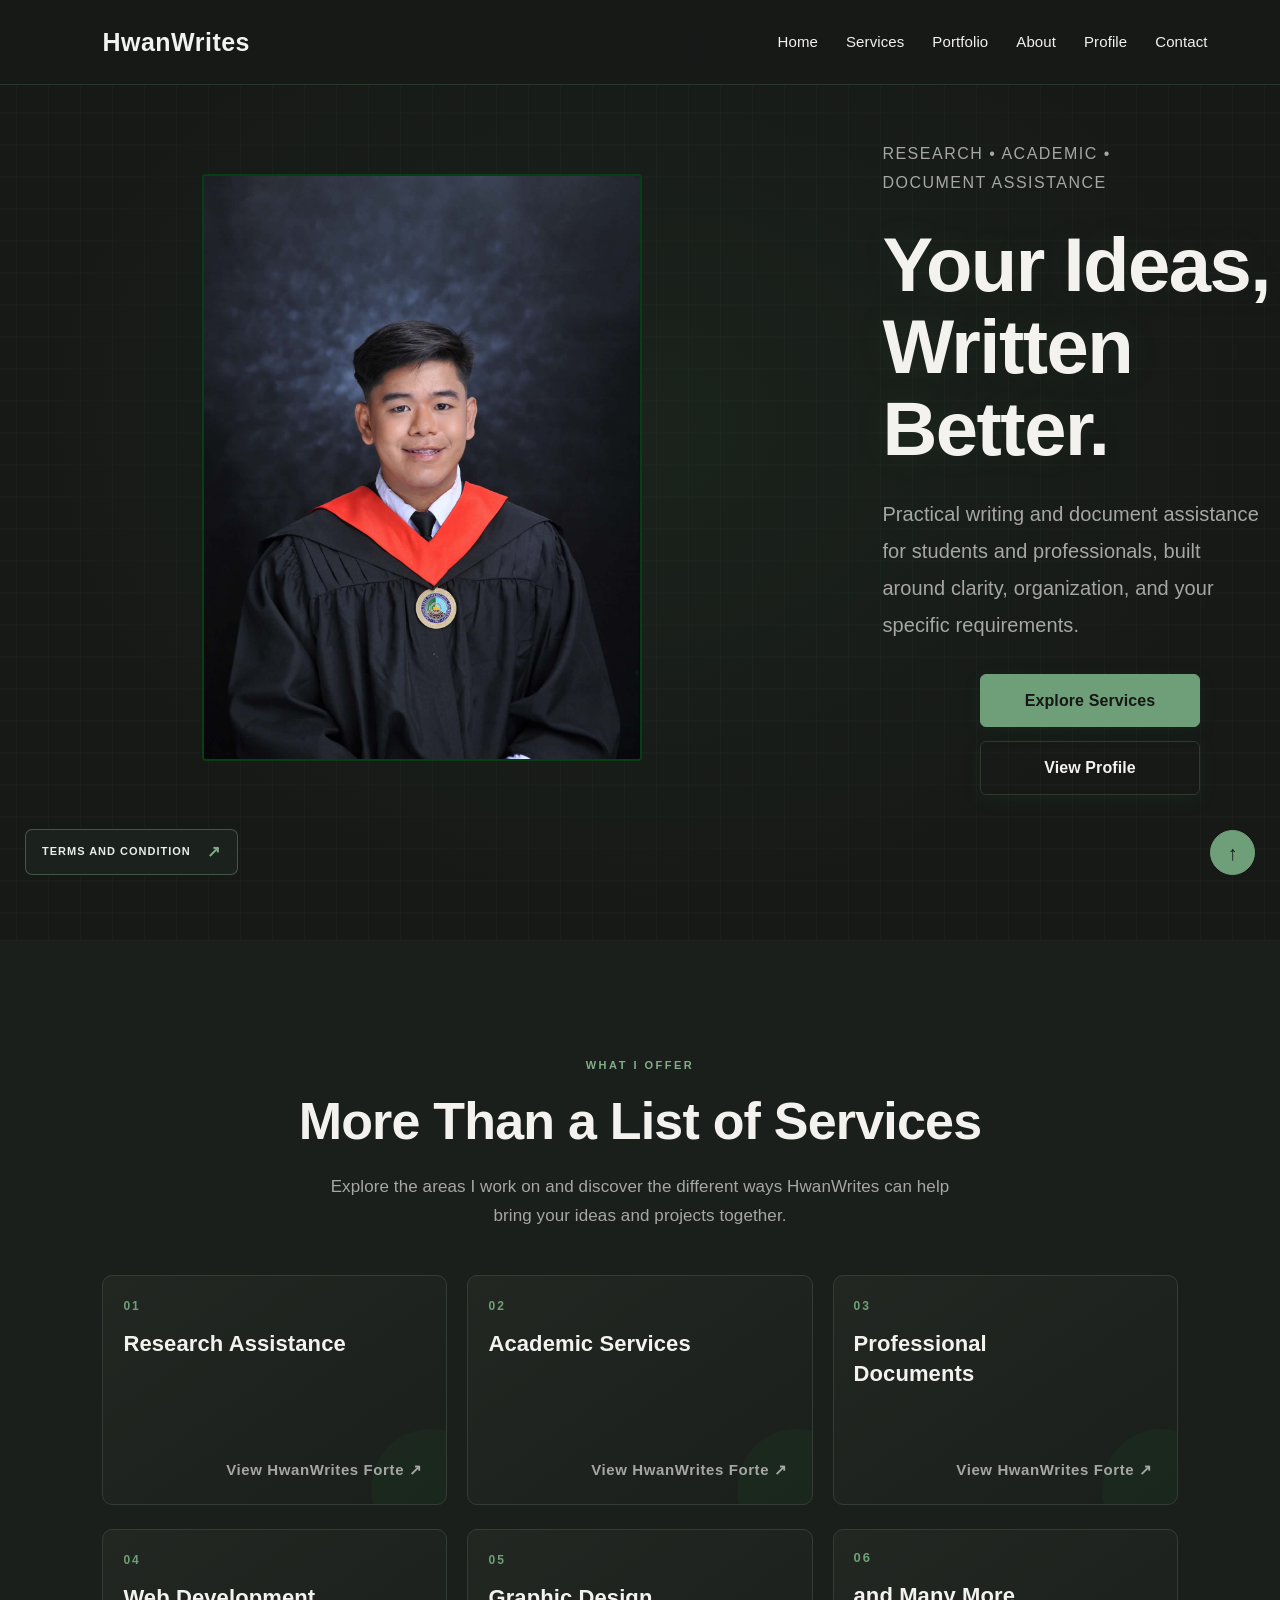
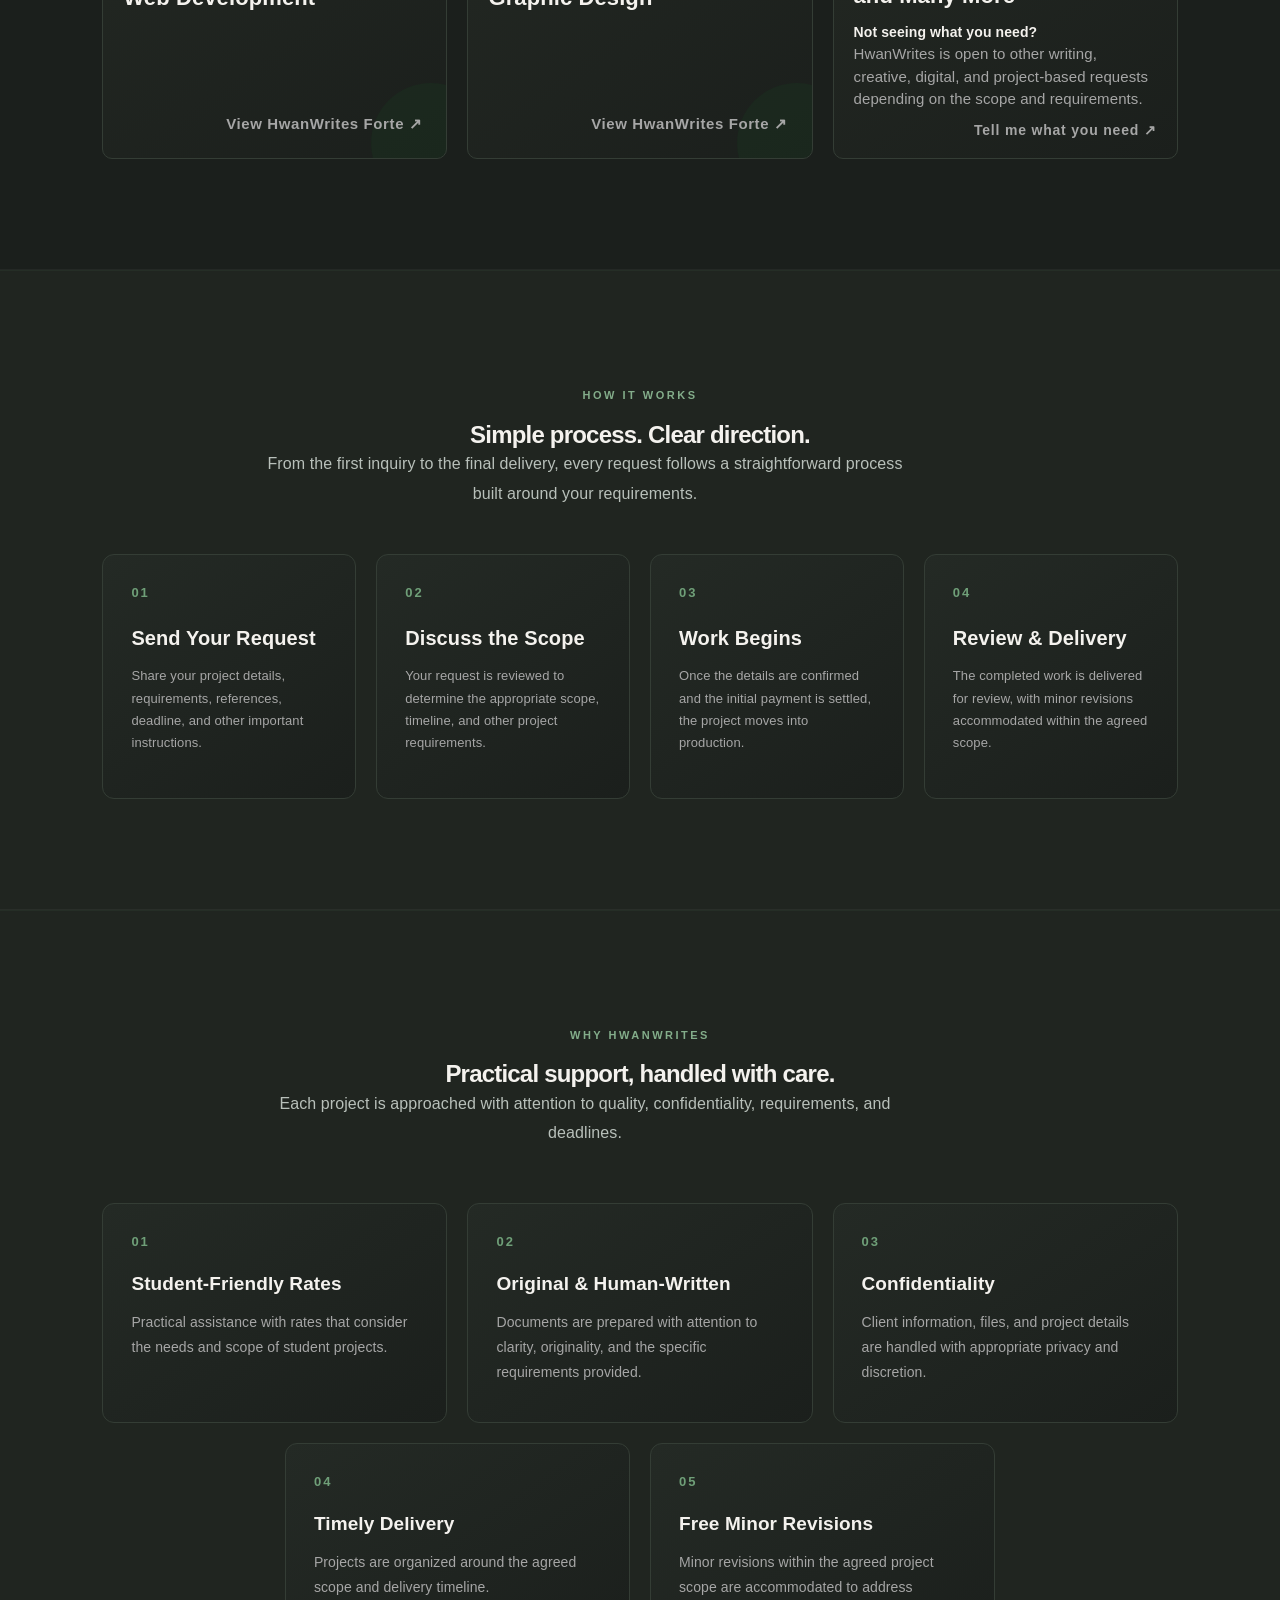
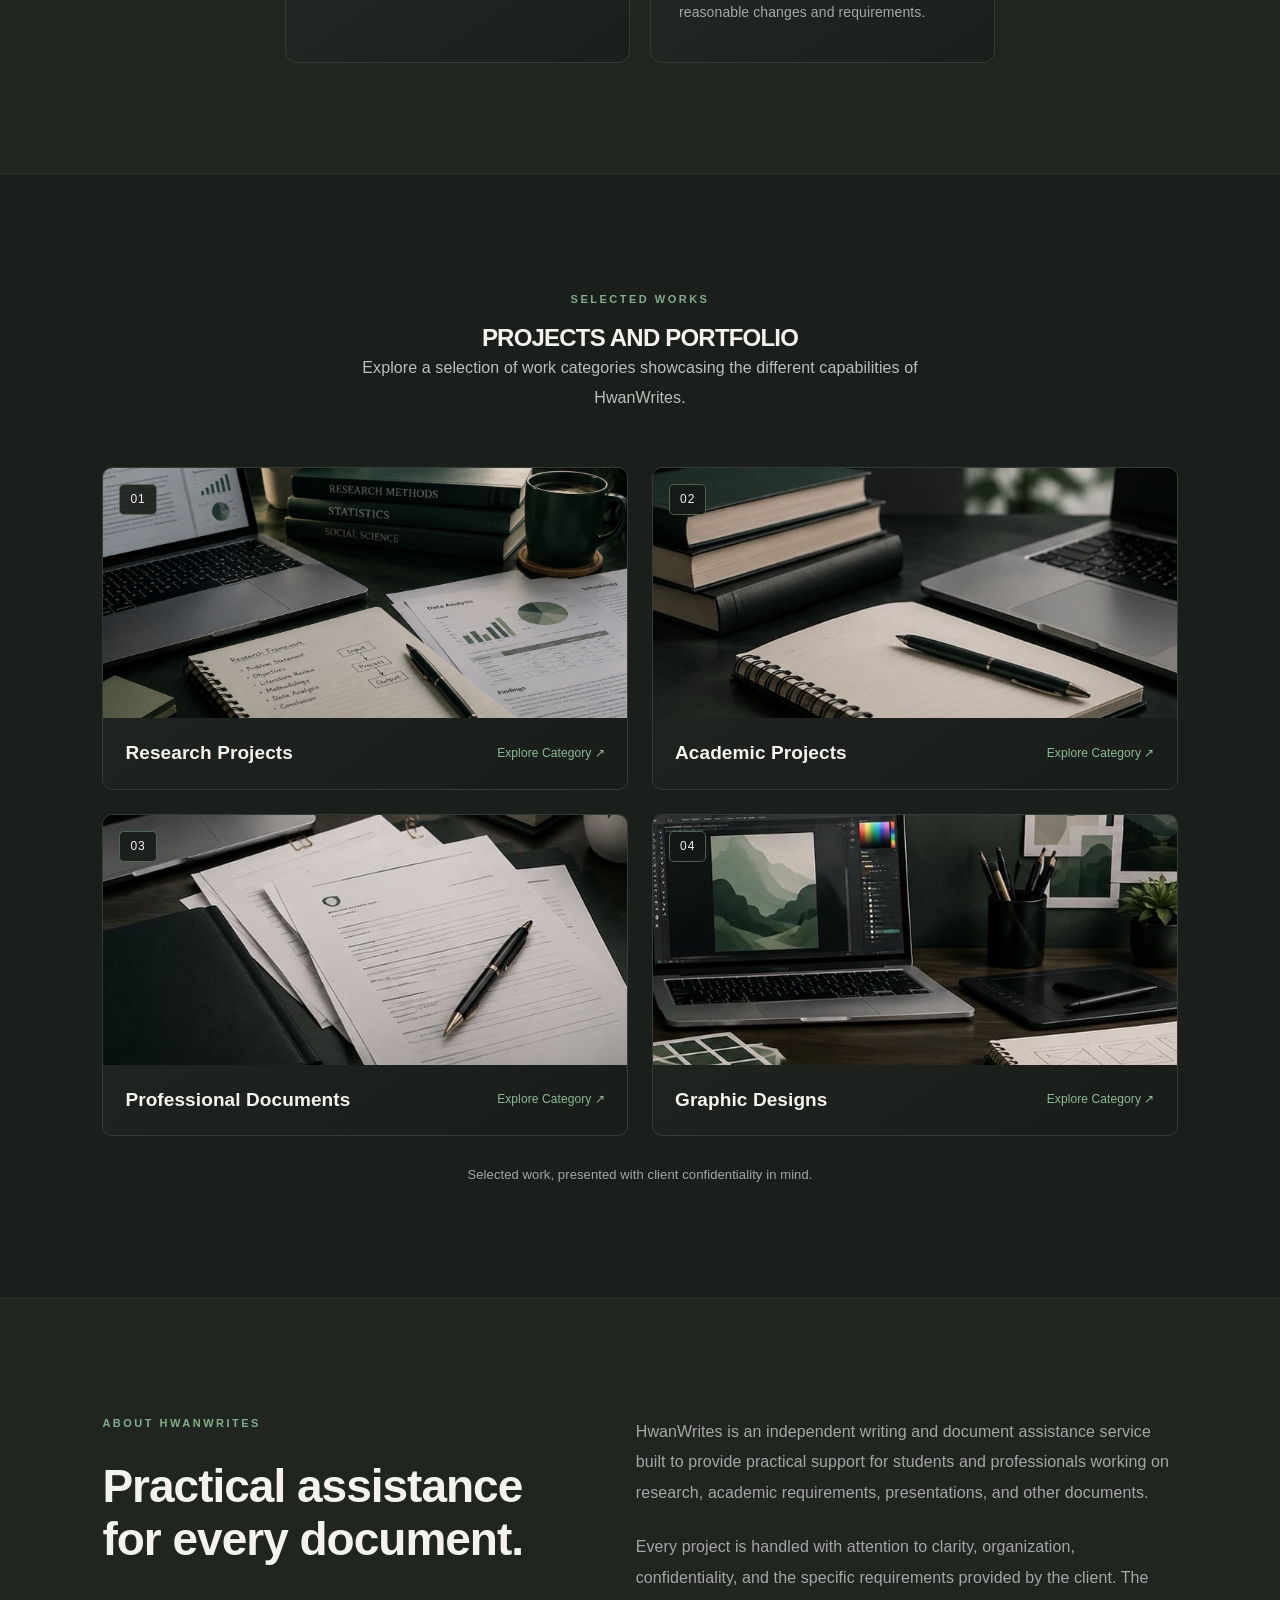
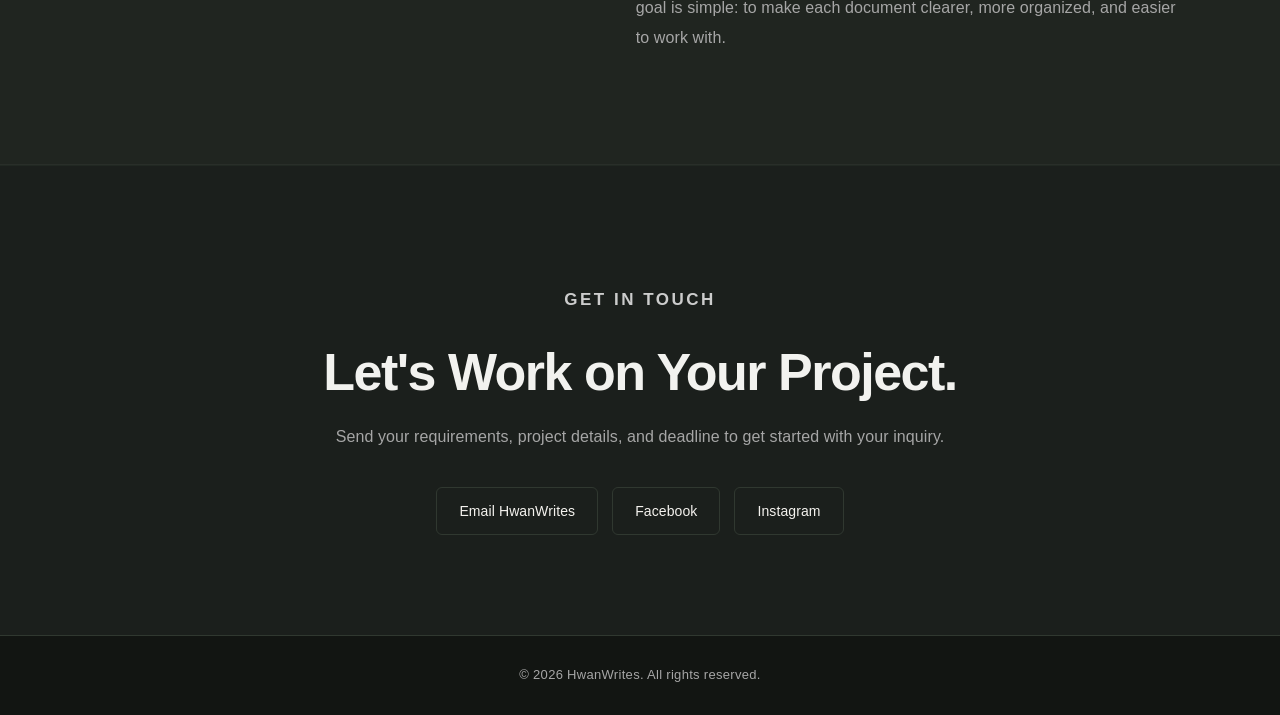
==== index.html @ dd879e56 "Update project showcase images and styling" ====
<!DOCTYPE html>
<html lang="en">

<head>
    <meta charset="UTF-8">
<meta name="viewport" content="width=device-width, initial-scale=1.0">

<meta 
    <meta 
    name="description" 
    content="HwanWrites provides research, academic, and document assistance for students and professionals."
>

<meta name="theme-color" content="#222222">

<title>HwanWrites | Research & Document Assistance</title>

    <link rel="stylesheet" href="style.css">
    <link rel="icon" type="image/png" href="images/favicon.png">
</head>

<body>

    <!-- Navigation -->
<header>
    <nav>

        <a href="index.html" class="logo">
            HwanWrites
        </a>

        <button
            class="menu-toggle"
            id="menu-toggle"
            aria-label="Open navigation menu"
        >
            ☰
        </button>

        <div class="nav-links">
            <a href="#home">Home</a>
            <a href="#services">Services</a>
            <a href="#portfolio">Portfolio</a>
            <a href="#about">About</a>
            <a href="profile.html">Profile</a>
            <a href="#contact">Contact</a>
        </div>

    </nav>
</header>


    
<!-- Hero Section -->
<main>

    <section id="home" class="hero">

        <div class="hero-image">
            <img src="images/GradPicture.jpg" alt="HwanWrites founder graduation portrait">
        </div>

        <div class="hero-content">

            <p class="small-heading">
                RESEARCH • ACADEMIC • DOCUMENT ASSISTANCE
            </p>

            <h1>
                Your Ideas,<br>
                Written Better.
            </h1>

            <p class="hero-description">
                Practical writing and document assistance for students
                and professionals, built around clarity, organization,
                and your specific requirements.
            </p>

            <div class="hero-buttons">

                <a href="#services" class="button">
                    Explore Services
                </a>

                <a href="profile.html" class="button button-secondary">
                    View Profile
                </a>

            </div>

        </div>

    </section>
</main>


    <section id="services" class="services">

    <div class="section-heading">

        <p class="section-label">
            WHAT I OFFER
        </p>

        <h2>
            More Than a List of Services
        </h2>

        <p>
            Explore the areas I work on and discover the different ways
            HwanWrites can help bring your ideas and projects together.
        </p>

    </div>

    <div class="service-container">

        <div class="service-card service-card-interactive" data-service="research">

            <span class="service-number">
                01
            </span>

            <h3>
                Research Assistance
            </h3>

            <p class="service-card-prompt">
                View HwanWrites Forte ↗
            </p>

        </div>

        <div class="service-card service-card-interactive" data-service="academic">

            <span class="service-number">
                02
            </span>

            <h3>
                Academic Services
            </h3>

            <p class="service-card-prompt">
                View HwanWrites Forte ↗
            </p>

        </div>

        <div class="service-card service-card-interactive" data-service="documents">

            <span class="service-number">
                03
            </span>

            <h3>
                Professional Documents
            </h3>

            <p class="service-card-prompt">
                View HwanWrites Forte ↗
            </p>

        </div>

        <div class="service-card service-card-interactive" data-service="web">

            <span class="service-number">
                04
            </span>

            <h3>
                Web Development
            </h3>

            <p class="service-card-prompt">
                View HwanWrites Forte ↗
            </p>

        </div>

        <div class="service-card service-card-interactive" data-service="design">

            <span class="service-number">
                05
            </span>

            <h3>
                Graphic Design
            </h3>

            <p class="service-card-prompt">
                View HwanWrites Forte ↗
            </p>

        </div>

        <div class="service-card service-card-more">

            <span class="service-number">
                06
            </span>

            <h3>
            and Many More
            </h3>

            <p class="service-more-text">
            <strong>Not seeing what you need?</strong><br>
            HwanWrites is open to other writing, creative, digital,
            and project-based requests depending on the scope and requirements.
            </p>

            <a href="#contact" class="service-card-prompt">
                Tell me what you need ↗
            </a>

        </div>

    <div id="service-details" class="service-details">

        <div class="service-details-content">

            <button
                class="service-details-close"
                id="service-details-close"
                aria-label="Close service details"
            >
                ×
            </button>

            <span
                class="service-details-number"
                id="service-details-number"
            >
                01
            </span>

            <h3 id="service-details-title">
                Research Assistance
            </h3>

            <div id="service-details-list">
            </div>

        </div>

    </div>

</section>

<section class="how-it-works">

    <div class="section-heading">

        <p class="section-label">
            HOW IT WORKS
        </p>

        <h2>
            Simple process. Clear direction.
        </h2>

        <p>
            From the first inquiry to the final delivery, every request
            follows a straightforward process built around your requirements.
        </p>

    </div>

    <div class="process-container">

        <div class="process-card">

            <span class="process-number">
                01
            </span>

            <h3>
                Send Your Request
            </h3>

            <p>
                Share your project details, requirements, references,
                deadline, and other important instructions.
            </p>

        </div>

        <div class="process-card">

            <span class="process-number">
                02
            </span>

            <h3>
                Discuss the Scope
            </h3>

            <p>
                Your request is reviewed to determine the appropriate
                scope, timeline, and other project requirements.
            </p>

        </div>

        <div class="process-card">

            <span class="process-number">
                03
            </span>

            <h3>
                Work Begins
            </h3>

            <p>
                Once the details are confirmed and the initial payment
                is settled, the project moves into production.
            </p>

        </div>

        <div class="process-card">

            <span class="process-number">
                04
            </span>

            <h3>
                Review & Delivery
            </h3>

            <p>
                The completed work is delivered for review, with minor
                revisions accommodated within the agreed scope.
            </p>

        </div>

    </div>

</section>

<section class="why-hwanwrites">

    <div class="section-heading">

        <p class="section-label">
            WHY HWANWRITES
        </p>

        <h2>
            Practical support, handled with care.
        </h2>

        <p>
            Each project is approached with attention to quality,
            confidentiality, requirements, and deadlines.
        </p>

    </div>


    <div class="feature-container">

        <div class="feature-card">

            <span>01</span>

            <h3>
                Student-Friendly Rates
            </h3>

            <p>
                Practical assistance with rates that consider
                the needs and scope of student projects.
            </p>

        </div>


        <div class="feature-card">

            <span>02</span>

            <h3>
                Original & Human-Written
            </h3>

            <p>
                Documents are prepared with attention to clarity,
                originality, and the specific requirements provided.
            </p>

        </div>


        <div class="feature-card">

            <span>03</span>

            <h3>
                Confidentiality
            </h3>

            <p>
                Client information, files, and project details
                are handled with appropriate privacy and discretion.
            </p>

        </div>


        <div class="feature-card">

            <span>04</span>

            <h3>
                Timely Delivery
            </h3>

            <p>
                Projects are organized around the agreed scope
                and delivery timeline.
            </p>

        </div>


        <div class="feature-card">

            <span>05</span>

            <h3>
                Free Minor Revisions
            </h3>

            <p>
                Minor revisions within the agreed project scope
                are accommodated to address reasonable changes
                and requirements.
            </p>

        </div>

    </div>

</section>

        
<!-- Project Showcase -->
<section id="portfolio" class="portfolio project-showcase">

    <div class="section-heading">
        <p class="section-label">SELECTED WORKS</p>
        <h2>PROJECTS AND PORTFOLIO</h2>
        <p>
            Explore a selection of work categories showcasing
            the different capabilities of HwanWrites.
        </p>
    </div>

    <div class="project-category-grid">

        <!-- 01: Research Projects -->
        <a href="portfolio.html?category=research"
           class="project-category-card">
            <div class="project-category-image">
                <img src="images/ResearchProjects.png"
                     alt="Research Projects preview">
                <span class="project-category-number">01</span>
            </div>
            <div class="project-category-info">
                <h3>Research Projects</h3>
                <span>Explore Category ↗</span>
            </div>
        </a>

        <!-- 02: Academic Projects -->
        <a href="portfolio.html?category=academic"
           class="project-category-card">
            <div class="project-category-image">
                <img src="images/AcademicProjects.jpg"
                     alt="Academic Projects preview">
                <span class="project-category-number">02</span>
            </div>
            <div class="project-category-info">
                <h3>Academic Projects</h3>
                <span>Explore Category ↗</span>
            </div>
        </a>

        <!-- 03: Professional Documents -->
        <a href="portfolio.html?category=professional"
           class="project-category-card">
            <div class="project-category-image">
                <img src="images/ProfessionalDocuments.jpg"
                     alt="Professional Documents preview">
                <span class="project-category-number">03</span>
            </div>
            <div class="project-category-info">
                <h3>Professional Documents</h3>
                <span>Explore Category ↗</span>
            </div>
        </a>

        <!-- 04: Graphic Designs -->
        <a href="portfolio.html?category=design"
           class="project-category-card">
            <div class="project-category-image">
                <img src="images/GraphicDesigns.jpg"
                     alt="Graphic Designs preview">
                <span class="project-category-number">04</span>
            </div>
            <div class="project-category-info">
                <h3>Graphic Designs</h3>
                <span>Explore Category ↗</span>
            </div>
        </a>

    </div>

    <div class="project-showcase-footer">
        <p>Selected work, presented with client confidentiality in mind.</p>
    </div>

</section>

        <!-- About Section -->
      <section id="about" class="about">

    <div class="about-content">

        <div class="about-heading">

            <p class="section-label">
                ABOUT HWANWRITES
            </p>

            <h2>
                Practical assistance for every document.
            </h2>

        </div>


        <div class="about-text">

            <p>
                HwanWrites is an independent writing and document assistance
                service built to provide practical support for students and
                professionals working on research, academic requirements,
                presentations, and other documents.
            </p>

            <p>
                Every project is handled with attention to clarity,
                organization, confidentiality, and the specific requirements
                provided by the client. The goal is simple: to make each
                document clearer, more organized, and easier to work with.
            </p>

        </div>

    </div>

</section>


        <!-- Contact Section -->
     <section id="contact" class="contact">

    <div class="contact-content">

        <p class="section-label">
            GET IN TOUCH
        </p>

        <h2>
            Let's Work on Your Project.
        </h2>

        <p>
            Send your requirements, project details, and deadline
            to get started with your inquiry.
        </p>


        <div class="contact-links">

            <a href="mailto:hwanwrites.uracadsupport@gmail.com">
                Email HwanWrites
            </a>

            <a
                href="https://www.facebook.com/profile.php?id=61591557281343"
                target="_blank"
                rel="noopener noreferrer"
            >
                Facebook
            </a>

            <a
                href="https://www.instagram.com/paybfortritu?stkn=MXhlZDk2azZjb3M3Yw=="
                target="_blank"
                rel="noopener noreferrer"
            >
                Instagram
            </a>

        </div>

    </div>

</section>

    </main>
    
    <a href="#home" class="back-to-top">
        ↑
    </a>

<!-- FLOATING TERMS AND CONDITIONS -->
<div class="terms-dock" id="terms-dock">

    <button
        type="button"
        class="terms-toggle"
        id="terms-toggle"
        aria-expanded="false"
        aria-controls="terms-panel"
    >
        <span>TERMS AND CONDITION</span>
        <span class="terms-toggle-icon">↗</span>
    </button>

    <div
        class="terms-panel"
        id="terms-panel"
        aria-label="General Terms and Condition"
        aria-hidden="true"
    >
        <div class="terms-panel-header">
            <h2>GENERAL TERMS AND CONDITION</h2>
            <button
                type="button"
                class="terms-close"
                id="terms-close"
                aria-label="Close terms and conditions"
            >×</button>
        </div>

        <div class="terms-content">

            <div class="terms-item">
                <h3>60% PAYMENT REQUIRED.</h3>
                <p>Work will commence only upon receipt of the 60% down payment.</p>
            </div>

            <div class="terms-item">
                <h3>NO CANCELLATION &amp; NO REFUND.</h3>
                <p>Once the project has commenced, cancellations and refunds are not allowed.</p>
            </div>

            <div class="terms-item">
                <h3>CONFIDENTIALITY.</h3>
                <p>All client information, files, and documents are handled with strict confidentiality.</p>
            </div>

            <div class="terms-item">
                <h3>REVISIONS POLICY.</h3>
                <p>Free revisions vary by service and apply only within the agreed scope. Additional changes may incur corresponding charges.</p>
            </div>

            <div class="terms-item">
                <h3>TURNAROUND TIME.</h3>
                <p>Delivery time depends on the service requested, scope of work, complexity, and deadline.</p>
            </div>

            <div class="terms-item">
                <h3>CLIENT RESPONSIBILITY.</h3>
                <p>Clients are responsible for providing complete and accurate instructions before the project begins.</p>
            </div>

            <div class="terms-item">
                <h3>ACADEMIC INTEGRITY.</h3>
                <p>HwanWrites provides writing assistance only. Clients are responsible for the proper and ethical use of all outputs.</p>
            </div>

            <p class="terms-additional">
                Additional requests beyond the agreed scope may require additional fees.
            </p>

            <p class="terms-agreement">
                By availing of our services, you agree to these Terms &amp; Conditions.
            </p>

        </div>
    </div>
</div>

    <!-- Footer -->
       <footer>

        <p>
            © 2026 HwanWrites. All rights reserved.
        </p>

    </footer>

<div id="image-viewer" class="image-viewer">

    <button 
    class="close-viewer" 
    onclick="closeImage()"
    aria-label="Close image viewer"
>
    ×
</button>

    <img id="viewer-image" src="" alt="Expanded portfolio image">

</div>

<script src="script.js"></script>
</body>
</html>
---- style.css ----
:root {
    --primary-color: #171717;
    --secondary-color: #a6a6a6;
    --white: #f4f2ee;
    --light-background: #202020;
    --border-color: #353535;
    --accent-color: #157a28;
}

/* =========================
   GENERAL SETTINGS
========================= */

* {
    margin: 0;
    padding: 0;
    box-sizing: border-box;
}

html {
    scroll-behavior: smooth;
}

body {
    font-family: Arial, sans-serif;
    color: var(--primary-color);
    background-color: var(--white);
    line-height: 1.6;
    width: 100%;
    min-width: 0;
}

h1,
h2,
h3 {
    line-height: 1.2;
}

/* =========================
   NAVIGATION
========================= */

header {
    width: 100%;
    padding: 22px 8%;
    background-color: #ffffff;
    border-bottom: 1px solid var(--border-color);
    position: sticky;
    top: 0;
    z-index: 1000;
}

nav {
    display: flex;
    justify-content: space-between;
    align-items: center;
    position: relative;
}

.logo {
    font-size: 25px;
    font-weight: 700;
    letter-spacing: -0.5px;
}

.logo {
    font-size: 25px;
    font-weight: 700;
    letter-spacing: -0.5px;
    transition: opacity 0.3s ease;
}

.logo:hover {
    opacity: 0.65;
}

.menu-toggle {
    display: none;
}

.nav-links {
    display: flex;
    list-style: none;
    gap: 30px;
}

.nav-links a {
    text-decoration: none;
    color: var(--primary-color);
    font-size: 15px;
    font-weight: 500;
    position: relative;
    transition: color 0.3s ease;
}

.nav-links a:hover {
    color: var(--secondary-color);
}

.nav-links a::after {
    content: "";
    position: absolute;
    left: 0;
    bottom: -6px;
    width: 0;
    height: 1px;
    background-color: var(--primary-color);
    transition: width 0.3s ease;
}

.nav-links a:hover::after {
    width: 100%;
}

/* =========================
   HERO SECTION
========================= */

.hero {
    min-height: calc(100vh - 92px);
    display: flex;
    justify-content: flex-start;
    align-items: center;
    gap: 200px;
    text-align: left;
    padding: 100px 8% 100px 8%;
}

.hero-image {
    flex: 0 0 42%;
    max-width: 440px;
    transform: translate(100px, -45px);
}

.hero-image img {
    display: block;
    width: 100%;
    aspect-ratio: 3 / 4;
    height: auto;
    object-fit: cover;
    object-position: center 60%;
    border: 2px solid #053f14;
    border-radius: 4px;
}

.hero-content {
    flex: 1;
    max-width: 650px;
    padding-left: 20px;
    display: flex;
    flex-direction: column;
    align-items: flex-start;
    position: relative;
    top: -45px;
    left: 120px;
}

.small-heading {
    font-size: 16px;
    letter-spacing: 1.5px;
    line-height: 1.8;
    margin: 0;
    max-width: 480px;
}

.hero-content h1 {
    font-size: 76px !important;
    line-height: 1.08;
    margin: 26px 0;
    max-width: 600px;
}

.hero-description {
    font-size: 20px;
    line-height: 1.9;
    max-width: 500px;
    margin: 0;
}

.hero-buttons {
    display: flex;
    flex-wrap: wrap;
    justify-content: flex-start;
    align-items: center;
    gap: 18px;
    margin-top: 34px;
}

.hero-buttons .button {
    font-size: 16px;
    padding: 16px 34px;
}

/* =========================
   SERVICES SECTION
========================= */

.services {
    padding: 120px 8%;
    background-color: var(--light-background);
    text-align: center;
}

.section-heading {
    max-width: 700px;
    margin: 0 auto 50px;
}

.section-label {
    font-size: 13px;
    letter-spacing: 2px;
    margin-bottom: 15px;
}

.services h2 {
    font-size: 52px;
    margin-bottom: 20px;
}

.services .section-heading > p:last-child {
    font-size: 17px;
    line-height: 1.7;
    color: var(--secondary-color);
}


/* Service Cards */

.service-container {
    display: flex;
    justify-content: center;
    gap: 25px;
    max-width: 1100px;
    margin: 0 auto;
}

.service-card {
    background-color: var(--white);
    padding: 45px 35px;
    flex: 1;
    text-align: left;
    border: 1px solid var(--border-color);
    border-radius: 8px;
    transition: transform 0.3s ease, box-shadow 0.3s ease, border-color 0.3s ease;
}

.service-card h3 {
    font-size: 22px;
    margin-bottom: 15px;
    color: var(--primary-color);
}

.service-card p {
    font-size: 15px;
    line-height: 1.8;
    color: var(--secondary-color);
}

.service-card:hover {
    transform: translateY(-6px);
    border-color: var(--accent-color);
    box-shadow: 0 18px 40px rgba(0, 0, 0, 0.25);
}

/* =========================
   PORTFOLIO SECTION
========================= */

.portfolio {
    padding: 110px 8%;
    background-color: var(--light-background);
}

.portfolio .section-heading {
    text-align: center;
}

.portfolio-container {
    display: flex;
    gap: 25px;
    max-width: 1100px;
    margin: 0 auto;
}

.portfolio-card {
    flex: 1;
    transition: transform 0.3s ease;
}

.portfolio-card:hover {
    transform: translateY(-5px);
}

.portfolio-image {
    width: 100%;
    height: 260px;
    object-fit: cover;
    display: block;
    margin-bottom: 20px;
    border: 1px solid var(--border-color);
    transition: transform 0.3s ease;
    cursor: pointer;
}

.portfolio-card {
    overflow: hidden;
}

.portfolio-card:hover .portfolio-image {
    transform: scale(1.03);
}

.portfolio-card h3 {
    font-size: 21px;
    margin-bottom: 10px;
}

.portfolio-card p {
    font-size: 15px;
    line-height: 1.7;
    color: var(--secondary-color);
}

/* =========================
   ABOUT SECTION
========================= */

.about {
    padding: 120px 8%;
    background-color: var(--light-background);
}

.about-content {
    max-width: 1100px;
    margin: 0 auto;
    display: flex;
    gap: 80px;
    align-items: center;
}

.about-heading {
    flex: 1;
}

.about-heading h2 {
    font-size: 48px;
    line-height: 1.15;
    letter-spacing: -1px;
}

.about-text {
    flex: 1;
}

.about-text p {
    font-size: 17px;
    line-height: 1.8;
    margin-bottom: 20px;
    color: var(--secondary-color);
}

/* =========================
   CONTACT SECTION
========================= */

.contact {
    padding: 110px 8%;
    background-color: var(--primary-color);
    color: var(--white);
    text-align: center;
}

.contact-content {
    max-width: 720px;
    margin: 0 auto;
}

.contact .section-label {
    color: #cccccc;
}

.contact h2 {
    font-size: 52px;
    margin-bottom: 20px;
}

.contact p {
    font-size: 17px;
    line-height: 1.7;
    color: #dddddd;
}

.contact-links {
    margin-top: 35px;
    display: flex;
    justify-content: center;
    gap: 15px;
    flex-wrap: wrap;
}

.contact-links a {
    display: inline-block;
    padding: 13px 24px;
    border: 1px solid #ffffff;
    color: #ffffff;
    text-decoration: none;
    font-size: 14px;
    font-weight: 500;
    transition: all 0.3s ease;
}

.contact-links a:hover {
    background-color: #ffffff;
    color: #222;
}

/* =========================
   FOOTER
========================= */

footer {
    padding: 32px 8%;
    background-color: #111111;
    color: #aaaaaa;
    text-align: center;
}

footer p {
    font-size: 13px;
}


/* =========================
   RESPONSIVE DESIGN
========================= */

@media (max-width: 768px) {

    body {
        overflow-x: hidden;
    }

    header {
        padding: 20px 6%;
    }

    .menu-toggle {
        display: block;
        background: none;
        border: none;
        font-size: 28px;
        cursor: pointer;
    }

    .nav-links {
        display: none;
    }

    .nav-links.active {
        display: flex;
        flex-direction: column;
        gap: 20px;
        position: absolute;
        top: 70px;
        right: 6%;
        background-color: #ffffff;
        padding: 20px;
        width: 200px;
        box-shadow: 0 10px 30px rgba(0, 0, 0, 0.08);
    }

    .nav-links li {
        width: 100%;
    }

    .nav-links a {
        display: block;
        padding: 8px 0;
        font-size: 13px;
    }

    /* Hero */
    .hero {
        min-height: 70vh;
        padding: 60px 6%;
    }

    .hero h1 {
        font-size: 44px;
        letter-spacing: -1px;
    }

    .small-heading {
        font-size: 11px;
        letter-spacing: 1.5px;
    }

    .hero-description {
        font-size: 16px;
        line-height: 1.6;
    }

    .hero-buttons {
        flex-direction: column;
        align-items: center;
    }

    .hero .button {
        width: 220px;
        text-align: center;
    }

    /* Services */
    .services-container,
    .service-container {
        flex-direction: column;
    }

    .service-card {
        width: 100%;
    }

    /* Features */
    .feature-container {
        grid-template-columns: 1fr;
    }

    .why-hwanwrites {
        padding: 90px 6%;
    }

    .feature-card {
        text-align: left;
    }

    /* About */
    .about-content {
        flex-direction: column;
        gap: 40px;
    }

    .about-heading h2 {
        font-size: 40px;
    }

    /* Contact */
    .contact {
        padding: 90px 6%;
    }

    .contact h2 {
        font-size: 40px;
    }

    /* Profile */
    .profile-hero-content {
        flex-direction: column;
        gap: 50px;
        text-align: center;
    }

    .profile-intro h1 {
        font-size: 48px;
    }

    .profile-photo img {
        margin: 0 auto;
    }

    /* Portfolio */
    .portfolio-container {
        flex-direction: column;
    }

    .portfolio-card {
        width: 100%;
    }

    .portfolio-image {
        width: 100%;
        height: 260px;
        object-fit: cover;
        display: block;
        margin-bottom: 20px;
        border: 1px solid var(--border-color);
        transition: transform 0.3s ease;
        cursor: pointer;
    }

    /* Certificates */
    .certificate-container {
        grid-template-columns: 1fr;
    }

    /* Back to top */
    .back-to-top {
        width: 40px;
        height: 40px;
        right: 18px;
        bottom: 18px;
        font-size: 18px;
    }

    /* Image viewer */
    .image-viewer {
        padding: 20px;
    }

    .image-viewer img {
        max-width: 95%;
        max-height: 80vh;
    }

    .close-viewer {
        top: 18px;
        right: 20px;
        font-size: 34px;
    }
}

/* =========================
   WHY HWANWRITES SECTION
========================= */

.why-hwanwrites {
    padding: 120px 8%;
    background-color: var(--white);
    text-align: center;
}

.feature-container {
    max-width: 1100px;
    margin: 0 auto;
    display: grid;
    grid-template-columns: repeat(3, 1fr);
    gap: 20px;
}

.feature-card {
    padding: 35px 25px;
    border: 1px solid var(--border-color);
    text-align: left;
    transition: 0.3s ease;
}

.feature-card:hover {
    transform: translateY(-6px);
    box-shadow: 0 10px 25px rgba(0, 0, 0, 0.06);
}

.feature-card h3 {
    font-size: 19px;
    margin-bottom: 12px;
}

.feature-card p {
    font-size: 14px;
    line-height: 1.7;
    color: var(--secondary-color);
}

/* =========================
   IMAGE VIEWER
========================= */

.image-viewer {
    display: none;
    position: fixed;
    z-index: 9999;
    top: 0;
    left: 0;
    width: 100%;
    height: 100%;
    background-color: rgba(0, 0, 0, 0.85);
    justify-content: center;
    align-items: center;
    padding: 30px;
}

.image-viewer.active {
    display: flex;
}

.image-viewer img {
    max-width: 90%;
    max-height: 85vh;
    object-fit: contain;
}

.close-viewer {
    position: absolute;
    top: 25px;
    right: 35px;
    background: none;
    border: none;
    color: white;
    font-size: 40px;
    cursor: pointer;
    line-height: 1;
}

.close-viewer:hover {
    opacity: 0.7;
}

/* =========================
   BACK TO TOP
========================= */

.back-to-top {
    position: fixed;
    right: 25px;
    bottom: 25px;
    width: 45px;
    height: 45px;
    display: flex;
    justify-content: center;
    align-items: center;
    background-color: var(--primary-color);
    color: var(--white);
    text-decoration: none;
    font-size: 20px;
    border-radius: 50%;
    z-index: 900;
    transition: all 0.3s ease;
}

.back-to-top:hover {
    background-color: var(--secondary-color);
    transform: translateY(-4px);
}
/* HOW IT WORKS */
.how-it-works {
    padding: 120px 8%;
    background-color: var(--light-background);
    text-align: center;
}

.process-container {
    max-width: 1100px;
    margin: 0 auto;
    display: grid;
    grid-template-columns: repeat(4, 1fr);
    gap: 20px;
}

.process-card {
    padding: 35px 25px;
    background-color: var(--white);
    border: 1px solid var(--border-color);
    text-align: left;
    transition: transform 0.3s ease, box-shadow 0.3s ease;
}

.process-card:hover {
    transform: translateY(-6px);
    box-shadow: 0 10px 25px rgba(0, 0, 0, 0.06);
}

.process-card span {
    display: block;
    font-size: 13px;
    letter-spacing: 2px;
    color: var(--secondary-color);
    margin-bottom: 20px;
}

.process-card h3 {
    font-size: 19px;
    margin-bottom: 12px;
}

.process-card p {
    font-size: 14px;
    line-height: 1.7;
    color: var(--secondary-color);
}

/* ========================================
   PROFILE PAGE
======================================== */

/* PROFILE HERO */
.profile-hero {
    padding: 120px 8%;
    background-color: var(--white);
}

.profile-hero-content {
    max-width: 1100px;
    margin: 0 auto;
    display: flex;
    align-items: center;
    gap: 80px;
}

.profile-intro {
    flex: 1.2;
}

.profile-intro h1 {
    font-size: 64px;
    line-height: 1.05;
    letter-spacing: -2px;
    margin-bottom: 20px;
}

.profile-intro h2 {
    font-size: 20px;
    font-weight: 500;
    color: var(--secondary-color);
    margin-bottom: 25px;
}

.profile-intro p:not(.section-label) {
    font-size: 16px;
    line-height: 1.8;
    color: var(--secondary-color);
    margin-bottom: 18px;
}

.profile-photo {
    flex: 0.8;
}

.profile-photo img {
    width: 100%;
    max-width: 420px;
    aspect-ratio: 4 / 5;
    object-fit: cover;
    object-position: center;
    display: block;
    margin-left: auto;
    border: 1px solid var(--border-color);
    box-shadow: 0 20px 50px rgba(0, 0, 0, 0.25);
}

/* MY JOURNEY */
.profile-journey {
    padding: 120px 8%;
    background-color: var(--light-background);
}

.timeline {
    max-width: 900px;
    margin: 0 auto;
}

.timeline-item {
    display: grid;
    grid-template-columns: 100px 1fr;
    gap: 40px;
    padding: 35px 0;
    border-bottom: 1px solid var(--border-color);
}

.timeline-item:first-child {
    border-top: 1px solid var(--border-color);
}

.timeline-year {
    font-size: 14px;
    font-weight: 600;
    letter-spacing: 1px;
    color: var(--secondary-color);
}

.timeline-content h3 {
    font-size: 22px;
    margin-bottom: 12px;
}

.timeline-content p {
    font-size: 15px;
    line-height: 1.8;
    color: var(--secondary-color);
}


/* BEYOND THE WORK */
.profile-story {
    padding: 120px 8%;
    background-color: var(--white);
}

.profile-story-content {
    max-width: 1100px;
    margin: 0 auto;
    display: flex;
    gap: 80px;
}

.profile-story-heading {
    flex: 1;
}

.profile-story-heading h2 {
    font-size: 48px;
    line-height: 1.15;
    letter-spacing: -1px;
}

.profile-story-text {
    flex: 1;
}

.profile-story-text p {
    font-size: 17px;
    line-height: 1.8;
    color: var(--secondary-color);
    margin-bottom: 22px;
}


/* MILESTONES */
.profile-milestones {
    padding: 120px 8%;
    background-color: var(--light-background);
    text-align: center;
}

.milestone-container {
    max-width: 1100px;
    margin: 0 auto;
    display: grid;
    grid-template-columns: repeat(2, 1fr);
    gap: 20px;
}

.milestone-card {
    padding: 40px 35px;
    background-color: var(--white);
    border: 1px solid var(--border-color);
    text-align: left;
    transition: transform 0.3s ease, box-shadow 0.3s ease;
}

.milestone-card:hover {
    transform: translateY(-6px);
    box-shadow: 0 10px 25px rgba(0, 0, 0, 0.06);
}

.milestone-card span {
    display: block;
    font-size: 13px;
    letter-spacing: 2px;
    color: var(--secondary-color);
    margin-bottom: 20px;
}

.milestone-card h3 {
    font-size: 21px;
    margin-bottom: 12px;
}

.milestone-card p {
    font-size: 15px;
    line-height: 1.8;
    color: var(--secondary-color);
}


/* TOOLS */
.profile-tools {
    padding: 120px 8%;
    background-color: var(--white);
    text-align: center;
}

.tools-container {
    max-width: 1100px;
    margin: 0 auto;
    display: grid;
    grid-template-columns: repeat(2, 1fr);
    gap: 20px;
}

.tools-group {
    padding: 35px 30px;
    border: 1px solid var(--border-color);
    text-align: left;
}

.tools-group h3 {
    font-size: 19px;
    margin-bottom: 12px;
}

.tools-group p {
    font-size: 15px;
    line-height: 1.8;
    color: var(--secondary-color);
}


/* CERTIFICATES */
.profile-certificates {
    padding: 120px 8%;
    background-color: var(--light-background);
    text-align: center;
}

.certificate-container {
    max-width: 1100px;
    margin: 0 auto;
    display: grid;
    grid-template-columns: repeat(3, 1fr);
    gap: 25px;
}

.certificate-card {
    background-color: var(--white);
    border: 1px solid var(--border-color);
    padding: 20px;
    text-align: left;
}

.certificate-placeholder {
    width: 100%;
    aspect-ratio: 4 / 3;
    background-color: #eeeeee;
    display: flex;
    justify-content: center;
    align-items: center;
    color: var(--secondary-color);
    font-size: 14px;
    margin-bottom: 20px;
}

.certificate-card img {
    width: 100%;
    aspect-ratio: 4 / 3;
    object-fit: cover;
    display: block;
    margin-bottom: 20px;
    border-bottom: 1px solid var(--border-color);
    cursor: pointer;
}

.certificate-card h3 {
    font-size: 18px;
    margin-bottom: 8px;
}

.certificate-card p {
    font-size: 14px;
    color: var(--secondary-color);
}

/* PHOTO GALLERY */
.profile-gallery {
    padding: 120px 8%;
    background-color: var(--white);
    text-align: center;
}

.profile-gallery-container {
    max-width: 1200px;
    margin: 0 auto;
    display: grid;
    grid-template-columns: repeat(5, minmax(0, 1fr));
    gap: 20px;
}

.profile-gallery-card {
    overflow: hidden;
    border-radius: 4px;
    aspect-ratio: 4 / 5;
}

.profile-gallery-card img {
    display: block;
    width: 100%;
    height: 100%;
    object-fit: cover;
    object-position: center 30%;
    transition: transform 0.4s ease;
    transform: scale(1.2);
}

.profile-gallery-card:hover img {
    transform: scale(1.05);
}

/* TABLET */
@media (max-width: 1024px) {
    .profile-gallery-container {
        grid-template-columns: repeat(3, minmax(0, 1fr));
        gap: 18px;
    }
}

/* MOBILE */
@media (max-width: 600px) {
    .profile-gallery {
        padding: 80px 6%;
    }

    .profile-gallery-container {
        grid-template-columns: repeat(2, minmax(0, 1fr));
        gap: 14px;
    }
}


/* PROFILE CONTACT */
.profile-contact {
    padding: 120px 8%;
    background-color: var(--primary-color);
    color: var(--white);
    text-align: center;
}

.profile-contact h2 {
    font-size: 52px;
    margin-bottom: 20px;
}

.profile-contact p {
    font-size: 17px;
    line-height: 1.7;
    color: #dddddd;
}


/* PROFILE RESPONSIVE */
@media (max-width: 768px) {

    .profile-hero {
        padding: 80px 6%;
    }

    .profile-hero-content {
        flex-direction: column-reverse;
        gap: 45px;
    }

    .profile-intro h1 {
        font-size: 46px;
    }

    .profile-intro h2 {
        font-size: 18px;
    }

    .profile-photo {
        width: 100%;
    }

    .profile-photo img {
        max-width: 100%;
        margin: 0 auto;
    }

    .profile-journey,
    .profile-story,
    .profile-milestones,
    .profile-tools,
    .profile-certificates,
    .profile-gallery {
        padding: 90px 6%;
    }

    .timeline-item {
        grid-template-columns: 1fr;
        gap: 10px;
    }

    .profile-story-content {
        flex-direction: column;
        gap: 40px;
    }

    .profile-story-heading h2 {
        font-size: 38px;
    }

    .milestone-container {
        grid-template-columns: 1fr;
    }

    .tools-container {
        grid-template-columns: 1fr;
    }

    .certificate-container {
        grid-template-columns: 1fr;
    }

    .profile-gallery-container {
        grid-template-columns: repeat(2, 1fr);
    }

    .profile-contact {
        padding: 90px 6%;
    }

    .profile-contact h2 {
        font-size: 40px;
    }
}

/* ========================================
   HWANWRITES VISUAL STYLE
======================================== */

body {
    background-color: var(--primary-color);
    color: var(--white);
}

section {
    background-color: var(--primary-color);
}

.hero,
.services,
.portfolio,
.about,
.contact,
.profile-hero,
.profile-story,
.profile-tools,
.profile-gallery {
    background-color: var(--primary-color);
}

.how-it-works,
.why-hwanwrites,
.profile-journey,
.profile-milestones,
.profile-certificates {
    background-color: var(--light-background);
}
/* DARK CARD STYLE */

.service-card,
.process-card,
.feature-card,
.portfolio-card,
.milestone-card,
.tools-group,
.certificate-card {
    background-color: #191919;
    border: 1px solid var(--border-color);
    color: var(--white);
}

.service-card p,
.process-card p,
.feature-card p,
.portfolio-card p,
.milestone-card p,
.tools-group p,
.certificate-card p {
    color: var(--secondary-color);
}
/* ACCENT COLOR */

a {
    color: var(--accent-color);
}

button {
    color: var(--white);
}

.hero-button,
.contact-button {
    background-color: var(--accent-color);
    color: #171717;
    border: 1px solid var(--accent-color);
}

.hero-button:hover,
.contact-button:hover {
    background-color: transparent;
    color: var(--accent-color);
}

.nav-links a:hover {
    color: var(--accent-color);
}

.section-label {
    color: var(--accent-color);
}
/* TYPOGRAPHY & SPACING */

body {
    letter-spacing: 0.1px;
}

h1,
h2,
h3 {
    color: var(--white);
}

.section-heading h2 {
    letter-spacing: -0.8px;
}

.section-heading p:not(.section-label) {
    color: var(--secondary-color);
}

.hero h1 {
    color: var(--white);
}

.hero p {
    color: var(--secondary-color);
}

.nav-links a {
    color: var(--white);
}

.logo {
    color: var(--white);
}


/* SUBTLE BACKGROUND GRID */

.hero,
.profile-hero,
.profile-contact {
    position: relative;
    isolation: isolate;
}

.hero::before,
.profile-hero::before,
.profile-contact::before {
    content: "";
    position: absolute;
    inset: 0;
    background-image:
        linear-gradient(
            rgba(21, 122, 40, 0.18) 1px,
            transparent 1px
        ),
        linear-gradient(
            90deg,
            rgba(21, 122, 40, 0.04) 1px,
            transparent 1px
        );
    background-size: 45px 45px;
    background-repeat: repeat;
    pointer-events: none;
    z-index: -1;
}

.hero > *,
.profile-hero > *,
.profile-contact > * {
    position: relative;
    z-index: 1;
}

/* PREMIUM HEADER */

header {
    background-color: rgba(23, 23, 23, 0.92);
    border-bottom: 1px solid var(--border-color);
    backdrop-filter: blur(12px);
}

nav {
    max-width: 1200px;
}

.logo {
    font-weight: 700;
    letter-spacing: -0.5px;
}

.nav-links a {
    position: relative;
    transition: color 0.3s ease;
}

.nav-links a::after {
    content: "";
    position: absolute;
    left: 0;
    bottom: -6px;
    width: 0;
    height: 1px;
    background-color: var(--accent-color);
    transition: width 0.3s ease;
}

.nav-links a:hover::after {
    width: 100%;
}

/* PREMIUM BUTTONS */

.hero-button,
.contact-button {
    display: inline-block;
    padding: 13px 24px;
    border-radius: 6px;
    font-weight: 600;
    letter-spacing: 0.3px;
    transition: all 0.3s ease;
}

.hero-button:hover,
.contact-button:hover {
    transform: translateY(-2px);
    box-shadow: 0 8px 25px rgba(197, 139, 90, 0.18);
}

.hero-button:active,
.contact-button:active {
    transform: translateY(0);
}
/* PREMIUM CARD HOVER */

.service-card,
.process-card,
.feature-card,
.portfolio-card,
.milestone-card,
.tools-group,
.certificate-card {
    transition: transform 0.3s ease, border-color 0.3s ease, box-shadow 0.3s ease;
}

.service-card:hover,
.process-card:hover,
.feature-card:hover,
.portfolio-card:hover,
.milestone-card:hover,
.tools-group:hover,
.certificate-card:hover {
    transform: translateY(-5px);
    border-color: rgba(197, 139, 90, 0.55);
    box-shadow: 0 12px 30px rgba(0, 0, 0, 0.25);
}
/* PREMIUM PORTFOLIO */

.portfolio-card {
    overflow: hidden;
    position: relative;
}

.portfolio-card img {
    width: 100%;
    display: block;
    aspect-ratio: 16 / 10;
    object-fit: cover;
    border-bottom: 1px solid var(--border-color);
    transition: transform 0.4s ease;
}

.portfolio-card:hover img {
    transform: scale(1.03);
}

.portfolio-card h3 {
    margin-top: 22px;
}

.portfolio-card p {
    margin-bottom: 20px;
}

/* ========================================
   FINAL HWANWRITES VISUAL POLISH
======================================== */

/* SECTION DIVIDERS */
section {
    border-bottom: 1px solid rgba(255, 255, 255, 0.04);
}


/* HEADINGS */
.section-heading h2 {
    color: var(--white);
}

.section-heading p:not(.section-label) {
    max-width: 650px;
}


/* SERVICE CARDS */
.service-card h3,
.process-card h3,
.feature-card h3,
.portfolio-card h3 {
    color: var(--white);
}

.service-card,
.process-card,
.feature-card,
.portfolio-card {
    border-radius: 8px;
}


/* NUMBER / LABEL ACCENTS */
.process-card span,
.milestone-card span {
    color: var(--accent-color);
}


/* TIMELINE */
.timeline-item {
    border-color: var(--border-color);
}

.timeline-year {
    color: var(--accent-color);
}

.timeline-content h3 {
    color: var(--white);
}


/* PROFILE PHOTO */
.profile-photo img {
    border-color: var(--border-color);
    box-shadow: 0 20px 50px rgba(0, 0, 0, 0.25);
}


/* PROFILE GALLERY */
.profile-gallery-card {
    border: 1px solid var(--border-color);
    background-color: #191919;
    transition: transform 0.3s ease, border-color 0.3s ease;
}

.profile-gallery-card:hover {
    transform: translateY(-5px);
    border-color: rgba(21, 122, 40, 0.55);
}

.gallery-placeholder {
    background-color: #191919;
}


/* CERTIFICATE PLACEHOLDER */
.certificate-placeholder {
    background-color: #242424;
    color: var(--secondary-color);
}


/* CONTACT SECTION */
.contact,
.profile-contact {
    border-bottom: none;
}

.contact-links a {
    transition: color 0.3s ease, transform 0.3s ease;
}

.contact-links a:hover {
    color: var(--accent-color);
}


/* BACK TO TOP */
.back-to-top {
    background-color: var(--accent-color);
    color: #171717;
    border: 1px solid var(--accent-color);
    transition: all 0.3s ease;
}

.back-to-top:hover {
    background-color: transparent;
    color: var(--accent-color);
}


/* IMAGE VIEWER */
.image-viewer {
    background-color: rgba(0, 0, 0, 0.92);
}

.image-viewer-close {
    color: var(--white);
    transition: color 0.3s ease;
}

.image-viewer-close:hover {
    color: var(--accent-color);
}


/* FOOTER */
footer {
    background-color: #111111;
    border-top: 1px solid var(--border-color);
}

footer p {
    color: var(--secondary-color);
}


/* SUBTLE GLOW FOR IMPORTANT ELEMENTS */
.hero h1 {
    text-shadow: 0 0 35px rgba(21, 122, 40, 0.08);
}

.profile-intro h1 {
    text-shadow: 0 0 35px rgba(21, 122, 40, 0.08);
}


/* SMOOTH INTERACTIONS */
a,
button {
    transition: all 0.3s ease;
}
/* HERO BUTTONS */

.hero-buttons {
    display: flex;
    align-items: center;
    justify-content: center;
    gap: 14px;
    margin-top: 30px;
    flex-wrap: wrap;
}

.hero .button {
    display: inline-flex;
    align-items: center;
    justify-content: center;
    width: 220px;
    min-height: 46px;
    padding: 13px 24px;
    border: 1px solid var(--accent-color);
    border-radius: 6px;
    background-color: var(--accent-color);
    color: #171717;
    font-weight: 600;
    text-decoration: none;
    text-align: center;
    transition: all 0.3s ease;
}

.hero .button:hover {
    background-color: transparent;
    color: var(--accent-color);
    transform: translateY(-2px);
    box-shadow: 0 8px 25px rgba(21, 122, 40, 0.16);
}

.hero .button-secondary {
    background-color: transparent;
    color: var(--white);
    border-color: var(--border-color);
}

.hero .button-secondary:hover {
    color: var(--accent-color);
    border-color: var(--accent-color);
}
/* NAVIGATION FIX */

@media (min-width: 769px) {

    .menu-toggle {
        display: none;
    }

    .nav-links {
        display: flex;
        align-items: center;
        gap: 28px;
    }

}

@media (max-width: 768px) {

    .menu-toggle {
        display: block;
    }

}
/* NAVIGATION POSITION */

nav {
    display: flex;
    align-items: center;
    justify-content: space-between;
}

.nav-links {
    margin-left: auto;
    padding-right: 0;
    transform: translateX(30px);
}

/* SERVICE CARD NUMBERS */

.service-number {
    display: block;
    margin-bottom: 22px;
    color: var(--accent-color);
    font-size: 13px;
    font-weight: 600;
    letter-spacing: 2px;
}

.service-card h3 {
    margin-bottom: 14px;
}

.service-card p {
    font-size: 15px;
    line-height: 1.7;
    color: var(--secondary-color);
}

/* SERVICES SPACING */

.services {
    padding: 110px 8%;
}

.services .section-heading {
    margin-bottom: 55px;
}

.services-container {
    max-width: 1200px;
    margin: 50px auto 0;
    display: flex;
    gap: 24px;
}

.service-card {
    padding: 35px 30px;
    min-height: 280px;
}
/* HOW IT WORKS */

.how-it-works {
    padding: 110px 8%;
    background-color: var(--light-background);
}

.how-it-works .section-heading {
    margin-bottom: 55px;
}

.process-container {
    max-width: 1100px;
    margin: 0 auto;
    display: grid;
    grid-template-columns: repeat(4, 1fr);
    gap: 16px;
}

.process-card {
    padding: 32px 28px;
    min-height: 250px;
}

.process-card span {
    display: block;
    margin-bottom: 22px;
    color: var(--accent-color);
    font-size: 13px;
    font-weight: 600;
    letter-spacing: 2px;
}

.process-card h3 {
    margin-bottom: 14px;
}

.process-card p {
    line-height: 1.8;
}
/* WHY HWANWRITES */

.why-hwanwrites {
    padding: 110px 8%;
}

.why-hwanwrites .section-heading {
    margin-bottom: 55px;
}

.feature-container {
    max-width: 1100px;
    margin: 0 auto;
    display: grid;
    grid-template-columns: repeat(6, 1fr);
    gap: 20px;
}

.feature-card {
    padding: 32px 28px;
    min-height: 220px;
}

.feature-card:nth-child(1),
.feature-card:nth-child(2),
.feature-card:nth-child(3) {
    grid-column: span 2;
}

.feature-card:nth-child(4) {
    grid-column: 2 / span 2;
}

.feature-card:nth-child(5) {
    grid-column: 4 / span 2;
}

.feature-card span {
    display: block;
    margin-bottom: 20px;
    color: var(--accent-color);
    font-size: 13px;
    font-weight: 600;
    letter-spacing: 2px;
}

.feature-card h3 {
    margin-bottom: 14px;
}

.feature-card p {
    line-height: 1.8;
}
/* ABOUT SECTION */

.about {
    padding: 110px 8%;
}

.about-content {
    max-width: 1100px;
    margin: 0 auto;
    display: grid;
    grid-template-columns: 0.9fr 1.1fr;
    gap: 90px;
    align-items: start;
}

.about-heading h2 {
    font-size: 46px;
    line-height: 1.15;
    letter-spacing: -1px;
    margin-top: 12px;
}

.about-text {
    padding-top: 8px;
}

.about-text p {
    font-size: 16px;
    line-height: 1.9;
    color: var(--secondary-color);
    margin-bottom: 24px;
}

.about-text p:last-child {
    margin-bottom: 0;
}
/* PORTFOLIO SECTION */

.portfolio {
    padding: 110px 8%;
}

.portfolio .section-heading {
    margin-bottom: 55px;
}

.portfolio-container {
    max-width: 1100px;
    margin: 0 auto;
    display: grid;
    grid-template-columns: repeat(3, 1fr);
    gap: 20px;
}

.portfolio-card {
    padding-bottom: 24px;
}

.portfolio-card img {
    cursor: pointer;
}

.portfolio-card h3 {
    padding: 0 24px;
    margin-top: 22px;
    margin-bottom: 10px;
}

.portfolio-card p {
    padding: 0 24px;
    line-height: 1.7;
    color: var(--secondary-color);
}
/* CONTACT SECTION */

.contact {
    padding: 120px 8%;
}

.contact-content {
    max-width: 850px;
    margin: 0 auto;
    text-align: center;
}

.contact-content h2 {
    font-size: 52px;
    line-height: 1.1;
    letter-spacing: -1.5px;
    margin: 14px 0 22px;
}

.contact-content > p:not(.section-label) {
    max-width: 650px;
    margin: 0 auto 35px;
    color: var(--secondary-color);
    font-size: 16px;
    line-height: 1.8;
}

.contact-links {
    display: flex;
    justify-content: center;
    align-items: center;
    gap: 14px;
    flex-wrap: wrap;
}

.contact-links a {
    display: inline-block;
    padding: 12px 22px;
    border: 1px solid var(--border-color);
    border-radius: 6px;
    color: var(--white);
    text-decoration: none;
}

.contact-links a:hover {
    color: var(--accent-color);
    border-color: var(--accent-color);
    transform: translateY(-2px);
}
/* FOOTER */

footer {
    padding: 28px 8%;
    text-align: center;
}

footer p {
    margin: 0;
    font-size: 13px;
    letter-spacing: 0.3px;
}
/* SERVICE NOTICE */

.service-notice {
    padding: 90px 8%;
    background-color: var(--light-background);
    border-bottom: 1px solid var(--border-color);
}

.service-notice-content {
    max-width: 850px;
    margin: 0 auto;
    text-align: center;
}

.service-notice-content h2 {
    font-size: 38px;
    line-height: 1.2;
    margin: 12px 0 25px;
}

.service-notice-content p:not(.section-label) {
    color: var(--secondary-color);
    font-size: 15px;
    line-height: 1.8;
    margin-bottom: 18px;
}

.service-notice-content p:last-child {
    margin-bottom: 0;
}
/* CONTACT + NOTICE TRANSITION */

.contact {
    padding-bottom: 100px;
}

.service-notice {
    position: relative;
}

.service-notice::before {
    content: "";
    display: block;
    width: 60px;
    height: 1px;
    background-color: var(--accent-color);
    margin: 0 auto 45px;
    opacity: 0.7;
}

.service-notice-content .section-label {
    margin-bottom: 8px;
}

/* ================================
   PREMIUM SCROLL ANIMATIONS
   ================================ */

.reveal {
    opacity: 0;
    transform: translateY(28px);
    transition:
        opacity 0.7s ease,
        transform 0.7s ease;
}

.reveal.active {
    opacity: 1;
    transform: translateY(0);
}

.reveal-delay-1 {
    transition-delay: 0.1s;
}

.reveal-delay-2 {
    transition-delay: 0.2s;
}

.reveal-delay-3 {
    transition-delay: 0.3s;
}

@media (prefers-reduced-motion: reduce) {
    .reveal,
    .reveal.active {
        opacity: 1;
        transform: none;
        transition: none;
    }
}

/* ================================
   HERO ENTRANCE ANIMATION
   ================================ */

.hero-content {
    animation: heroFadeUp 0.9s ease-out both;
}

.hero .small-heading {
    animation: heroFadeUp 0.8s ease-out 0.05s both;
}

.hero h1 {
    animation: heroFadeUp 0.9s ease-out 0.15s both;
}

.hero-description {
    animation: heroFadeUp 0.9s ease-out 0.25s both;
}

.hero-buttons {
    animation: heroFadeUp 0.9s ease-out 0.35s both;
}

@keyframes heroFadeUp {
    from {
        opacity: 0;
        transform: translateY(22px);
    }

    to {
        opacity: 1;
        transform: translateY(0);
    }
}

@media (prefers-reduced-motion: reduce) {
    .hero-content,
    .hero .small-heading,
    .hero h1,
    .hero-description,
    .hero-buttons {
        animation: none;
    }
}

/* =========================================
   FLOATING CERTIFICATE CAROUSEL
   ========================================= */

.certificate-dock {
    position: fixed;
    right: 28px;
    bottom: 28px;
    z-index: 999;
    font-family: inherit;
}

.certificate-toggle {
    display: flex;
    align-items: center;
    gap: 10px;
    padding: 13px 18px;
    border: 1px solid rgba(21, 122, 40, 0.65);
    border-radius: 8px;
    background: #191919;
    color: var(--white);
    font-family: inherit;
    font-size: 13px;
    font-weight: 600;
    letter-spacing: 0.4px;
    cursor: pointer;
    box-shadow: 0 10px 30px rgba(0, 0, 0, 0.35);
    transition: all 0.3s ease;
}

.certificate-toggle:hover {
    background: var(--accent-color);
    color: #171717;
    transform: translateY(-3px);
    box-shadow: 0 12px 30px rgba(21, 122, 40, 0.18);
}

.certificate-toggle-icon {
    font-size: 16px;
}

.certificate-panel {
    position: absolute;
    right: 0;
    bottom: 58px;
    width: 340px;
    padding: 22px;
    background: #191919;
    border: 1px solid var(--border-color);
    border-radius: 10px;
    box-shadow: 0 20px 50px rgba(0, 0, 0, 0.45);
    opacity: 0;
    visibility: hidden;
    transform: translateY(15px) scale(0.98);
    transform-origin: bottom right;
    transition:
        opacity 0.3s ease,
        visibility 0.3s ease,
        transform 0.3s ease;
}

.certificate-dock.open .certificate-panel {
    opacity: 1;
    visibility: visible;
    transform: translateY(0) scale(1);
}

.certificate-panel-header {
    display: flex;
    align-items: flex-start;
    justify-content: space-between;
    margin-bottom: 18px;
}

.certificate-panel-header .section-label {
    margin-bottom: 5px;
}

.certificate-panel-header h3 {
    margin: 0;
    color: var(--white);
    font-size: 20px;
}

.certificate-close {
    width: 32px;
    height: 32px;
    border: 1px solid var(--border-color);
    border-radius: 6px;
    background: transparent;
    color: var(--secondary-color);
    font-size: 20px;
    line-height: 1;
    cursor: pointer;
    transition: all 0.25s ease;
}

.certificate-close:hover {
    border-color: var(--accent-color);
    color: var(--accent-color);
}

.certificate-carousel {
    position: relative;
    overflow: hidden;
    width: 100%;
    touch-action: pan-y;
}

.certificate-slide {
    display: none;
}

.certificate-slide.active {
    display: block;
    animation: certificateSlideIn 0.35s ease;
}

.certificate-slide img {
    display: block;
    width: 100%;
    height: 245px;
    object-fit: contain;
    background: #111111;
    border: 1px solid var(--border-color);
    border-radius: 6px;
    cursor: pointer;
    transition: transform 0.3s ease, border-color 0.3s ease;
}

.certificate-slide img:hover {
    transform: scale(1.015);
    border-color: rgba(21, 122, 40, 0.55);
}

.certificate-info {
    padding-top: 14px;
}

.certificate-info h4 {
    margin: 0 0 5px;
    color: var(--white);
    font-size: 15px;
    line-height: 1.4;
}

.certificate-info p {
    margin: 0;
    color: var(--secondary-color);
    font-size: 12px;
}

.certificate-navigation {
    display: flex;
    align-items: center;
    justify-content: space-between;
    margin-top: 16px;
}

.certificate-nav-button {
    width: 34px;
    height: 34px;
    border: 1px solid var(--border-color);
    border-radius: 6px;
    background: transparent;
    color: var(--white);
    font-size: 17px;
    cursor: pointer;
    transition: all 0.25s ease;
}

.certificate-nav-button:hover {
    background: var(--accent-color);
    border-color: var(--accent-color);
    color: #171717;
}

#certificate-counter {
    color: var(--secondary-color);
    font-size: 12px;
    letter-spacing: 1px;
}

.certificate-hint {
    margin: 12px 0 0;
    color: #777;
    font-size: 10px;
    text-align: center;
}

@keyframes certificateSlideIn {
    from {
        opacity: 0;
        transform: translateX(15px);
    }

    to {
        opacity: 1;
        transform: translateX(0);
    }
}

/* MOBILE */

@media (max-width: 600px) {

    .certificate-dock {
        right: 16px;
        bottom: 16px;
    }

    .certificate-toggle {
        padding: 12px 15px;
    }

    .certificate-panel {
        right: -2px;
        bottom: 55px;
        width: min(320px, calc(100vw - 32px));
        padding: 18px;
    }

    .certificate-slide img {
        height: 220px;
    }
}

/* =========================================
   VISIBLE FLOATING CERTIFICATE
   ========================================= */

.certificate-dock {
    position: fixed;
    right: 28px;
    bottom: 28px;
    z-index: 999;
}

.certificate-panel {
    position: relative;
    right: auto;
    bottom: auto;

    width: 360px;
    padding: 16px;

    background: #191919;
    border: 1px solid rgba(21, 122, 40, 0.55);
    border-radius: 8px;

    box-shadow: 0 15px 40px rgba(0, 0, 0, 0.45);

    opacity: 1;
    visibility: visible;
    transform: none;
}

.certificate-carousel {
    position: relative;
    width: 100%;
    overflow: hidden;
    touch-action: pan-y;
}

.certificate-slide {
    display: none;
}

.certificate-slide.active {
    display: block;
    animation: certificateSlideIn 0.35s ease;
}

.certificate-slide img {
    display: block;
    width: 100%;
    height: 255px;
    object-fit: contain;

    background: #111111;
    border: 1px solid var(--border-color);
    border-radius: 5px;

    cursor: pointer;
    transition: transform 0.3s ease, border-color 0.3s ease;
}

.certificate-slide img:hover {
    transform: scale(1.015);
    border-color: var(--accent-color);
}

.certificate-navigation {
    display: flex;
    align-items: center;
    justify-content: space-between;

    margin-top: 9px;
}

.certificate-nav-button {
    width: 30px;
    height: 30px;

    border: 1px solid var(--border-color);
    border-radius: 5px;

    background: transparent;
    color: var(--white);

    font-size: 15px;
    cursor: pointer;

    transition: all 0.25s ease;
}

.certificate-nav-button:hover {
    background: var(--accent-color);
    border-color: var(--accent-color);
    color: #171717;
}

#certificate-counter {
    color: var(--secondary-color);
    font-size: 11px;
    letter-spacing: 1px;
}

@keyframes certificateSlideIn {
    from {
        opacity: 0;
        transform: translateX(12px);
    }

    to {
        opacity: 1;
        transform: translateX(0);
    }
}

/* MOBILE */

@media (max-width: 600px) {

    .certificate-dock {
        right: 14px;
        bottom: 14px;
    }

    .certificate-panel {
        width: 220px;
        padding: 9px;
    }

    .certificate-slide img {
        height: 155px;
    }

}

/* =========================================
   HOVER CERTIFICATE PREVIEW
   ========================================= */

.certificate-dock {
    position: fixed;
    right: 28px;
    bottom: 28px;
    z-index: 999;
}

/* BUTTON */

.certificate-toggle {
    display: flex;
    align-items: center;
    justify-content: center;
    gap: 9px;

    min-width: 145px;
    height: 48px;
    padding: 0 18px;

    border: 1px solid rgba(21, 122, 40, 0.65);
    border-radius: 7px;

    background: #191919;
    color: var(--white);

    font-family: inherit;
    font-size: 13px;
    font-weight: 600;

    cursor: pointer;

    box-shadow: 0 10px 30px rgba(0, 0, 0, 0.35);

    transition:
        background 0.25s ease,
        color 0.25s ease,
        transform 0.25s ease,
        border-color 0.25s ease;
}

.certificate-toggle:hover {
    background: var(--accent-color);
    color: #171717;
    border-color: var(--accent-color);
    transform: translateY(-2px);
}

.certificate-toggle-icon {
    font-size: 15px;
}

/* CERTIFICATE PREVIEW */

.certificate-panel {
    position: absolute;

    right: 0;
    bottom: 58px;

    width: 315px;
    padding: 12px;

    background: #191919;

    border: 1px solid rgba(21, 122, 40, 0.55);
    border-radius: 8px;

    box-shadow: 0 18px 45px rgba(0, 0, 0, 0.45);

    opacity: 0;
    visibility: hidden;

    transform: translateY(10px) scale(0.97);
    transform-origin: bottom right;

    transition:
        opacity 0.25s ease,
        visibility 0.25s ease,
        transform 0.25s ease;
}

/* SHOW WHEN HOVERING THE BUTTON OR PREVIEW */

.certificate-dock:hover .certificate-panel {
    opacity: 1;
    visibility: visible;
    transform: translateY(0) scale(1);
}

/* CERTIFICATE IMAGE */

.certificate-carousel {
    position: relative;
    width: 100%;
    overflow: hidden;
    touch-action: pan-y;
}

.certificate-slide {
    display: none;
}

.certificate-slide.active {
    display: block;
    animation: certificateFlash 0.35s ease;
}

.certificate-slide img {
    display: block;

    width: 100%;
    height: 215px;

    object-fit: contain;

    background: #111111;

    border: 1px solid var(--border-color);
    border-radius: 5px;

    cursor: pointer;

    transition:
        transform 0.25s ease,
        border-color 0.25s ease;
}

.certificate-slide img:hover {
    transform: scale(1.015);
    border-color: var(--accent-color);
}

/* NAVIGATION */

.certificate-navigation {
    display: flex;
    align-items: center;
    justify-content: space-between;

    margin-top: 9px;
}

.certificate-nav-button {
    width: 32px;
    height: 30px;

    border: 1px solid var(--border-color);
    border-radius: 5px;

    background: transparent;
    color: var(--white);

    font-size: 15px;

    cursor: pointer;

    transition: all 0.25s ease;
}

.certificate-nav-button:hover {
    background: var(--accent-color);
    border-color: var(--accent-color);
    color: #171717;
}

#certificate-counter {
    color: var(--secondary-color);
    font-size: 11px;
    letter-spacing: 1px;
}

/* PREVIEW ANIMATION */

@keyframes certificateFlash {

    from {
        opacity: 0;
        transform: translateY(8px);
    }

    to {
        opacity: 1;
        transform: translateY(0);
    }

}

/* MOBILE */

@media (max-width: 600px) {

    .certificate-dock {
        right: 14px;
        bottom: 14px;
    }

    .certificate-toggle {
        min-width: 135px;
        height: 46px;
    }

    .certificate-panel {
        width: 260px;
    }

    .certificate-slide img {
        height: 175px;
    }

}

.certificate-dock.open .certificate-panel {
    opacity: 1;
    visibility: visible;
    transform: translateY(0) scale(1);
}

/* PROFILE PAGE - FLOATING BUTTON SPACING */

.profile-page .certificate-dock {
    bottom: 28px;
    z-index: 1100;
}

.profile-page .back-to-top {
    bottom: 90px;
    z-index: 1000;
}

/* =========================================
   LARGE CERTIFICATE VIEWER CONTROLS
   ========================================= */

.certificate-viewer-prev,
.certificate-viewer-next {
    position: absolute;
    top: 50%;
    transform: translateY(-50%);
    width: 48px;
    height: 48px;
    border: 1px solid rgba(21, 122, 40, 0.65);
    border-radius: 50%;
    background: rgba(25, 25, 25, 0.9);
    color: var(--white);
    font-family: inherit;
    font-size: 22px;
    cursor: pointer;
    z-index: 10;
    transition:
        background 0.25s ease,
        color 0.25s ease,
        border-color 0.25s ease,
        transform 0.25s ease;
}

.certificate-viewer-prev {
    left: 28px;
}

.certificate-viewer-next {
    right: 28px;
}

.certificate-viewer-prev:hover,
.certificate-viewer-next:hover {
    background: var(--accent-color);
    color: #171717;
    border-color: var(--accent-color);
}

.certificate-viewer-counter {
    position: absolute;
    left: 50%;
    bottom: 28px;
    transform: translateX(-50%);
    padding: 7px 13px;
    border: 1px solid var(--border-color);
    border-radius: 5px;
    background: rgba(25, 25, 25, 0.9);
    color: var(--secondary-color);
    font-size: 12px;
    letter-spacing: 1px;
    z-index: 10;
}

/* KEEP CERTIFICATE BUTTON CLICKABLE */

.profile-page .certificate-dock {
    z-index: 1100;
}

/* =========================================
   INTERACTIVE SERVICE CARDS
   ========================================= */

.service-card-interactive {
    position: relative;
    min-height: 220px;
    cursor: pointer;
    overflow: hidden;
}

.service-card-interactive::after {
    content: "";
    position: absolute;
    width: 120px;
    height: 120px;
    right: -45px;
    bottom: -45px;
    background: rgba(21, 122, 40, 0.08);
    border-radius: 50%;
    transition: all 0.35s ease;
}

.service-card-interactive:hover {
    transform: translateY(-6px);
    border-color: rgba(21, 122, 40, 0.7);
    box-shadow: 0 14px 35px rgba(0, 0, 0, 0.3);
}

.service-card-interactive:hover::after {
    width: 180px;
    height: 180px;
    background: rgba(21, 122, 40, 0.12);
}

.service-card-interactive h3 {
    position: relative;
    z-index: 2;
    max-width: 240px;
}

.service-card-prompt {
    position: absolute;
    right: 24px;
    bottom: 22px;
    margin: 0;
    color: var(--accent-color);
    font-size: 11px;
    font-weight: 600;
    letter-spacing: 0.8px;
    z-index: 3;
    transition: transform 0.3s ease;
}

.service-card-interactive:hover .service-card-prompt {
    transform: translateX(-3px);
}

/* =========================================
   SERVICE DETAILS
   ========================================= */

.service-details {
    position: fixed;
    inset: 0;
    z-index: 5000;
    display: flex;
    align-items: center;
    justify-content: center;
    padding: 24px;
    background: rgba(0, 0, 0, 0.72);
    backdrop-filter: blur(8px);
    opacity: 0;
    visibility: hidden;
    pointer-events: none;
    transition: opacity 0.3s ease, visibility 0.3s ease;
}

.service-details.active {
    opacity: 1;
    visibility: visible;
    pointer-events: auto;
}

.service-details-content {
    position: relative;
    width: min(620px, 100%);
    max-height: 80vh;
    overflow-y: auto;
    padding: 42px;
    background: #191919;
    border: 1px solid rgba(21, 122, 40, 0.6);
    border-radius: 8px;
    box-shadow: 0 25px 70px rgba(0, 0, 0, 0.55);
    transform: translateY(20px) scale(0.97);
    transition: transform 0.35s ease;
}

.service-details.active .service-details-content {
    transform: translateY(0) scale(1);
}

.service-details-close {
    position: absolute;
    top: 16px;
    right: 18px;
    width: 36px;
    height: 36px;
    border: 1px solid var(--border-color);
    border-radius: 50%;
    background: transparent;
    color: var(--white);
    font-size: 22px;
    cursor: pointer;
}

.service-details-close:hover {
    border-color: var(--accent-color);
    color: var(--accent-color);
}

.service-details-number {
    display: block;
    margin-bottom: 12px;
    color: var(--accent-color);
    font-size: 12px;
    font-weight: 700;
    letter-spacing: 2px;
}

.service-details-content h3 {
    margin-bottom: 25px;
    color: var(--white);
    font-size: 28px;
}

#service-details-list {
    display: grid;
    gap: 10px;
}

#service-details-list p {
    margin: 0;
    padding: 12px 15px;
    border-left: 2px solid var(--accent-color);
    background: #202020;
    color: var(--secondary-color);
    font-size: 14px;
    line-height: 1.6;
}

/* =========================================
   SERVICE CARDS - 3 COLUMNS
   ========================================= */

.service-container {
    max-width: 1100px;
    margin: 0 auto;
    display: grid;
    grid-template-columns: repeat(3, 1fr);
    gap: 20px;
}


/* =========================================
   AND MANY MORE CARD
   ========================================= */

.service-card-more {
    cursor: default;
    display: flex;
    flex-direction: column;
    justify-content: center;
}

.service-card-more::after {
    display: none;
}

.service-card-more:hover {
    transform: none;
    border-color: var(--border-color);
    box-shadow: none;
}

.service-card-more h3 {
    margin-bottom: 16px;
}

.service-more-text {
    max-width: 430px;
    margin: 0;
    color: var(--secondary-color);
    font-size: 13px;
    line-height: 1.7;
}

.service-more-text strong {
    color: var(--white);
    font-size: 14px;
}

.service-card-more .service-card-prompt {
    color: var(--secondary-color);
    cursor: default;
}

/* =========================================
   SERVICE CARD POLISH
   ========================================= */

.service-card-interactive {
    min-height: 230px;
}

.service-card-interactive h3 {
    font-size: 22px;
    line-height: 1.25;
}

.service-card-prompt {
    letter-spacing: 0.6px;
}

.service-card-more {
    min-height: 230px;
}

/* =========================================
   SERVICE DETAILS LIST POLISH
   ========================================= */

#service-details-list {
    display: grid;
    grid-template-columns: repeat(2, 1fr);
    gap: 10px;
}

#service-details-list p {
    display: flex;
    align-items: center;
    min-height: 48px;
    padding: 12px 14px;
    margin: 0;
    border: 1px solid var(--border-color);
    border-left: 2px solid var(--accent-color);
    border-radius: 4px;
    background: #202020;
    color: var(--secondary-color);
    font-size: 13px;
    line-height: 1.5;
    transition: all 0.25s ease;
}

#service-details-list p:hover {
    border-color: rgba(21, 122, 40, 0.55);
    color: var(--white);
    transform: translateX(3px);
}

@media (max-width: 768px) {

    .service-container {
        grid-template-columns: 1fr;
    }

    #service-details-list {
        grid-template-columns: 1fr;
    }

    .service-details-content {
        padding: 35px 22px;
    }

}/* =========================================
   SERVICES SECTION SPACING
   ========================================= */

.services .section-heading {
    margin-bottom: 45px;
}

.services .service-container {
    row-gap: 24px;
}

.service-card-interactive,
.service-card-more {
    min-height: 220px;
}

/* =========================================
   SERVICE CARD HIERARCHY
   ========================================= */

.service-card-interactive .service-number {
    font-size: 12px;
    letter-spacing: 2px;
}

.service-card-interactive h3,
.service-card-more h3 {
    margin-top: 8px;
}

.service-card-interactive:hover .service-number {
    color: var(--white);
}

.service-card-interactive:hover h3 {
    color: var(--accent-color);
}

.service-card-more .service-number {
    color: var(--secondary-color);
}

/* =========================================
   PREMIUM SERVICE POPUP ANIMATION
   ========================================= */

.service-details.active .service-details-content {
    animation: servicePopupIn 0.4s ease forwards;
}

@keyframes servicePopupIn {
    0% {
        opacity: 0;
        transform: translateY(25px) scale(0.96);
    }

    100% {
        opacity: 1;
        transform: translateY(0) scale(1);
    }
}

.service-details.active #service-details-list p {
    animation: serviceItemIn 0.35s ease both;
}

.service-details.active #service-details-list p:nth-child(1) {
    animation-delay: 0.05s;
}

.service-details.active #service-details-list p:nth-child(2) {
    animation-delay: 0.08s;
}

.service-details.active #service-details-list p:nth-child(3) {
    animation-delay: 0.11s;
}

.service-details.active #service-details-list p:nth-child(4) {
    animation-delay: 0.14s;
}

.service-details.active #service-details-list p:nth-child(5) {
    animation-delay: 0.17s;
}

.service-details.active #service-details-list p:nth-child(6) {
    animation-delay: 0.20s;
}

@keyframes serviceItemIn {
    from {
        opacity: 0;
        transform: translateY(8px);
    }

    to {
        opacity: 1;
        transform: translateY(0);
    }
}

/* =========================================
   AND MANY MORE - CONTACT LINK
   ========================================= */

.service-card-more .service-card-prompt {
    display: block;
    width: fit-content;
    color: var(--secondary-color);
    font-size: 11px;
    font-weight: 600;
    letter-spacing: 0.8px;
    text-decoration: none;
    cursor: pointer;
}

.service-card-more .service-card-prompt:hover {
    color: var(--accent-color);
    transform: translateX(-3px);
}

/* HOW IT WORKS - PREMIUM POLISH */

.how-it-works .section-heading {
    margin-bottom: 45px;
}

.process-container {
    max-width: 1100px;
    margin: 0 auto;
    display: grid;
    grid-template-columns: repeat(4, 1fr);
    gap: 20px;
}

.process-card {
    position: relative;
    min-height: 245px;
    padding: 30px 26px;
    background-color: #191919;
    border: 1px solid var(--border-color);
    color: var(--white);
    transition: all 0.3s ease;
}

.process-card:hover {
    transform: translateY(-5px);
    border-color: rgba(21, 122, 40, 0.55);
    box-shadow: 0 12px 30px rgba(0, 0, 0, 0.25);
}

.process-number {
    display: block;
    margin-bottom: 24px;
    color: var(--accent-color);
    font-size: 12px;
    font-weight: 600;
    letter-spacing: 2px;
}

.process-card h3 {
    margin-bottom: 14px;
    color: var(--white);
    font-size: 20px;
    line-height: 1.3;
}

.process-card p {
    margin: 0;
    color: var(--secondary-color);
    font-size: 13px;
    line-height: 1.7;
}

```css
/* ========================================
   HWANWRITES - DARK EMERALD TECH BACKGROUND
======================================== */

body {
    background-color: #171717;
    background-image:
        radial-gradient(
            ellipse at 12% 8%,
            rgba(21, 122, 40, 0.13),
            transparent 38%
        ),
        radial-gradient(
            ellipse at 88% 35%,
            rgba(21, 122, 40, 0.08),
            transparent 35%
        ),
        radial-gradient(
            ellipse at 50% 90%,
            rgba(21, 122, 40, 0.06),
            transparent 42%
        );
    background-attachment: fixed;
}

/* Subtle emerald atmosphere for page sections */

.hero,
.profile-hero {
    background-image:
        radial-gradient(
            ellipse at 50% 45%,
            rgba(21, 122, 40, 0.10),
            transparent 65%
        );
}

/* Refined green highlights */

.section-label {
    color: #156f2a;
}

.service-card,
.process-card,
.feature-card,
.portfolio-card,
.milestone-card,
.tools-group,
.certificate-card {
    transition:
        border-color 0.3s ease,
        box-shadow 0.3s ease,
        transform 0.3s ease;
}

```css
/* ========================================
   HWANWRITES - GLOBAL EMERALD TECH THEME
======================================== */

/* Shared background for every page */
html {
    background-color: #151715;
}

body {
    background-color: #151715;
    background-image:
        radial-gradient(
            circle at 12% 10%,
            rgba(40, 112, 55, 0.12),
            transparent 32%
        ),
        radial-gradient(
            circle at 88% 45%,
            rgba(40, 112, 55, 0.08),
            transparent 34%
        ),
        linear-gradient(
            135deg,
            rgba(255, 255, 255, 0.012) 25%,
            transparent 25%,
            transparent 75%,
            rgba(255, 255, 255, 0.012) 75%
        );
    background-size: auto, auto, 42px 42px;
    background-attachment: fixed;
}

/* Consistent green accent across page headings */
h1,
h2,
h3 {
    text-wrap: balance;
}

.section-label,
.eyebrow,
.subtitle-label {
    color: #78ad80;
}

/* Premium dark cards with restrained green borders */
.service-card,
.process-card,
.feature-card,
.portfolio-card,
.milestone-card,
.tools-group,
.certificate-card {
    border-color: rgba(120, 173, 128, 0.16);
    background-image: linear-gradient(
        145deg,
        rgba(39, 54, 41, 0.24),
        rgba(23, 23, 23, 0.10) 55%
    );
    transition:
        border-color 0.3s ease,
        box-shadow 0.3s ease,
        transform 0.3s ease;
}

/* Subtle interaction, not neon */
.service-card:hover,
.process-card:hover,
.feature-card:hover,
.portfolio-card:hover,
.milestone-card:hover,
.tools-group:hover,
.certificate-card:hover {
    border-color: rgba(120, 173, 128, 0.42);
    box-shadow: 0 8px 28px rgba(21, 122, 40, 0.08);
}

/* Refined buttons */
button,
.btn,
.button,
a.button {
    transition:
        background-color 0.25s ease,
        border-color 0.25s ease,
        box-shadow 0.25s ease;
}

/* Selection color */
::selection {
    color: #f4f2ee;
    background: rgba(21, 122, 40, 0.65);
}

/* HWANWRITES — DARK EMERALD TECH */

:root {
    --accent-color: #6f9f78;
    --border-color: #303830;
    --light-background: #1d211e;
}

body {
    background-color: #171917;
    background-image:
        radial-gradient(ellipse at 15% 10%, rgba(65, 115, 75, 0.12), transparent 38%),
        radial-gradient(ellipse at 85% 70%, rgba(65, 115, 75, 0.07), transparent 35%);
    color: #f2f2ef;
}

/* Alternating section depth */
.services,
.portfolio,
.contact,
.profile-journey,
.profile-tools {
    background-color: #1b1f1c;
}

.how-it-works,
.why-hwanwrites,
.about,
.profile-milestones,
.profile-gallery {
    background-color: #202520;
}

/* Navigation */
header {
    background: rgba(23, 25, 23, 0.96);
    border-bottom: 1px solid rgba(111, 159, 120, 0.22);
}

/* Premium cards */
.service-card,
.process-card,
.feature-card,
.portfolio-card,
.milestone-card,
.tools-group,
.timeline-content,
.profile-gallery-card {
    background: linear-gradient(145deg, #242a25, #1b1f1c);
    border: 1px solid #343d35;
    transition: border-color 0.25s ease, transform 0.25s ease,
                box-shadow 0.25s ease;
}

.service-card:hover,
.process-card:hover,
.feature-card:hover,
.portfolio-card:hover,
.milestone-card:hover,
.profile-gallery-card:hover {
    border-color: #6f9f78;
    transform: translateY(-4px);
    box-shadow: 0 12px 28px rgba(0, 0, 0, 0.22);
}

/* Muted emerald details */
.section-label,
.small-heading,
.service-number,
.process-number,
.timeline-year {
    color: #83ad8a;
}

a:hover {
    color: #9bc6a2;
}

.button {
    background-color: #286b38;
    border: 1px solid #286b38;
    color: #fff;
}

.button:hover {
    background-color: #347d45;
    border-color: #347d45;
}

.button-secondary {
    background: transparent;
    border: 1px solid #536c57;
    color: #f2f2ef;
}

/* Footer */
footer {
    background-color: #121512;
    border-top: 1px solid #303830;
}

/* Mobile safety */
@media (max-width: 768px) {
    .service-card:hover,
    .process-card:hover,
    .feature-card:hover,
    .portfolio-card:hover,
    .milestone-card:hover,
    .profile-gallery-card:hover {
        transform: none;
    }
}

/* ========================================
   HWANWRITES — REFINED TYPOGRAPHY & SPACING
======================================== */

.logo {
    color: #f2f2ef;
    font-weight: 700;
    letter-spacing: 0.5px;
}

nav a {
    text-decoration: none;
    transition: color 0.25s ease;
}

h1 {
    letter-spacing: -1.5px;
    line-height: 1.08;
}

h2 {
    letter-spacing: -0.6px;
    line-height: 1.2;
}

h3 {
    line-height: 1.35;
}

.hero-description,
.section-heading > p:last-child,
.profile-intro > p,
.profile-story-text {
    color: #b8c0ba;
    line-height: 1.85;
}

.section-heading {
    max-width: 760px;
    margin-left: auto;
    margin-right: auto;
}

.section-label {
    font-size: 11px;
    font-weight: 700;
    letter-spacing: 2.5px;
    text-transform: uppercase;
}

.service-card,
.process-card,
.feature-card,
.portfolio-card,
.milestone-card {
    border-radius: 12px;
    padding: 28px;
}

.button {
    border-radius: 6px;
    padding: 13px 22px;
    font-weight: 600;
}

@media (max-width: 768px) {
    h1 {
        font-size: clamp(2.3rem, 9vw, 3.5rem);
        letter-spacing: -1px;
    }

    h2 {
        font-size: clamp(1.7rem, 6vw, 2.4rem);
    }

    .service-card,
    .process-card,
    .feature-card,
    .portfolio-card,
    .milestone-card {
        padding: 22px;
    }
}

/* ========================================
   HWANWRITES — PREMIUM INTERACTIONS
======================================== */

/* Subtle card lighting */
.service-card,
.process-card,
.feature-card,
.portfolio-card,
.milestone-card,
.tools-group {
    position: relative;
    overflow: hidden;
    isolation: isolate;
}

.service-card::before,
.process-card::before,
.feature-card::before,
.portfolio-card::before,
.milestone-card::before,
.tools-group::before {
    content: "";
    position: absolute;
    inset: 0;
    background: linear-gradient(
        125deg,
        rgba(111, 159, 120, 0.07),
        transparent 45%
    );
    opacity: 0;
    pointer-events: none;
    transition: opacity 0.3s ease;
    z-index: -1;
}

.service-card:hover::before,
.process-card:hover::before,
.feature-card:hover::before,
.portfolio-card:hover::before,
.milestone-card:hover::before,
.tools-group:hover::before {
    opacity: 1;
}

/* Refined card borders */
.service-card:hover,
.process-card:hover,
.feature-card:hover,
.portfolio-card:hover,
.milestone-card:hover,
.tools-group:hover {
    border-color: rgba(131, 173, 138, 0.65);
}

/* Image polish */
.portfolio-image img,
.profile-photo img,
.profile-gallery-card img {
    transition: transform 0.4s ease, filter 0.4s ease;
}

.portfolio-card:hover .portfolio-image img,
.profile-gallery-card:hover img {
    transform: scale(1.035);
}

/* Buttons */
.button {
    transition: transform 0.25s ease, background-color 0.25s ease,
                border-color 0.25s ease;
}

.button:hover {
    transform: translateY(-2px);
}

/* Accessible motion preference */
@media (prefers-reduced-motion: reduce) {
    .service-card,
    .process-card,
    .feature-card,
    .portfolio-card,
    .milestone-card,
    .tools-group,
    .portfolio-image img,
    .profile-gallery-card img,
    .button {
        transition: none !important;
        transform: none !important;
    }
}

/* ========================================
   HWANWRITES — CLEAN FORM STYLING
======================================== */

input,
textarea,
select {
    background-color: #191d1a;
    color: #f2f2ef;
    border: 1px solid #39443b;
    border-radius: 7px;
    padding: 12px 14px;
    font: inherit;
    transition: border-color 0.2s ease, box-shadow 0.2s ease;
}

input::placeholder,
textarea::placeholder {
    color: #89928b;
}

input:focus,
textarea:focus,
select:focus {
    outline: none;
    border-color: #83ad8a;
    box-shadow: 0 0 0 3px rgba(111, 159, 120, 0.13);
}

textarea {
    resize: vertical;
    min-height: 120px;
}

input:disabled,
textarea:disabled,
select:disabled {
    opacity: 0.6;
    cursor: not-allowed;
}

@media (max-width: 768px) {
    input,
    textarea,
    select {
        font-size: 16px;
    }
}

/* ========================================
   HWANWRITES — DARK EMERALD SCROLLBAR
======================================== */

html {
    scrollbar-color: #465b49 #171917;
    scrollbar-width: thin;
}

::-webkit-scrollbar {
    width: 9px;
}

::-webkit-scrollbar-track {
    background: #171917;
}

::-webkit-scrollbar-thumb {
    background: #465b49;
    border: 2px solid #171917;
    border-radius: 10px;
}

::-webkit-scrollbar-thumb:hover {
    background: #6f9f78;
}

::selection {
    background: rgba(111, 159, 120, 0.35);
    color: #ffffff;
}


/* ==========================================
   HWANWRITES — CONSOLIDATED DESIGN POLISH
   Dark Emerald Tech
========================================== */

/* 1. TYPOGRAPHY */
:root {
    --hw-bg: #171917;
    --hw-surface: #1d211e;
    --hw-card: #242a25;
    --hw-border: #343d35;
    --hw-accent: #6f9f78;
    --hw-accent-light: #83ad8a;
    --hw-text: #f2f2ef;
    --hw-muted: #b8c0ba;
}

html {
    scroll-behavior: smooth;
    scrollbar-color: #465b49 #171917;
    scrollbar-width: thin;
}

body {
    color: var(--hw-text);
    background-color: var(--hw-bg);
    background-image:
        radial-gradient(
            ellipse at 12% 8%,
            rgba(65, 115, 75, 0.10),
            transparent 38%
        ),
        radial-gradient(
            ellipse at 88% 65%,
            rgba(65, 115, 75, 0.06),
            transparent 35%
        );
}

h1,
h2,
h3 {
    color: var(--hw-text);
    line-height: 1.2;
}

h1 {
    letter-spacing: -1.5px;
}

h2 {
    letter-spacing: -0.6px;
}

p {
    line-height: 1.75;
}

.section-label,
.small-heading,
.service-number,
.process-number,
.timeline-year {
    color: var(--hw-accent-light);
}

.hero-description,
.section-heading > p:last-child,
.profile-intro > p,
.profile-story-text {
    color: var(--hw-muted);
    line-height: 1.85;
}

/* 2. NAVIGATION */
header {
    border-bottom: 1px solid rgba(111, 159, 120, 0.22);
}

.logo {
    color: var(--hw-text);
    font-weight: 700;
    letter-spacing: 0.5px;
}

nav a {
    text-decoration: none;
    transition: color 0.25s ease;
}

nav a:hover,
a:hover {
    color: #9bc6a2;
}

/* 3. CARD REFINEMENTS */
.service-card,
.process-card,
.feature-card,
.portfolio-card,
.milestone-card,
.tools-group,
.timeline-content,
.profile-gallery-card {
    border: 1px solid var(--hw-border);
    border-radius: 12px;
    transition:
        border-color 0.25s ease,
        transform 0.25s ease,
        box-shadow 0.25s ease;
}

.service-card,
.process-card,
.feature-card,
.portfolio-card,
.milestone-card {
    padding: 28px;
}

.service-card:hover,
.process-card:hover,
.feature-card:hover,
.portfolio-card:hover,
.milestone-card:hover,
.profile-gallery-card:hover {
    border-color: var(--hw-accent);
    transform: translateY(-4px);
    box-shadow: 0 12px 28px rgba(0, 0, 0, 0.22);
}

/* 4. BUTTONS */
.button {
    border-radius: 6px;
    padding: 13px 22px;
    font-weight: 600;
    transition:
        transform 0.25s ease,
        background-color 0.25s ease,
        border-color 0.25s ease;
}

.button:hover {
    background-color: #347d45;
    border-color: #347d45;
    transform: translateY(-2px);
}

.button-secondary {
    background: transparent;
    border: 1px solid #536c57;
    color: var(--hw-text);
}

/* 5. FORM CONTROLS
   Scoped to common form elements only. */
input,
textarea,
select {
    max-width: 100%;
    font: inherit;
}

input:focus-visible,
textarea:focus-visible,
select:focus-visible,
button:focus-visible,
a:focus-visible {
    outline: 2px solid var(--hw-accent-light);
    outline-offset: 3px;
}

textarea {
    resize: vertical;
}

input::placeholder,
textarea::placeholder {
    color: #89928b;
}

/* 6. IMAGE INTERACTIONS */
.portfolio-image img,
.profile-gallery-card img {
    transition: transform 0.4s ease;
}

.portfolio-card:hover .portfolio-image img,
.profile-gallery-card:hover img {
    transform: scale(1.035);
}

/* 7. SECTION RHYTHM */
.section-heading {
    max-width: 760px;
    margin-left: auto;
    margin-right: auto;
}

.section-label {
    font-size: 11px;
    font-weight: 700;
    letter-spacing: 2.5px;
    text-transform: uppercase;
}

/* 8. SCROLLBAR */
::-webkit-scrollbar {
    width: 9px;
}

::-webkit-scrollbar-track {
    background: var(--hw-bg);
}

::-webkit-scrollbar-thumb {
    background: #465b49;
    border: 2px solid var(--hw-bg);
    border-radius: 10px;
}

::-webkit-scrollbar-thumb:hover {
    background: var(--hw-accent);
}

::selection {
    background: rgba(111, 159, 120, 0.35);
    color: #ffffff;
}

/* 9. MOBILE REFINEMENTS */
@media (max-width: 768px) {
    h1 {
        font-size: clamp(2.3rem, 9vw, 3.5rem);
        letter-spacing: -1px;
    }

    h2 {
        font-size: clamp(1.7rem, 6vw, 2.4rem);
    }

    .service-card,
    .process-card,
    .feature-card,
    .portfolio-card,
    .milestone-card {
        padding: 22px;
    }

    .service-card:hover,
    .process-card:hover,
    .feature-card:hover,
    .portfolio-card:hover,
    .milestone-card:hover,
    .profile-gallery-card:hover {
        transform: none;
        box-shadow: none;
    }

    .portfolio-card:hover .portfolio-image img,
    .profile-gallery-card:hover img {
        transform: none;
    }
}

/* 10. REDUCED MOTION */
@media (prefers-reduced-motion: reduce) {
    html {
        scroll-behavior: auto;
    }

    .service-card,
    .process-card,
    .feature-card,
    .portfolio-card,
    .milestone-card,
    .tools-group,
    .timeline-content,
    .profile-gallery-card,
    .button,
    .portfolio-image img,
    .profile-gallery-card img {
        transition: none !important;
        transform: none !important;
    }
}


/* ==========================================
   HWANWRITES — FINAL VISUAL DETAILS
========================================== */

/* Subtle section separators */
section {
    position: relative;
    scroll-margin-top: 90px;
}

section + section {
    border-top: 1px solid rgba(111, 159, 120, 0.07);
}

/* Refined section labels */
.section-label {
    display: inline-block;
    color: #83ad8a;
    letter-spacing: 2.5px;
    text-transform: uppercase;
}

/* Elegant text links */
p a,
li a {
    color: #9bc6a2;
    text-decoration-color: rgba(155, 198, 162, 0.35);
    text-underline-offset: 4px;
    transition: color 0.2s ease;
}

p a:hover,
li a:hover {
    color: #c0dfc5;
    text-decoration-color: currentColor;
}

/* Restrained emerald highlights */
strong,
b {
    color: #e2eee4;
}

/* Cleaner horizontal rules */
hr {
    border: 0;
    border-top: 1px solid #343d35;
    margin: 32px 0;
}

/* Consistent image rendering */
img {
    max-width: 100%;
}

.portfolio-image,
.profile-gallery-card {
    overflow: hidden;
}

/* Keyboard accessibility */
a,
button {
    -webkit-tap-highlight-color: rgba(111, 159, 120, 0.15);
}

/* Mobile adjustments */
@media (max-width: 768px) {
    section {
        scroll-margin-top: 72px;
    }

    hr {
        margin: 24px 0;
    }
}

@media (prefers-reduced-motion: reduce) {
    p a,
    li a {
        transition: none;
    }
}


/* ==========================================
   HWANWRITES — FINAL CONSISTENCY PASS
========================================== */

/* Consistent focus states */
:focus-visible {
    outline: 2px solid #83ad8a;
    outline-offset: 3px;
}

/* Prevent oversized content from breaking layout */
img,
video,
iframe {
    max-width: 100%;
}

/* Cleaner text wrapping */
h1,
h2,
h3,
p,
li {
    overflow-wrap: break-word;
}

/* Consistent transitions for links */
a {
    transition: color 0.2s ease;
}

/* Avoid accidental horizontal overflow */
body {
    overflow-wrap: break-word;
}

/* Keep mobile layouts comfortable */
@media (max-width: 768px) {
    img {
        height: auto;
    }

    .section-heading {
        max-width: 100%;
    }
}

/* Respect reduced-motion preferences */
@media (prefers-reduced-motion: reduce) {
    *,
    *::before,
    *::after {
        scroll-behavior: auto !important;
        animation-duration: 0.01ms !important;
        animation-iteration-count: 1 !important;
        transition-duration: 0.01ms !important;
    }
}


/* ==========================================
   HWANWRITES — HERO SECTION ENHANCEMENT
========================================== */

/* Refined technical grid and background */
#home,
.hero {
    position: relative;
    background-color: #171717;
    background-image:
        linear-gradient(
            rgba(111, 159, 120, 0.055) 1px,
            transparent 1px
        ),
        linear-gradient(
            90deg,
            rgba(111, 159, 120, 0.055) 1px,
            transparent 1px
        ),
        radial-gradient(
            ellipse at 50% 45%,
            rgba(40, 107, 56, 0.14),
            transparent 65%
        );
    background-size:
        44px 44px,
        44px 44px,
        100% 100%;
    background-repeat: repeat, repeat, no-repeat;
    background-position: top left, top left, center;
}

/* Improve hero headline presence */
#home h1,
.hero h1 {
    text-shadow: 0 0 35px rgba(111, 159, 120, 0.10);
    text-wrap: balance;
}

/* Improve hero description readability */
#home p,
.hero p {
    text-wrap: pretty;
}

/* Premium primary CTA */
#home .button,
.hero .button {
    box-shadow: 0 5px 18px rgba(40, 107, 56, 0.12);
}

#home .button:hover,
.hero .button:hover {
    box-shadow: 0 8px 24px rgba(40, 107, 56, 0.22);
}

/* More intentional mobile hero spacing */
@media (max-width: 768px) {
    #home,
    .hero {
        background-size:
            30px 30px,
            30px 30px,
            100% 100%;
    }

    #home h1,
    .hero h1 {
        text-shadow: none;
    }
}

/* ==========================================
   HWANWRITES — REFINED TECH GRID
========================================== */

/* Consistent, fine grid for the hero */
#home,
.hero {
    background-color: #171917 !important;
    background-image:
        linear-gradient(
            rgba(111, 159, 120, 0.045) 1px,
            transparent 1px
        ),
        linear-gradient(
            90deg,
            rgba(111, 159, 120, 0.045) 1px,
            transparent 1px
        ),
        radial-gradient(
            ellipse at 50% 40%,
            rgba(48, 100, 58, 0.13),
            transparent 68%
        ) !important;

    background-size:
        32px 32px,
        32px 32px,
        100% 100% !important;

    background-position: center center;
    background-repeat: repeat, repeat, no-repeat !important;
}

/* Prevent pseudo-elements from drawing another grid */
#home::before,
#home::after,
.hero::before,
.hero::after {
    background-image: none !important;
}

/* Keep section transitions clean */
section + section {
    border-top: 1px solid rgba(111, 159, 120, 0.07);
}

/* Avoid accidental double borders on cards */
.service-card,
.process-card,
.feature-card,
.portfolio-card,
.milestone-card {
    box-shadow: none;
}

/* Slightly finer grid on smaller screens */
@media (max-width: 768px) {
    #home,
    .hero {
        background-size:
            24px 24px,
            24px 24px,
            100% 100% !important;
    }
}


/* ==========================================
   HWANWRITES — PROFILE SECTION REFINEMENT
========================================== */

/* 1. Person Behind HwanWrites
   Match the homepage's fine grid */
.profile-hero {
    background-color: #171917 !important;
    background-image:
        linear-gradient(
            rgba(111, 159, 120, 0.045) 1px,
            transparent 1px
        ),
        linear-gradient(
            90deg,
            rgba(111, 159, 120, 0.045) 1px,
            transparent 1px
        ),
        radial-gradient(
            ellipse at 50% 40%,
            rgba(48, 100, 58, 0.13),
            transparent 68%
        ) !important;
    background-size: 32px 32px, 32px 32px, 100% 100% !important;
    background-repeat: repeat, repeat, no-repeat !important;
}

/* 2. My Journey — remove cramped bubble appearance */
.timeline-content {
    background: transparent !important;
    border: none !important;
    border-radius: 0 !important;
    box-shadow: none !important;
    padding: 8px 0 20px !important;
    margin: 0 !important;
}

/* Keep timeline descriptions readable */
.timeline-content h3,
.timeline-content h4,
.timeline-content p {
    max-width: 100%;
    overflow-wrap: break-word;
}

.timeline-content p {
    line-height: 1.8;
    color: #b8c0ba;
}

/* Separate milestones with subtle dividers */
.timeline-item {
    border-bottom: 1px solid rgba(111, 159, 120, 0.16);
    padding-top: 16px;
    padding-bottom: 16px;
}

.timeline-item:last-child {
    border-bottom: none;
}

/* Improve year label alignment */
.timeline-year {
    color: #83ad8a;
    font-weight: 700;
    padding-top: 8px;
}

/* Mobile spacing */
@media (max-width: 768px) {
    .profile-hero {
        background-size: 24px 24px, 24px 24px, 100% 100% !important;
    }

    .timeline-content {
        padding: 8px 0 16px !important;
    }

    .timeline-item {
        padding-top: 12px;
        padding-bottom: 12px;
    }
}


/* ==========================================
   HWANWRITES — PROFILE HERO GRID FIX
========================================== */

.profile-hero {
    background-color: #171917 !important;

    /* One consistent grid + one subtle glow */
    background-image:
        linear-gradient(
            rgba(111, 159, 120, 0.045) 1px,
            transparent 1px
        ),
        linear-gradient(
            90deg,
            rgba(111, 159, 120, 0.045) 1px,
            transparent 1px
        ),
        radial-gradient(
            ellipse at 50% 40%,
            rgba(48, 100, 58, 0.13),
            transparent 68%
        ) !important;

    background-size:
        32px 32px,
        32px 32px,
        100% 100% !important;

    background-position: 0 0, 0 0, center !important;
    background-repeat: repeat, repeat, no-repeat !important;
}

/* Remove duplicate grid layers on the profile hero */
.profile-hero::before,
.profile-hero::after {
    background-image: none !important;
    box-shadow: none !important;
}

/* ==========================================
   HWANWRITES — UNIFORM SERVICE CARDS FINAL
========================================== */

.services .services-grid {
    display: grid;
    grid-template-columns: repeat(3, minmax(0, 1fr));
    align-items: stretch;
    gap: 18px;
}

.services .service-card {
    box-sizing: border-box;
    width: 100%;
    height: 230px;
    min-height: 230px;
    max-height: 230px;

    display: flex;
    flex-direction: column;
    align-items: stretch;

    position: relative;
    overflow: hidden;
    padding: 22px 20px;

    border: 1px solid #343d35;
    border-radius: 10px;
    background: linear-gradient(145deg, #222722, #1b1f1c);
}

/* Uniform number position */
.services .service-card > :first-child {
    margin-top: 0;
}

.services .service-card .service-number,
.services .service-card .process-number {
    color: #6f9f78;
    display: block;
    margin: 0 0 14px;
    line-height: 1.4;
}

/* Uniform title position */
.services .service-card h3 {
    margin: 0;
    line-height: 1.35;
    overflow-wrap: break-word;
}

/* Description stays separate from the link */
.services .service-card p {
    line-height: 1.6;
    margin: 10px 0 0;
}

/* All links stay at the bottom */
.services .service-card a {
    position: relative;
    z-index: 1;
    display: block;
    width: 100%;
    box-sizing: border-box;
    margin-top: auto;
    padding-top: 12px;
    text-align: right;
    line-height: 1.4;
    white-space: normal;
}

/* Hover */
.services .service-card:hover {
    border-color: rgba(131, 173, 138, 0.65);
    transform: translateY(-3px);
    box-shadow: 0 10px 24px rgba(0, 0, 0, 0.16);
}


/* Fix card 06 number color */
.services .service-card-more .service-number {
    color: #6f9f78;
}

/* Fix spacing inside and Many More card */
.services .service-card-more {
    display: flex;
    flex-direction: column;
}

.services .service-card-more .service-more-text {
    margin-top: 10px;
    margin-bottom: 0;
    line-height: 1.5;
}

.services .service-card-more .service-card-prompt {
    position: static;
    margin-top: auto;
    padding-top: 10px;
    flex-shrink: 0;
}

/* Tablet */
@media (max-width: 900px) {
    .services .services-grid {
        grid-template-columns: repeat(2, minmax(0, 1fr));
    }
}

/* Mobile */
@media (max-width: 600px) {
    .services .services-grid {
        grid-template-columns: 1fr;
    }

    .services .service-card {
        height: 230px;
        min-height: 230px;
        max-height: 230px;
    }

    .services .service-card:hover {
        transform: none;
    }
}

/* Match the CTA font size in service cards */
.services .service-card-more .service-card-prompt {
    font-size: 14px;
}

/* Center the Services section heading */
.services .section-label,
.services .section-title,
.services .section-description {
    text-align: center;
    margin-left: auto;
    margin-right: auto;
}


/* Center the Services section heading */
#services .section-heading {
    text-align: center;
}

#services .section-heading .section-label,
#services .section-heading h2,
#services .section-heading p {
    text-align: center;
    margin-left: auto;
    margin-right: auto;
}


/* =====================================
   HWANWRITES PROJECT SHOWCASE
===================================== */

.project-showcase .section-heading {
    text-align: center;
}

.project-category-grid {
    width: 100%;
    max-width: 1100px;
    margin: 0 auto;
    display: grid;
    grid-template-columns: repeat(2, minmax(0, 1fr));
    gap: 24px;
}

.project-category-card {
    min-width: 0;
    display: block;
    color: inherit;
    text-decoration: none;
    border: 1px solid #343d35;
    border-radius: 10px;
    overflow: hidden;
    background: linear-gradient(145deg, #222722, #191d1a);
    transition: transform 0.25s ease,
                border-color 0.25s ease;
}

.project-category-card:hover {
    transform: translateY(-4px);
    border-color: #6f9f78;
}

.project-category-image {
    position: relative;
    height: 250px;
    overflow: hidden;
    background: #202720;
}

.project-category-image img {
    width: 100%;
    height: 100%;
    display: block;
    object-fit: cover;
    transform: scale(1.1);
    transition: transform 0.35s ease;
}

.project-category-card:hover .project-category-image img {
    transform: scale(1.04);
}

.project-category-number {
    position: absolute;
    top: 16px;
    left: 16px;
    color: #f4f2ee;
    background: rgba(20, 25, 21, 0.85);
    border: 1px solid rgba(143, 186, 149, 0.45);
    border-radius: 5px;
    padding: 5px 10px;
    font-size: 12px;
    letter-spacing: 1px;
}

.project-category-info {
    display: flex;
    align-items: center;
    justify-content: space-between;
    gap: 12px;
    padding: 22px;
}

.project-category-info h3 {
    color: #f4f2ee;
    font-size: 19px;
    line-height: 1.4;
}

.project-category-info > span {
    flex-shrink: 0;
    color: #8fba95;
    font-size: 12px;
}

.project-design-placeholder {
    display: flex;
    align-items: center;
    justify-content: center;
    background:
        radial-gradient(ellipse at center,
        rgba(55, 105, 64, 0.35),
        transparent 65%),
        repeating-linear-gradient(
            0deg,
            transparent 0 31px,
            rgba(143, 186, 149, 0.06) 31px 32px
        ),
        repeating-linear-gradient(
            90deg,
            transparent 0 31px,
            rgba(143, 186, 149, 0.06) 31px 32px
        ),
        #191e1a;
}

.design-placeholder-label {
    color: #8fba95;
    font-size: 76px;
    font-weight: 700;
    letter-spacing: -5px;
}

.project-showcase-footer {
    max-width: 1100px;
    margin: 28px auto 0;
    text-align: center;
    color: #a6a6a6;
    font-size: 13px;
}

@media (max-width: 650px) {
    .project-category-grid {
        grid-template-columns: 1fr;
        gap: 18px;
    }

    .project-category-image {
        height: 220px;
    }

    .project-category-info {
        padding: 18px;
    }

    .project-category-info h3 {
        font-size: 17px;
    }
}

@media (prefers-reduced-motion: reduce) {
    .project-category-card,
    .project-category-image img {
        transition: none;
    }

    .project-category-card:hover,
    .project-category-card:hover .project-category-image img {
        transform: none;
    }
}

/* CENTER PROJECT SHOWCASE HEADING */
#portfolio.project-showcase .section-heading {
    text-align: center;
}

#portfolio.project-showcase .section-heading .section-label,
#portfolio.project-showcase .section-heading h2,
#portfolio.project-showcase .section-heading > p:not(.section-label) {
    text-align: center;
    margin-left: auto;
    margin-right: auto;
}

/* =====================================
   HWANWRITES FLOATING TERMS POPUP
===================================== */

.terms-dock {
    position: fixed;
    left: 24px;
    bottom: 24px;
    z-index: 999;
    font-family: inherit;
}

.terms-toggle {
    display: flex;
    align-items: center;
    justify-content: space-between;
    gap: 16px;
    min-height: 46px;
    padding: 0 16px;
    border: 1px solid rgba(131, 169, 135, 0.4);
    border-radius: 7px;
    background: #1b211c;
    color: #e8eee8;
    font: inherit;
    font-size: 11px;
    font-weight: 600;
    letter-spacing: 1px;
    cursor: pointer;
    transition: background .25s ease, border-color .25s ease;
}

.terms-toggle:hover,
.terms-dock.is-open .terms-toggle {
    background: #26352a;
    border-color: #83a987;
}

.terms-toggle-icon {
    color: #83a987;
    font-size: 16px;
}

.terms-panel {
    position: absolute;
    left: 0;
    bottom: calc(100% + 12px);
    width: min(440px, calc(100vw - 40px));
    max-height: min(70vh, 620px);
    overflow-y: auto;
    padding: 24px;
    border: 1px solid rgba(131, 169, 135, 0.32);
    border-radius: 12px;
    background: #171917;
    color: #f2f2ef;
    box-shadow: 0 18px 50px rgba(0, 0, 0, .42);
    opacity: 0;
    visibility: hidden;
    pointer-events: none;
    transform: translateY(8px);
    transition: opacity .2s ease, transform .2s ease, visibility .2s ease;
}

.terms-dock.is-open .terms-panel {
    opacity: 1;
    visibility: visible;
    pointer-events: auto;
    transform: translateY(0);
}

.terms-panel-header {
    position: relative;
    padding: 0 30px 18px 0;
    border-bottom: 1px solid rgba(131, 169, 135, .22);
    margin-bottom: 18px;
}

.terms-eyebrow {
    margin: 0 0 8px;
    color: #83a987;
    font-size: 10px;
    letter-spacing: 2px;
}

.terms-panel-header h2 {
    margin: 0;
    color: #f2f2ef;
    font-size: 20px;
    line-height: 1.35;
}

.terms-close {
    position: absolute;
    top: 0;
    right: 0;
    width: 32px;
    height: 32px;
    border: 1px solid #39443a;
    border-radius: 6px;
    background: #222722;
    color: #f2f2ef;
    font-size: 22px;
    cursor: pointer;
}

.terms-item {
    margin-bottom: 17px;
}

.terms-item h3 {
    margin: 0 0 5px;
    color: #8fba95;
    font-size: 11px;
    line-height: 1.5;
    letter-spacing: .35px;
}

.terms-item p,
.terms-additional,
.terms-agreement {
    margin: 0;
    color: #c6cbc6;
    font-size: 12px;
    line-height: 1.7;
}

.terms-additional {
    padding-top: 14px;
    border-top: 1px solid rgba(131, 169, 135, .2);
}

.terms-agreement {
    margin-top: 12px;
    color: #8fba95;
    font-weight: 600;
}

@media (max-width: 600px) {
    .terms-dock {
        left: 12px;
        bottom: 12px;
    }

    .terms-toggle {
        min-height: 42px;
        padding: 0 12px;
        gap: 10px;
        font-size: 10px;
    }

    .terms-panel {
        width: min(400px, calc(100vw - 24px));
        max-height: 65vh;
        padding: 19px;
    }

    .terms-panel-header h2 {
        font-size: 18px;
    }
}

@media (prefers-reduced-motion: reduce) {
    .terms-toggle,
    .terms-panel {
        transition: none;
    }
}

/* KEEP TERMS BUTTON FIXED ON SCREEN */
.terms-dock {
    position: fixed !important;
    left: 24px !important;
    bottom: 24px !important;
    z-index: 9999 !important;
    width: max-content;
    height: max-content;
}

/* Keep popup attached to the fixed button */
.terms-panel {
    position: absolute !important;
    left: 0 !important;
    bottom: calc(100% + 12px) !important;
}

/* MATCH TERMS BUTTON SPACING WITH BACK TO TOP */
.terms-dock {
    position: fixed !important;
    left: 25px !important;
    right: auto !important;
    bottom: 25px !important;
    top: auto !important;
    z-index: 1001 !important;
    width: max-content;
    margin: 0 !important;
}

/* Keep the popup above its button */
.terms-panel {
    position: absolute !important;
    left: 0 !important;
    right: auto !important;
    bottom: calc(100% + 12px) !important;
}

/* Equal edge spacing on smaller screens */
@media (max-width: 600px) {
    .terms-dock {
        left: 14px !important;
        bottom: 14px !important;
    }
}

@media (hover: hover) and (pointer: fine) {
    .terms-dock:hover .terms-panel {
        opacity: 1;
        visibility: visible;
        pointer-events: auto;
        transform: translateY(0);
    }
}

/* INDIVIDUAL PHOTO ADJUSTMENTS */

.profile-gallery-card:nth-child(1) img {
    object-position: 50% 50%;
    transform: scale(1.5);
}

.profile-gallery-card:nth-child(2) img {
    object-position: 50% 20%;
    transform: scale(1.0);
}

.profile-gallery-card:nth-child(3) img {
    object-position: 15% 10%;
    transform: scale(1.0);
}

.profile-gallery-card:nth-child(4) img {
    object-position: 50% 50%;
    transform: scale(1.0);
}

.profile-gallery-card:nth-child(5) img {
    object-position: 50% 50%;
    transform: scale(1.0);
}

.profile-gallery-card:nth-child(6) img {
    object-position: 50% 50%;
    transform: scale(1.0);
}

.profile-gallery-card:nth-child(7) img {
    object-position: 90% 50%;
    transform: scale(2.3);
}

.profile-gallery-card:nth-child(8) img {
    object-position: 50% 100%;
    transform: scale(1.40);
}

.profile-gallery-card:nth-child(9) img {
    object-position: 50% 50%;
    transform: scale(1.2);
}

.profile-gallery-card:nth-child(10) img {
    object-position: 50% 0%;
    transform: scale(1.2);
}

/* SOFT FADE GALLERY ANIMATION */

.profile-gallery-card img {
    opacity: 1;
    transition: opacity 0.35s ease-in-out;
}

@media (hover: hover) {
    .profile-gallery-card:hover img {
        opacity: 0.75;
    }
}


/* STORY FLIP CARDS */

.profile-gallery-card {
    aspect-ratio: 4 / 5;
    min-width: 0;
    perspective: 1000px;
    border: none;
    overflow: visible;
    background: transparent;
}

.flip-card-inner {
    position: relative;
    width: 100%;
    height: 100%;
    min-height: 280px;
    transform-style: preserve-3d;
    transition: transform 0.7s cubic-bezier(0.2, 0.7, 0.2, 1);
}

.profile-gallery-card.is-flipped .flip-card-inner {
    transform: rotateY(180deg);
}

.flip-card-front,
.flip-card-back {
    position: absolute;
    inset: 0;
    width: 100%;
    height: 100%;
    box-sizing: border-box;
    overflow: hidden;
    border-radius: 6px;
    -webkit-backface-visibility: hidden;
    backface-visibility: hidden;
}

.flip-card-front {
    background: #eeeeee;
}

.flip-card-front img {
    display: block;
    width: 100%;
    height: 100%;
    object-fit: cover;
}

/* FRONT PHOTO HINT */

.flip-hint {
    position: absolute;
    left: 10px;
    right: 10px;
    bottom: 10px;
    padding: 8px 10px;
    border-radius: 3px;
    background: rgba(20, 29, 23, 0.72);
    color: #ffffff;
    font-size: 11px;
    letter-spacing: 0.04em;
    text-align: center;
    opacity: 0;
    transition: opacity 0.3s ease;
}

@media (hover: hover) {
    .profile-gallery-card:hover .flip-hint {
        opacity: 1;
    }
}

/* BACK OF CARD */

.flip-card-back {
    display: flex;
    flex-direction: column;
    align-items: flex-start;
    justify-content: center;
    padding: clamp(14px, 1.6vw, 22px);
    background: #eaf0e9;
    color: #26372b;
    border: 1px solid #d5e1d4;
    transform: rotateY(180deg);
    text-align: left;
}

.flip-card-back .story-number {
    margin-bottom: 10px;
    color: #6f9f78;
    font-size: 10px;
    font-weight: 700;
    letter-spacing: 0.14em;
}

.flip-card-back h3 {
    margin: 0 0 12px;
    color: #26372b;
    font-size: clamp(14px, 1.2vw, 18px);
    line-height: 1.35;
}

.flip-card-back p {
    margin: 0;
    color: #435247;
    font-size: clamp(10px, 0.85vw, 12px);
    line-height: 1.65;
    overflow-wrap: anywhere;
}

.flip-card-back .back-hint {
    margin-top: 12px;
    color: #6f9f78;
    font-size: 10px;
    letter-spacing: 0.04em;
}

/* ACCESSIBILITY */

@media (prefers-reduced-motion: reduce) {
    .flip-card-inner,
    .flip-hint {
        transition: none;
    }
}


/* COMPACT STORY FLIP CARDS */
.flip-card-back {
    padding: 14px;
}

.flip-card-back .story-number {
    font-size: 9px;
    margin-bottom: 7px;
}

.flip-card-back h3 {
    font-size: 14px;
    line-height: 1.3;
    margin-bottom: 8px;
}

.flip-card-back p {
    font-size: 10px;
    line-height: 1.5;
}

.flip-card-back .back-hint {
    font-size: 9px;
    margin-top: 8px;
}

.flip-hint {
    font-size: 10px;
    padding: 7px 9px;
    opacity: 1;
}

/* Slightly smaller text on narrow screens */
@media (max-width: 480px) {
    .flip-card-back {
        padding: 12px;
    }

    .flip-card-back h3 {
        font-size: 13px;
    }

    .flip-card-back p {
        font-size: 9px;
        line-height: 1.45;
    }
}

/* SHOW DISCOVER HINT ONLY ON MOUSE HOVER */
.flip-hint {
    opacity: 0;
    transition: opacity 0.25s ease;
    pointer-events: none;
}

@media (hover: hover) and (pointer: fine) {
    .profile-gallery-card:hover .flip-hint {
        opacity: 1;
    }
}

@media (prefers-reduced-motion: reduce) {
    .flip-hint {
        transition: none;
    }
}

/* GALLERY HEADING */

.profile-gallery .gallery-heading {
    display: block;
    width: 100%;
    max-width: 850px;
    margin: 0 auto 55px;
    padding: 0 20px;
    box-sizing: border-box;
    text-align: center;
}

.profile-gallery .section-label,
.profile-gallery .gallery-eyebrow {
    display: block;
    margin: 0 0 16px;
    color: #6f9f78;
    font-size: 11px;
    font-weight: 700;
    letter-spacing: 0.24em;
    line-height: 1.0;
    text-transform: uppercase;
    text-align: center;
}

.profile-gallery .gallery-heading h2,
.profile-gallery .gallery-title {
    display: block;
    width: 100%;
    margin: 0 auto 18px;
    color: #ffffff;
    font-size: 3.0em;
    text-align: center;
}

.profile-gallery .gallery-intro,
.profile-gallery .gallery-description {
    display: block;
    max-width: 550px;
    margin: 0 auto;
    color: #69756b;
    font-size: 14px;
    text-align: center;
    line-height: 1.0;
}

@media (max-width: 600px) {
    .profile-gallery .gallery-heading {
        margin-bottom: 35px;
    }

    .profile-gallery .gallery-heading h2,
    .profile-gallery .gallery-title {
        font-size: 1.2em;
        text-align: center;
    }

    .profile-gallery .gallery-intro,
    .profile-gallery .gallery-description {
        font-size: 13px;
        text-align: center;
    }
}
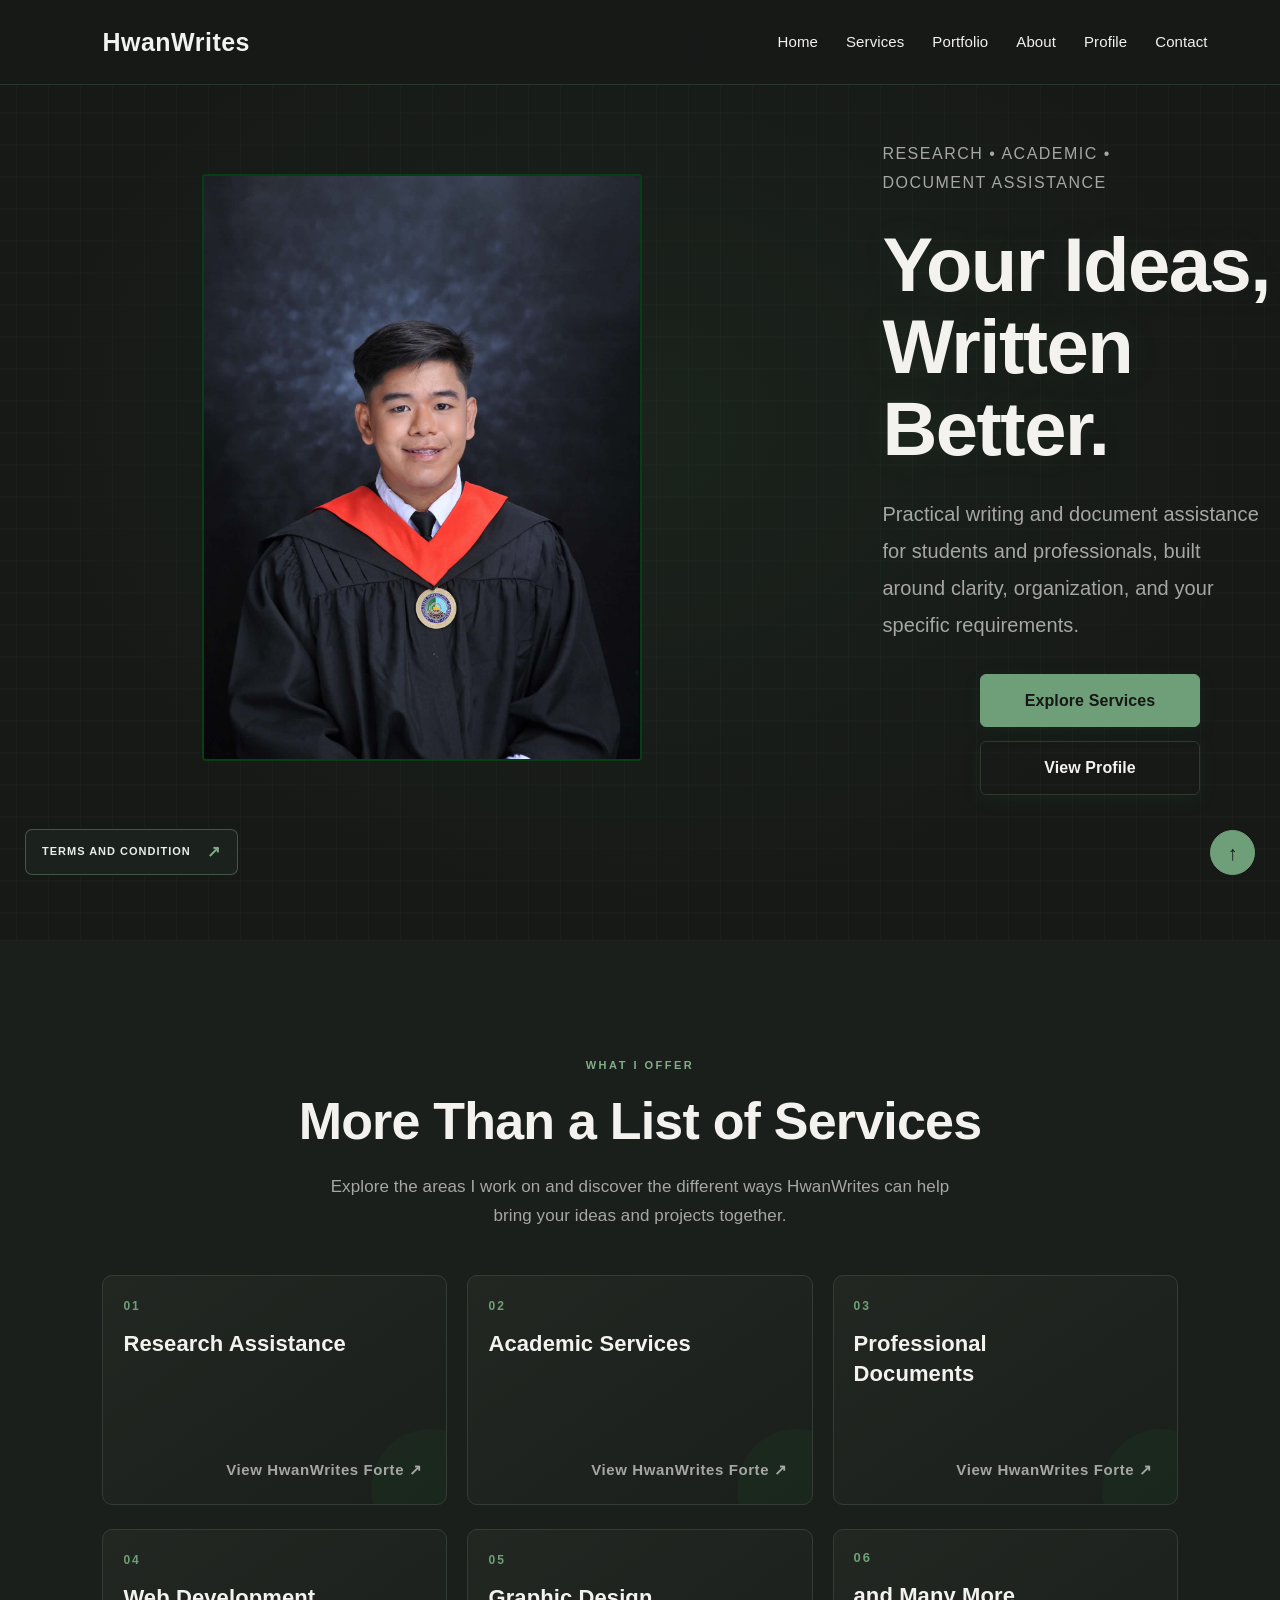
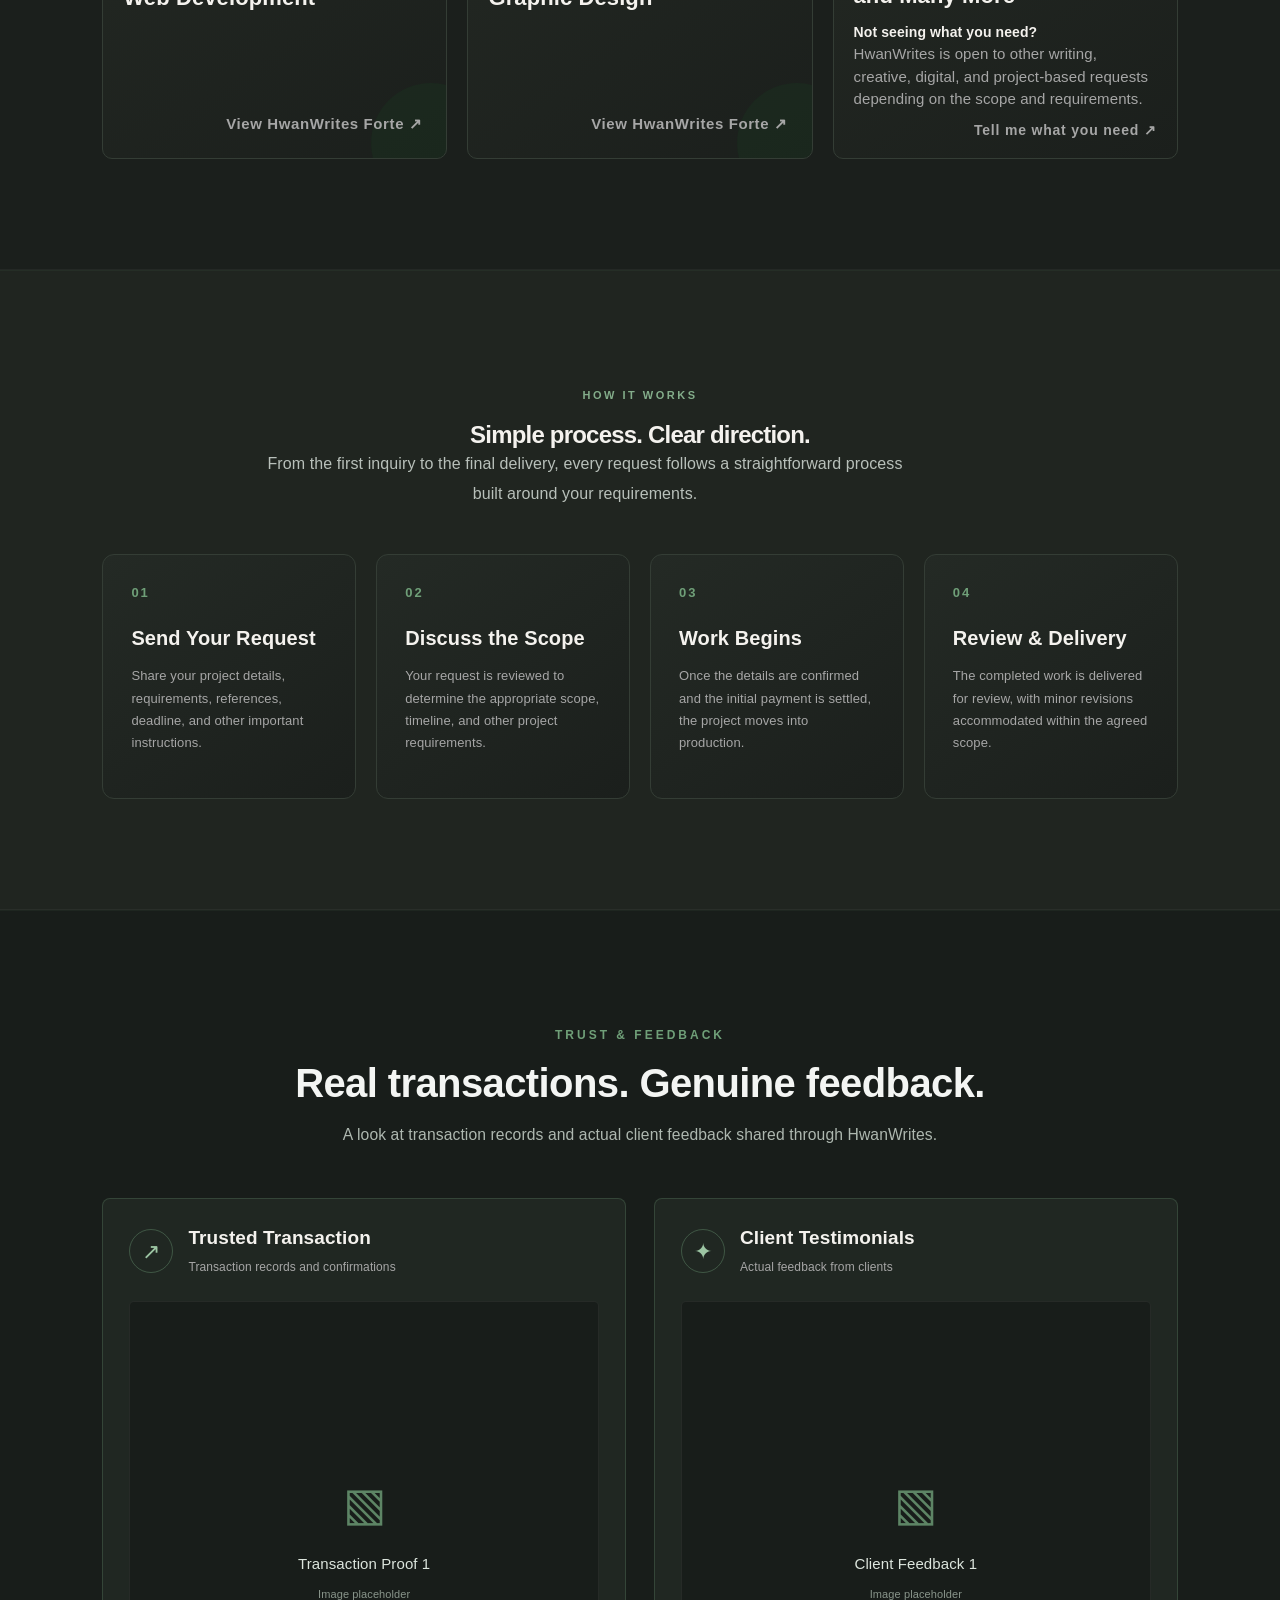
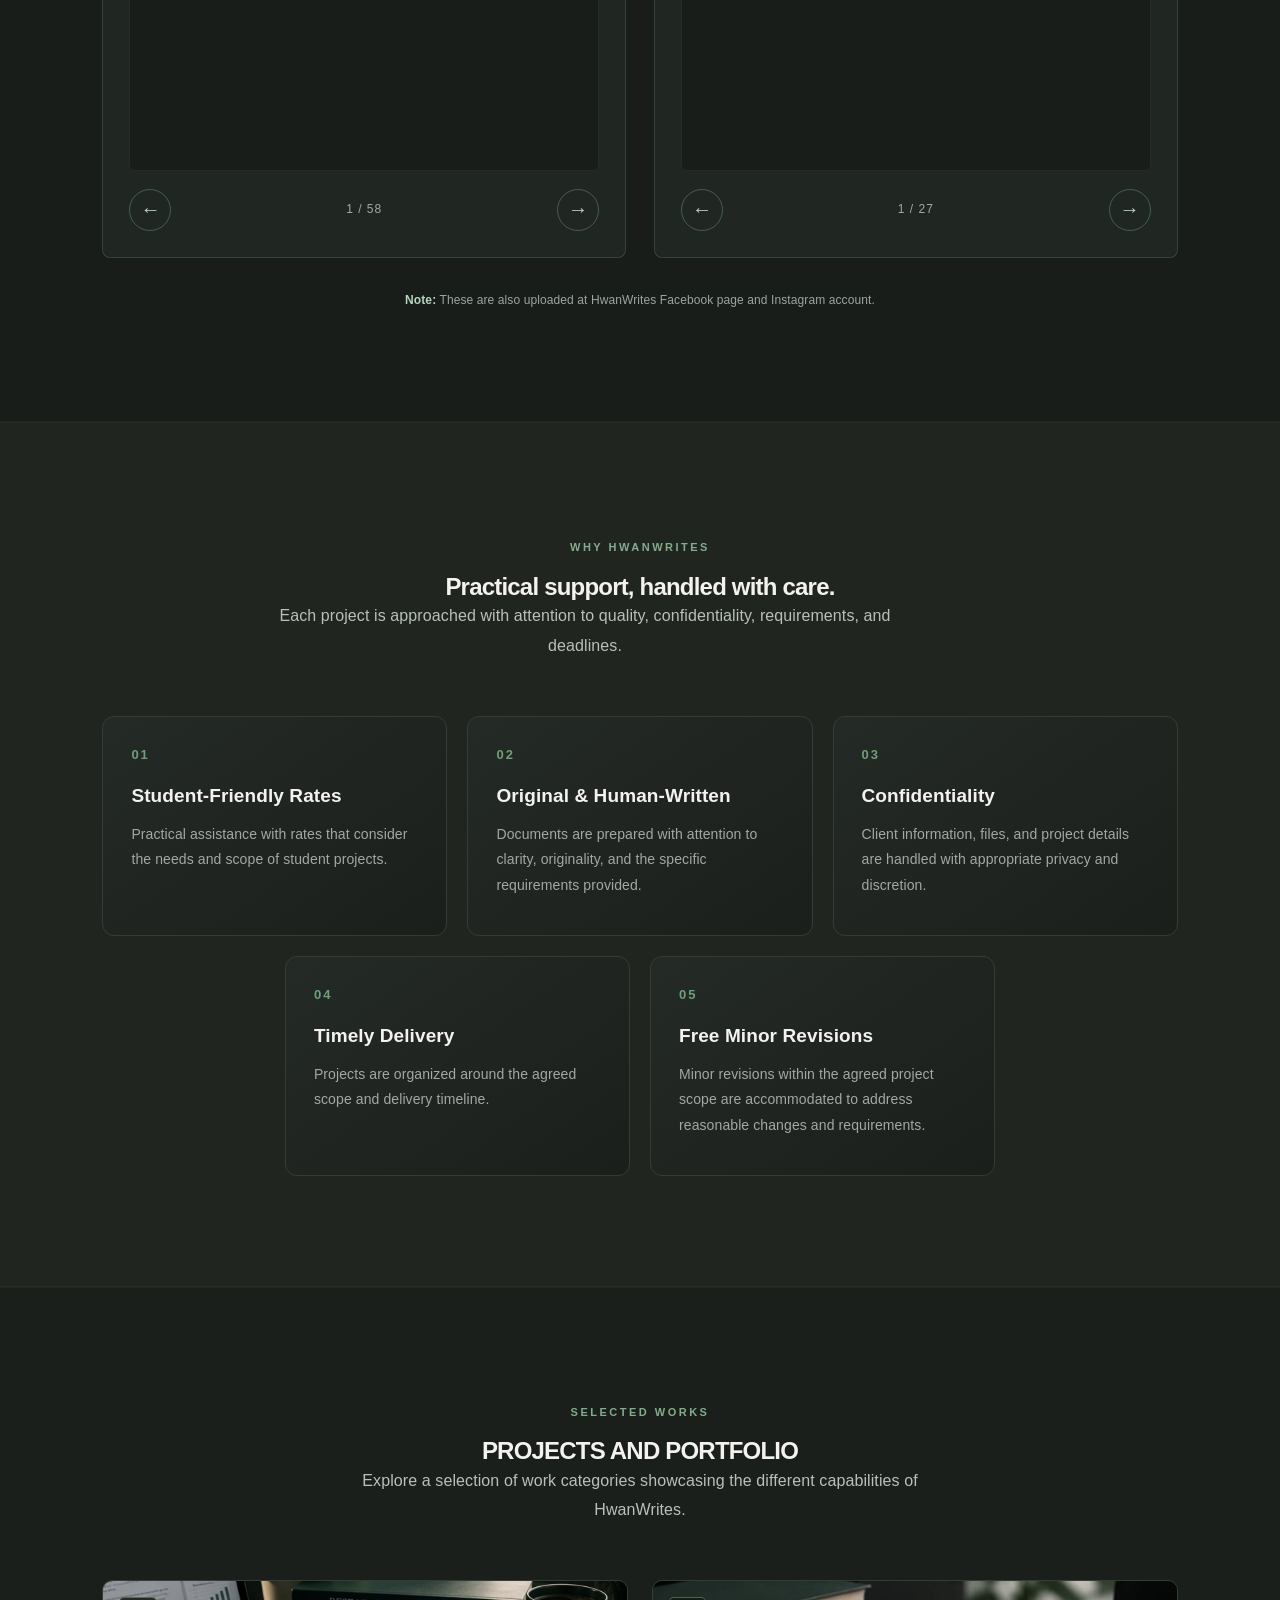
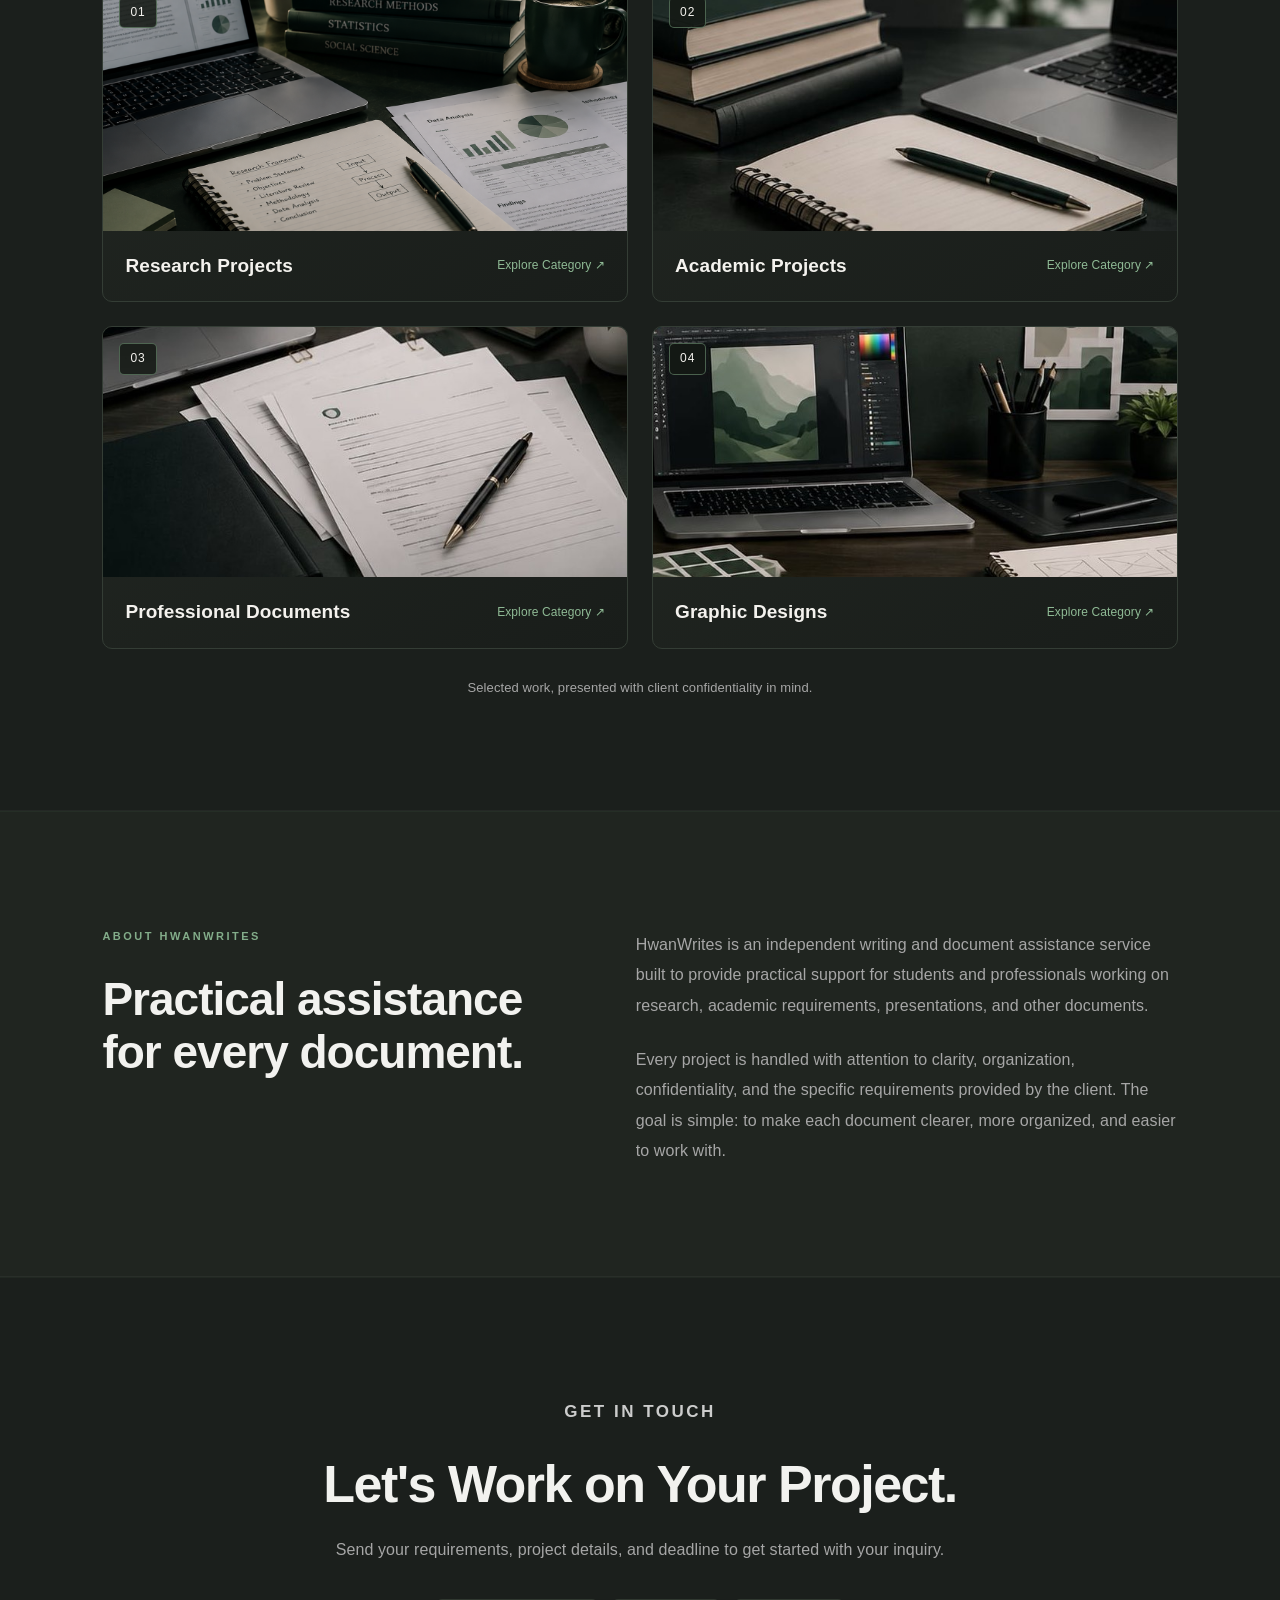
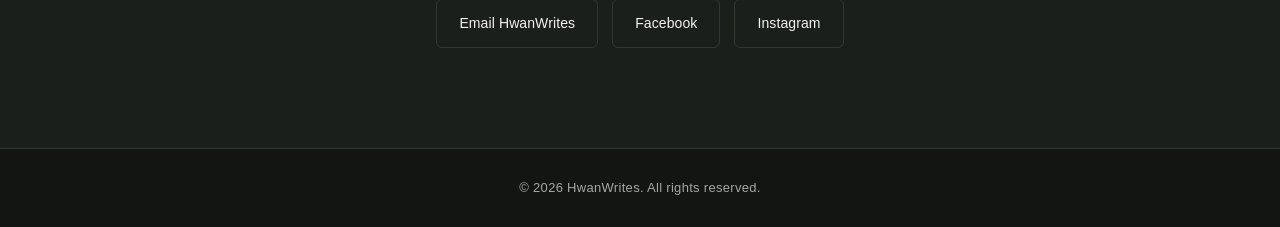
==== commit 7207ea2e: "Update trust and feedback gallery section" ====
--- a/index.html
+++ b/index.html
@@ -340,6 +340,134 @@
         </div>
 
     </div>
+
+</section>
+
+<!-- TRUSTED TRANSACTIONS & CLIENT TESTIMONIALS -->
+<section class="trust-section" id="trust">
+
+    <!-- SECTION HEADER -->
+    <div class="trust-section-heading">
+        <p class="section-label">TRUST &amp; FEEDBACK</p>
+
+        <h2>Real transactions. Genuine feedback.</h2>
+
+        <p>
+            A look at transaction records and actual client feedback
+            shared through HwanWrites.
+        </p>
+    </div>
+
+    <!-- GALLERY CONTAINERS -->
+    <div class="trust-gallery-container">
+
+        <!-- TRUSTED TRANSACTIONS -->
+        <article class="trust-gallery-card">
+
+            <div class="trust-card-heading">
+                <span class="trust-card-icon" aria-hidden="true">↗</span>
+
+                <div>
+                    <h3>Trusted Transaction</h3>
+                    <p>Transaction records and confirmations</p>
+                </div>
+            </div>
+
+            <div class="trust-slider" data-gallery="transactions">
+
+                <!-- SQUARE IMAGE FRAME -->
+                <div class="trust-image-frame trust-square-frame">
+                    <div class="trust-placeholder">
+                        <span class="trust-placeholder-icon" aria-hidden="true">▧</span>
+                        <p>Transaction Proof</p>
+                        <span>Image placeholder</span>
+                    </div>
+                </div>
+
+                <!-- SLIDER CONTROLS -->
+                <div class="trust-slider-controls">
+
+                    <button
+                        type="button"
+                        class="trust-arrow"
+                        data-direction="-1"
+                        aria-label="Previous transaction">
+                        ←
+                    </button>
+
+                    <span class="trust-counter" aria-live="polite">
+                        1 / 58
+                    </span>
+
+                    <button
+                        type="button"
+                        class="trust-arrow"
+                        data-direction="1"
+                        aria-label="Next transaction">
+                        →
+                    </button>
+
+                </div>
+            </div>
+        </article>
+
+        <!-- CLIENT TESTIMONIALS -->
+        <article class="trust-gallery-card">
+
+            <div class="trust-card-heading">
+                <span class="trust-card-icon" aria-hidden="true">✦</span>
+
+                <div>
+                    <h3>Client Testimonials</h3>
+                    <p>Actual feedback from clients</p>
+                </div>
+            </div>
+
+            <div class="trust-slider" data-gallery="testimonials">
+
+                <!-- SQUARE IMAGE FRAME -->
+                <div class="trust-image-frame trust-square-frame">
+                    <div class="trust-placeholder">
+                        <span class="trust-placeholder-icon" aria-hidden="true">▧</span>
+                        <p>Client Feedback</p>
+                        <span>Image placeholder</span>
+                    </div>
+                </div>
+
+                <!-- SLIDER CONTROLS -->
+                <div class="trust-slider-controls">
+
+                    <button
+                        type="button"
+                        class="trust-arrow"
+                        data-direction="-1"
+                        aria-label="Previous client feedback">
+                        ←
+                    </button>
+
+                    <span class="trust-counter" aria-live="polite">
+                        1 / 27
+                    </span>
+
+                    <button
+                        type="button"
+                        class="trust-arrow"
+                        data-direction="1"
+                        aria-label="Next client feedback">
+                        →
+                    </button>
+
+                </div>
+            </div>
+        </article>
+
+    </div>
+
+    <!-- SECTION NOTE -->
+    <p class="trust-section-note">
+        <span>Note:</span> These are also uploaded at HwanWrites
+        Facebook page and Instagram account.
+    </p>
 
 </section>
 
--- a/style.css
+++ b/style.css
@@ -5054,7 +5054,6 @@
     }
 }
 
-
 /* STORY FLIP CARDS */
 
 .profile-gallery-card {
@@ -5181,7 +5180,6 @@
     }
 }
 
-
 /* COMPACT STORY FLIP CARDS */
 .flip-card-back {
     padding: 14px;
@@ -5311,4 +5309,329 @@
         font-size: 13px;
         text-align: center;
     }
+}
+
+/* What's in My Computer - Tools Showcase */
+.tools-showcase {
+    padding: 80px 0 0;
+    background: #181D1A;
+    color: #f5f5f0;
+    border-top: 1px solid #303a31;
+    text-align: center;
+}
+
+/* Section Heading */
+.tools-showcase .section-heading {
+    max-width: 760px;
+    margin: 0 auto 42px;
+    padding: 0 6%;
+    box-sizing: border-box;
+}
+
+.tools-showcase .section-label {
+    color: #6f9f78;
+    font-size: 12px;
+    font-weight: 700;
+    letter-spacing: 3px;
+    margin-bottom: 16px;
+}
+
+.tools-showcase .section-heading h2 {
+    margin: 0 0 12px;
+    font-size: clamp(28px, 3vw, 38px);
+    color: #f5f5f0;
+}
+
+.tools-showcase .section-heading > p:not(.section-label) {
+    max-width: 650px;
+    margin: 0 auto;
+    color: #b8c0b8;
+    font-size: 16px;
+    line-height: 1.8;
+}
+
+/* Full-Width Tools Video */
+.tools-showcase-image {
+    width: 100%;
+    max-width: none;
+    margin: 0;
+    padding: 0;
+    overflow: hidden;
+}
+
+.tools-showcase-image video {
+    display: block;
+    width: 100%;
+    max-width: none;
+    height: auto;
+    margin: 0;
+    padding: 0;
+    border: 0;
+    border-radius: 0;
+}
+
+/* Mobile Layout */
+@media (max-width: 768px) {
+    .tools-showcase {
+        padding-top: 60px;
+    }
+
+    .tools-showcase .section-heading {
+        margin-bottom: 30px;
+        padding: 0 5%;
+    }
+
+    .tools-showcase .section-heading > p:not(.section-label) {
+        font-size: 14px;
+    }
+}
+
+/* =========================================
+   TRUSTED TRANSACTIONS & CLIENT TESTIMONIALS
+========================================= */
+
+.trust-section {
+    padding: 110px 8%;
+    background-color: #181D1A;
+}
+
+/* CENTERED SECTION HEADING */
+#trust .trust-section-heading {
+    display: block;
+    width: 100%;
+    max-width: 760px;
+    margin: 0 auto 50px;
+    padding: 0 16px;
+    box-sizing: border-box;
+    text-align: center;
+}
+
+#trust .trust-section-heading .section-label {
+    color: #6f9f78;
+    font-size: 12px;
+    font-weight: 700;
+    letter-spacing: 3px;
+    margin: 0 auto 12px;
+    text-align: center;
+}
+
+#trust .trust-section-heading h2 {
+    width: 100%;
+    color: #f3f5f3;
+    font-size: clamp(1.7rem, 4vw, 2.5rem);
+    line-height: 1.25;
+    margin: 0 auto 14px;
+    text-align: center;
+}
+
+#trust .trust-section-heading > p:last-child {
+    max-width: 650px;
+    color: #aeb8b0;
+    font-size: 0.98rem;
+    line-height: 1.7;
+    margin: 0 auto;
+    text-align: center;
+}
+
+/* GALLERY LAYOUT */
+.trust-gallery-container {
+    width: 100%;
+    max-width: 1100px;
+    margin: 0 auto;
+    display: grid;
+    grid-template-columns: repeat(2, minmax(0, 1fr));
+    gap: 28px;
+    align-items: start;
+}
+
+.trust-gallery-card {
+    min-width: 0;
+    padding: 26px;
+    background: #202722;
+    border: 1px solid rgba(111, 159, 120, 0.25);
+    border-radius: 8px;
+    box-sizing: border-box;
+    transition: border-color 0.3s ease, transform 0.3s ease;
+}
+
+.trust-gallery-card:hover {
+    border-color: rgba(111, 159, 120, 0.65);
+    transform: translateY(-3px);
+}
+
+/* CARD HEADING */
+.trust-card-heading {
+    display: flex;
+    align-items: center;
+    gap: 15px;
+    margin-bottom: 24px;
+}
+
+.trust-card-icon {
+    flex-shrink: 0;
+    width: 44px;
+    height: 44px;
+    display: grid;
+    place-items: center;
+    border: 1px solid rgba(111, 159, 120, 0.4);
+    border-radius: 50%;
+    color: #9CC5A3;
+    font-size: 22px;
+}
+
+.trust-card-heading h3 {
+    margin: 0 0 6px;
+    color: var(--white);
+    font-size: 19px;
+    line-height: 1.4;
+}
+
+.trust-card-heading p {
+    margin: 0;
+    color: var(--secondary-color);
+    font-size: 12px;
+    line-height: 1.6;
+}
+
+/* SQUARE IMAGE FRAME */
+.trust-image-frame,
+.trust-square-frame {
+    width: 100%;
+    aspect-ratio: 1 / 1;
+    height: auto;
+    display: flex;
+    align-items: center;
+    justify-content: center;
+    overflow: hidden;
+    background: #181D1A;
+    border: 1px solid rgba(255, 255, 255, 0.06);
+    border-radius: 5px;
+    box-sizing: border-box;
+}
+
+.trust-placeholder {
+    width: 100%;
+    height: 100%;
+    display: flex;
+    flex-direction: column;
+    align-items: center;
+    justify-content: center;
+    gap: 9px;
+    padding: 20px;
+    box-sizing: border-box;
+    color: #9AA79C;
+    text-align: center;
+}
+
+.trust-placeholder-icon {
+    font-size: 46px;
+    color: #6f9f78;
+    opacity: 0.8;
+}
+
+.trust-placeholder p {
+    margin: 0;
+    color: #DCE5DD;
+    font-size: 15px;
+    font-weight: 500;
+}
+
+.trust-placeholder span:last-child {
+    font-size: 11px;
+    color: #89958B;
+}
+
+/* SLIDER CONTROLS */
+.trust-slider-controls {
+    display: flex;
+    justify-content: space-between;
+    align-items: center;
+    gap: 12px;
+    margin-top: 18px;
+}
+
+.trust-arrow {
+    width: 42px;
+    height: 42px;
+    flex-shrink: 0;
+    border: 1px solid rgba(111, 159, 120, 0.45);
+    border-radius: 50%;
+    background: transparent;
+    color: #B6D5BB;
+    font-size: 20px;
+    cursor: pointer;
+    transition: background 0.2s ease, color 0.2s ease;
+}
+
+.trust-arrow:hover {
+    background: #6f9f78;
+    color: #101510;
+}
+
+.trust-arrow:focus-visible {
+    outline: 2px solid #9CC5A3;
+    outline-offset: 3px;
+}
+
+.trust-counter {
+    color: var(--secondary-color);
+    font-size: 12px;
+    letter-spacing: 1px;
+    font-variant-numeric: tabular-nums;
+}
+
+/* TABLET AND MOBILE */
+@media (max-width: 768px) {
+    .trust-section {
+        padding: 80px 6%;
+    }
+
+    .trust-gallery-container {
+        grid-template-columns: minmax(0, 1fr);
+        gap: 22px;
+    }
+
+    .trust-gallery-card {
+        padding: 20px;
+    }
+}
+
+@media (max-width: 420px) {
+    .trust-section {
+        padding: 65px 5%;
+    }
+
+    .trust-card-heading h3 {
+        font-size: 17px;
+    }
+}
+
+/* REDUCED MOTION */
+@media (prefers-reduced-motion: reduce) {
+    .trust-gallery-card,
+    .trust-arrow {
+        transition: none;
+    }
+}
+
+/* TRUST SECTION NOTE */
+.trust-section-note {
+    max-width: 800px;
+    margin: 32px auto 0;
+    color: #9AA79C;
+    font-size: 12px;
+    line-height: 1.8;
+    text-align: center;
+}
+
+.trust-section-note span {
+    color: #B6D5BB;
+    font-weight: 600;
+}
+
+@media (max-width: 600px) {
+    .trust-section-note {
+        margin-top: 24px;
+        font-size: 11px;
+    }
 }
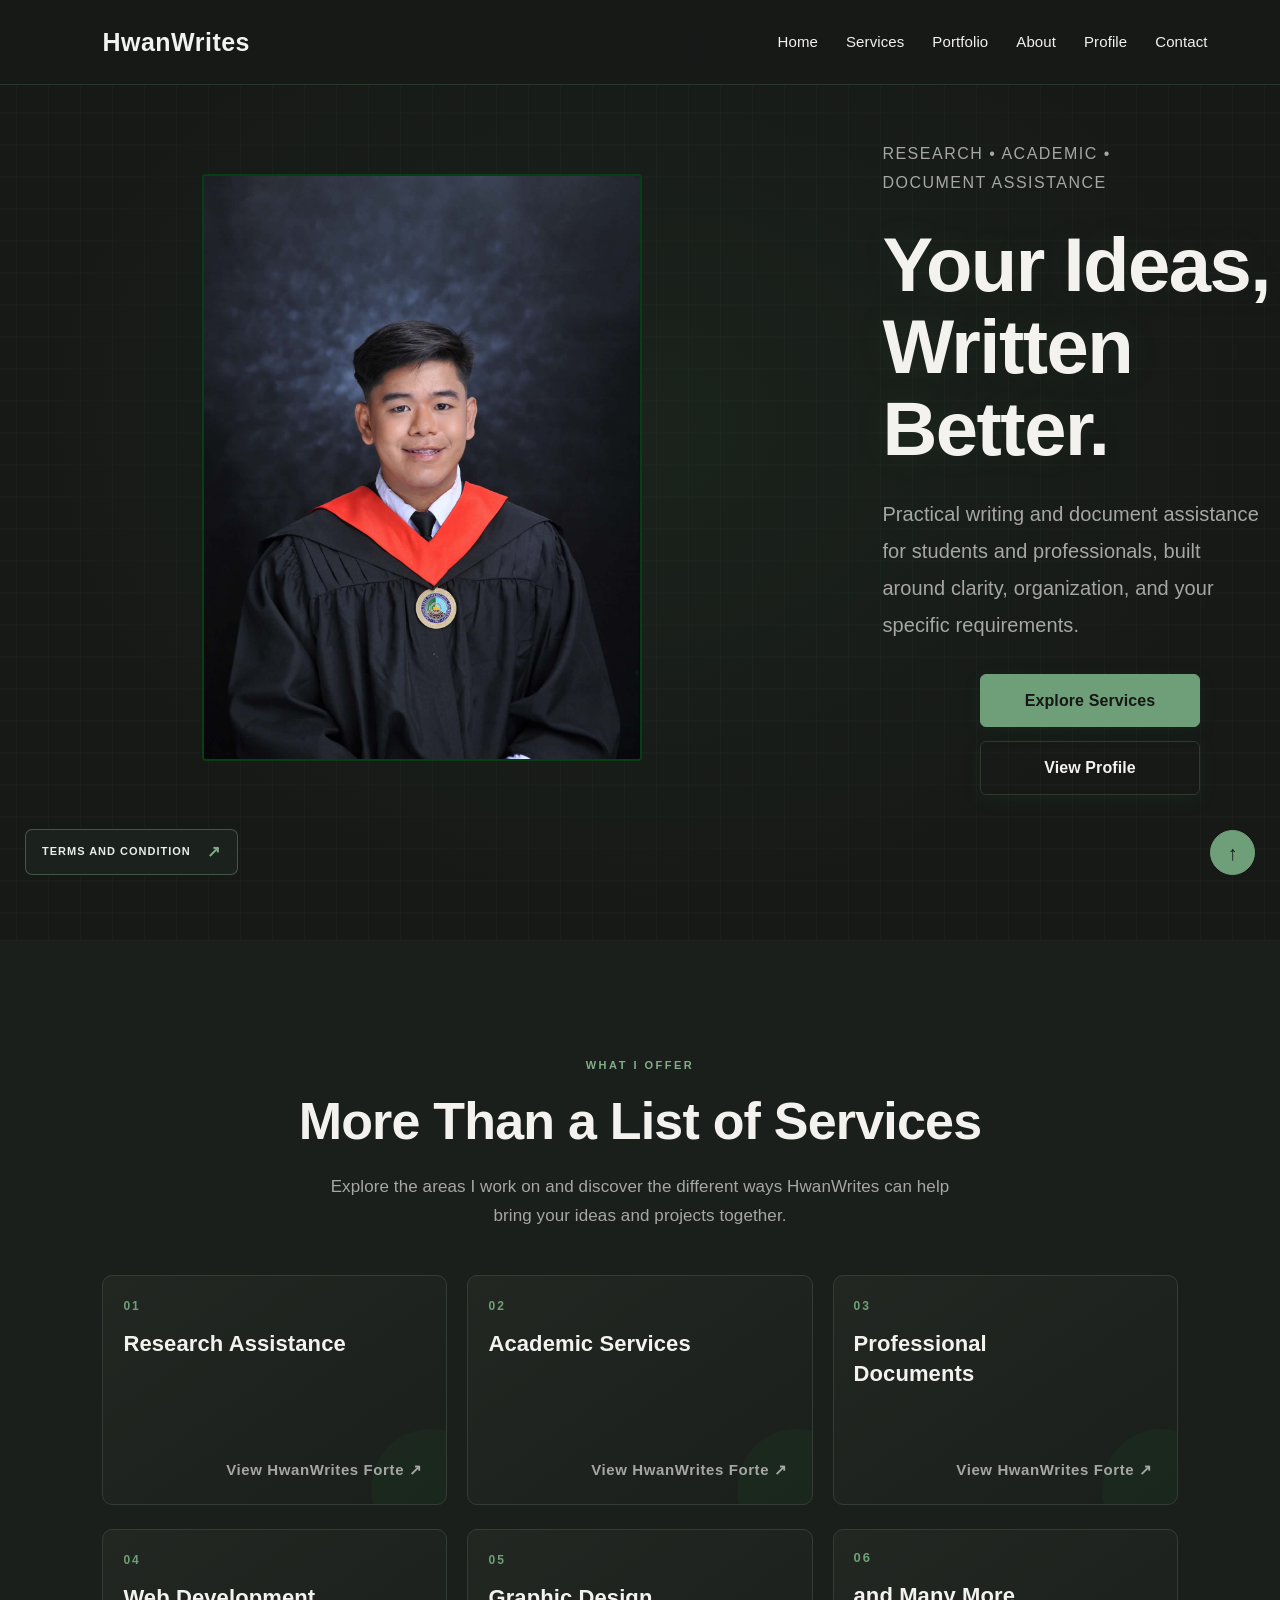
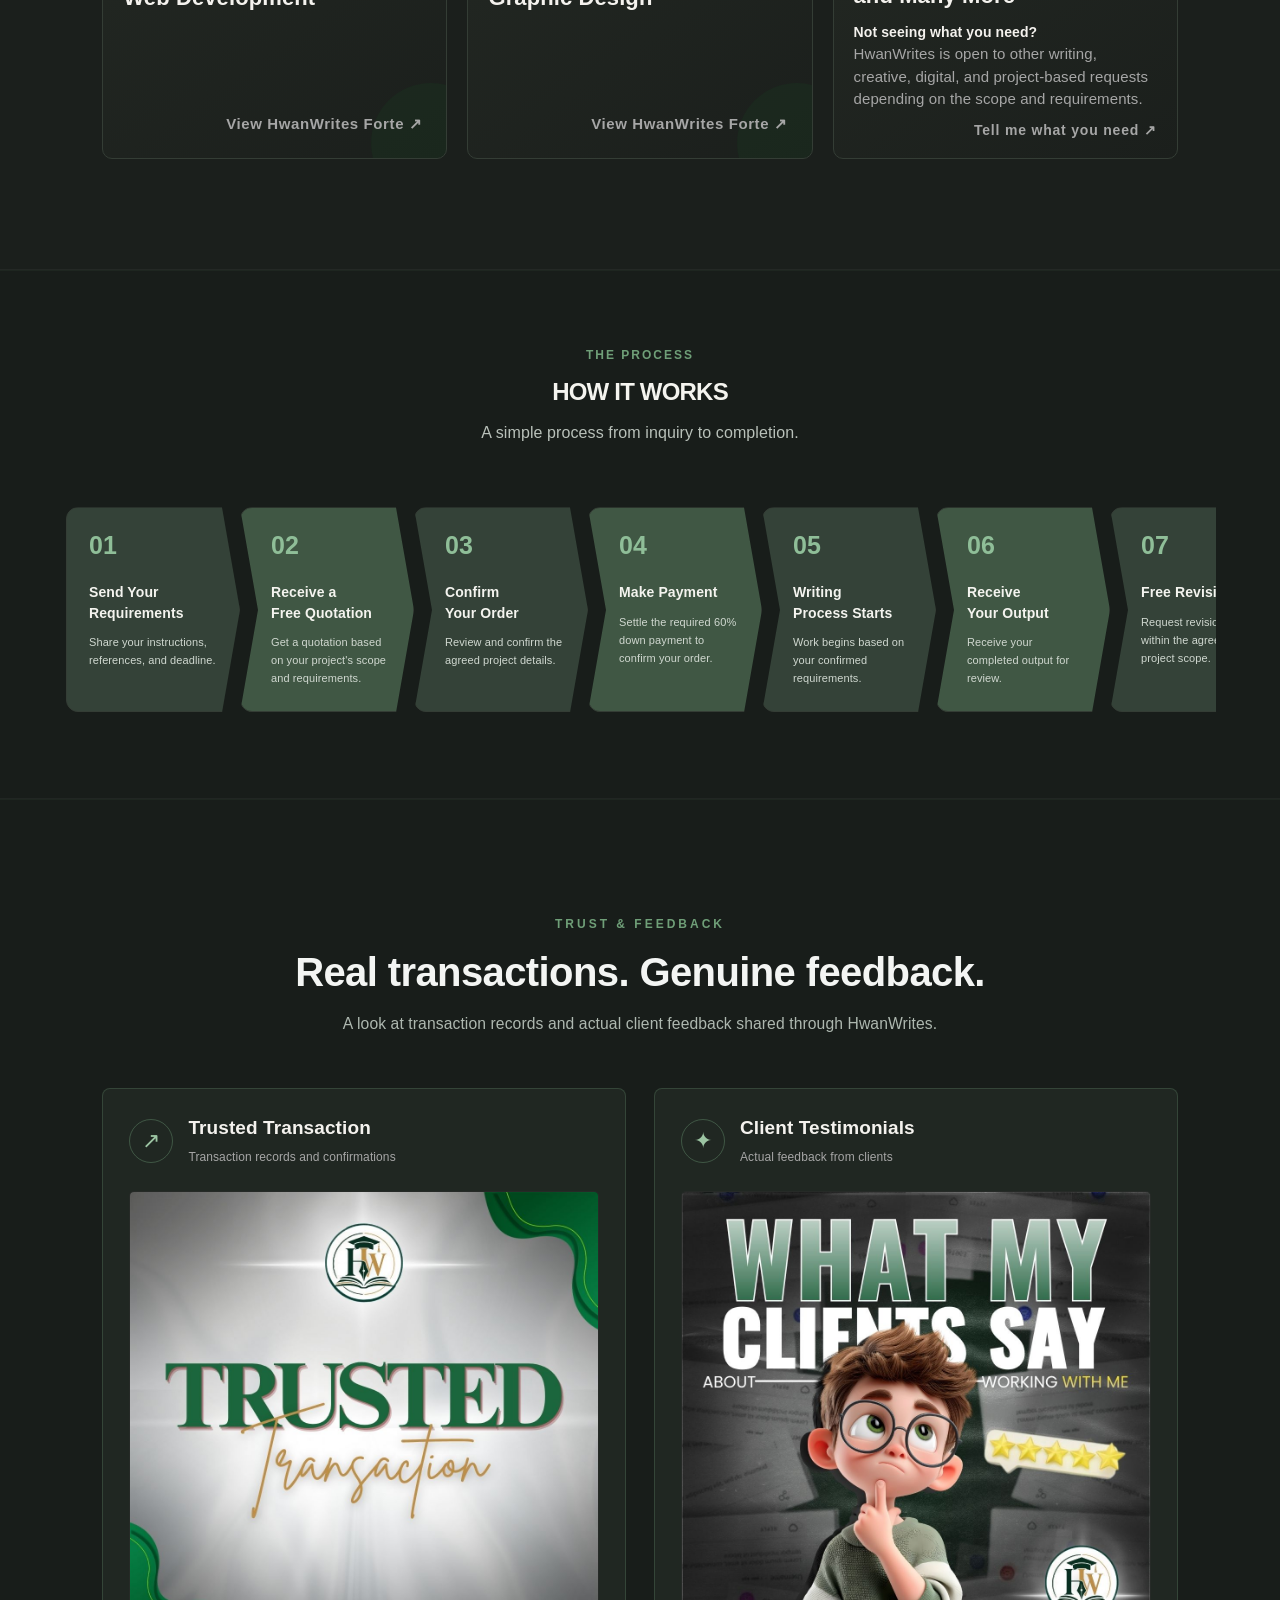
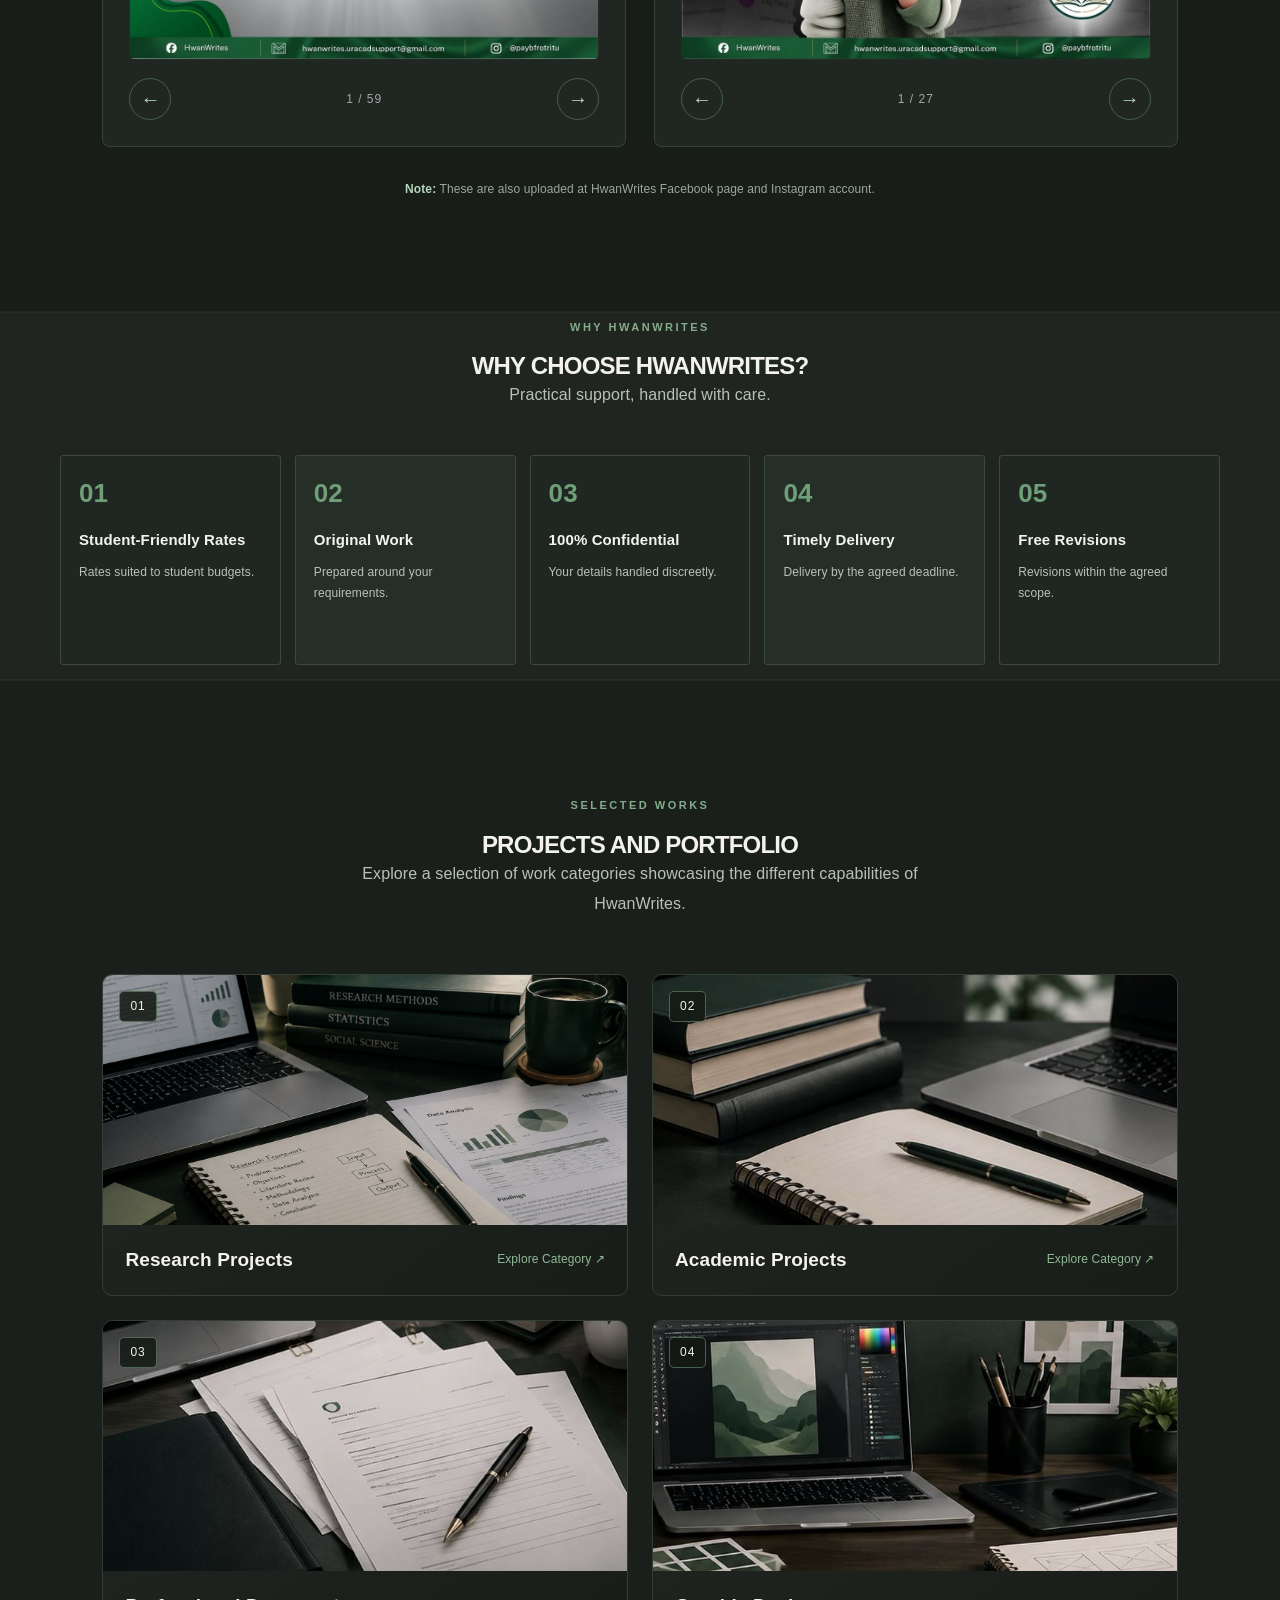
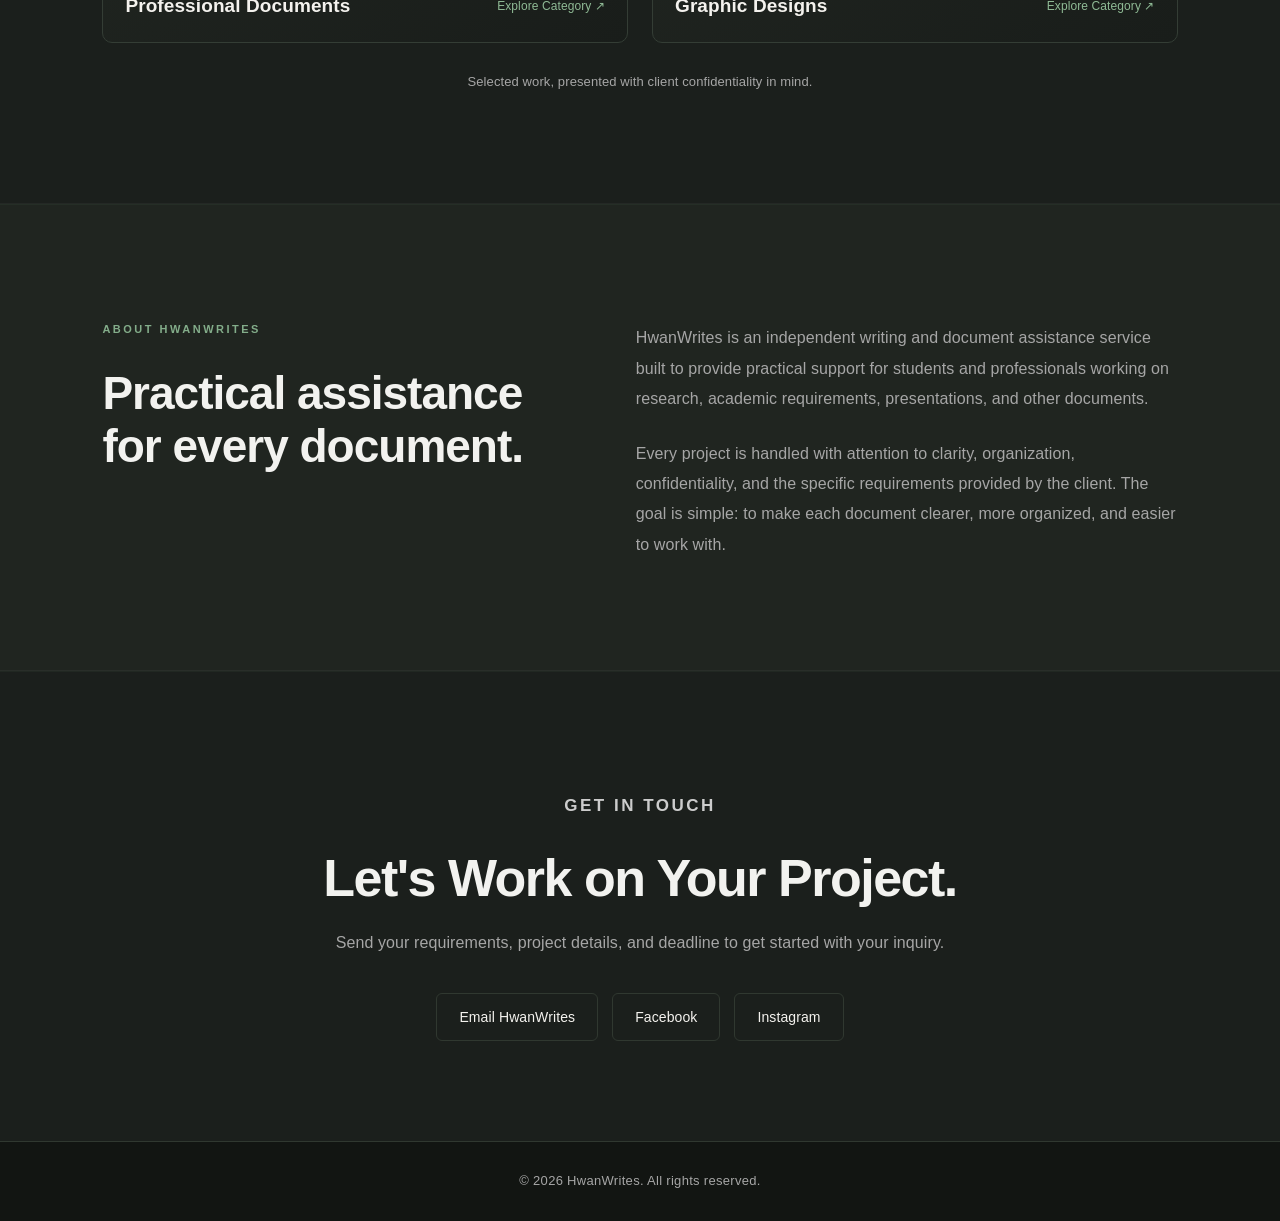
==== commit cab7e0a4: "Update milestones section design" ====
--- a/index.html
+++ b/index.html
@@ -250,95 +250,86 @@
 
 </section>
 
-<section class="how-it-works">
+<!-- HOW IT WORKS -->
+<section class="how-it-works" id="how-it-works">
 
     <div class="section-heading">
-
-        <p class="section-label">
-            HOW IT WORKS
+        <p class="section-label">THE PROCESS</p>
+
+        <h2>HOW IT WORKS</h2>
+
+        <p>
+            A simple process from inquiry to completion.
         </p>
-
-        <h2>
-            Simple process. Clear direction.
-        </h2>
-
-        <p>
-            From the first inquiry to the final delivery, every request
-            follows a straightforward process built around your requirements.
-        </p>
-
-    </div>
-
-    <div class="process-container">
-
-        <div class="process-card">
-
-            <span class="process-number">
-                01
-            </span>
-
-            <h3>
-                Send Your Request
-            </h3>
-
-            <p>
-                Share your project details, requirements, references,
-                deadline, and other important instructions.
-            </p>
-
-        </div>
-
-        <div class="process-card">
-
-            <span class="process-number">
-                02
-            </span>
-
-            <h3>
-                Discuss the Scope
-            </h3>
-
-            <p>
-                Your request is reviewed to determine the appropriate
-                scope, timeline, and other project requirements.
-            </p>
-
-        </div>
-
-        <div class="process-card">
-
-            <span class="process-number">
-                03
-            </span>
-
-            <h3>
-                Work Begins
-            </h3>
-
-            <p>
-                Once the details are confirmed and the initial payment
-                is settled, the project moves into production.
-            </p>
-
-        </div>
-
-        <div class="process-card">
-
-            <span class="process-number">
-                04
-            </span>
-
-            <h3>
-                Review & Delivery
-            </h3>
-
-            <p>
-                The completed work is delivered for review, with minor
-                revisions accommodated within the agreed scope.
-            </p>
-
-        </div>
-
+    </div>
+
+    <div class="process-scroll">
+        <div class="process-container">
+
+            <div class="process-card">
+                <span class="process-number">01</span>
+                <h3>Send Your Requirements</h3>
+                <p>
+                    Share your instructions, references,
+                    and deadline.
+                </p>
+            </div>
+
+            <div class="process-card">
+                <span class="process-number">02</span>
+                <h3>Receive a Free Quotation</h3>
+                <p>
+                    Get a quotation based on your
+                    project's scope and requirements.
+                </p>
+            </div>
+
+            <div class="process-card">
+                <span class="process-number">03</span>
+                <h3>Confirm Your Order</h3>
+                <p>
+                    Review and confirm the agreed
+                    project details.
+                </p>
+            </div>
+
+            <div class="process-card">
+                <span class="process-number">04</span>
+                <h3>Make Payment</h3>
+                <p>
+                    Settle the required 60% down payment
+                    to confirm your order.
+                </p>
+            </div>
+
+            <div class="process-card">
+                <span class="process-number">05</span>
+                <h3>Writing Process Starts</h3>
+                <p>
+                    Work begins based on your
+                    confirmed requirements.
+                </p>
+            </div>
+
+            <div class="process-card">
+                <span class="process-number">06</span>
+                <h3>Receive Your Output</h3>
+                <p>
+                    Receive your completed output
+                    for review.
+                </p>
+            </div>
+
+            <div class="process-card">
+                <span class="process-number">07</span>
+                <h3>Free Revisions</h3>
+                <p>
+                    Request revisions within the
+                    agreed project scope.
+                </p>
+            </div>
+
+        </div>
     </div>
 
 </section>
@@ -471,112 +462,50 @@
 
 </section>
 
-<section class="why-hwanwrites">
-
+<!-- WHY CHOOSE HWANWRITES -->
+<section class="why-hwanwrites" id="why-hwanwrites">
     <div class="section-heading">
-
-        <p class="section-label">
-            WHY HWANWRITES
-        </p>
-
-        <h2>
-            Practical support, handled with care.
-        </h2>
-
-        <p>
-            Each project is approached with attention to quality,
-            confidentiality, requirements, and deadlines.
-        </p>
-
-    </div>
-
-
-    <div class="feature-container">
-
-        <div class="feature-card">
-
-            <span>01</span>
-
-            <h3>
-                Student-Friendly Rates
-            </h3>
-
-            <p>
-                Practical assistance with rates that consider
-                the needs and scope of student projects.
-            </p>
-
-        </div>
-
-
-        <div class="feature-card">
-
-            <span>02</span>
-
-            <h3>
-                Original & Human-Written
-            </h3>
-
-            <p>
-                Documents are prepared with attention to clarity,
-                originality, and the specific requirements provided.
-            </p>
-
-        </div>
-
-
-        <div class="feature-card">
-
-            <span>03</span>
-
-            <h3>
-                Confidentiality
-            </h3>
-
-            <p>
-                Client information, files, and project details
-                are handled with appropriate privacy and discretion.
-            </p>
-
-        </div>
-
-
-        <div class="feature-card">
-
-            <span>04</span>
-
-            <h3>
-                Timely Delivery
-            </h3>
-
-            <p>
-                Projects are organized around the agreed scope
-                and delivery timeline.
-            </p>
-
-        </div>
-
-
-        <div class="feature-card">
-
-            <span>05</span>
-
-            <h3>
-                Free Minor Revisions
-            </h3>
-
-            <p>
-                Minor revisions within the agreed project scope
-                are accommodated to address reasonable changes
-                and requirements.
-            </p>
-
-        </div>
-
-    </div>
-
+        <p class="section-label">WHY HWANWRITES</p>
+        <h2>WHY CHOOSE HWANWRITES?</h2>
+        <p>Practical support, handled with care.</p>
+    </div>
+
+    <div class="feature-scroll">
+        <div class="feature-container">
+
+            <div class="feature-card">
+                <span>01</span>
+                <h3>Student-Friendly Rates</h3>
+                <p>Rates suited to student budgets.</p>
+            </div>
+
+            <div class="feature-card">
+                <span>02</span>
+                <h3>Original Work</h3>
+                <p>Prepared around your requirements.</p>
+            </div>
+
+            <div class="feature-card">
+                <span>03</span>
+                <h3>100% Confidential</h3>
+                <p>Your details handled discreetly.</p>
+            </div>
+
+            <div class="feature-card">
+                <span>04</span>
+                <h3>Timely Delivery</h3>
+                <p>Delivery by the agreed deadline.</p>
+            </div>
+
+            <div class="feature-card">
+                <span>05</span>
+                <h3>Free Revisions</h3>
+                <p>Revisions within the agreed scope.</p>
+            </div>
+
+        </div>
+    </div>
 </section>
-
         
 <!-- Project Showcase -->
 <section id="portfolio" class="portfolio project-showcase">
--- a/style.css
+++ b/style.css
@@ -616,47 +616,6 @@
         right: 20px;
         font-size: 34px;
     }
-}
-
-/* =========================
-   WHY HWANWRITES SECTION
-========================= */
-
-.why-hwanwrites {
-    padding: 120px 8%;
-    background-color: var(--white);
-    text-align: center;
-}
-
-.feature-container {
-    max-width: 1100px;
-    margin: 0 auto;
-    display: grid;
-    grid-template-columns: repeat(3, 1fr);
-    gap: 20px;
-}
-
-.feature-card {
-    padding: 35px 25px;
-    border: 1px solid var(--border-color);
-    text-align: left;
-    transition: 0.3s ease;
-}
-
-.feature-card:hover {
-    transform: translateY(-6px);
-    box-shadow: 0 10px 25px rgba(0, 0, 0, 0.06);
-}
-
-.feature-card h3 {
-    font-size: 19px;
-    margin-bottom: 12px;
-}
-
-.feature-card p {
-    font-size: 14px;
-    line-height: 1.7;
-    color: var(--secondary-color);
 }
 
 /* =========================
@@ -729,52 +688,6 @@
     background-color: var(--secondary-color);
     transform: translateY(-4px);
 }
-/* HOW IT WORKS */
-.how-it-works {
-    padding: 120px 8%;
-    background-color: var(--light-background);
-    text-align: center;
-}
-
-.process-container {
-    max-width: 1100px;
-    margin: 0 auto;
-    display: grid;
-    grid-template-columns: repeat(4, 1fr);
-    gap: 20px;
-}
-
-.process-card {
-    padding: 35px 25px;
-    background-color: var(--white);
-    border: 1px solid var(--border-color);
-    text-align: left;
-    transition: transform 0.3s ease, box-shadow 0.3s ease;
-}
-
-.process-card:hover {
-    transform: translateY(-6px);
-    box-shadow: 0 10px 25px rgba(0, 0, 0, 0.06);
-}
-
-.process-card span {
-    display: block;
-    font-size: 13px;
-    letter-spacing: 2px;
-    color: var(--secondary-color);
-    margin-bottom: 20px;
-}
-
-.process-card h3 {
-    font-size: 19px;
-    margin-bottom: 12px;
-}
-
-.process-card p {
-    font-size: 14px;
-    line-height: 1.7;
-    color: var(--secondary-color);
-}
 
 /* ========================================
    PROFILE PAGE
@@ -910,55 +823,6 @@
     color: var(--secondary-color);
     margin-bottom: 22px;
 }
-
-
-/* MILESTONES */
-.profile-milestones {
-    padding: 120px 8%;
-    background-color: var(--light-background);
-    text-align: center;
-}
-
-.milestone-container {
-    max-width: 1100px;
-    margin: 0 auto;
-    display: grid;
-    grid-template-columns: repeat(2, 1fr);
-    gap: 20px;
-}
-
-.milestone-card {
-    padding: 40px 35px;
-    background-color: var(--white);
-    border: 1px solid var(--border-color);
-    text-align: left;
-    transition: transform 0.3s ease, box-shadow 0.3s ease;
-}
-
-.milestone-card:hover {
-    transform: translateY(-6px);
-    box-shadow: 0 10px 25px rgba(0, 0, 0, 0.06);
-}
-
-.milestone-card span {
-    display: block;
-    font-size: 13px;
-    letter-spacing: 2px;
-    color: var(--secondary-color);
-    margin-bottom: 20px;
-}
-
-.milestone-card h3 {
-    font-size: 21px;
-    margin-bottom: 12px;
-}
-
-.milestone-card p {
-    font-size: 15px;
-    line-height: 1.8;
-    color: var(--secondary-color);
-}
-
 
 /* TOOLS */
 .profile-tools {
@@ -1752,99 +1616,7 @@
     padding: 35px 30px;
     min-height: 280px;
 }
-/* HOW IT WORKS */
-
-.how-it-works {
-    padding: 110px 8%;
-    background-color: var(--light-background);
-}
-
-.how-it-works .section-heading {
-    margin-bottom: 55px;
-}
-
-.process-container {
-    max-width: 1100px;
-    margin: 0 auto;
-    display: grid;
-    grid-template-columns: repeat(4, 1fr);
-    gap: 16px;
-}
-
-.process-card {
-    padding: 32px 28px;
-    min-height: 250px;
-}
-
-.process-card span {
-    display: block;
-    margin-bottom: 22px;
-    color: var(--accent-color);
-    font-size: 13px;
-    font-weight: 600;
-    letter-spacing: 2px;
-}
-
-.process-card h3 {
-    margin-bottom: 14px;
-}
-
-.process-card p {
-    line-height: 1.8;
-}
-/* WHY HWANWRITES */
-
-.why-hwanwrites {
-    padding: 110px 8%;
-}
-
-.why-hwanwrites .section-heading {
-    margin-bottom: 55px;
-}
-
-.feature-container {
-    max-width: 1100px;
-    margin: 0 auto;
-    display: grid;
-    grid-template-columns: repeat(6, 1fr);
-    gap: 20px;
-}
-
-.feature-card {
-    padding: 32px 28px;
-    min-height: 220px;
-}
-
-.feature-card:nth-child(1),
-.feature-card:nth-child(2),
-.feature-card:nth-child(3) {
-    grid-column: span 2;
-}
-
-.feature-card:nth-child(4) {
-    grid-column: 2 / span 2;
-}
-
-.feature-card:nth-child(5) {
-    grid-column: 4 / span 2;
-}
-
-.feature-card span {
-    display: block;
-    margin-bottom: 20px;
-    color: var(--accent-color);
-    font-size: 13px;
-    font-weight: 600;
-    letter-spacing: 2px;
-}
-
-.feature-card h3 {
-    margin-bottom: 14px;
-}
-
-.feature-card p {
-    line-height: 1.8;
-}
+
 /* ABOUT SECTION */
 
 .about {
@@ -3169,60 +2941,6 @@
     transform: translateX(-3px);
 }
 
-/* HOW IT WORKS - PREMIUM POLISH */
-
-.how-it-works .section-heading {
-    margin-bottom: 45px;
-}
-
-.process-container {
-    max-width: 1100px;
-    margin: 0 auto;
-    display: grid;
-    grid-template-columns: repeat(4, 1fr);
-    gap: 20px;
-}
-
-.process-card {
-    position: relative;
-    min-height: 245px;
-    padding: 30px 26px;
-    background-color: #191919;
-    border: 1px solid var(--border-color);
-    color: var(--white);
-    transition: all 0.3s ease;
-}
-
-.process-card:hover {
-    transform: translateY(-5px);
-    border-color: rgba(21, 122, 40, 0.55);
-    box-shadow: 0 12px 30px rgba(0, 0, 0, 0.25);
-}
-
-.process-number {
-    display: block;
-    margin-bottom: 24px;
-    color: var(--accent-color);
-    font-size: 12px;
-    font-weight: 600;
-    letter-spacing: 2px;
-}
-
-.process-card h3 {
-    margin-bottom: 14px;
-    color: var(--white);
-    font-size: 20px;
-    line-height: 1.3;
-}
-
-.process-card p {
-    margin: 0;
-    color: var(--secondary-color);
-    font-size: 13px;
-    line-height: 1.7;
-}
-
-```css
 /* ========================================
    HWANWRITES - DARK EMERALD TECH BACKGROUND
 ======================================== */
@@ -5634,4 +5352,458 @@
         margin-top: 24px;
         font-size: 11px;
     }
-}+}
+
+/* TRUST & FEEDBACK GALLERY IMAGES */
+
+#trust .trust-image-frame {
+    position: relative;
+    width: 100%;
+    aspect-ratio: 1 / 1;
+    overflow: hidden;
+}
+
+#trust .trust-gallery-image {
+    display: block;
+    width: 100%;
+    height: 100%;
+    aspect-ratio: 1 / 1;
+    object-fit: contain;
+    object-position: center;
+}
+
+#trust .trust-placeholder {
+    display: none;
+}
+
+/* =========================
+   HOW IT WORKS - ARROW STEPS
+========================= */
+
+.how-it-works {
+    padding: 70px 5% 60px;
+    background: #181D1A;
+}
+
+/* Section heading and subheading */
+.how-it-works .section-heading {
+    max-width: 760px;
+    margin: 0 auto 45px;
+    text-align: center;
+}
+
+.how-it-works .section-label {
+    margin-bottom: 12px;
+    color: #6f9f78;
+    font-size: 12px;
+    font-weight: 700;
+    letter-spacing: 2px;
+}
+
+.how-it-works .section-heading h2 {
+    margin: 0 0 12px;
+    color: #F4F4EF;
+}
+
+.how-it-works .section-heading > p:last-child {
+    margin: 0;
+    color: #B9C1BA;
+    line-height: 1.7;
+}
+
+/* Horizontal scrolling wrapper */
+.how-it-works .process-scroll {
+    width: 100%;
+    overflow-x: auto;
+    padding: 8px 2px 18px;
+    scrollbar-color: #526A56 #202722;
+    scrollbar-width: thin;
+}
+
+/* Center arrows when the complete row fits */
+.how-it-works .process-container {
+    display: flex;
+    justify-content: center;
+    align-items: stretch;
+    width: max-content;
+    min-width: 100%;
+    gap: 0;
+    padding: 8px 0;
+}
+
+/* Interlocking arrow cards */
+.how-it-works .process-card {
+    --arrow-color: #344238;
+
+    position: relative;
+    flex: 0 0 174px;
+    width: 174px;
+    min-height: 205px;
+    padding: 25px 23px 22px 30px;
+    background: var(--arrow-color);
+    clip-path: polygon(
+        0 0,
+        calc(100% - 18px) 0,
+        100% 50%,
+        calc(100% - 18px) 100%,
+        0 100%,
+        18px 50%
+    );
+    display: flex;
+    flex-direction: column;
+    justify-content: flex-start;
+    overflow: hidden;
+}
+
+/* First arrow has a straight left edge */
+.how-it-works .process-card:first-child {
+    clip-path: polygon(
+        0 0,
+        calc(100% - 18px) 0,
+        100% 50%,
+        calc(100% - 18px) 100%,
+        0 100%
+    );
+    padding-left: 22px;
+}
+
+/* Alternating dark muted greens */
+.how-it-works .process-card:nth-child(odd) {
+    --arrow-color: #344238;
+}
+
+.how-it-works .process-card:nth-child(even) {
+    --arrow-color: #405744;
+}
+
+/* Step numbers */
+.how-it-works .process-number {
+    display: block;
+    margin-bottom: 24px;
+    color: #8FBE98;
+    font-size: 25px;
+    font-weight: 700;
+    line-height: 1;
+}
+
+/* Step titles */
+.how-it-works .process-card h3 {
+    margin: 0 0 10px;
+    color: #F4F4EF;
+    font-size: 14px;
+    line-height: 1.45;
+    overflow-wrap: break-word;
+}
+
+/* Step descriptions */
+.how-it-works .process-card p {
+    margin: 0;
+    color: #D0D8D0;
+    font-size: 11px;
+    line-height: 1.65;
+}
+
+/* Remove previous hover movement */
+.how-it-works .process-card:hover {
+    transform: none;
+    box-shadow: none;
+}
+
+/* Scroll horizontally when seven arrows do not fit */
+@media (max-width: 1250px) {
+    .how-it-works .process-container {
+        justify-content: flex-start;
+    }
+}
+
+/* Mobile spacing */
+@media (max-width: 600px) {
+    .how-it-works {
+        padding: 45px 5% 40px;
+    }
+
+    .how-it-works .section-heading {
+        margin-bottom: 30px;
+    }
+
+    .how-it-works .process-card {
+        flex-basis: 174px;
+        width: 174px;
+        min-height: 205px;
+    }
+}
+
+/* =========================
+   WHY CHOOSE HWANWRITES
+========================= */
+
+.why-hwanwrites .feature-scroll {
+    width: 100%;
+    overflow-x: auto;
+    padding: 2px 2px 14px;
+    scrollbar-color: #526A56 #202722;
+    scrollbar-width: thin;
+}
+
+.why-hwanwrites .feature-container {
+    display: grid;
+    grid-template-columns: repeat(5, minmax(0, 1fr));
+    gap: 14px;
+    width: 100%;
+    max-width: 1160px;
+    margin: 0 auto;
+}
+
+.why-hwanwrites .feature-card {
+    min-width: 0;
+    min-height: 210px;
+    padding: 24px 18px;
+    text-align: left;
+    background: #202722;
+    border: 1px solid #3B493E;
+    border-radius: 3px;
+    box-shadow: none;
+    transform: none;
+    transition: none;
+}
+
+.why-hwanwrites .feature-card:nth-child(even) {
+    background: #252E27;
+}
+
+.why-hwanwrites .feature-card span {
+    display: block;
+    margin-bottom: 23px;
+    color: #6f9f78;
+    font-size: 26px;
+    line-height: 1;
+    font-weight: 700;
+}
+
+.why-hwanwrites .feature-card h3 {
+    margin: 0 0 12px;
+    color: #F4F4EF;
+    font-size: 15px;
+    line-height: 1.4;
+}
+
+.why-hwanwrites .feature-card p {
+    margin: 0;
+    color: #B9C1BA;
+    font-size: 12px;
+    line-height: 1.7;
+}
+
+.why-hwanwrites .feature-card:hover {
+    transform: none;
+    box-shadow: none;
+}
+
+/* Responsive layout */
+@media (max-width: 1000px) {
+    .why-hwanwrites .feature-container {
+        grid-template-columns: repeat(5, 190px);
+        width: max-content;
+        max-width: none;
+    }
+}
+
+@media (max-width: 600px) {
+    .how-it-works,
+    .why-hwanwrites {
+        padding: 70px 6%;
+    }
+
+    .how-it-works .section-heading,
+    .why-hwanwrites .section-heading {
+        margin-bottom: 30px;
+    }
+
+    .how-it-works .process-card {
+        flex-basis: 174px;
+        width: 174px;
+        min-height: 205px;
+    }
+
+    .why-hwanwrites .feature-container {
+        grid-template-columns: repeat(5, 190px);
+        width: max-content;
+    }
+}
+
+.how-it-works .section-heading > p:last-child {
+    display: block;
+    width: 100%;
+    max-width: 760px;
+    margin: 0 auto;
+    text-align: center;
+    color: #B9C1BA;
+    line-height: 1.7;
+}
+
+/* CENTER WHY HWANWRITES HEADINGS */
+
+.why-hwanwrites .section-heading {
+    width: 100%;
+    max-width: 760px;
+    margin: 0 auto 45px;
+    text-align: center;
+}
+
+.why-hwanwrites .section-heading .section-label {
+    text-align: center;
+}
+
+.why-hwanwrites .section-heading h2 {
+    text-align: center;
+    margin-left: auto;
+    margin-right: auto;
+}
+
+.why-hwanwrites .section-heading > p:last-child {
+    display: block;
+    width: 100%;
+    max-width: 760px;
+    margin: 0 auto;
+    text-align: center;
+    line-height: 1.7;
+}
+
+/* =====================================
+   PROFILE MILESTONES & ACHIEVEMENTS
+===================================== */
+
+.profile-milestones {
+    padding: 90px 8%;
+    background: #181D1A;
+    color: #F4F4EF;
+}
+
+.profile-milestones .section-heading {
+    max-width: 760px;
+    margin: 0 auto 42px;
+    text-align: center;
+}
+
+.profile-milestones .section-label {
+    color: #6F9F78;
+    font-size: 12px;
+    font-weight: 700;
+    letter-spacing: 2px;
+}
+
+.profile-milestones .section-heading h2 {
+    margin-top: 12px;
+    color: #F4F4EF;
+}
+
+.profile-milestones .milestone-container {
+    display: grid;
+    grid-template-columns: repeat(4, minmax(0, 1fr));
+    max-width: 1400px;
+    margin: 0 auto;
+    border: 1px solid #405744;
+}
+
+.profile-milestones .milestone-card {
+    min-width: 0;
+    padding: 30px 24px;
+    background: #202722;
+    border: none;
+    border-right: 1px solid #405744;
+    border-radius: 0;
+    box-shadow: none;
+    cursor: default;
+    transition: none;
+}
+
+.profile-milestones .milestone-card:nth-child(even) {
+    background: #29352C;
+}
+
+.profile-milestones .milestone-card:last-child {
+    border-right: none;
+}
+
+.profile-milestones .milestone-card:hover {
+    transform: none;
+    box-shadow: none;
+    filter: none;
+}
+
+.profile-milestones .milestone-card span {
+    display: block;
+    margin-bottom: 30px;
+    color: #6F9F78;
+    font-size: 46px;
+    font-weight: 700;
+    line-height: 1;
+}
+
+.profile-milestones .milestone-card h3 {
+    margin: 0 0 14px;
+    color: #F4F4EF;
+    font-size: 18px;
+    line-height: 1.45;
+}
+
+.profile-milestones .milestone-card p {
+    margin: 0;
+    color: #C3CAC3;
+    font-size: 14px;
+    line-height: 1.8;
+}
+
+/* TABLET */
+@media (max-width: 1000px) {
+    .profile-milestones {
+        padding: 70px 6%;
+    }
+
+    .profile-milestones .milestone-container {
+        grid-template-columns: repeat(2, minmax(0, 1fr));
+    }
+
+    .profile-milestones .milestone-card:nth-child(2) {
+        border-right: none;
+    }
+
+    .profile-milestones .milestone-card:nth-child(-n+2) {
+        border-bottom: 1px solid #405744;
+    }
+}
+
+/* MOBILE */
+@media (max-width: 560px) {
+    .profile-milestones {
+        padding: 55px 5%;
+    }
+
+    .profile-milestones .section-heading {
+        margin-bottom: 30px;
+    }
+
+    .profile-milestones .milestone-container {
+        grid-template-columns: 1fr;
+    }
+
+    .profile-milestones .milestone-card,
+    .profile-milestones .milestone-card:nth-child(even) {
+        padding: 24px 20px;
+        border-right: none;
+        border-bottom: 1px solid #405744;
+    }
+
+    .profile-milestones .milestone-card:last-child {
+        border-bottom: none;
+    }
+
+    .profile-milestones .milestone-card span {
+        margin-bottom: 20px;
+        font-size: 38px;
+    }
+
+    .profile-milestones .milestone-card h3 {
+        font-size: 17px;
+    }
+}
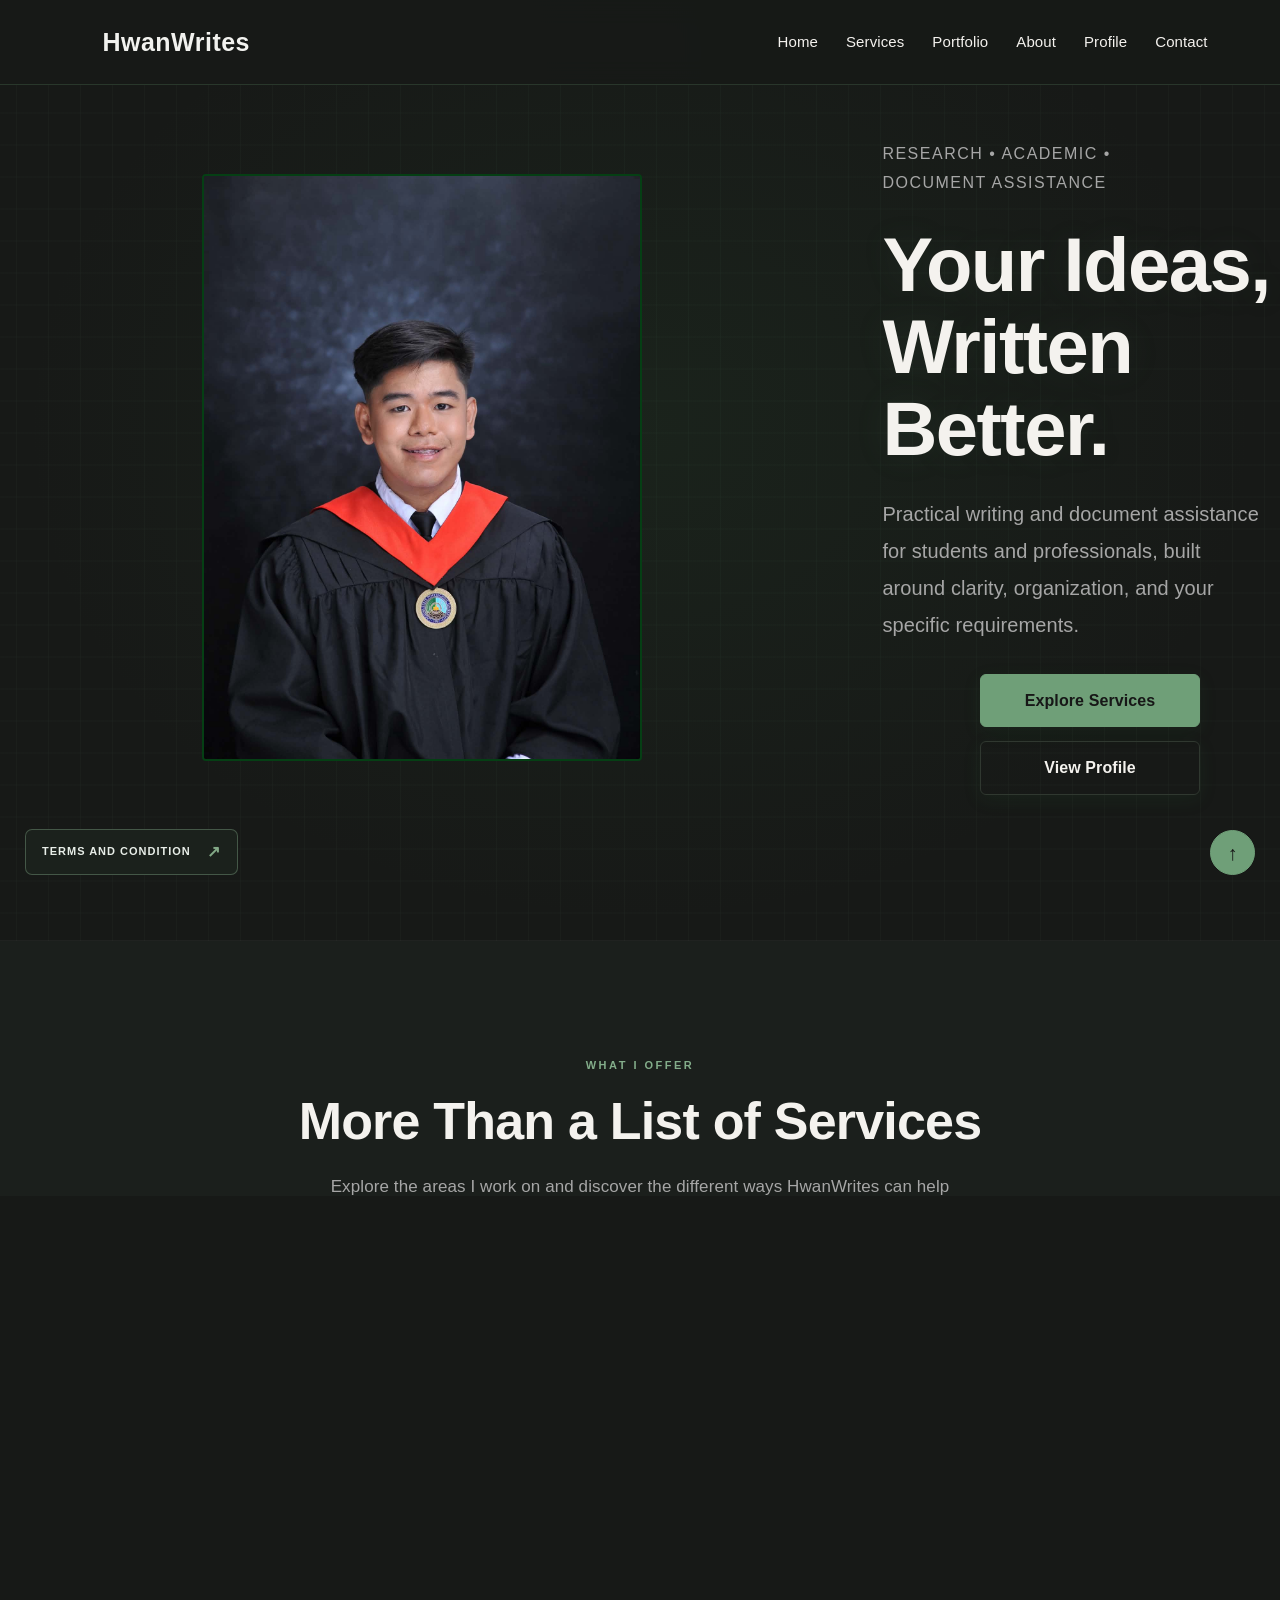
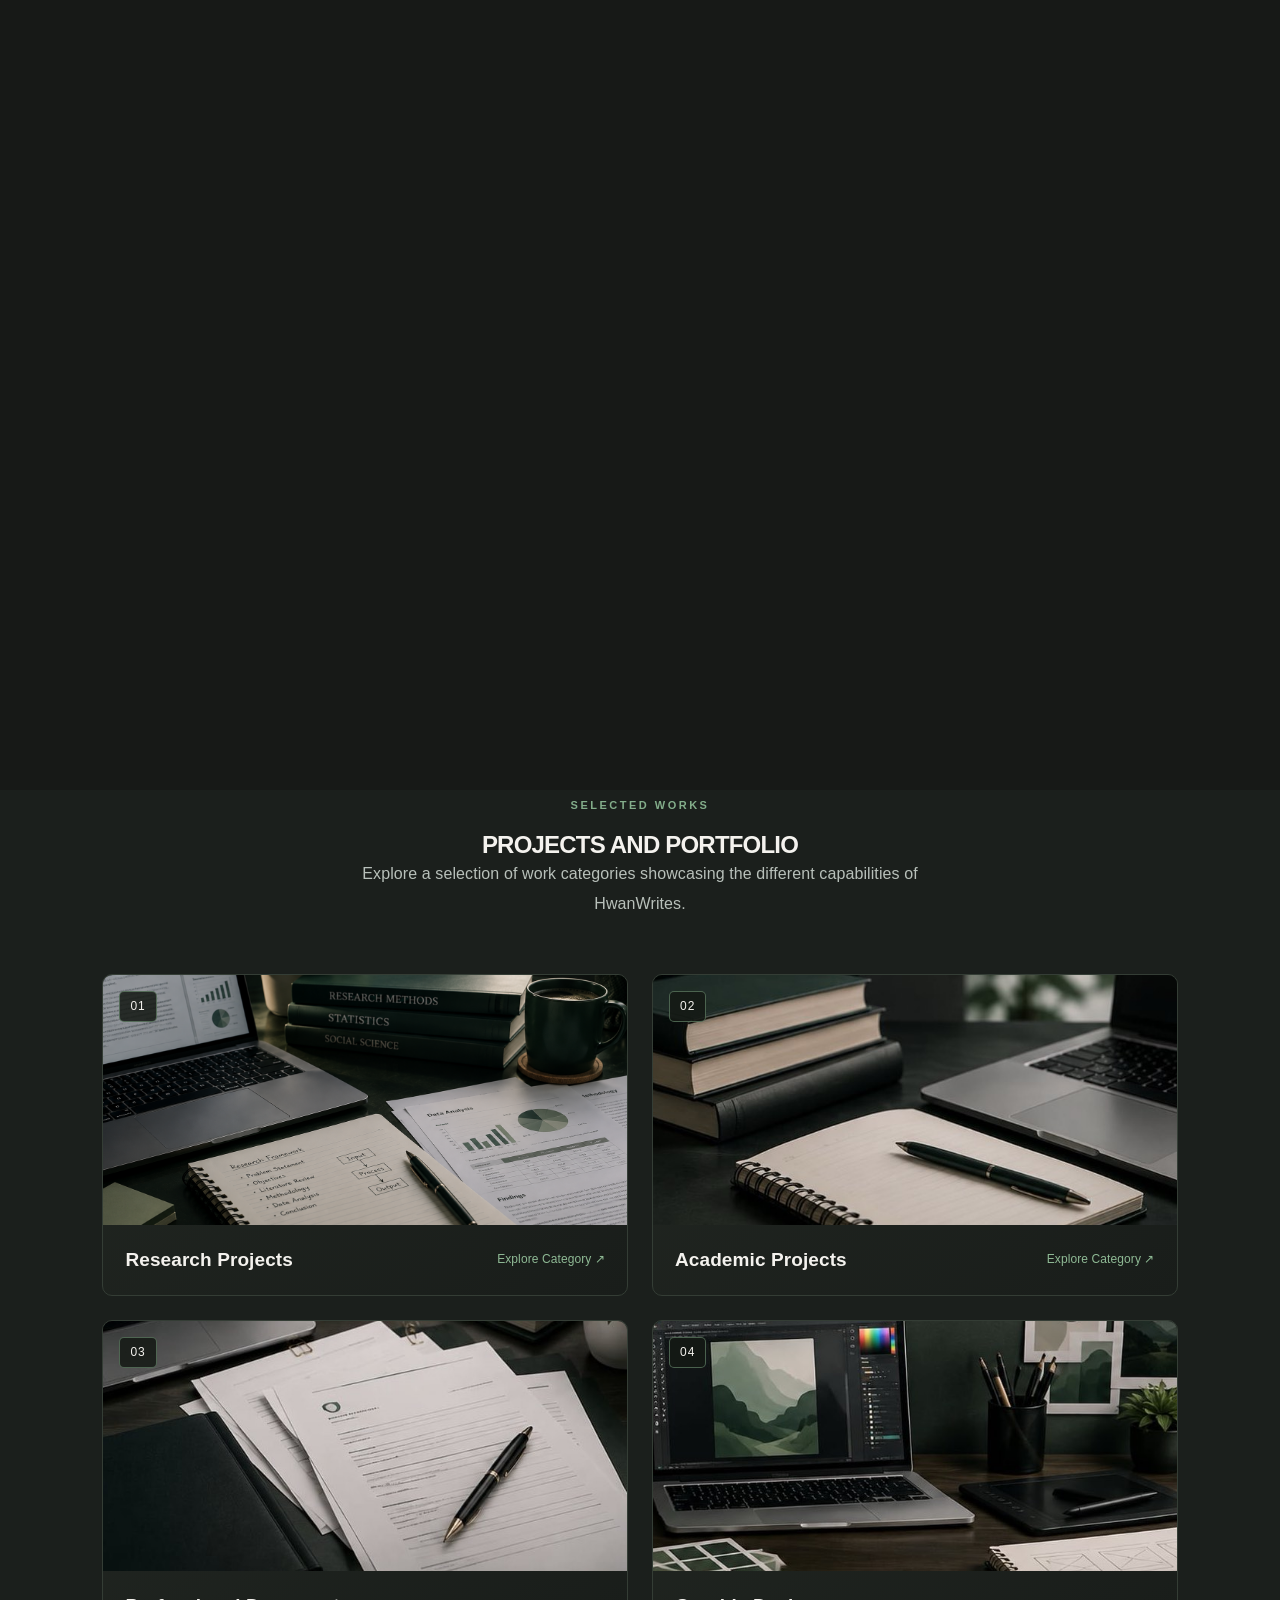
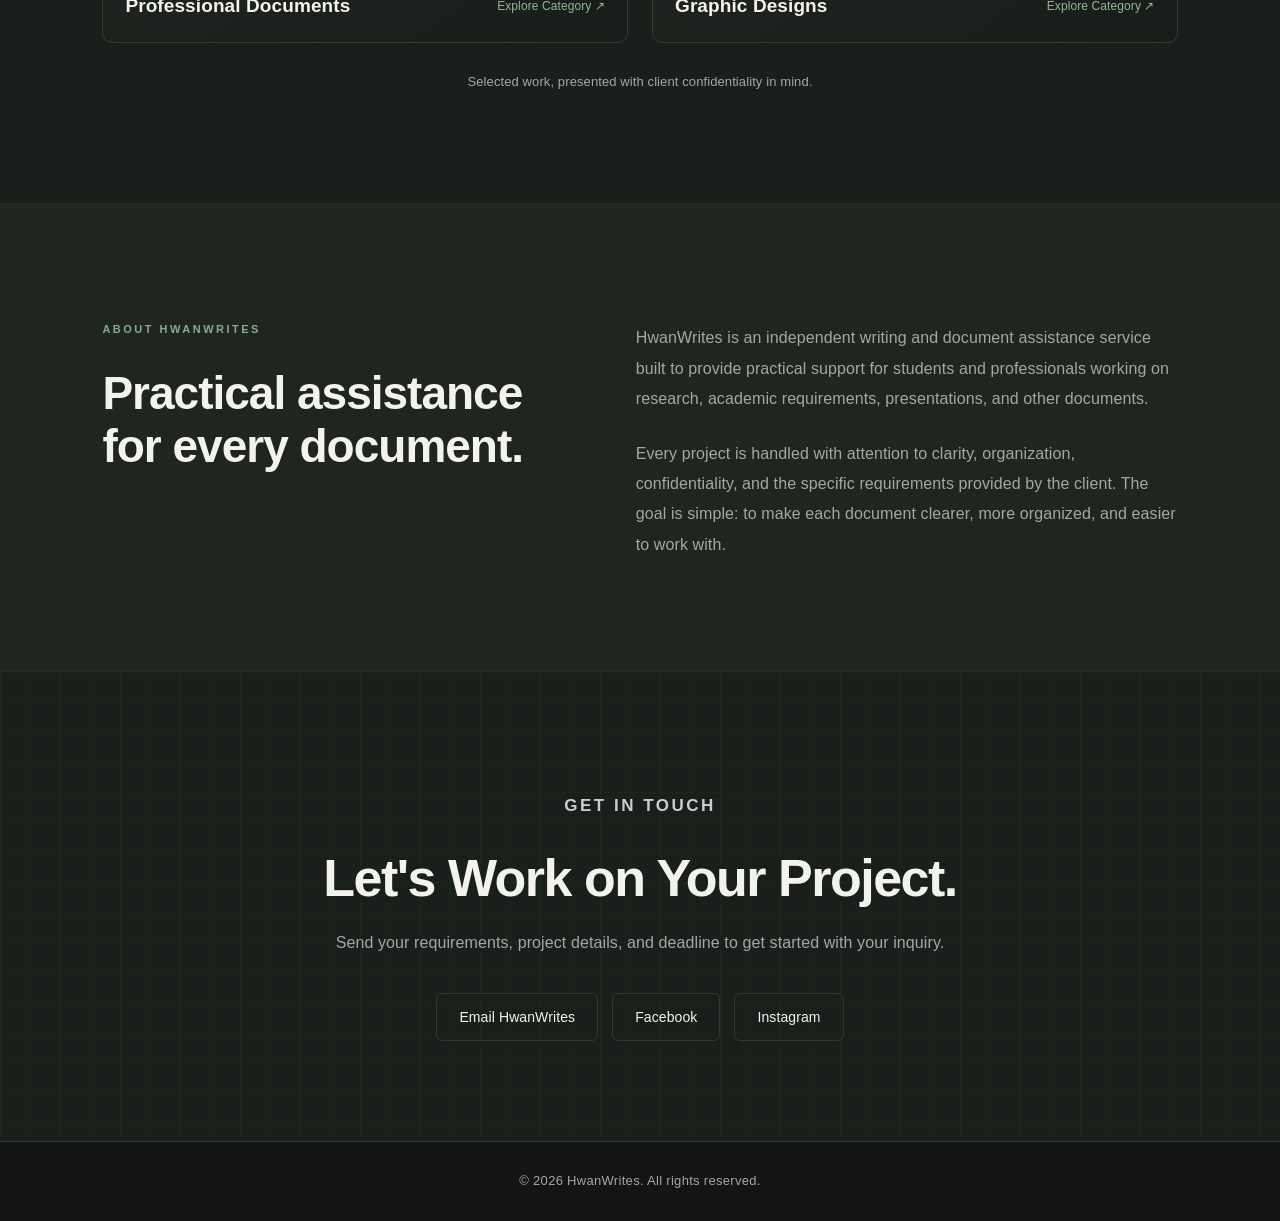
==== commit dd3ebf64: "Update website styling and page layouts" ====
--- a/index.html
+++ b/index.html
@@ -48,13 +48,11 @@
 
     </nav>
 </header>
-
-
-    
+  
 <!-- Hero Section -->
 <main>
 
-    <section id="home" class="hero">
+    <section id="home" class="hero" has-moving-light">
 
         <div class="hero-image">
             <img src="images/GradPicture.jpg" alt="HwanWrites founder graduation portrait">
--- a/style.css
+++ b/style.css
@@ -1185,19 +1185,20 @@
     color: var(--white);
 }
 
-
 /* SUBTLE BACKGROUND GRID */
 
 .hero,
 .profile-hero,
-.profile-contact {
+.profile-contact,
+.contact {
     position: relative;
     isolation: isolate;
 }
 
 .hero::before,
 .profile-hero::before,
-.profile-contact::before {
+.profile-contact::before,
+.contact::before {
     content: "";
     position: absolute;
     inset: 0;
@@ -1219,9 +1220,17 @@
 
 .hero > *,
 .profile-hero > *,
-.profile-contact > * {
+.profile-contact > *,
+.contact > * {
     position: relative;
     z-index: 1;
+}
+
+/* LARGER GRID FOR CONTACT SECTIONS ONLY */
+
+.contact::before,
+.profile-contact::before {
+    background-size: 64px 64px;
 }
 
 /* PREMIUM HEADER */
@@ -1690,6 +1699,7 @@
     line-height: 1.7;
     color: var(--secondary-color);
 }
+
 /* CONTACT SECTION */
 
 .contact {
@@ -1739,6 +1749,7 @@
     border-color: var(--accent-color);
     transform: translateY(-2px);
 }
+
 /* FOOTER */
 
 footer {
@@ -2997,7 +3008,6 @@
         transform 0.3s ease;
 }
 
-```css
 /* ========================================
    HWANWRITES - GLOBAL EMERALD TECH THEME
 ======================================== */
@@ -5807,3 +5817,97 @@
         font-size: 17px;
     }
 }
+
+
+/* =====================================
+   CONTACT GRID - SUBTLE HOMEPAGE STYLE
+===================================== */
+
+#contact.contact,
+.profile-contact {
+    position: relative;
+    isolation: isolate;
+}
+
+#contact.contact::before,
+.profile-contact::before {
+    content: "";
+    position: absolute;
+    inset: 0;
+    background-image:
+        linear-gradient(
+            rgba(21, 122, 40, 0.08) 1px,
+            transparent 1px
+        ),
+        linear-gradient(
+            90deg,
+            rgba(21, 122, 40, 0.08) 1px,
+            transparent 1px
+        );
+    background-size: 30px 30px;
+    background-repeat: repeat;
+    background-position: 0 0;
+    pointer-events: none;
+    z-index: -1;
+}
+
+#contact.contact > *,
+.profile-contact > * {
+    position: relative;
+    z-index: 1;
+}
+
+/* =====================================
+   HWANWRITES - MOVING EMERALD LIGHT SWEEP
+===================================== */
+
+@keyframes emeraldLightSweep {
+    0% {
+        transform: translate3d(-12%, 0, 0) rotate(-12deg);
+        opacity: 0.35;
+    }
+
+    50% {
+        transform: translate3d(12%, 0, 0) rotate(-12deg);
+        opacity: 0.65;
+    }
+
+    100% {
+        transform: translate3d(-12%, 0, 0) rotate(-12deg);
+        opacity: 0.35;
+    }
+}
+
+.has-moving-light {
+    position: relative;
+    isolation: isolate;
+}
+
+.has-moving-light::before {
+    content: "";
+    position: absolute;
+    inset: -15% -10%;
+    z-index: -1;
+    pointer-events: none;
+
+    background: linear-gradient(
+        115deg,
+        transparent 25%,
+        rgba(52, 66, 56, 0.04) 38%,
+        rgba(64, 87, 68, 0.18) 47%,
+        rgba(111, 159, 120, 0.12) 52%,
+        rgba(64, 87, 68, 0.06) 59%,
+        transparent 72%
+    );
+
+    filter: blur(38px);
+    animation: emeraldLightSweep 18s ease-in-out infinite;
+}
+
+@media (prefers-reduced-motion: reduce) {
+    .has-moving-light::before {
+        animation: none;
+        opacity: 0.4;
+        transform: none;
+    }
+}
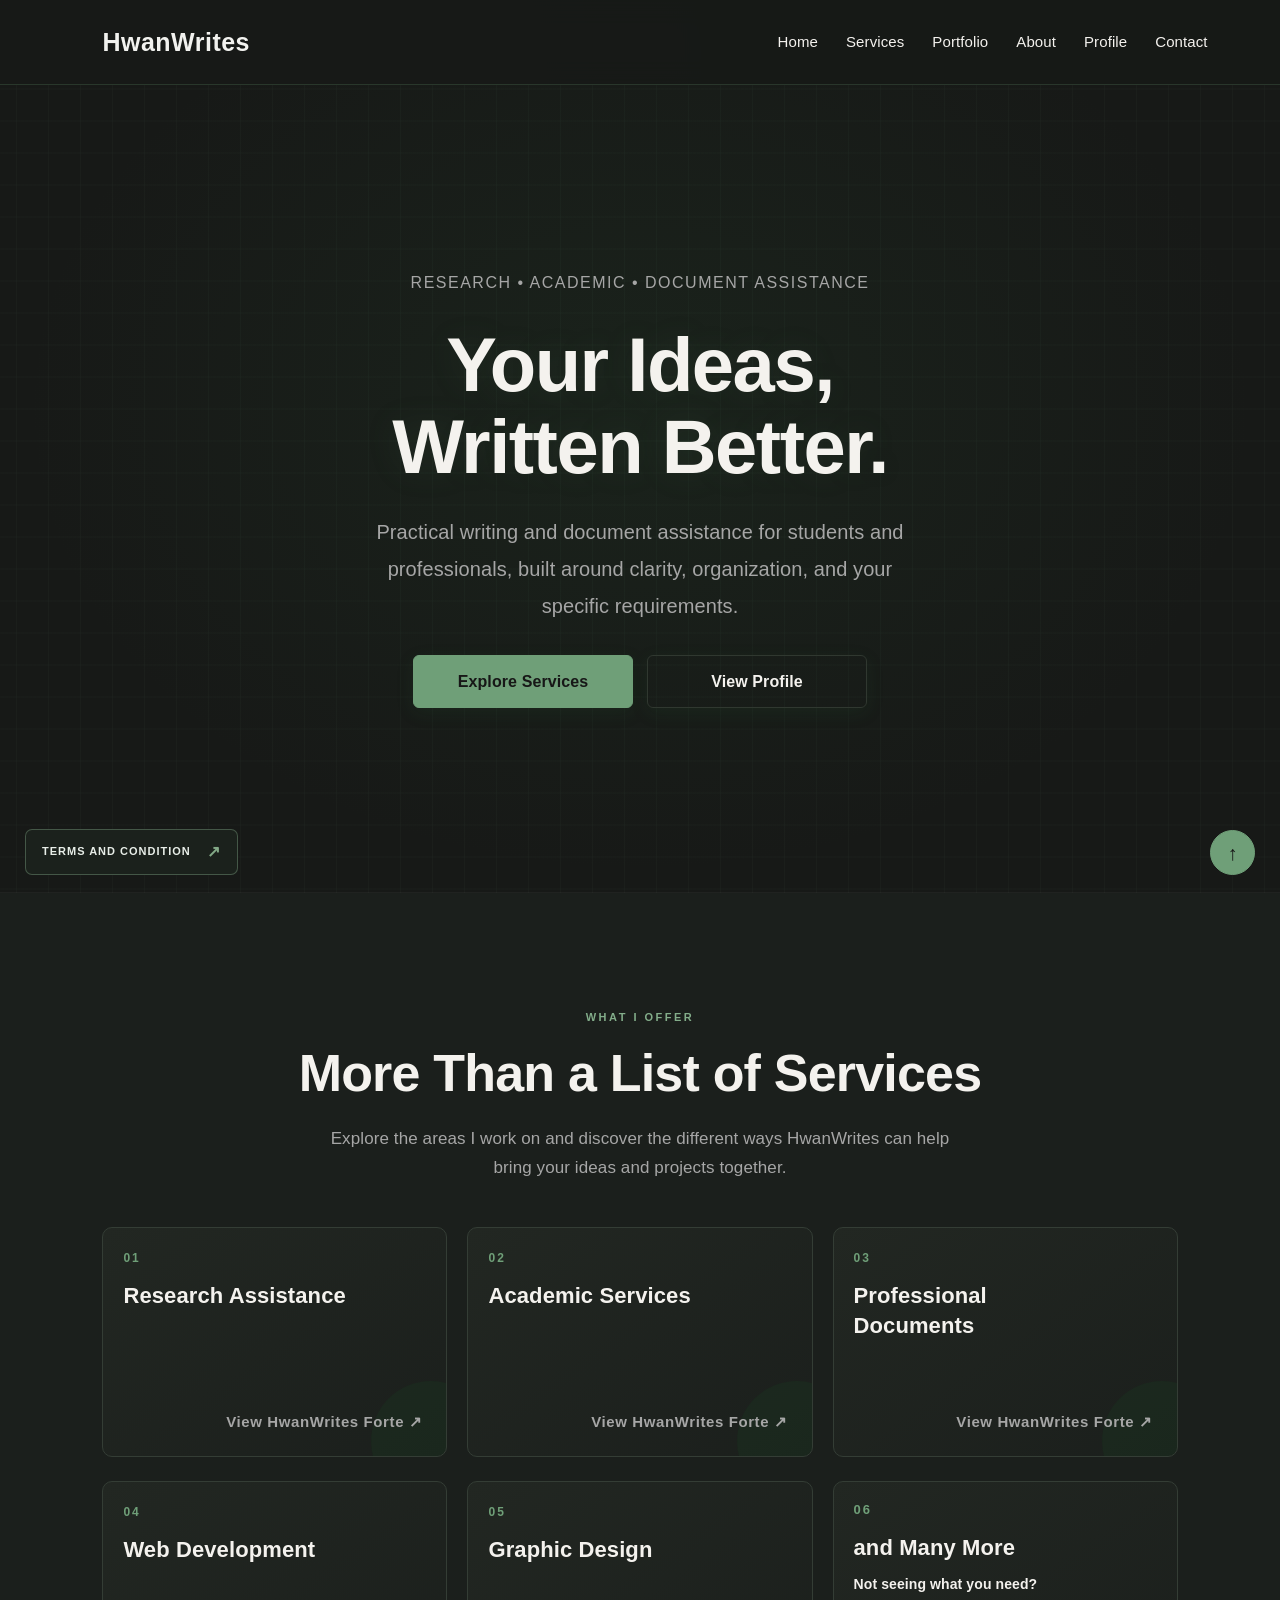
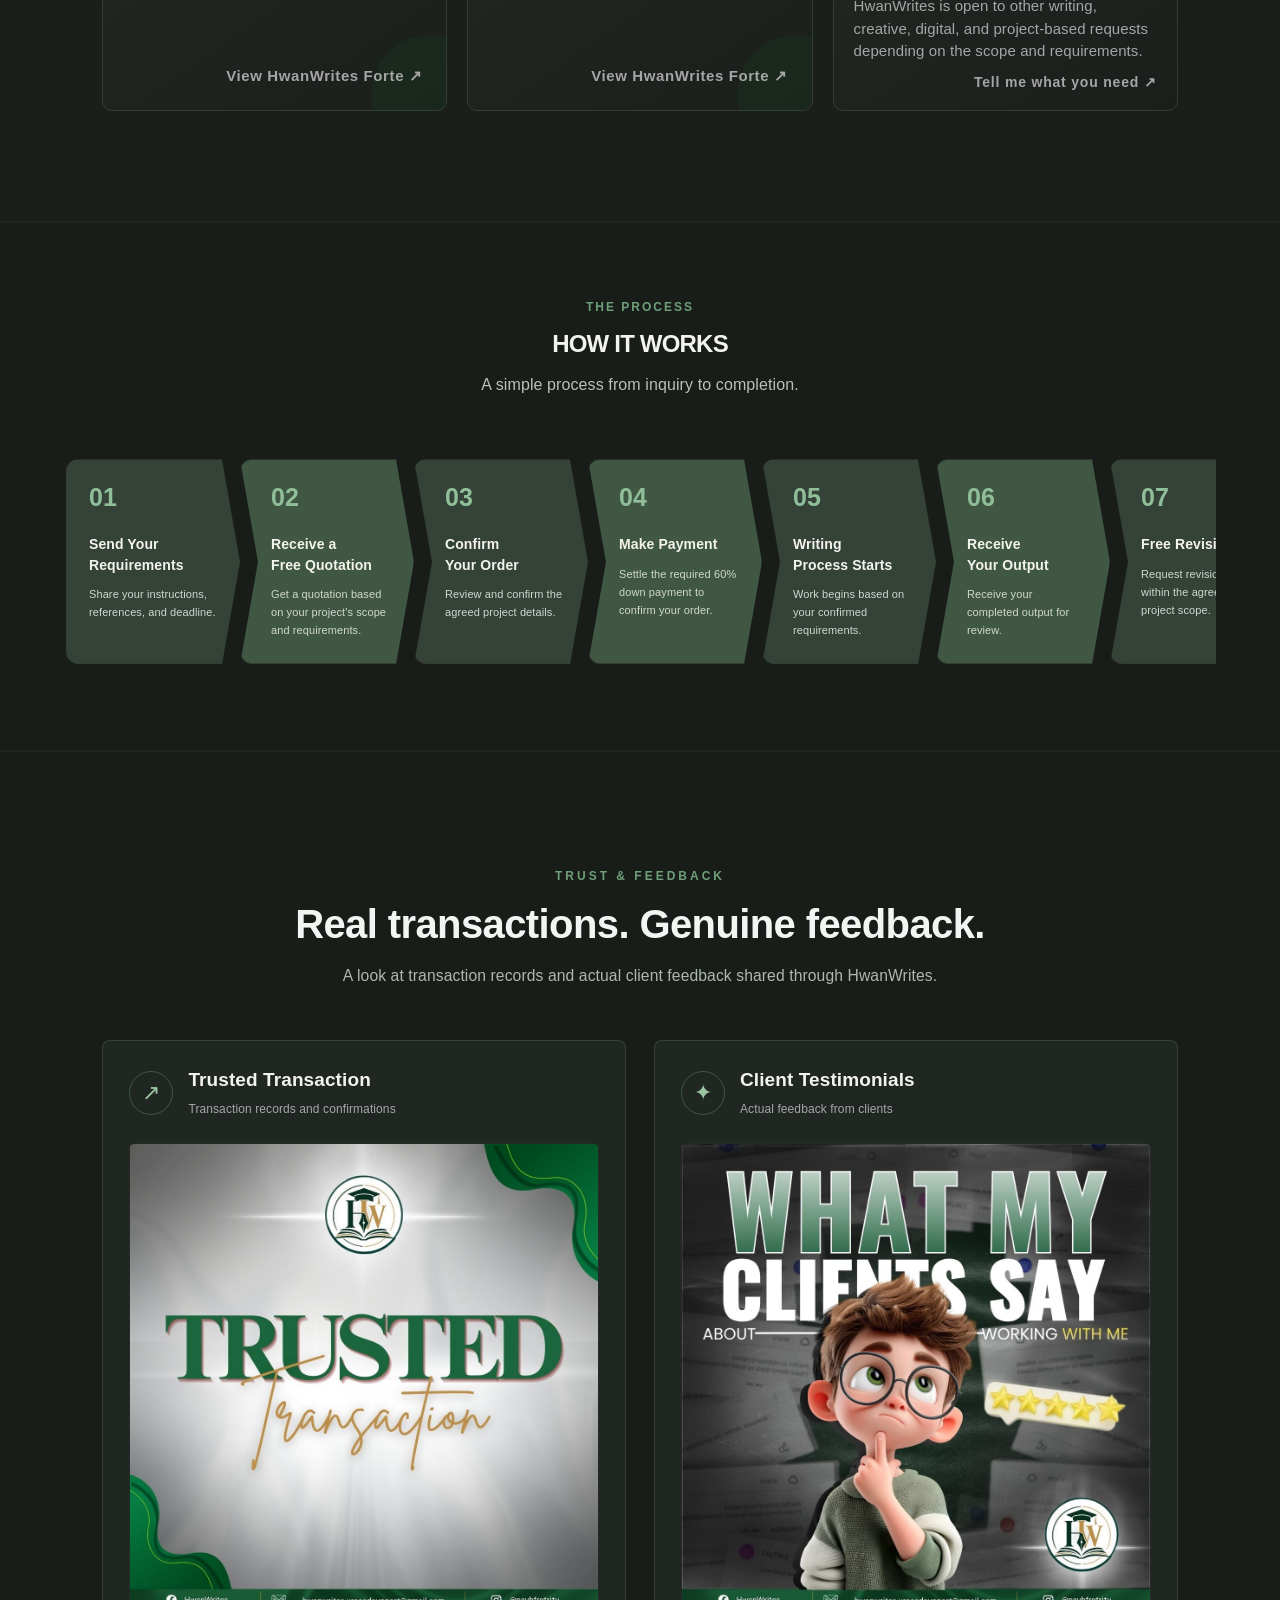
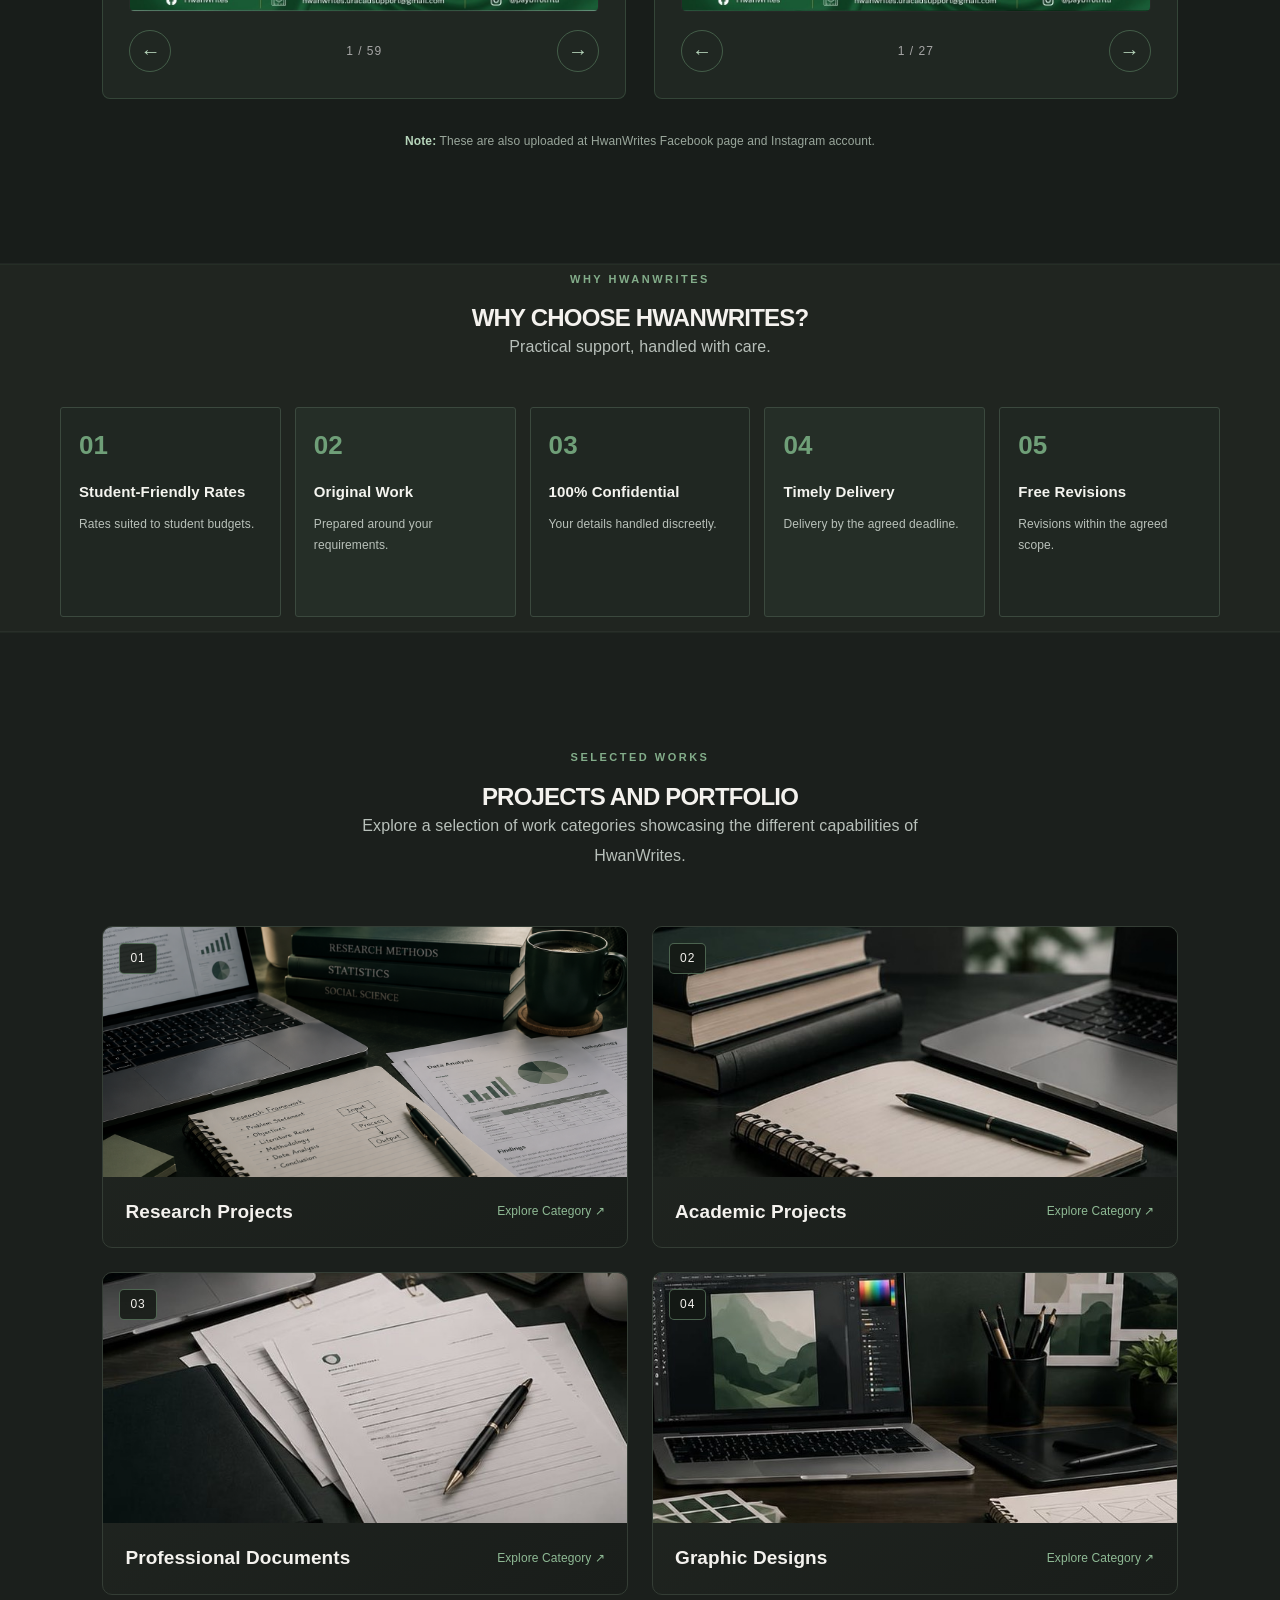
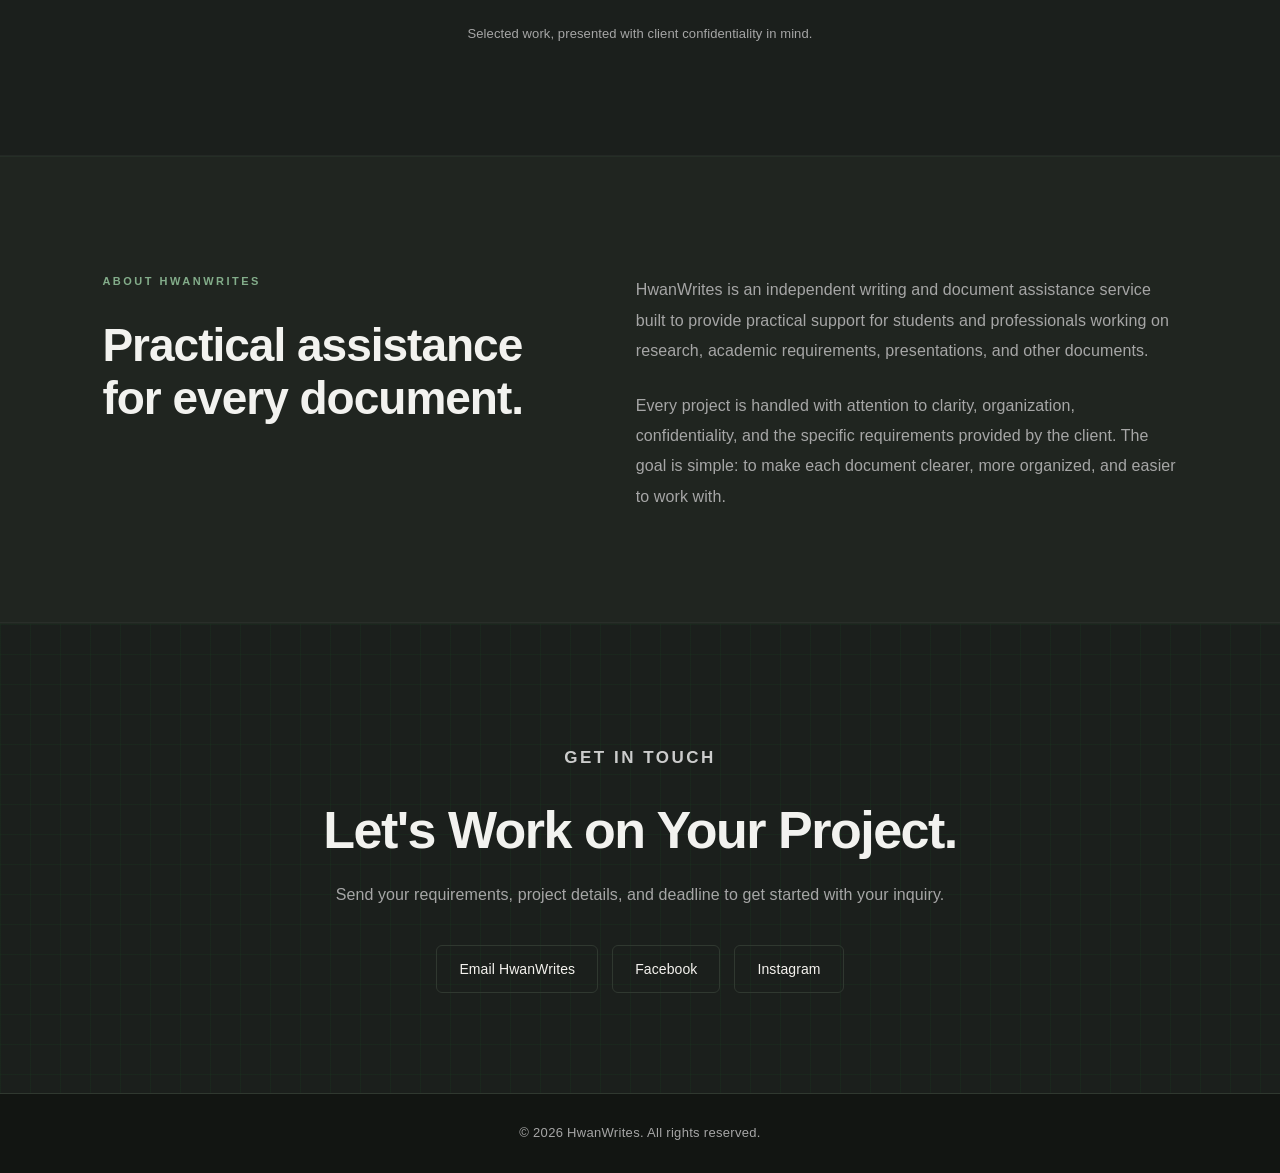
==== commit b0f0798e: "Update homepage and profile page" ====
--- a/index.html
+++ b/index.html
@@ -52,11 +52,7 @@
 <!-- Hero Section -->
 <main>
 
-    <section id="home" class="hero" has-moving-light">
-
-        <div class="hero-image">
-            <img src="images/GradPicture.jpg" alt="HwanWrites founder graduation portrait">
-        </div>
+    <section id="home" class="hero">
 
         <div class="hero-content">
 
@@ -90,8 +86,8 @@
         </div>
 
     </section>
+
 </main>
-
 
     <section id="services" class="services">
 
--- a/style.css
+++ b/style.css
@@ -119,40 +119,20 @@
 .hero {
     min-height: calc(100vh - 92px);
     display: flex;
-    justify-content: flex-start;
+    justify-content: center;
     align-items: center;
-    gap: 200px;
-    text-align: left;
-    padding: 100px 8% 100px 8%;
-}
-
-.hero-image {
-    flex: 0 0 42%;
-    max-width: 440px;
-    transform: translate(100px, -45px);
-}
-
-.hero-image img {
-    display: block;
+    text-align: center;
+    padding: 100px 8%;
+}
+
+.hero-content {
     width: 100%;
-    aspect-ratio: 3 / 4;
-    height: auto;
-    object-fit: cover;
-    object-position: center 60%;
-    border: 2px solid #053f14;
-    border-radius: 4px;
-}
-
-.hero-content {
-    flex: 1;
-    max-width: 650px;
-    padding-left: 20px;
+    max-width: 850px;
     display: flex;
     flex-direction: column;
-    align-items: flex-start;
+    align-items: center;
     position: relative;
-    top: -45px;
-    left: 120px;
+    margin: 0 auto;
 }
 
 .small-heading {
@@ -160,27 +140,30 @@
     letter-spacing: 1.5px;
     line-height: 1.8;
     margin: 0;
-    max-width: 480px;
+    max-width: 100%;
+    text-align: center;
 }
 
 .hero-content h1 {
     font-size: 76px !important;
     line-height: 1.08;
     margin: 26px 0;
-    max-width: 600px;
+    max-width: 800px;
+    text-align: center;
 }
 
 .hero-description {
     font-size: 20px;
     line-height: 1.9;
-    max-width: 500px;
-    margin: 0;
+    max-width: 650px;
+    margin: 0 auto;
+    text-align: center;
 }
 
 .hero-buttons {
     display: flex;
     flex-wrap: wrap;
-    justify-content: flex-start;
+    justify-content: center;
     align-items: center;
     gap: 18px;
     margin-top: 34px;
@@ -5911,3 +5894,118 @@
         transform: none;
     }
 }
+
+/* ========================================
+   MORE ABOUT ME
+======================================== */
+
+.more-about-me {
+    padding: 50px 6%;
+    background-color: var(--dark-bg, #181D1A);
+    color: #F4F4EF;
+    overflow: hidden;
+}
+
+.more-about-title {
+    text-align: center;
+    font-size: 48px;
+    margin: 0 0 75px;
+}
+
+.more-about-layout {
+    max-width: 1500px;
+    margin: 0 auto;
+    display: grid;
+    grid-template-columns: 1fr minmax(300px, 450px) 1fr;
+    align-items: center;
+    gap: 60px;
+}
+
+.more-about-column {
+    display: flex;
+    flex-direction: column;
+    gap: 55px;
+}
+
+.about-item {
+    position: relative;
+    max-width: 310px;
+}
+
+.left-column .about-item {
+    margin-left: auto;
+    text-align: right;
+}
+
+.right-column .about-item {
+    margin-right: auto;
+    text-align: left;
+}
+
+.about-item h3 {
+    color: #6F9F78;
+    font-size: 15px;
+    letter-spacing: 1.5px;
+    margin: 0 0 12px;
+}
+
+.about-item p {
+    color: #D5D9D3;
+    font-size: 15px;
+    line-height: 1.8;
+    margin: 0;
+}
+
+.more-about-photo {
+    position: relative;
+    display: flex;
+    justify-content: center;
+    align-items: center;
+}
+
+.more-about-photo img {
+    display: block;
+    width: 100%;
+    max-width: 500px;
+    aspect-ratio: 1 / 1;
+    object-fit: cover;
+    object-position: center 60%;
+    border: 1px solid rgba(111, 159, 120, 0.55);
+    box-shadow: 0 20px 55px rgba(0, 0, 0, 0.35);
+}
+
+/* MOBILE LAYOUT */
+@media (max-width: 768px) {
+    .more-about-me {
+        padding: 80px 7%;
+    }
+
+    .more-about-title {
+        font-size: 36px;
+        margin-bottom: 40px;
+    }
+
+    .more-about-layout {
+        grid-template-columns: 1fr;
+        gap: 40px;
+    }
+
+    .more-about-photo {
+        grid-row: 1;
+    }
+
+    .more-about-photo img {
+        max-width: 300px;
+    }
+
+    .more-about-column {
+        gap: 30px;
+    }
+
+    .left-column .about-item,
+    .right-column .about-item {
+        max-width: 100%;
+        margin: 0;
+        text-align: center;
+    }
+}
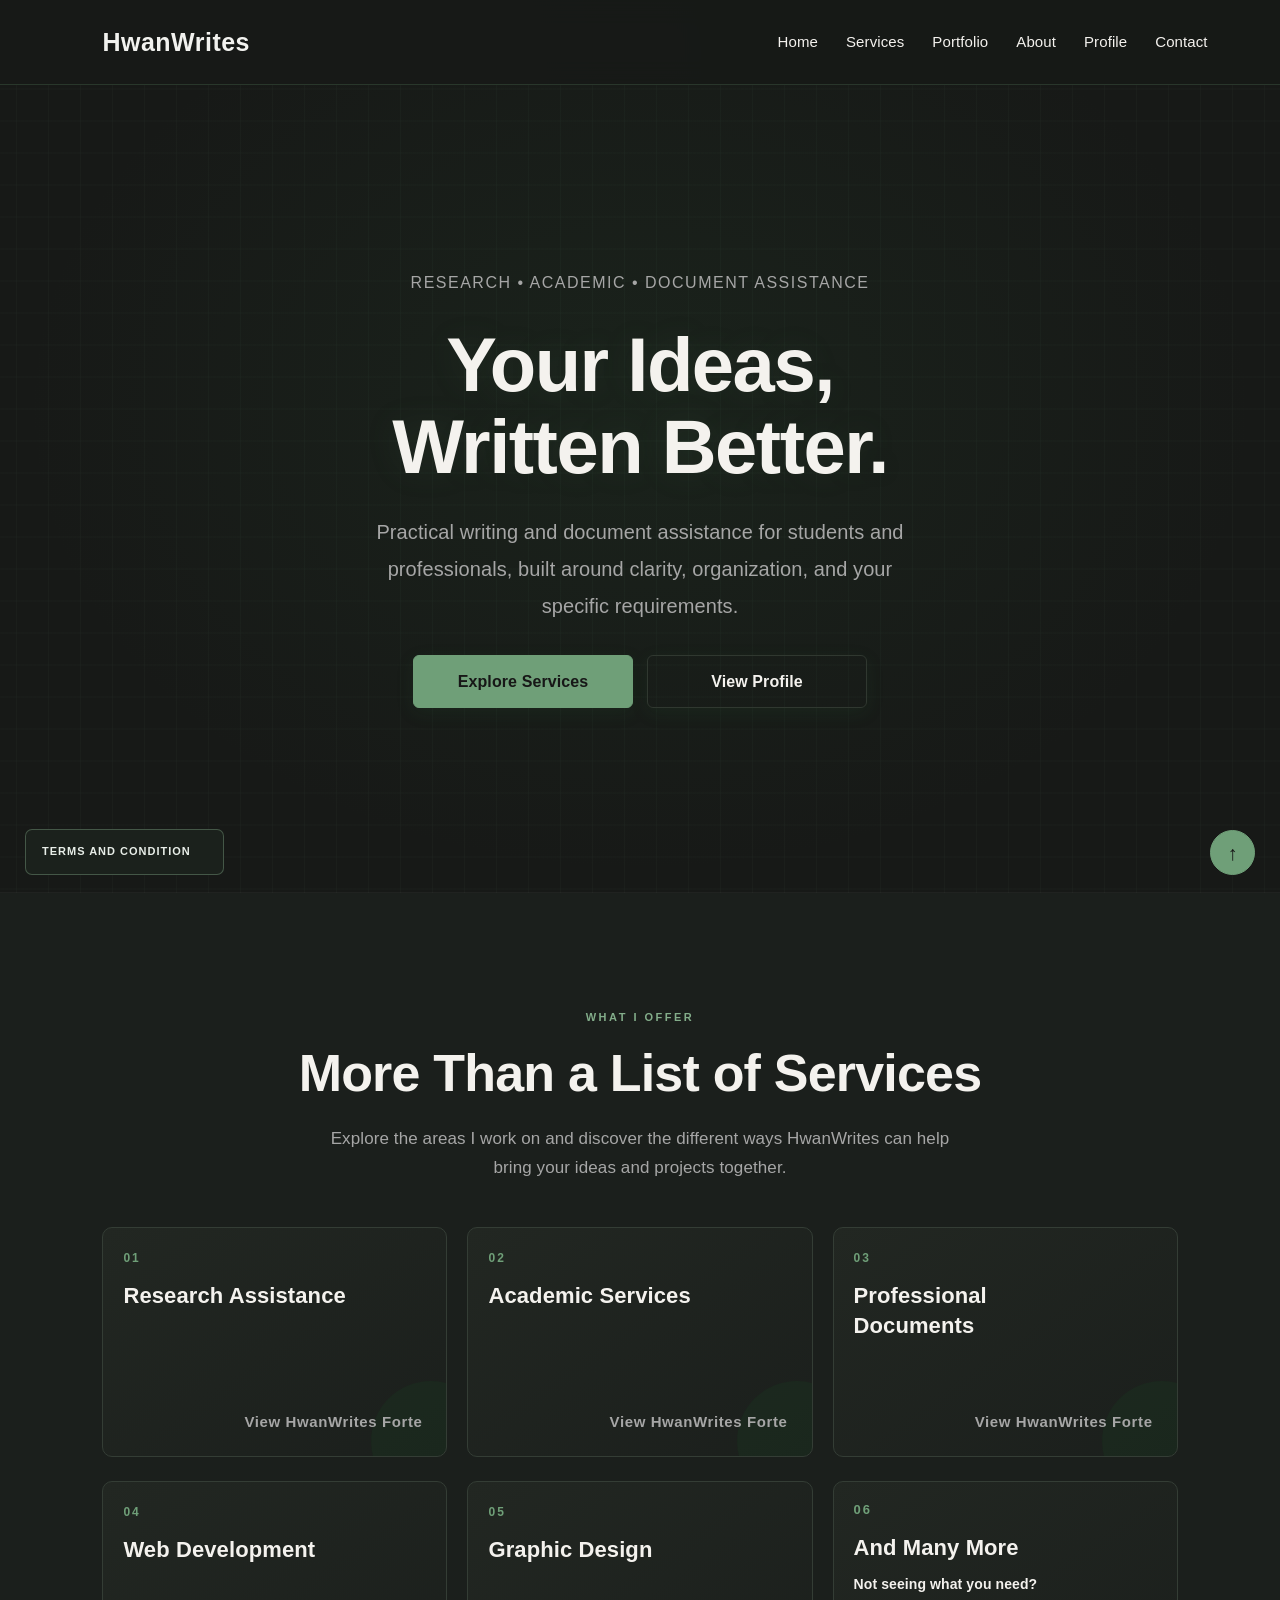
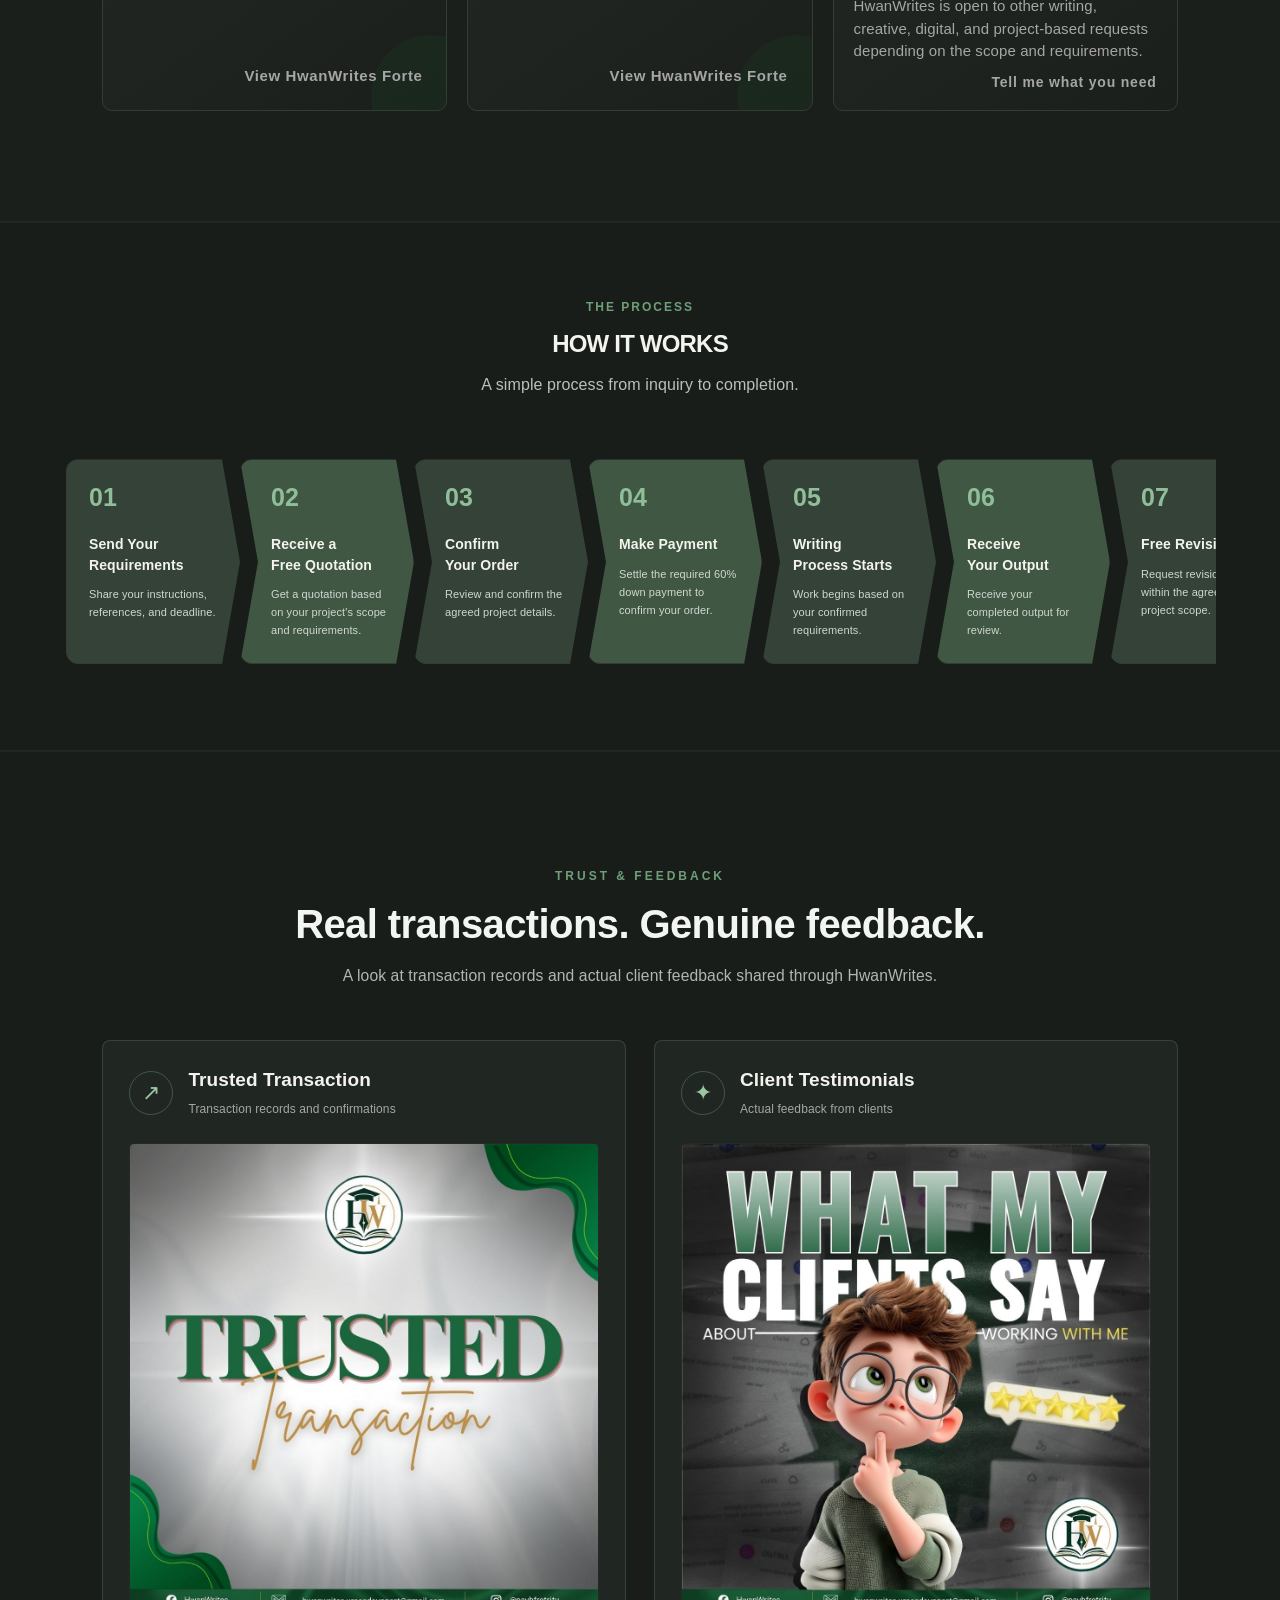
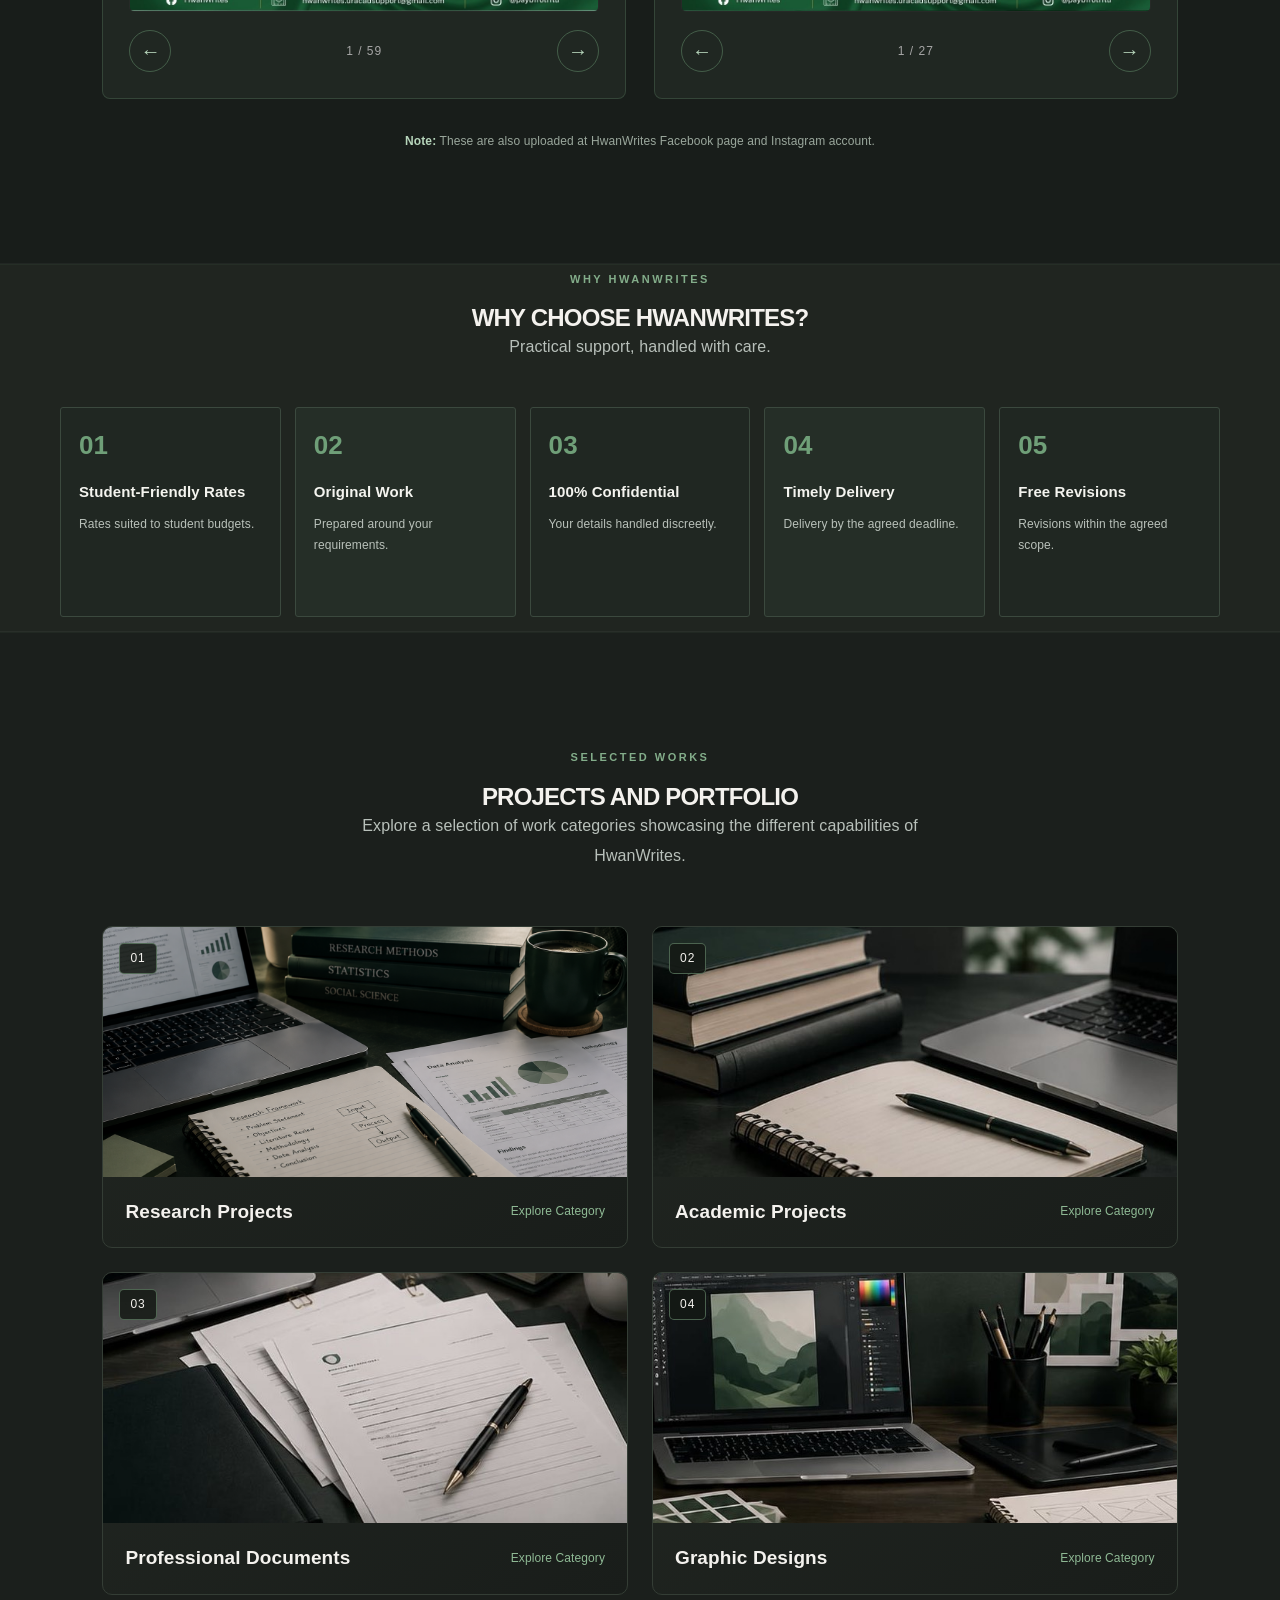
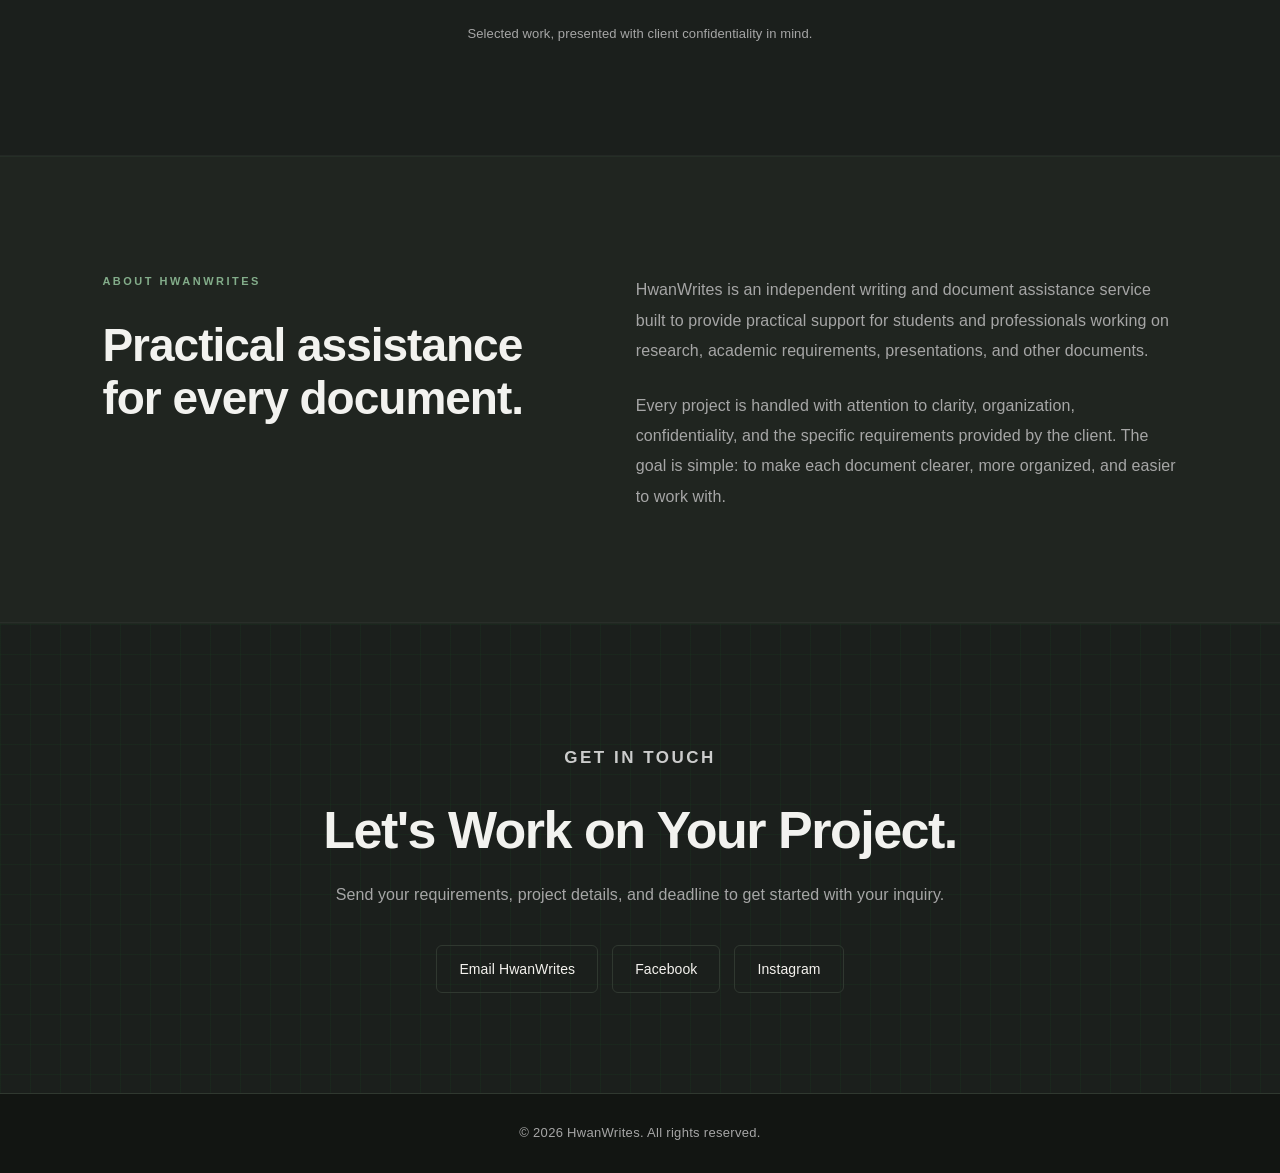
==== commit 528667bd: "Update services and profile card styling" ====
--- a/index.html
+++ b/index.html
@@ -89,7 +89,7 @@
 
 </main>
 
-    <section id="services" class="services">
+<section id="services" class="services">
 
     <div class="section-heading">
 
@@ -110,108 +110,105 @@
 
     <div class="service-container">
 
+        <!-- 01 RESEARCH ASSISTANCE -->
         <div class="service-card service-card-interactive" data-service="research">
 
-            <span class="service-number">
-                01
-            </span>
+            <span class="service-number">01</span>
 
             <h3>
                 Research Assistance
             </h3>
 
             <p class="service-card-prompt">
-                View HwanWrites Forte ↗
-            </p>
-
-        </div>
-
+                View HwanWrites Forte
+            </p>
+
+        </div>
+
+        <!-- 02 ACADEMIC SERVICES -->
         <div class="service-card service-card-interactive" data-service="academic">
 
-            <span class="service-number">
-                02
-            </span>
+            <span class="service-number">02</span>
 
             <h3>
                 Academic Services
             </h3>
 
             <p class="service-card-prompt">
-                View HwanWrites Forte ↗
-            </p>
-
-        </div>
-
+                View HwanWrites Forte
+            </p>
+
+        </div>
+
+        <!-- 03 PROFESSIONAL DOCUMENTS -->
         <div class="service-card service-card-interactive" data-service="documents">
 
-            <span class="service-number">
-                03
-            </span>
+            <span class="service-number">03</span>
 
             <h3>
                 Professional Documents
             </h3>
 
             <p class="service-card-prompt">
-                View HwanWrites Forte ↗
-            </p>
-
-        </div>
-
+                View HwanWrites Forte
+            </p>
+
+        </div>
+
+        <!-- 04 WEB DEVELOPMENT -->
         <div class="service-card service-card-interactive" data-service="web">
 
-            <span class="service-number">
-                04
-            </span>
+            <span class="service-number">04</span>
 
             <h3>
                 Web Development
             </h3>
 
             <p class="service-card-prompt">
-                View HwanWrites Forte ↗
-            </p>
-
-        </div>
-
+                View HwanWrites Forte
+            </p>
+
+        </div>
+
+        <!-- 05 GRAPHIC DESIGN -->
         <div class="service-card service-card-interactive" data-service="design">
 
-            <span class="service-number">
-                05
-            </span>
+            <span class="service-number">05</span>
 
             <h3>
                 Graphic Design
             </h3>
 
             <p class="service-card-prompt">
-                View HwanWrites Forte ↗
-            </p>
-
-        </div>
-
+                View HwanWrites Forte
+            </p>
+
+        </div>
+
+        <!-- 06 AND MANY MORE -->
         <div class="service-card service-card-more">
 
-            <span class="service-number">
-                06
-            </span>
+            <span class="service-number">06</span>
 
             <h3>
-            and Many More
+                And Many More
             </h3>
 
             <p class="service-more-text">
-            <strong>Not seeing what you need?</strong><br>
-            HwanWrites is open to other writing, creative, digital,
-            and project-based requests depending on the scope and requirements.
+                <strong>Not seeing what you need?</strong><br>
+                HwanWrites is open to other writing, creative, digital,
+                and project-based requests depending on the scope and requirements.
             </p>
 
             <a href="#contact" class="service-card-prompt">
-                Tell me what you need ↗
+                Tell me what you need
             </a>
 
         </div>
 
+    </div>
+
+    <!-- SERVICE DETAILS POP-UP -->
     <div id="service-details" class="service-details">
 
         <div class="service-details-content">
@@ -525,7 +522,7 @@
             </div>
             <div class="project-category-info">
                 <h3>Research Projects</h3>
-                <span>Explore Category ↗</span>
+                <span>Explore Category </span>
             </div>
         </a>
 
@@ -539,7 +536,7 @@
             </div>
             <div class="project-category-info">
                 <h3>Academic Projects</h3>
-                <span>Explore Category ↗</span>
+                <span>Explore Category </span>
             </div>
         </a>
 
@@ -553,7 +550,7 @@
             </div>
             <div class="project-category-info">
                 <h3>Professional Documents</h3>
-                <span>Explore Category ↗</span>
+                <span>Explore Category </span>
             </div>
         </a>
 
@@ -567,7 +564,7 @@
             </div>
             <div class="project-category-info">
                 <h3>Graphic Designs</h3>
-                <span>Explore Category ↗</span>
+                <span>Explore Category </span>
             </div>
         </a>
 
@@ -684,7 +681,7 @@
         aria-controls="terms-panel"
     >
         <span>TERMS AND CONDITION</span>
-        <span class="terms-toggle-icon">↗</span>
+        <span class="terms-toggle-icon"></span>
     </button>
 
     <div
--- a/style.css
+++ b/style.css
@@ -4771,9 +4771,11 @@
     aspect-ratio: 4 / 5;
     min-width: 0;
     perspective: 1000px;
-    border: none;
+    border: 1px solid #6f9f78;
+    border-radius: 7px;
     overflow: visible;
     background: transparent;
+    box-sizing: border-box;
 }
 
 .flip-card-inner {
@@ -4820,14 +4822,14 @@
     left: 10px;
     right: 10px;
     bottom: 10px;
-    padding: 8px 10px;
+    padding: 7px 9px;
     border-radius: 3px;
     background: rgba(20, 29, 23, 0.72);
     color: #ffffff;
-    font-size: 11px;
+    font-size: 10px;
     letter-spacing: 0.04em;
     text-align: center;
-    opacity: 0;
+    opacity: 1;
     transition: opacity 0.3s ease;
 }
 
@@ -4844,7 +4846,7 @@
     flex-direction: column;
     align-items: flex-start;
     justify-content: center;
-    padding: clamp(14px, 1.6vw, 22px);
+    padding: 14px;
     background: #eaf0e9;
     color: #26372b;
     border: 1px solid #d5e1d4;
@@ -4853,32 +4855,32 @@
 }
 
 .flip-card-back .story-number {
-    margin-bottom: 10px;
+    margin-bottom: 7px;
     color: #6f9f78;
-    font-size: 10px;
+    font-size: 9px;
     font-weight: 700;
     letter-spacing: 0.14em;
 }
 
 .flip-card-back h3 {
-    margin: 0 0 12px;
+    margin: 0 0 8px;
     color: #26372b;
-    font-size: clamp(14px, 1.2vw, 18px);
-    line-height: 1.35;
+    font-size: 14px;
+    line-height: 1.3;
 }
 
 .flip-card-back p {
     margin: 0;
     color: #435247;
-    font-size: clamp(10px, 0.85vw, 12px);
-    line-height: 1.65;
+    font-size: 10px;
+    line-height: 1.5;
     overflow-wrap: anywhere;
 }
 
 .flip-card-back .back-hint {
-    margin-top: 12px;
+    margin-top: 8px;
     color: #6f9f78;
-    font-size: 10px;
+    font-size: 9px;
     letter-spacing: 0.04em;
 }
 
@@ -4891,39 +4893,8 @@
     }
 }
 
-/* COMPACT STORY FLIP CARDS */
-.flip-card-back {
-    padding: 14px;
-}
-
-.flip-card-back .story-number {
-    font-size: 9px;
-    margin-bottom: 7px;
-}
-
-.flip-card-back h3 {
-    font-size: 14px;
-    line-height: 1.3;
-    margin-bottom: 8px;
-}
-
-.flip-card-back p {
-    font-size: 10px;
-    line-height: 1.5;
-}
-
-.flip-card-back .back-hint {
-    font-size: 9px;
-    margin-top: 8px;
-}
-
-.flip-hint {
-    font-size: 10px;
-    padding: 7px 9px;
-    opacity: 1;
-}
-
-/* Slightly smaller text on narrow screens */
+/* MOBILE RESPONSIVENESS */
+
 @media (max-width: 480px) {
     .flip-card-back {
         padding: 12px;
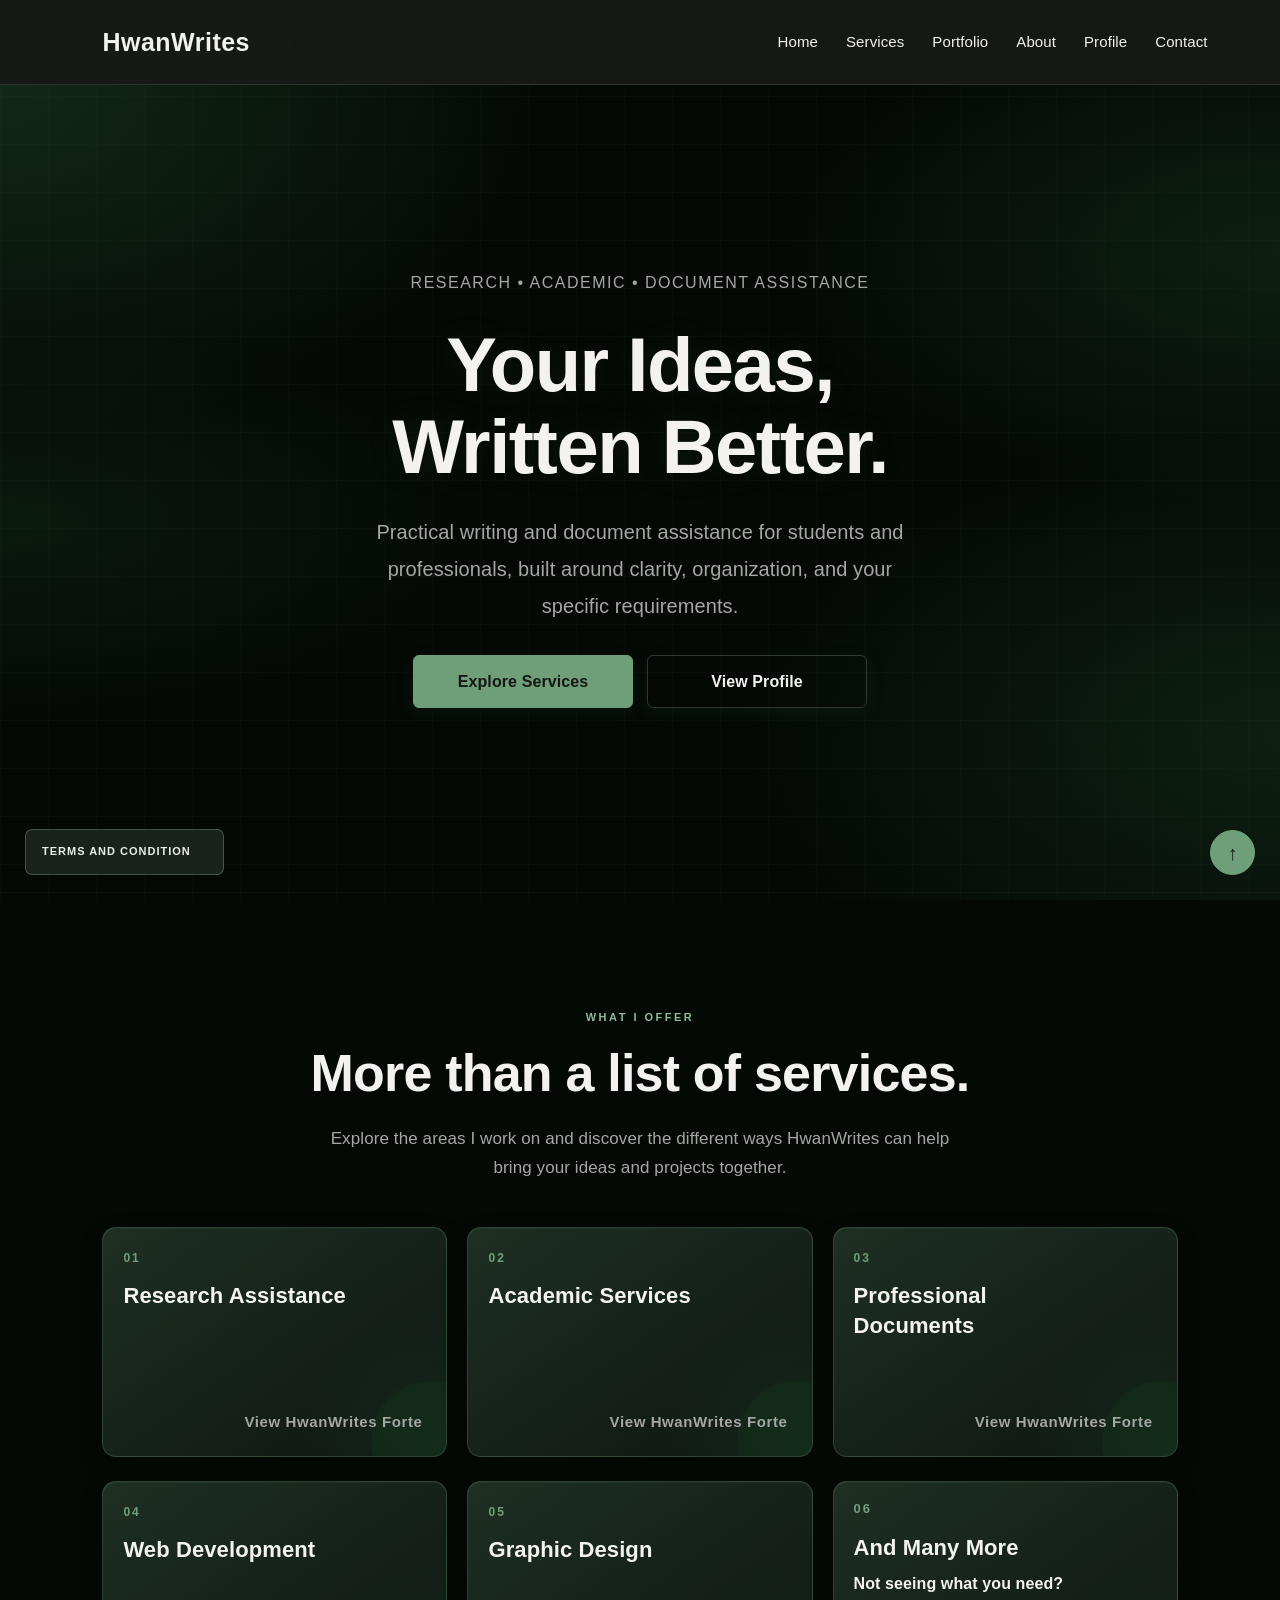
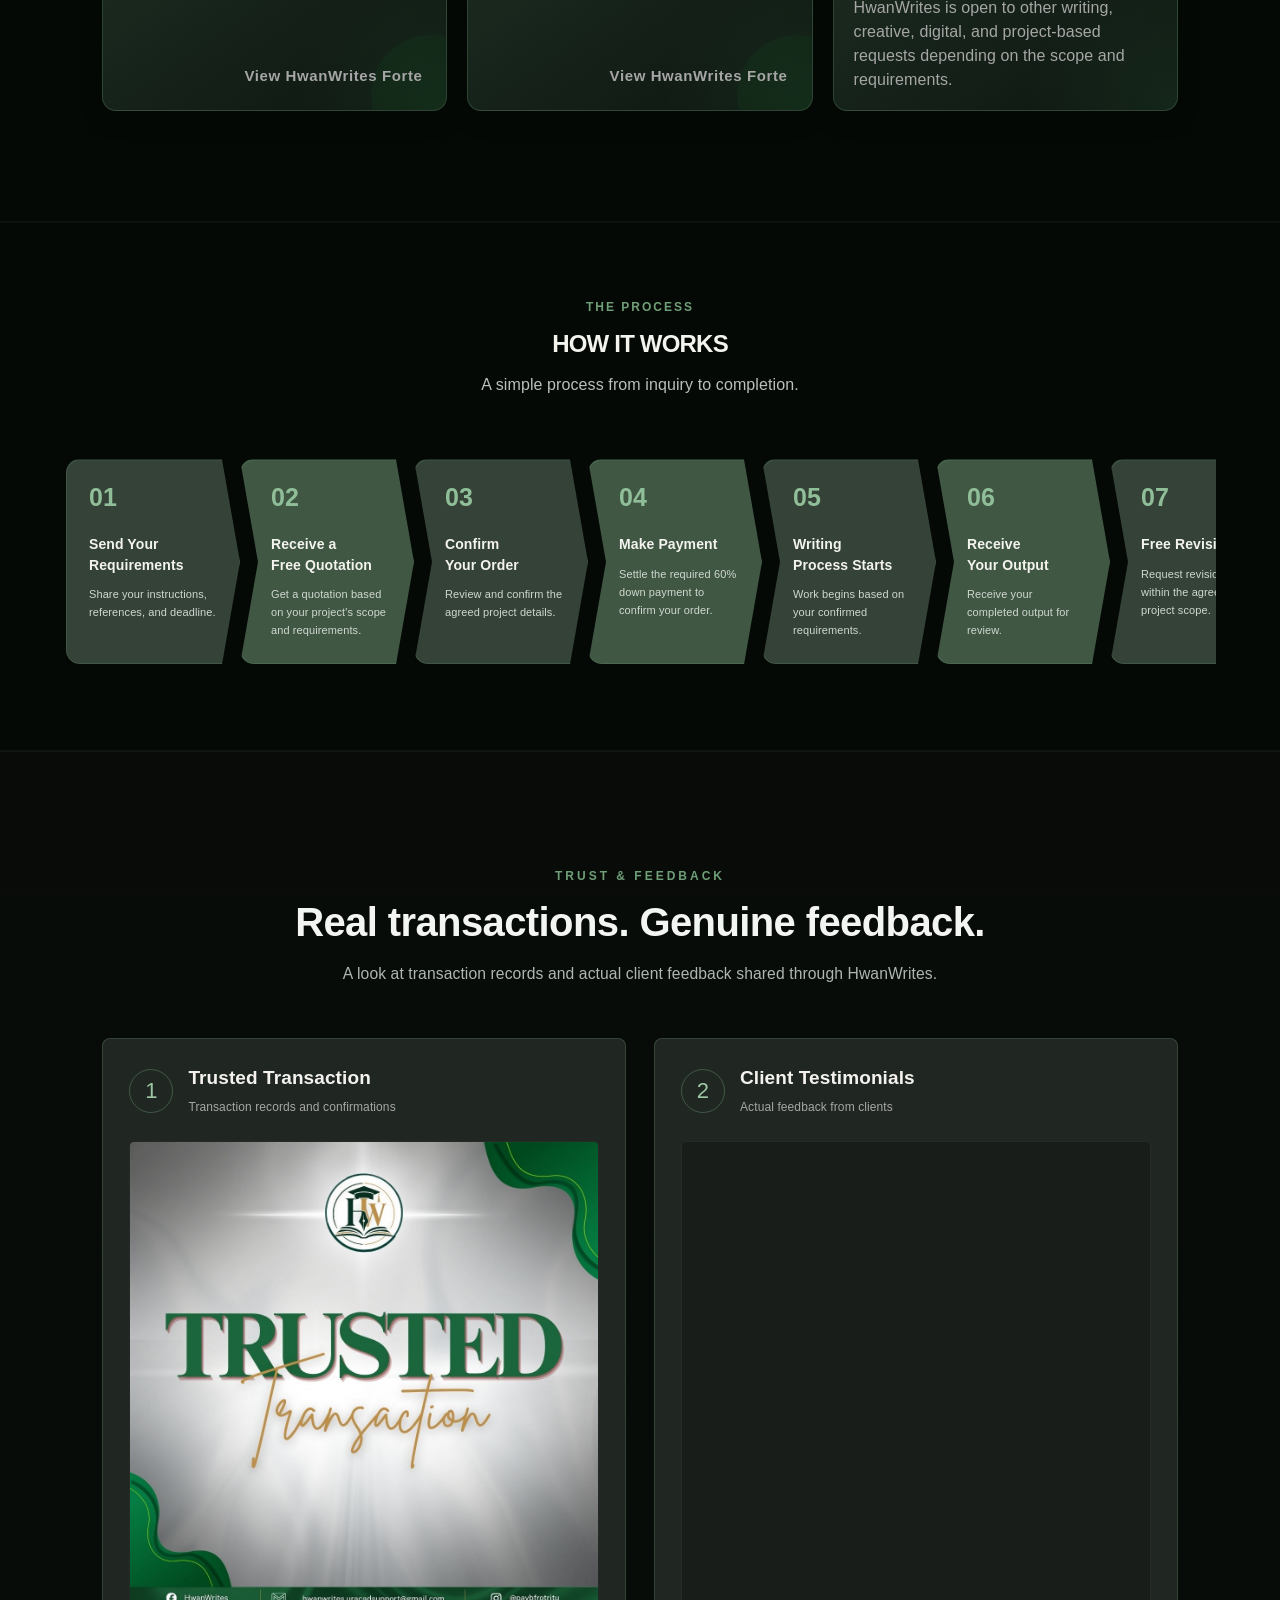
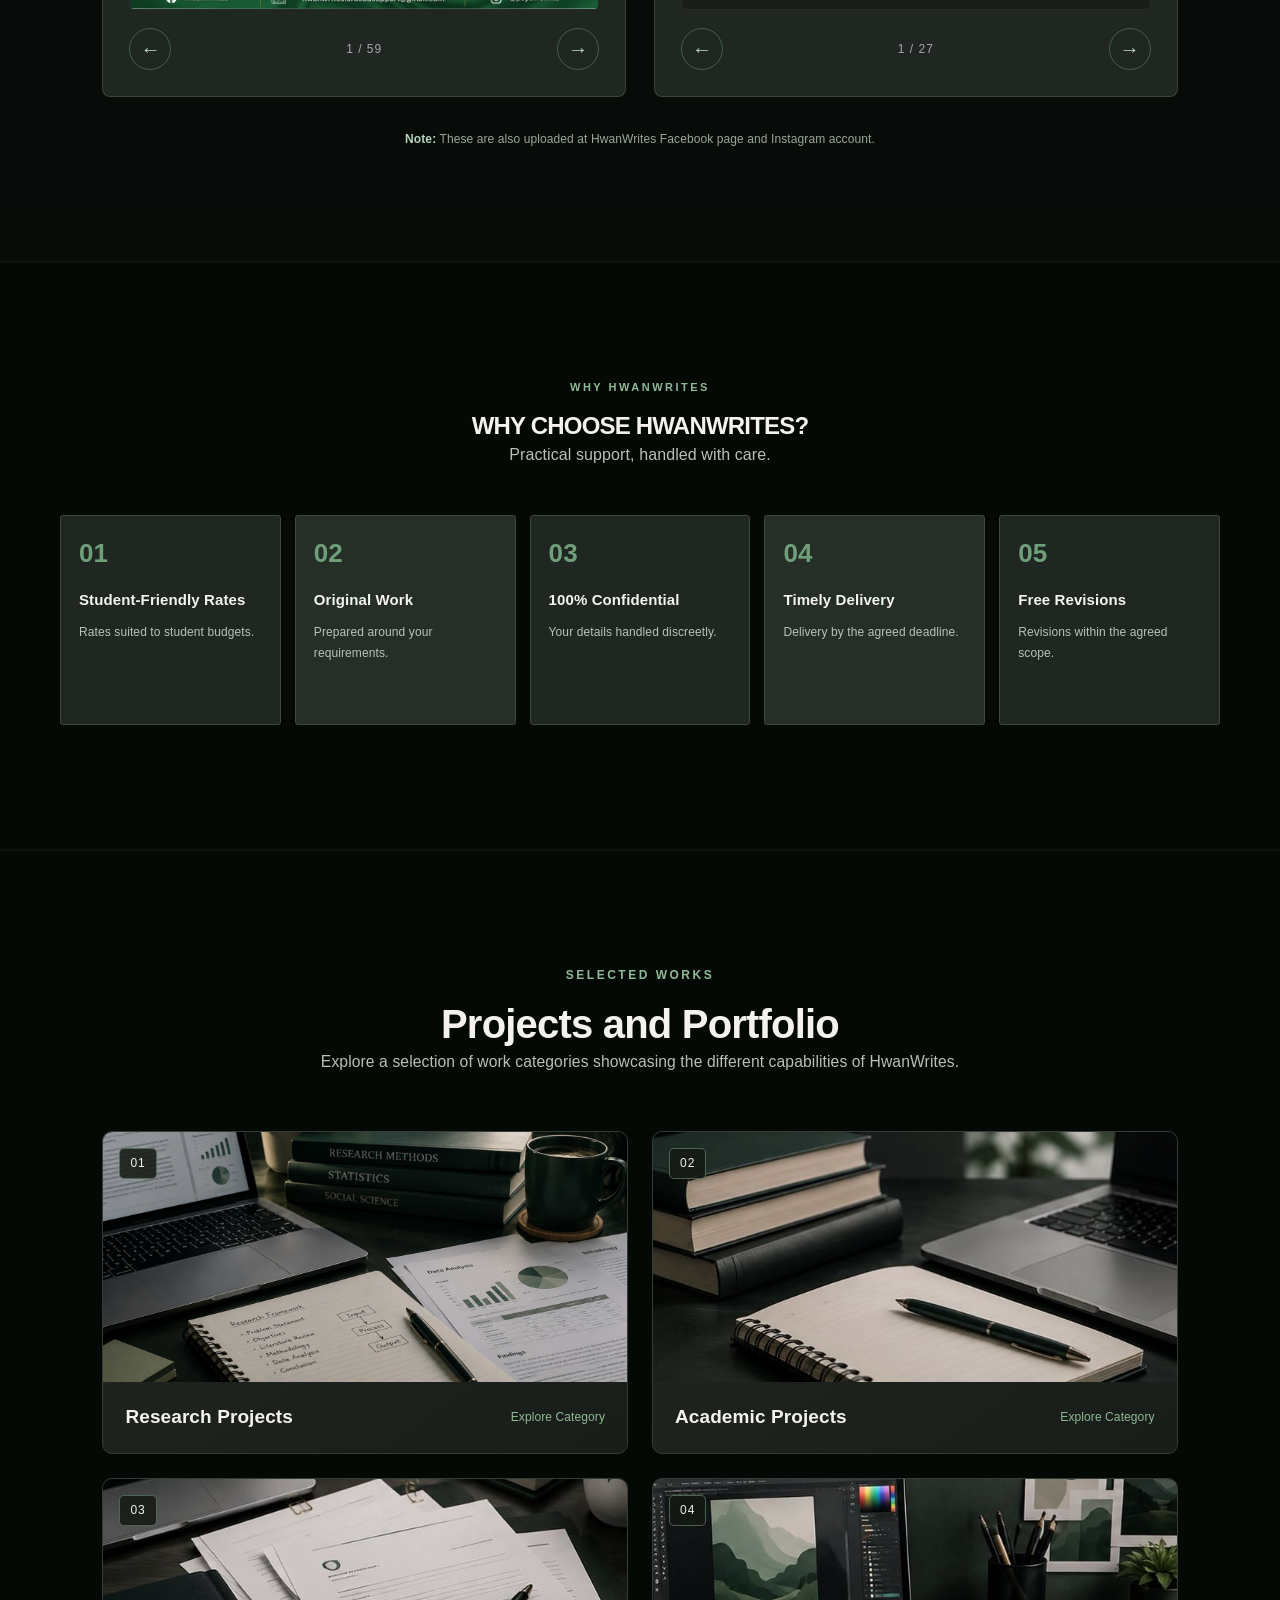
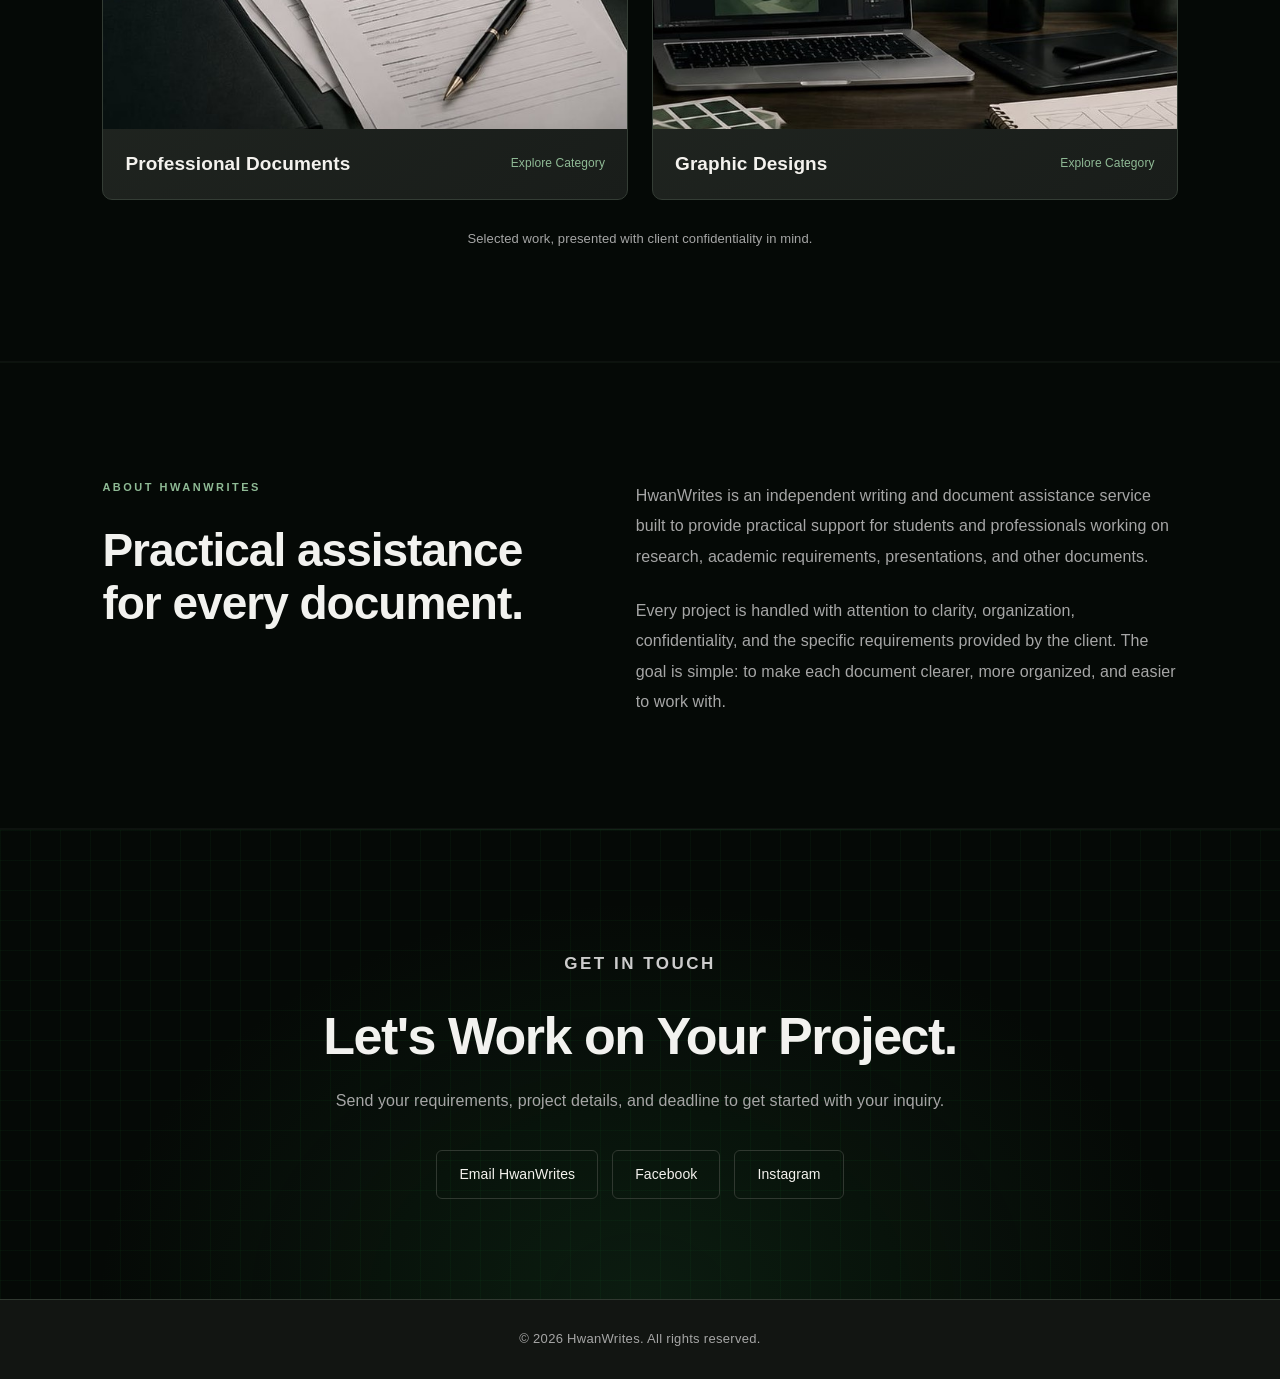
==== commit 67bf63cf: "Update portfolio page styling" ====
--- a/index.html
+++ b/index.html
@@ -89,154 +89,229 @@
 
 </main>
 
+
 <section id="services" class="services">
 
     <div class="section-heading">
-
-        <p class="section-label">
-            WHAT I OFFER
-        </p>
-
-        <h2>
-            More Than a List of Services
-        </h2>
+        <p class="section-label">WHAT I OFFER</p>
+
+        <h2>More than a list of services.</h2>
 
         <p>
             Explore the areas I work on and discover the different ways
             HwanWrites can help bring your ideas and projects together.
         </p>
-
     </div>
 
     <div class="service-container">
 
         <!-- 01 RESEARCH ASSISTANCE -->
         <div class="service-card service-card-interactive" data-service="research">
-
             <span class="service-number">01</span>
-
-            <h3>
-                Research Assistance
-            </h3>
-
-            <p class="service-card-prompt">
-                View HwanWrites Forte
-            </p>
-
+            <h3>Research Assistance</h3>
+            <p class="service-card-prompt">View HwanWrites Forte </p>
+
+            <ul class="service-forte-list">
+                <li>Complete Research Paper</li>
+                <li>Chapter 1–5 Only</li>
+                <li>Per-Chapter</li>
+                <li>Per-Parts</li>
+                <li>Questionnaire <small>(Adopted, Modified, Researchers'-Made)</small></li>
+                <li>Research Abstract</li>
+                <li>Research Gap</li>
+                <li>Bibliography</li>
+                <li>Appendices</li>
+                <li>Table of Contents</li>
+                <li>PPT</li>
+                <li>Curriculum Vitae</li>
+                <li>Research Title Proposal</li>
+                <li>Questionnaire Construction <small>(with Google Forms setup)</small></li>
+                <li>Data Encoding</li>
+                <li>Data Cleaning</li>
+                <li>Statistical Analysis <small>(Excel/SPSS/JASP)</small></li>
+                <li>IMRaD Assistance</li>
+                <li>Oral Defense PPT</li>
+                <li>APA 7 Formatting</li>
+                <li>Reference Checking</li>
+                <li>Citation Formatting</li>
+                <li>Grammar Checking</li>
+                <li>Proofreading</li>
+                <li>Manual Paraphrasing</li>
+                <li>Manual AI Content Revision</li>
+            </ul>
         </div>
 
         <!-- 02 ACADEMIC SERVICES -->
         <div class="service-card service-card-interactive" data-service="academic">
-
             <span class="service-number">02</span>
-
-            <h3>
-                Academic Services
-            </h3>
-
-            <p class="service-card-prompt">
-                View HwanWrites Forte
-            </p>
-
+            <h3>Academic Services</h3>
+            <p class="service-card-prompt">View HwanWrites Forte </p>
+
+            <ul class="service-forte-list">
+                <li>Essays</li>
+                <li>Reflection Papers</li>
+                <li>Reaction Papers</li>
+                <li>Position Papers</li>
+                <li>Critique Papers</li>
+                <li>Case Studies</li>
+                <li>Concept Papers</li>
+                <li>Academic Reports</li>
+                <li>OJT Journal Entry</li>
+                <li>Business Plan</li>
+                <li>Marketing Plan</li>
+                <li>Event Plan</li>
+                <li>Complete Feasibility Study Assistance</li>
+                <li>Senior High School Research</li>
+                <li>Reaction and Analysis Papers</li>
+                <li>Learning Activity Sheets</li>
+                <li>Modules and Worksheets</li>
+                <li>Summaries and Syntheses</li>
+                <li>Chapter Summaries</li>
+                <li>Book and Article Reviews</li>
+                <li>Literature Reviews</li>
+                <li>Annotated Bibliographies</li>
+                <li>Oral Presentation Scripts</li>
+                <li>Academic PowerPoint Presentations</li>
+            </ul>
         </div>
 
         <!-- 03 PROFESSIONAL DOCUMENTS -->
         <div class="service-card service-card-interactive" data-service="documents">
-
             <span class="service-number">03</span>
-
-            <h3>
-                Professional Documents
-            </h3>
-
-            <p class="service-card-prompt">
-                View HwanWrites Forte
-            </p>
-
+            <h3>Professional Documents</h3>
+            <p class="service-card-prompt">View HwanWrites Forte </p>
+
+            <ul class="service-forte-list">
+                <li>Resume/Curriculum Vitae <small>(ATS Friendly with Cover/Application Letter)</small></li>
+                <li>Letter of Intent</li>
+                <li>Letter of Request</li>
+                <li>Formal Letters</li>
+                <li>Business Letter</li>
+                <li>Invitation Letter/Content</li>
+                <li>Authorization Letter</li>
+                <li>Personal Statements</li>
+                <li>Statement of Purpose <small>(SOP)</small></li>
+                <li>Professional Profiles</li>
+                <li>Memorandum of Agreement <small>(Drafting)</small></li>
+                <li>Certificates Content</li>
+                <li>Product Costing</li>
+                <li>Minutes of the Meeting</li>
+                <li>Accomplishment Reports</li>
+                <li>Narrative Reports</li>
+                <li>Activity Reports</li>
+                <li>Financial Reports</li>
+                <li>Professional Presentations</li>
+                <li>Document Formatting and Organization</li>
+            </ul>
         </div>
 
         <!-- 04 WEB DEVELOPMENT -->
         <div class="service-card service-card-interactive" data-service="web">
-
             <span class="service-number">04</span>
-
-            <h3>
-                Web Development
-            </h3>
-
-            <p class="service-card-prompt">
-                View HwanWrites Forte
-            </p>
-
+            <h3>Web Development</h3>
+            <p class="service-card-prompt">View HwanWrites Forte </p>
+
+            <ul class="service-forte-list">
+                <li><strong>A. Web-based System</strong></li>
+                <li>Landing Pages</li>
+                <li>Static Website</li>
+                <li>Portfolio Websites</li>
+                <li>Personal Websites</li>
+                <li>Business Websites</li>
+                <li>System Development <small>(PHP/MySQL)</small></li>
+                <li>Laravel Development</li>
+                <li>Front-End Development <small>(HTML, CSS, JavaScript)</small></li>
+                <li>Database Design</li>
+                <li>System Integration</li>
+                <li>Deployment Guide</li>
+                <li>Maintenance Guide</li>
+                <li>Bug Fixing Support</li>
+                <li>Responsive Website Layouts</li>
+                <li>Website Styling and Customization</li>
+                <li>Website Content Layout</li>
+                <li>Navigation Bar Development</li>
+                <li>Interactive Buttons and Elements</li>
+                <li>Popup and Modal Development</li>
+                <li>Basic Form Validation</li>
+                <li>Website Animations and Effects</li>
+                <li>Basic Database Integration</li>
+                <li>Basic Website Setup and Hosting</li>
+                <li><strong>B. Documentation</strong></li>
+                <li>Chapter 1–5 Assistance</li>
+                <li>System Requirements</li>
+                <li>Specification <small>(SRS)</small></li>
+                <li>System Design <small>(DFD, ERD, UML)</small></li>
+                <li>User Interface Design</li>
+                <li>User Manual</li>
+                <li>Testing Documentation</li>
+                <li>Implementation Guide</li>
+                <li>Turnitin Check</li>
+                <li>Editing and Formatting</li>
+            </ul>
         </div>
 
         <!-- 05 GRAPHIC DESIGN -->
         <div class="service-card service-card-interactive" data-service="design">
-
             <span class="service-number">05</span>
-
-            <h3>
-                Graphic Design
-            </h3>
-
-            <p class="service-card-prompt">
-                View HwanWrites Forte
-            </p>
-
+            <h3>Graphic Design</h3>
+            <p class="service-card-prompt">View HwanWrites Forte </p>
+
+            <ul class="service-forte-list">
+                <li>Pubmats</li>
+                <li>Social Media Graphics</li>
+                <li>Posters</li>
+                <li>Flyers</li>
+                <li>Event Posters</li>
+                <li>Promotional Materials</li>
+                <li>Presentation Design</li>
+                <li>PowerPoint Layout Design</li>
+                <li>Branding Materials</li>
+                <li>Logo Concepts</li>
+                <li>Business Cards</li>
+                <li>Certificates</li>
+                <li>Invitations</li>
+                <li>Brochures</li>
+                <li>Infographics</li>
+                <li>Digital Banners</li>
+                <li>Social Media Covers</li>
+                <li>Promotional Visuals</li>
+                <li>Simple Layout Design</li>
+                <li>Photo Collages</li>
+                <li>Basic Photo Editing</li>
+                <li>Typography and Text Layout</li>
+                <li>Marketing Graphics</li>
+            </ul>
         </div>
 
         <!-- 06 AND MANY MORE -->
-        <div class="service-card service-card-more">
-
-            <span class="service-number">06</span>
-
-            <h3>
-                And Many More
-            </h3>
-
-            <p class="service-more-text">
-                <strong>Not seeing what you need?</strong><br>
-                HwanWrites is open to other writing, creative, digital,
-                and project-based requests depending on the scope and requirements.
-            </p>
-
-            <a href="#contact" class="service-card-prompt">
-                Tell me what you need
-            </a>
-
-        </div>
-
-    </div>
-
-    <!-- SERVICE DETAILS POP-UP -->
+        <a href="#contact" class="service-card service-card-more">
+        <span class="service-number">06</span>
+        <h3>And Many More</h3>
+
+        <p class="service-more-text">
+        <strong>Not seeing what you need?</strong><br>
+        HwanWrites is open to other writing, creative, digital,
+        and project-based requests depending on the scope and requirements.
+        </p>
+    </a>
+
+    <!-- SERVICE DETAILS POP-UP: KEEP ONLY ONE -->
     <div id="service-details" class="service-details">
-
         <div class="service-details-content">
 
             <button
                 class="service-details-close"
                 id="service-details-close"
                 aria-label="Close service details"
-            >
-                ×
-            </button>
-
-            <span
-                class="service-details-number"
-                id="service-details-number"
-            >
-                01
-            </span>
-
-            <h3 id="service-details-title">
-                Research Assistance
-            </h3>
-
-            <div id="service-details-list">
-            </div>
-
-        </div>
-
+            >×</button>
+
+            <span class="service-details-number" id="service-details-number">01</span>
+
+            <h3 id="service-details-title">Research Assistance</h3>
+
+            <div id="service-details-list"></div>
+
+        </div>
     </div>
 
 </section>
@@ -347,7 +422,7 @@
         <article class="trust-gallery-card">
 
             <div class="trust-card-heading">
-                <span class="trust-card-icon" aria-hidden="true">↗</span>
+                <span class="trust-card-icon" aria-hidden="true">1</span>
 
                 <div>
                     <h3>Trusted Transaction</h3>
@@ -397,7 +472,7 @@
         <article class="trust-gallery-card">
 
             <div class="trust-card-heading">
-                <span class="trust-card-icon" aria-hidden="true">✦</span>
+                <span class="trust-card-icon" aria-hidden="true">2</span>
 
                 <div>
                     <h3>Client Testimonials</h3>
@@ -503,7 +578,7 @@
 
     <div class="section-heading">
         <p class="section-label">SELECTED WORKS</p>
-        <h2>PROJECTS AND PORTFOLIO</h2>
+        <h2>Projects and Portfolio</h2>
         <p>
             Explore a selection of work categories showcasing
             the different capabilities of HwanWrites.
--- a/style.css
+++ b/style.css
@@ -715,20 +715,83 @@
     margin-bottom: 18px;
 }
 
-.profile-photo {
-    flex: 0.8;
-}
-
-.profile-photo img {
+/* PROFILE HERO PHOTO FRAME */
+.profile-hero .profile-photo {
+    flex: 0 1 420px;
     width: 100%;
     max-width: 420px;
-    aspect-ratio: 4 / 5;
+    min-width: 0;
+    aspect-ratio: 3 / 4;
+    border: 1px solid rgba(118, 225, 137, 0.75);
+    border-radius: 16px;
+    overflow: hidden;
+    box-sizing: border-box;
+    box-shadow: 0 20px 50px rgba(5, 85, 24, 0.18);
+    transition:
+        border-color 0.3s ease,
+        box-shadow 0.3s ease,
+        transform 0.3s ease;
+}
+
+/* IMAGE FITS FRAME */
+.profile-hero .profile-photo img {
+    display: block;
+    width: 100%;
+    height: 100%;
+    max-width: none;
+    margin: 0;
+    aspect-ratio: auto;
     object-fit: cover;
-    object-position: center;
-    display: block;
-    margin-left: auto;
-    border: 1px solid var(--border-color);
-    box-shadow: 0 20px 50px rgba(0, 0, 0, 0.25);
+    object-position: center 60%;
+    border: none;
+    border-radius: inherit;
+    box-shadow: none;
+}
+
+/* SUBTLE GREEN HOVER EFFECT */
+@media (hover: hover) and (pointer: fine) {
+    .profile-hero .profile-photo:hover {
+        border-color: #6f9f78;
+        box-shadow:
+            0 0 20px rgba(111, 159, 120, 0.22),
+            0 20px 50px rgba(0, 0, 0, 0.12);
+        transform: translateY(-4px);
+    }
+}
+
+/* MOBILE RESPONSIVENESS */
+@media (max-width: 768px) {
+    .profile-hero {
+        padding: 80px 6%;
+    }
+
+    .profile-hero-content {
+        flex-direction: column-reverse;
+        gap: 45px;
+    }
+
+    .profile-intro h1 {
+        font-size: 46px;
+    }
+
+    .profile-intro h2 {
+        font-size: 18px;
+    }
+
+    .profile-hero .profile-photo {
+        flex: none;
+        width: 100%;
+        max-width: 420px;
+        margin-inline: auto;
+        aspect-ratio: 3 / 4;
+    }
+}
+
+/* RESPECT REDUCED MOTION */
+@media (prefers-reduced-motion: reduce) {
+    .profile-hero .profile-photo {
+        transition: none;
+    }
 }
 
 /* MY JOURNEY */
@@ -1883,112 +1946,50 @@
     }
 }
 
+
+
 /* =========================================
-   FLOATING CERTIFICATE CAROUSEL
+   PROFILE PAGE CERTIFICATES
    ========================================= */
 
-.certificate-dock {
-    position: fixed;
-    right: 28px;
-    bottom: 28px;
-    z-index: 999;
-    font-family: inherit;
-}
-
-.certificate-toggle {
-    display: flex;
-    align-items: center;
-    gap: 10px;
-    padding: 13px 18px;
-    border: 1px solid rgba(21, 122, 40, 0.65);
-    border-radius: 8px;
-    background: #191919;
+.profile-certificates {
+    padding: 100px 8%;
+    background-color: var(--light-background);
+    text-align: center;
+}
+
+.profile-certificates .section-heading {
+    margin-bottom: 40px;
+}
+
+.certificate-category {
+    max-width: 900px;
+    margin: 0 auto 48px;
+    text-align: left;
+}
+
+.certificate-category h3 {
+    margin: 0 0 0;
+    padding: 0;
     color: var(--white);
-    font-family: inherit;
-    font-size: 13px;
-    font-weight: 600;
-    letter-spacing: 0.4px;
-    cursor: pointer;
-    box-shadow: 0 10px 30px rgba(0, 0, 0, 0.35);
-    transition: all 0.3s ease;
-}
-
-.certificate-toggle:hover {
-    background: var(--accent-color);
-    color: #171717;
-    transform: translateY(-3px);
-    box-shadow: 0 12px 30px rgba(21, 122, 40, 0.18);
-}
-
-.certificate-toggle-icon {
-    font-size: 16px;
-}
-
-.certificate-panel {
-    position: absolute;
-    right: 0;
-    bottom: 58px;
-    width: 340px;
-    padding: 22px;
-    background: #191919;
-    border: 1px solid var(--border-color);
-    border-radius: 10px;
-    box-shadow: 0 20px 50px rgba(0, 0, 0, 0.45);
-    opacity: 0;
-    visibility: hidden;
-    transform: translateY(15px) scale(0.98);
-    transform-origin: bottom right;
-    transition:
-        opacity 0.3s ease,
-        visibility 0.3s ease,
-        transform 0.3s ease;
-}
-
-.certificate-dock.open .certificate-panel {
-    opacity: 1;
-    visibility: visible;
-    transform: translateY(0) scale(1);
-}
-
-.certificate-panel-header {
-    display: flex;
-    align-items: flex-start;
-    justify-content: space-between;
-    margin-bottom: 18px;
-}
-
-.certificate-panel-header .section-label {
-    margin-bottom: 5px;
-}
-
-.certificate-panel-header h3 {
-    margin: 0;
-    color: var(--white);
-    font-size: 20px;
-}
-
-.certificate-close {
-    width: 32px;
-    height: 32px;
-    border: 1px solid var(--border-color);
-    border-radius: 6px;
-    background: transparent;
+    font-size: 22px;
+    line-height: 1.2;
+}
+
+.certificate-category-description {
+    margin: 0 0 14px;
+    padding: 0;
     color: var(--secondary-color);
-    font-size: 20px;
-    line-height: 1;
-    cursor: pointer;
-    transition: all 0.25s ease;
-}
-
-.certificate-close:hover {
-    border-color: var(--accent-color);
-    color: var(--accent-color);
+    font-size: 14px;
+    line-height: 1.4;
 }
 
 .certificate-carousel {
     position: relative;
+    width: 100%;
+    max-width: 760px;
+    margin: 0 auto;
     overflow: hidden;
-    width: 100%;
     touch-action: pan-y;
 }
 
@@ -2004,54 +2005,43 @@
 .certificate-slide img {
     display: block;
     width: 100%;
-    height: 245px;
+    height: 460px;
     object-fit: contain;
     background: #111111;
     border: 1px solid var(--border-color);
-    border-radius: 6px;
-    cursor: pointer;
-    transition: transform 0.3s ease, border-color 0.3s ease;
+    border-radius: 8px;
+    cursor: zoom-in;
+    transition: border-color 0.25s ease;
 }
 
 .certificate-slide img:hover {
-    transform: scale(1.015);
-    border-color: rgba(21, 122, 40, 0.55);
-}
-
-.certificate-info {
-    padding-top: 14px;
-}
-
-.certificate-info h4 {
-    margin: 0 0 5px;
-    color: var(--white);
-    font-size: 15px;
-    line-height: 1.4;
-}
-
-.certificate-info p {
-    margin: 0;
-    color: var(--secondary-color);
-    font-size: 12px;
+    border-color: var(--accent-color);
 }
 
 .certificate-navigation {
     display: flex;
     align-items: center;
-    justify-content: space-between;
-    margin-top: 16px;
+    justify-content: center;
+    gap: 24px;
+    margin-top: 18px;
 }
 
 .certificate-nav-button {
-    width: 34px;
-    height: 34px;
+    display: inline-flex;
+    align-items: center;
+    justify-content: center;
+    width: 42px;
+    height: 42px;
     border: 1px solid var(--border-color);
     border-radius: 6px;
     background: transparent;
     color: var(--white);
-    font-size: 17px;
+    font-size: 20px;
     cursor: pointer;
-    transition: all 0.25s ease;
+    transition:
+        background 0.25s ease,
+        color 0.25s ease,
+        border-color 0.25s ease;
 }
 
 .certificate-nav-button:hover {
@@ -2061,22 +2051,24 @@
 }
 
 #certificate-counter {
+    min-width: 70px;
     color: var(--secondary-color);
     font-size: 12px;
     letter-spacing: 1px;
+    text-align: center;
 }
 
 .certificate-hint {
-    margin: 12px 0 0;
-    color: #777;
-    font-size: 10px;
+    margin: 14px 0 0;
+    color: var(--secondary-color);
+    font-size: 12px;
     text-align: center;
 }
 
 @keyframes certificateSlideIn {
     from {
         opacity: 0;
-        transform: translateX(15px);
+        transform: translateX(14px);
     }
 
     to {
@@ -2085,399 +2077,9 @@
     }
 }
 
-/* MOBILE */
-
-@media (max-width: 600px) {
-
-    .certificate-dock {
-        right: 16px;
-        bottom: 16px;
-    }
-
-    .certificate-toggle {
-        padding: 12px 15px;
-    }
-
-    .certificate-panel {
-        right: -2px;
-        bottom: 55px;
-        width: min(320px, calc(100vw - 32px));
-        padding: 18px;
-    }
-
-    .certificate-slide img {
-        height: 220px;
-    }
-}
-
 /* =========================================
-   VISIBLE FLOATING CERTIFICATE
-   ========================================= */
-
-.certificate-dock {
-    position: fixed;
-    right: 28px;
-    bottom: 28px;
-    z-index: 999;
-}
-
-.certificate-panel {
-    position: relative;
-    right: auto;
-    bottom: auto;
-
-    width: 360px;
-    padding: 16px;
-
-    background: #191919;
-    border: 1px solid rgba(21, 122, 40, 0.55);
-    border-radius: 8px;
-
-    box-shadow: 0 15px 40px rgba(0, 0, 0, 0.45);
-
-    opacity: 1;
-    visibility: visible;
-    transform: none;
-}
-
-.certificate-carousel {
-    position: relative;
-    width: 100%;
-    overflow: hidden;
-    touch-action: pan-y;
-}
-
-.certificate-slide {
-    display: none;
-}
-
-.certificate-slide.active {
-    display: block;
-    animation: certificateSlideIn 0.35s ease;
-}
-
-.certificate-slide img {
-    display: block;
-    width: 100%;
-    height: 255px;
-    object-fit: contain;
-
-    background: #111111;
-    border: 1px solid var(--border-color);
-    border-radius: 5px;
-
-    cursor: pointer;
-    transition: transform 0.3s ease, border-color 0.3s ease;
-}
-
-.certificate-slide img:hover {
-    transform: scale(1.015);
-    border-color: var(--accent-color);
-}
-
-.certificate-navigation {
-    display: flex;
-    align-items: center;
-    justify-content: space-between;
-
-    margin-top: 9px;
-}
-
-.certificate-nav-button {
-    width: 30px;
-    height: 30px;
-
-    border: 1px solid var(--border-color);
-    border-radius: 5px;
-
-    background: transparent;
-    color: var(--white);
-
-    font-size: 15px;
-    cursor: pointer;
-
-    transition: all 0.25s ease;
-}
-
-.certificate-nav-button:hover {
-    background: var(--accent-color);
-    border-color: var(--accent-color);
-    color: #171717;
-}
-
-#certificate-counter {
-    color: var(--secondary-color);
-    font-size: 11px;
-    letter-spacing: 1px;
-}
-
-@keyframes certificateSlideIn {
-    from {
-        opacity: 0;
-        transform: translateX(12px);
-    }
-
-    to {
-        opacity: 1;
-        transform: translateX(0);
-    }
-}
-
-/* MOBILE */
-
-@media (max-width: 600px) {
-
-    .certificate-dock {
-        right: 14px;
-        bottom: 14px;
-    }
-
-    .certificate-panel {
-        width: 220px;
-        padding: 9px;
-    }
-
-    .certificate-slide img {
-        height: 155px;
-    }
-
-}
-
-/* =========================================
-   HOVER CERTIFICATE PREVIEW
-   ========================================= */
-
-.certificate-dock {
-    position: fixed;
-    right: 28px;
-    bottom: 28px;
-    z-index: 999;
-}
-
-/* BUTTON */
-
-.certificate-toggle {
-    display: flex;
-    align-items: center;
-    justify-content: center;
-    gap: 9px;
-
-    min-width: 145px;
-    height: 48px;
-    padding: 0 18px;
-
-    border: 1px solid rgba(21, 122, 40, 0.65);
-    border-radius: 7px;
-
-    background: #191919;
-    color: var(--white);
-
-    font-family: inherit;
-    font-size: 13px;
-    font-weight: 600;
-
-    cursor: pointer;
-
-    box-shadow: 0 10px 30px rgba(0, 0, 0, 0.35);
-
-    transition:
-        background 0.25s ease,
-        color 0.25s ease,
-        transform 0.25s ease,
-        border-color 0.25s ease;
-}
-
-.certificate-toggle:hover {
-    background: var(--accent-color);
-    color: #171717;
-    border-color: var(--accent-color);
-    transform: translateY(-2px);
-}
-
-.certificate-toggle-icon {
-    font-size: 15px;
-}
-
-/* CERTIFICATE PREVIEW */
-
-.certificate-panel {
-    position: absolute;
-
-    right: 0;
-    bottom: 58px;
-
-    width: 315px;
-    padding: 12px;
-
-    background: #191919;
-
-    border: 1px solid rgba(21, 122, 40, 0.55);
-    border-radius: 8px;
-
-    box-shadow: 0 18px 45px rgba(0, 0, 0, 0.45);
-
-    opacity: 0;
-    visibility: hidden;
-
-    transform: translateY(10px) scale(0.97);
-    transform-origin: bottom right;
-
-    transition:
-        opacity 0.25s ease,
-        visibility 0.25s ease,
-        transform 0.25s ease;
-}
-
-/* SHOW WHEN HOVERING THE BUTTON OR PREVIEW */
-
-.certificate-dock:hover .certificate-panel {
-    opacity: 1;
-    visibility: visible;
-    transform: translateY(0) scale(1);
-}
-
-/* CERTIFICATE IMAGE */
-
-.certificate-carousel {
-    position: relative;
-    width: 100%;
-    overflow: hidden;
-    touch-action: pan-y;
-}
-
-.certificate-slide {
-    display: none;
-}
-
-.certificate-slide.active {
-    display: block;
-    animation: certificateFlash 0.35s ease;
-}
-
-.certificate-slide img {
-    display: block;
-
-    width: 100%;
-    height: 215px;
-
-    object-fit: contain;
-
-    background: #111111;
-
-    border: 1px solid var(--border-color);
-    border-radius: 5px;
-
-    cursor: pointer;
-
-    transition:
-        transform 0.25s ease,
-        border-color 0.25s ease;
-}
-
-.certificate-slide img:hover {
-    transform: scale(1.015);
-    border-color: var(--accent-color);
-}
-
-/* NAVIGATION */
-
-.certificate-navigation {
-    display: flex;
-    align-items: center;
-    justify-content: space-between;
-
-    margin-top: 9px;
-}
-
-.certificate-nav-button {
-    width: 32px;
-    height: 30px;
-
-    border: 1px solid var(--border-color);
-    border-radius: 5px;
-
-    background: transparent;
-    color: var(--white);
-
-    font-size: 15px;
-
-    cursor: pointer;
-
-    transition: all 0.25s ease;
-}
-
-.certificate-nav-button:hover {
-    background: var(--accent-color);
-    border-color: var(--accent-color);
-    color: #171717;
-}
-
-#certificate-counter {
-    color: var(--secondary-color);
-    font-size: 11px;
-    letter-spacing: 1px;
-}
-
-/* PREVIEW ANIMATION */
-
-@keyframes certificateFlash {
-
-    from {
-        opacity: 0;
-        transform: translateY(8px);
-    }
-
-    to {
-        opacity: 1;
-        transform: translateY(0);
-    }
-
-}
-
-/* MOBILE */
-
-@media (max-width: 600px) {
-
-    .certificate-dock {
-        right: 14px;
-        bottom: 14px;
-    }
-
-    .certificate-toggle {
-        min-width: 135px;
-        height: 46px;
-    }
-
-    .certificate-panel {
-        width: 260px;
-    }
-
-    .certificate-slide img {
-        height: 175px;
-    }
-
-}
-
-.certificate-dock.open .certificate-panel {
-    opacity: 1;
-    visibility: visible;
-    transform: translateY(0) scale(1);
-}
-
-/* PROFILE PAGE - FLOATING BUTTON SPACING */
-
-.profile-page .certificate-dock {
-    bottom: 28px;
-    z-index: 1100;
-}
-
-.profile-page .back-to-top {
-    bottom: 90px;
-    z-index: 1000;
-}
-
-/* =========================================
-   LARGE CERTIFICATE VIEWER CONTROLS
+   ENLARGED CERTIFICATE VIEWER CONTROLS
+   Keep the existing .image-viewer styles
    ========================================= */
 
 .certificate-viewer-prev,
@@ -2485,21 +2087,22 @@
     position: absolute;
     top: 50%;
     transform: translateY(-50%);
+    display: inline-flex;
+    align-items: center;
+    justify-content: center;
     width: 48px;
     height: 48px;
     border: 1px solid rgba(21, 122, 40, 0.65);
     border-radius: 50%;
     background: rgba(25, 25, 25, 0.9);
     color: var(--white);
-    font-family: inherit;
     font-size: 22px;
     cursor: pointer;
     z-index: 10;
     transition:
         background 0.25s ease,
         color 0.25s ease,
-        border-color 0.25s ease,
-        transform 0.25s ease;
+        border-color 0.25s ease;
 }
 
 .certificate-viewer-prev {
@@ -2513,8 +2116,8 @@
 .certificate-viewer-prev:hover,
 .certificate-viewer-next:hover {
     background: var(--accent-color);
+    border-color: var(--accent-color);
     color: #171717;
-    border-color: var(--accent-color);
 }
 
 .certificate-viewer-counter {
@@ -2532,10 +2135,79 @@
     z-index: 10;
 }
 
-/* KEEP CERTIFICATE BUTTON CLICKABLE */
-
-.profile-page .certificate-dock {
-    z-index: 1100;
+/* =========================================
+   RESPONSIVE CERTIFICATES
+   ========================================= */
+
+@media (max-width: 768px) {
+    .profile-certificates {
+        padding: 80px 6%;
+    }
+
+    .certificate-category {
+        margin-bottom: 38px;
+    }
+
+    .certificate-category h3 {
+        font-size: 20px;
+    }
+
+    .certificate-slide img {
+        height: 340px;
+    }
+
+    .certificate-viewer-prev,
+    .certificate-viewer-next {
+        width: 40px;
+        height: 40px;
+        font-size: 19px;
+    }
+
+    .certificate-viewer-prev {
+        left: 12px;
+    }
+
+    .certificate-viewer-next {
+        right: 12px;
+    }
+
+    .certificate-viewer-counter {
+        bottom: 18px;
+    }
+}
+
+@media (max-width: 480px) {
+    .profile-certificates {
+        padding: 65px 5%;
+    }
+
+    .certificate-slide img {
+        height: 260px;
+    }
+
+    .certificate-navigation {
+        gap: 16px;
+    }
+
+    .certificate-nav-button {
+        width: 38px;
+        height: 38px;
+    }
+
+    .certificate-viewer-prev,
+    .certificate-viewer-next {
+        width: 36px;
+        height: 36px;
+        font-size: 17px;
+    }
+
+    .certificate-viewer-prev {
+        left: 6px;
+    }
+
+    .certificate-viewer-next {
+        right: 6px;
+    }
 }
 
 /* =========================================
@@ -2766,53 +2438,83 @@
     min-height: 230px;
 }
 
+
 /* =========================================
    SERVICE DETAILS LIST POLISH
    ========================================= */
 
 #service-details-list {
+    display: block;
+    width: 100%;
+    max-width: 100%;
+    min-width: 0;
+    box-sizing: border-box;
+}
+
+/* TWO-COLUMN SERVICE BOXES */
+#service-details-list .service-forte-grid {
     display: grid;
-    grid-template-columns: repeat(2, 1fr);
-    gap: 10px;
-}
-
-#service-details-list p {
+    grid-template-columns: repeat(2, minmax(0, 1fr));
+    gap: 12px;
+    width: 100%;
+    max-width: 100%;
+    min-width: 0;
+    box-sizing: border-box;
+}
+
+/* INDIVIDUAL SERVICE BOXES */
+#service-details-list .service-forte-item {
     display: flex;
     align-items: center;
-    min-height: 48px;
-    padding: 12px 14px;
+    min-width: 0;
+    min-height: 52px;
+    padding: 14px 18px;
     margin: 0;
+    box-sizing: border-box;
+
     border: 1px solid var(--border-color);
     border-left: 2px solid var(--accent-color);
     border-radius: 4px;
+
     background: #202020;
     color: var(--secondary-color);
     font-size: 13px;
-    line-height: 1.5;
-    transition: all 0.25s ease;
-}
-
-#service-details-list p:hover {
-    border-color: rgba(21, 122, 40, 0.55);
-    color: var(--white);
-    transform: translateX(3px);
-}
-
+    line-height: 1.6;
+
+    overflow-wrap: break-word;
+    word-break: normal;
+
+    cursor: default;
+    pointer-events: none;
+    box-shadow: none;
+    transform: none;
+    transition: none;
+}
+
+/* WEB DEVELOPMENT HEADINGS */
+#service-details-list .service-forte-heading {
+    grid-column: 1 / -1;
+    box-sizing: border-box;
+    padding: 12px 14px;
+    background: #252525;
+    color: var(--accent-color);
+    border-left: 2px solid var(--accent-color);
+    border-radius: 4px;
+    font-weight: 600;
+}
+
+/* MOBILE LAYOUT */
 @media (max-width: 768px) {
-
-    .service-container {
-        grid-template-columns: 1fr;
-    }
-
-    #service-details-list {
+    #service-details-list .service-forte-grid {
         grid-template-columns: 1fr;
     }
 
     .service-details-content {
         padding: 35px 22px;
     }
-
-}/* =========================================
+}
+
+/* =========================================
    SERVICES SECTION SPACING
    ========================================= */
 
@@ -5979,4 +5681,1818 @@
         margin: 0;
         text-align: center;
     }
+}
+
+/* ==========================================
+   HWANWRITES — PREMIUM EMERALD FOUNDATION
+   Phase 1: Global visual atmosphere
+========================================== */
+
+:root {
+    --hw-bg: #171917;
+    --hw-bg-deep: #101310;
+    --hw-emerald: #6F9F78;
+    --hw-sage: #8FBA95;
+    --hw-cream: #F4F4EF;
+}
+
+/* Consistent dark emerald atmosphere */
+html {
+    background-color: var(--hw-bg-deep);
+}
+
+body {
+    background-color: var(--hw-bg);
+    background-image:
+        radial-gradient(
+            ellipse at 8% 12%,
+            rgba(55, 112, 70, 0.16),
+            transparent 34%
+        ),
+        radial-gradient(
+            ellipse at 92% 42%,
+            rgba(45, 91, 57, 0.11),
+            transparent 32%
+        ),
+        radial-gradient(
+            ellipse at 50% 95%,
+            rgba(54, 99, 64, 0.08),
+            transparent 38%
+        );
+    color: var(--hw-cream);
+}
+
+/* Homepage and profile hero atmosphere */
+.hero,
+.profile-hero {
+    position: relative;
+    isolation: isolate;
+    background-color: transparent;
+    background-image:
+        radial-gradient(
+            ellipse at 50% 45%,
+            rgba(52, 105, 65, 0.14),
+            transparent 68%
+        );
+}
+
+/* Subtle transitions between major content sections */
+.services,
+.trust-section,
+.portfolio,
+.profile-journey {
+    background-color: transparent;
+    background-image:
+        linear-gradient(
+            180deg,
+            rgba(23, 25, 23, 0.18),
+            rgba(16, 19, 16, 0.34)
+        );
+}
+
+/* Refined emerald section labels */
+.section-label,
+.small-heading {
+    color: var(--hw-sage);
+}
+
+/* Preserve readable text contrast */
+h1,
+h2,
+h3 {
+    text-wrap: balance;
+}
+
+/* Avoid unnecessary background effects on small screens */
+@media (max-width: 600px) {
+    body {
+        background-attachment: scroll;
+    }
+}
+
+/* Respect reduced-motion preferences */
+@media (prefers-reduced-motion: reduce) {
+    *,
+    *::before,
+    *::after {
+        scroll-behavior: auto;
+    }
+}
+
+/* ==================================================
+   HWANWRITES — SHARED DEEP EMERALD BACKGROUND
+   Homepage + Profile Page
+================================================== */
+
+:root {
+    --hw-bg: #050906;
+    --hw-bg-deep: #030503;
+    --hw-emerald: #6F9F78;
+    --hw-sage: #8FBA95;
+    --hw-cream: #F4F4EF;
+}
+
+/* GLOBAL BACKGROUND */
+
+html {
+    min-height: 100%;
+    background-color: var(--hw-bg-deep);
+}
+
+body {
+    min-height: 100vh;
+    background-color: var(--hw-bg);
+    background-image:
+        radial-gradient(ellipse at 0% 10%, rgba(45, 115, 65, .30), transparent 30%),
+        radial-gradient(ellipse at 100% 28%, rgba(38, 105, 57, .24), transparent 28%),
+        radial-gradient(ellipse at 0% 58%, rgba(31, 91, 48, .20), transparent 27%),
+        radial-gradient(ellipse at 100% 82%, rgba(45, 115, 65, .22), transparent 30%),
+        linear-gradient(rgba(143, 186, 149, .025) 1px, transparent 1px),
+        linear-gradient(90deg, rgba(143, 186, 149, .025) 1px, transparent 1px);
+    background-size:
+        auto, auto, auto, auto,
+        48px 48px, 48px 48px;
+    background-repeat:
+        no-repeat, no-repeat, no-repeat, no-repeat,
+        repeat, repeat;
+    color: var(--hw-cream);
+}
+
+/* HOMEPAGE — SHOW SHARED BACKGROUND */
+
+.hero,
+#home,
+.how-it-works,
+#how-it-works,
+.services,
+.portfolio,
+.about,
+.why-hwanwrites,
+.more-about-me {
+    background-color: transparent !important;
+    background-image: none !important;
+}
+
+/* PROFILE PAGE — SHOW SHARED BACKGROUND */
+
+.profile-hero,
+.profile-journey,
+.profile-story,
+.profile-tools,
+.tools-showcase,
+.profile-certificates,
+.profile-gallery,
+.profile-milestones {
+    background-color: transparent !important;
+    background-image: none !important;
+}
+
+/* CONTACT SECTIONS */
+
+.contact,
+.profile-contact {
+    background-color: var(--hw-bg) !important;
+    background-image:
+        radial-gradient(
+            ellipse at 50% 100%,
+            rgba(38, 105, 57, .20),
+            transparent 60%
+        ) !important;
+}
+
+/* SECTION LABELS */
+
+.section-label,
+.small-heading {
+    color: var(--hw-sage);
+}
+
+/* MOBILE */
+
+@media (max-width: 600px) {
+    body {
+        background-attachment: scroll;
+    }
+}
+
+
+/* =========================================
+   HWANWRITES — EMERALD CARD DESIGN
+========================================= */
+
+/* Shared card appearance */
+.services .service-card,
+.portfolio .portfolio-card,
+.milestone-card,
+.process-card,
+.trust-card,
+.testimonial-card,
+.tools-showcase-image,
+.more-about-photo {
+    background-color: rgba(18, 32, 23, 0.88);
+    border: 1px solid rgba(111, 159, 120, 0.28);
+    box-shadow:
+        0 8px 24px rgba(0, 0, 0, 0.16),
+        inset 0 1px 0 rgba(143, 186, 149, 0.06);
+    transition:
+        border-color 0.3s ease,
+        box-shadow 0.3s ease,
+        transform 0.3s ease;
+}
+
+/* Services cards */
+.services .service-card {
+    background:
+        radial-gradient(
+            circle at 100% 100%,
+            rgba(65, 125, 78, 0.16),
+            transparent 36%
+        ),
+        linear-gradient(
+            145deg,
+            rgba(32, 49, 37, 0.96),
+            rgba(13, 22, 16, 0.96)
+        );
+    border-radius: 14px;
+}
+
+/* Process cards */
+.process-card {
+    background:
+        linear-gradient(
+            145deg,
+            rgba(49, 76, 56, 0.96),
+            rgba(20, 35, 25, 0.98)
+        );
+    border: 1px solid rgba(143, 186, 149, 0.24);
+}
+
+/* Milestone cards */
+.milestone-card {
+    background:
+        linear-gradient(
+            145deg,
+            rgba(35, 53, 40, 0.96),
+            rgba(14, 24, 17, 0.98)
+        );
+    border-radius: 12px;
+}
+
+/* Trust and testimonial cards */
+.trust-card,
+.testimonial-card,
+.portfolio .portfolio-card {
+    background:
+        radial-gradient(
+            circle at 100% 0%,
+            rgba(72, 132, 84, 0.13),
+            transparent 40%
+        ),
+        rgba(19, 31, 22, 0.94);
+    border-radius: 14px;
+}
+
+/* Tools and profile image containers */
+.tools-showcase-image,
+.more-about-photo {
+    border-radius: 12px;
+    overflow: hidden;
+}
+
+/* Card hover effect */
+.services .service-card:hover,
+.portfolio .portfolio-card:hover,
+.milestone-card:hover,
+.process-card:hover,
+.trust-card:hover,
+.testimonial-card:hover {
+    border-color: rgba(143, 186, 149, 0.62);
+    box-shadow:
+        0 12px 30px rgba(0, 0, 0, 0.24),
+        0 0 22px rgba(65, 125, 78, 0.10);
+    transform: translateY(-4px);
+}
+
+/* Keep card headings bright and readable */
+.service-card h3,
+.portfolio-card h3,
+.milestone-card h3,
+.process-card h3,
+.trust-card h3,
+.testimonial-card h3 {
+    color: #F4F4EF;
+}
+
+/* Emerald accents */
+.service-card .service-number,
+.process-number,
+.milestone-card span,
+.section-label {
+    color: #8FBA95;
+}
+
+/* Respect users who prefer reduced motion */
+@media (prefers-reduced-motion: reduce) {
+    .services .service-card,
+    .portfolio .portfolio-card,
+    .milestone-card,
+    .process-card,
+    .trust-card,
+    .testimonial-card {
+        transition: none;
+    }
+
+    .services .service-card:hover,
+    .portfolio .portfolio-card:hover,
+    .milestone-card:hover,
+    .process-card:hover,
+    .trust-card:hover,
+    .testimonial-card:hover {
+        transform: none;
+    }
+}
+
+/* ==========================================
+   HWANWRITES — RESPONSIVE LAYOUT OVERRIDES
+   Desktop • Tablet • Mobile
+========================================== */
+
+/* Prevent unwanted horizontal overflow */
+*,
+*::before,
+*::after {
+    box-sizing: border-box;
+}
+
+html {
+    width: 100%;
+    overflow-x: clip;
+    scroll-behavior: smooth;
+}
+
+body {
+    width: 100%;
+    min-width: 0;
+    margin: 0;
+    overflow-x: clip;
+}
+
+img,
+video,
+iframe {
+    max-width: 100%;
+}
+
+img,
+video {
+    height: auto;
+}
+
+section,
+main,
+header,
+footer {
+    min-width: 0;
+}
+
+h1,
+h2,
+h3,
+p,
+a,
+button {
+    overflow-wrap: break-word;
+}
+
+/* Flexible content containers */
+.hero-content,
+.section-heading,
+.profile-hero-content,
+.profile-story-content,
+.more-about-layout,
+.milestone-container,
+.tools-container,
+.certificate-container,
+.profile-gallery-container,
+.timeline,
+.service-container,
+.portfolio-container,
+.feature-container {
+    max-width: 100%;
+}
+
+/* ==========================================
+   LAPTOPS AND SMALL DESKTOPS
+========================================== */
+
+@media (max-width: 1100px) {
+    .services,
+    .portfolio,
+    .about,
+    .contact,
+    .how-it-works,
+    .why-hwanwrites,
+    .profile-hero,
+    .profile-journey,
+    .profile-story,
+    .profile-milestones,
+    .profile-tools,
+    .profile-certificates,
+    .profile-gallery,
+    .profile-contact {
+        padding-left: 5%;
+        padding-right: 5%;
+    }
+
+    .service-container,
+    .portfolio-container,
+    .milestone-container,
+    .tools-container,
+    .certificate-container {
+        grid-template-columns: repeat(2, minmax(0, 1fr));
+    }
+
+    .profile-hero-content {
+        gap: 32px;
+    }
+
+    .profile-intro h1 {
+        font-size: clamp(36px, 5vw, 52px);
+    }
+
+    .profile-photo,
+    .profile-photo img {
+        max-width: 100%;
+    }
+}
+
+/* ==========================================
+   TABLETS
+========================================== */
+
+@media (max-width: 768px) {
+    /* Navigation */
+    header nav {
+        position: relative;
+        display: flex;
+        flex-wrap: wrap;
+        align-items: center;
+        justify-content: space-between;
+        gap: 12px;
+    }
+
+    .logo {
+        font-size: 22px;
+    }
+
+    .menu-toggle {
+        display: inline-flex;
+        align-items: center;
+        justify-content: center;
+        min-width: 44px;
+        min-height: 44px;
+        cursor: pointer;
+    }
+
+    /* Single-column hero and profile sections */
+    .hero-content {
+        width: 100%;
+        max-width: 680px;
+        margin-inline: auto;
+    }
+
+    .hero h1 {
+        font-size: clamp(38px, 8vw, 60px);
+        line-height: 1.08;
+    }
+
+    .hero-description {
+        max-width: 100%;
+    }
+
+    .profile-hero-content,
+    .profile-story-content,
+    .more-about-layout {
+        display: flex;
+        flex-direction: column;
+        align-items: stretch;
+        gap: 30px;
+    }
+
+    .profile-intro,
+    .profile-photo,
+    .more-about-column,
+    .more-about-photo {
+        width: 100%;
+        max-width: 100%;
+        min-width: 0;
+    }
+
+    .profile-photo img,
+    .more-about-photo img {
+        display: block;
+        width: 100%;
+        height: auto;
+        margin-inline: auto;
+        object-fit: contain;
+    }
+
+    /* Cards and grids */
+    .service-container,
+    .portfolio-container,
+    .feature-container,
+    .milestone-container,
+    .tools-container,
+    .certificate-container {
+        grid-template-columns: repeat(2, minmax(0, 1fr));
+        width: 100%;
+        max-width: 100%;
+    }
+
+    .timeline-item {
+        grid-template-columns: 1fr;
+        gap: 12px;
+    }
+
+    /* Allow process cards to scroll horizontally */
+    .process-scroll {
+        width: 100%;
+        max-width: 100%;
+        overflow-x: auto;
+        overscroll-behavior-x: contain;
+        -webkit-overflow-scrolling: touch;
+    }
+
+    .process-container {
+        width: max-content;
+        max-width: none;
+    }
+
+    /* Images, videos, and gallery */
+    .tools-showcase-image video,
+    .tools-showcase-image img {
+        display: block;
+        width: 100%;
+        height: auto;
+    }
+
+    .profile-gallery-container {
+        grid-template-columns: repeat(2, minmax(0, 1fr));
+    }
+
+    /* Headings and spacing */
+    .section-heading h2,
+    .profile-story-heading h2 {
+        font-size: clamp(26px, 5vw, 38px);
+    }
+
+    .hero,
+    .services,
+    .portfolio,
+    .about,
+    .contact,
+    .how-it-works,
+    .why-hwanwrites,
+    .profile-hero,
+    .profile-journey,
+    .profile-story,
+    .profile-milestones,
+    .profile-tools,
+    .profile-certificates,
+    .profile-gallery,
+    .profile-contact {
+        padding-top: 64px;
+        padding-bottom: 64px;
+    }
+}
+
+/* ==========================================
+   MOBILE PHONES
+========================================== */
+
+@media (max-width: 480px) {
+    .hero,
+    .services,
+    .portfolio,
+    .about,
+    .contact,
+    .how-it-works,
+    .why-hwanwrites,
+    .profile-hero,
+    .profile-journey,
+    .profile-story,
+    .profile-milestones,
+    .profile-tools,
+    .profile-certificates,
+    .profile-gallery,
+    .profile-contact {
+        padding-left: 20px;
+        padding-right: 20px;
+    }
+
+    .hero h1 {
+        font-size: clamp(34px, 10vw, 46px);
+        letter-spacing: -1px;
+    }
+
+    .hero-description,
+    .profile-intro p {
+        font-size: 15px;
+        line-height: 1.75;
+    }
+
+    .hero-buttons {
+        display: flex;
+        flex-direction: column;
+        align-items: stretch;
+        gap: 12px;
+    }
+
+    .hero-buttons .button {
+        width: 100%;
+        min-height: 46px;
+        text-align: center;
+    }
+
+    .service-container,
+    .portfolio-container,
+    .feature-container,
+    .milestone-container,
+    .tools-container,
+    .certificate-container,
+    .profile-gallery-container {
+        grid-template-columns: minmax(0, 1fr);
+    }
+
+    .service-card,
+    .service-card-interactive,
+    .portfolio-card,
+    .feature-card,
+    .milestone-card,
+    .tools-group,
+    .certificate-card {
+        width: 100%;
+        min-width: 0;
+        padding: 20px;
+    }
+
+    .profile-intro h1 {
+        font-size: clamp(34px, 9vw, 44px);
+        line-height: 1.12;
+    }
+
+    .profile-intro h2 {
+        font-size: 17px;
+        line-height: 1.5;
+    }
+
+    .profile-contact h2 {
+        font-size: clamp(28px, 8vw, 38px);
+    }
+
+    .section-heading {
+        margin-bottom: 30px;
+    }
+
+    /* Keep media and embedded content inside the screen */
+    .portfolio-image,
+    .tools-showcase-image,
+    .more-about-photo {
+        width: 100%;
+        min-width: 0;
+    }
+
+    .portfolio-image img,
+    .profile-gallery-card img,
+    .tools-showcase-image video {
+        display: block;
+        width: 100%;
+        max-width: 100%;
+    }
+
+    /* Avoid hover movement on touch-sized layouts */
+    .service-card:hover,
+    .portfolio-card:hover,
+    .feature-card:hover,
+    .milestone-card:hover {
+        transform: none;
+    }
+}
+
+/* Respect reduced-motion settings */
+@media (prefers-reduced-motion: reduce) {
+    html {
+        scroll-behavior: auto;
+    }
+}
+
+
+/* ==========================================
+   HWANWRITES — RESPONSIVE FIXES
+========================================== */
+
+/* 1. ABOUT HWANWRITES
+   Stack the description instead of squeezing it
+   beside the heading on narrow screens.
+========================================== */
+
+@media (max-width: 768px) {
+    .about .about-content,
+    .about .about-container,
+    .about .about-layout {
+        grid-template-columns: minmax(0, 1fr);
+    }
+
+    .about .about-description,
+    .about .about-text,
+    .about .about-content p {
+        min-width: 0;
+        max-width: 100%;
+        overflow-wrap: anywhere;
+    }
+}
+
+/* ==========================================
+   2. MOBILE BURGER MENU
+   Keep the icon and its lines clearly visible.
+========================================== */
+
+@media (max-width: 768px) {
+    .menu-toggle,
+    .menu-toggle span,
+    .menu-toggle i,
+    .hamburger,
+    .hamburger span {
+        color: #F4F4EF;
+    }
+
+    .menu-toggle {
+        background: rgba(111, 159, 120, 0.12);
+        border: 1px solid rgba(143, 186, 149, 0.35);
+        border-radius: 8px;
+    }
+
+    .menu-toggle span,
+    .hamburger span {
+        background-color: #F4F4EF;
+    }
+}
+
+/* ==========================================
+   3. PROFILE — THE PERSON BEHIND HWANWRITES
+   Keep the image framed and avoid excessive zoom-out.
+========================================== */
+
+@media (max-width: 768px) {
+    .profile-hero .profile-photo {
+        width: 100%;
+        max-width: 420px;
+        margin-inline: auto;
+        aspect-ratio: 4 / 5;
+        overflow: hidden;
+    }
+
+    .profile-hero .profile-photo img {
+        display: block;
+        width: 100%;
+        height: 100%;
+        object-fit: cover;
+        object-position: center 25%;
+    }
+}
+
+/* ==========================================
+   4. PROFILE — MORE ABOUT ME
+   Preserve the square image frame.
+========================================== */
+
+@media (max-width: 768px) {
+    .more-about-photo {
+        width: 100%;
+        max-width: 420px;
+        aspect-ratio: 1 / 1;
+        margin-inline: auto;
+        overflow: hidden;
+    }
+
+    .more-about-photo img {
+        display: block;
+        width: 100%;
+        height: 100%;
+        object-fit: cover;
+        object-position: center;
+    }
+}
+
+
+
+/* MOBILE NAVIGATION PANEL — DEEP EMERALD */
+@media (max-width: 768px) {
+    nav ul,
+    .nav-links,
+    .navbar-nav,
+    .mobile-menu {
+        background: #07110B !important;
+        border: 1px solid rgba(143, 186, 149, 0.25);
+        border-radius: 12px;
+        box-shadow: 0 12px 28px rgba(0, 0, 0, 0.35);
+    }
+
+    /* Navigation links */
+    nav ul a,
+    .nav-links a,
+    .navbar-nav a,
+    .mobile-menu a {
+        display: block;
+        color: #F4F4EF !important;
+        text-decoration: none;
+        border-radius: 6px;
+        transition: color 0.2s ease, background-color 0.2s ease;
+    }
+
+    /* HOVER — GRAY TEXT INDICATION */
+    nav ul a:hover,
+    .nav-links a:hover,
+    .navbar-nav a:hover,
+    .mobile-menu a:hover {
+        color: #A0A0A0 !important;
+        background-color: rgba(255, 255, 255, 0.08) !important;
+        opacity: 1 !important;
+    }
+
+    /* ACTIVE PAGE INDICATION */
+    nav ul a.active,
+    nav ul a[aria-current="page"],
+    .nav-links a.active,
+    .nav-links a[aria-current="page"],
+    .navbar-nav a.active,
+    .navbar-nav a[aria-current="page"],
+    .mobile-menu a.active,
+    .mobile-menu a[aria-current="page"] {
+        color: #A0A0A0 !important;
+        background-color: rgba(255, 255, 255, 0.08);
+    }
+
+    /* CLICK FEEDBACK */
+    nav ul a:active,
+    .nav-links a:active,
+    .navbar-nav a:active,
+    .mobile-menu a:active {
+        color: #A0A0A0 !important;
+        opacity: 0.7;
+    }
+
+    /* KEYBOARD FOCUS */
+    nav ul a:focus-visible,
+    .nav-links a:focus-visible,
+    .navbar-nav a:focus-visible,
+    .mobile-menu a:focus-visible {
+        outline: 2px solid #8FBA95;
+        outline-offset: 3px;
+    }
+}
+
+/* DESKTOP NAVIGATION — HOVER EFFECT */
+@media (min-width: 769px) {
+    nav a,
+    .nav-links a,
+    .navbar-nav a,
+    .mobile-menu a {
+        transition: color 0.2s ease, opacity 0.2s ease;
+    }
+
+    nav a:hover,
+    .nav-links a:hover,
+    .navbar-nav a:hover,
+    .mobile-menu a:hover {
+        color: #A0A0A0 !important;
+        opacity: 1 !important;
+    }
+
+    /* ACTIVE PAGE INDICATION */
+    nav a.active,
+    nav a[aria-current="page"],
+    .nav-links a.active,
+    .nav-links a[aria-current="page"],
+    .navbar-nav a.active,
+    .navbar-nav a[aria-current="page"] {
+        color: #A0A0A0 !important;
+    }
+}
+
+/* TWO-COLUMN CERTIFICATE GALLERY */
+
+.profile-certificates .certificate-columns {
+    display: grid;
+    grid-template-columns: repeat(2, minmax(0, 1fr));
+    gap: 28px;
+    max-width: 1200px;
+    margin: 0 auto;
+    align-items: start;
+}
+
+.profile-certificates .certificate-category {
+    min-width: 0;
+    margin: 0;
+    padding: 22px;
+    background: #191919;
+    border: 1px solid var(--border-color);
+    border-radius: 8px;
+    text-align: left;
+}
+
+.profile-certificates .certificate-category h3 {
+    min-height: 56px;
+    margin: 0 0 18px;
+    font-size: 20px;
+    line-height: 1.4;
+    color: var(--white);
+}
+
+.profile-certificates .certificate-carousel {
+    max-width: none;
+}
+
+.profile-certificates .certificate-slide img {
+    height: 300px;
+}
+
+.profile-certificates .certificate-navigation {
+    justify-content: space-between;
+    gap: 12px;
+}
+
+.profile-certificates .certificate-hint {
+    margin-top: 24px;
+}
+
+@media (max-width: 768px) {
+    .profile-certificates .certificate-columns {
+        grid-template-columns: 1fr;
+        gap: 24px;
+    }
+
+    .profile-certificates .certificate-category h3 {
+        min-height: 0;
+    }
+
+    .profile-certificates .certificate-slide img {
+        height: 320px;
+    }
+}
+
+@media (max-width: 480px) {
+    .profile-certificates .certificate-category {
+        padding: 16px;
+    }
+
+    .profile-certificates .certificate-slide img {
+        height: 250px;
+    }
+}
+
+
+
+/* =========================================
+   CERTIFICATE CATEGORY LAYOUT & ALIGNMENT
+   ========================================= */
+
+.profile-certificates .certificate-columns {
+    display: grid;
+    grid-template-columns: repeat(2, minmax(0, 1fr));
+    gap: 28px;
+    align-items: stretch;
+    width: 100%;
+    max-width: 1200px;
+    margin: 0 auto;
+}
+
+.profile-certificates .certificate-category {
+    display: flex;
+    flex-direction: column;
+    align-self: stretch;
+    min-width: 0;
+    box-sizing: border-box;
+    padding: 22px;
+    height: 100%;
+}
+
+.profile-certificates .certificate-category h3 {
+    min-height: 56px;
+    margin: 0 0 12px;
+    display: flex;
+    align-items: flex-start;
+}
+
+.profile-certificates .certificate-category-description {
+    min-height: 48px;
+    margin: 0 0 18px;
+}
+
+.profile-certificates .certificate-carousel {
+    position: relative;
+    width: 100%;
+    min-width: 0;
+    margin: 0;
+}
+
+/* Show only the active certificate */
+.profile-certificates .certificate-slide {
+    display: none;
+    width: 100%;
+    pointer-events: none;
+}
+
+.profile-certificates .certificate-slide.active {
+    display: block;
+    pointer-events: auto;
+}
+
+.profile-certificates .certificate-slide.active img {
+    display: block;
+    width: 100%;
+    height: 300px;
+    object-fit: contain;
+    cursor: zoom-in;
+    pointer-events: auto;
+    position: relative;
+    z-index: 2;
+}
+
+/* Separate navigation for each category */
+.profile-certificates .certificate-navigation {
+    display: flex;
+    align-items: center;
+    justify-content: space-between;
+    gap: 12px;
+    width: 100%;
+    margin-top: 16px;
+}
+
+.profile-certificates .certificate-nav-button {
+    cursor: pointer;
+    pointer-events: auto;
+}
+
+/* Mobile layout */
+@media (max-width: 768px) {
+    .profile-certificates .certificate-columns {
+        grid-template-columns: minmax(0, 1fr);
+        gap: 24px;
+    }
+
+    .profile-certificates .certificate-category h3,
+    .profile-certificates .certificate-category-description {
+        min-height: 0;
+    }
+
+    .profile-certificates .certificate-slide.active img {
+        height: 320px;
+    }
+}
+
+@media (max-width: 480px) {
+    .profile-certificates .certificate-category {
+        padding: 16px;
+    }
+
+    .profile-certificates .certificate-slide.active img {
+        height: 250px;
+    }
+}
+
+/* CENTER CERTIFICATES SECTION HEADING */
+.profile-certificates > .section-heading {
+    text-align: center;
+    margin-left: auto;
+    margin-right: auto;
+}
+
+.profile-certificates > .section-heading .section-label {
+    display: block;
+    text-align: center;
+}
+
+.profile-certificates > .section-heading h2 {
+    text-align: center;
+}
+
+.profile-certificates > .section-heading p {
+    text-align: center;
+    margin-left: auto;
+    margin-right: auto;
+}
+
+
+/* =========================================
+   PROFILE PAGE CERTIFICATES
+   Compact, aligned two-column layout
+   ========================================= */
+
+.profile-certificates {
+    padding: 80px 8%;
+    background-color: var(--light-background);
+    text-align: center;
+}
+
+.profile-certificates > .section-heading {
+    text-align: center;
+    margin: 0 auto 28px;
+}
+
+.profile-certificates > .section-heading .section-label {
+    display: block;
+    text-align: center;
+}
+
+.profile-certificates > .section-heading h2,
+.profile-certificates > .section-heading p {
+    text-align: center;
+    margin-left: auto;
+    margin-right: auto;
+}
+
+/* Two equal-width certificate cards */
+.profile-certificates .certificate-columns {
+    display: grid;
+    grid-template-columns: repeat(2, minmax(0, 1fr));
+    gap: 28px;
+    align-items: stretch;
+    width: 100%;
+    max-width: 1200px;
+    margin: 0 auto;
+}
+
+/* Equal-height cards with compact spacing */
+.profile-certificates .certificate-category {
+    display: flex;
+    flex-direction: column;
+    min-width: 0;
+    box-sizing: border-box;
+    margin: 0;
+    padding: 16px;
+    background: #191919;
+    border: 1px solid var(--border-color);
+    border-radius: 8px;
+    text-align: left;
+}
+
+/* Heading */
+.profile-certificates .certificate-category h3 {
+    min-height: 0;
+    margin: 0 0 4px;
+    padding: 0;
+    color: var(--white);
+    font-size: 20px;
+    line-height: 1.3;
+}
+
+/* Description */
+.profile-certificates .certificate-category-description {
+    min-height: 0;
+    margin: 0 0 12px;
+    padding: 0;
+    color: var(--secondary-color);
+    font-size: 14px;
+    line-height: 1.4;
+}
+
+/* Certificate carousel */
+.profile-certificates .certificate-carousel {
+    position: relative;
+    width: 100%;
+    max-width: none;
+    min-width: 0;
+    margin: 0;
+    overflow: hidden;
+    touch-action: pan-y;
+}
+
+/* Only the active slide is visible */
+.profile-certificates .certificate-slide {
+    display: none;
+    width: 100%;
+    pointer-events: none;
+}
+
+.profile-certificates .certificate-slide.active {
+    display: block;
+    pointer-events: auto;
+}
+
+/* Consistent image frame height keeps both cards aligned */
+.profile-certificates .certificate-slide.active img {
+    display: block;
+    width: 100%;
+    height: 300px;
+    object-fit: contain;
+    background: #111111;
+    border: 1px solid var(--border-color);
+    border-radius: 8px;
+    cursor: zoom-in;
+    pointer-events: auto;
+    transition: border-color 0.25s ease;
+}
+
+.profile-certificates .certificate-slide.active img:hover {
+    border-color: var(--accent-color);
+}
+
+/* Navigation stays at the bottom of each card */
+.profile-certificates .certificate-navigation {
+    display: flex;
+    align-items: center;
+    justify-content: space-between;
+    gap: 12px;
+    width: 100%;
+    margin-top: 12px;
+    padding-top: 0;
+    margin-bottom: 0;
+}
+
+/* Keep navigation buttons consistent */
+.profile-certificates .certificate-nav-button {
+    display: inline-flex;
+    flex-shrink: 0;
+    align-items: center;
+    justify-content: center;
+    width: 42px;
+    height: 42px;
+    padding: 0;
+    border: 1px solid var(--border-color);
+    border-radius: 6px;
+    background: transparent;
+    color: var(--white);
+    font-size: 20px;
+    cursor: pointer;
+    pointer-events: auto;
+    transition:
+        background 0.25s ease,
+        color 0.25s ease,
+        border-color 0.25s ease;
+}
+
+.profile-certificates .certificate-nav-button:hover {
+    background: var(--accent-color);
+    border-color: var(--accent-color);
+    color: #171717;
+}
+
+.profile-certificates #freelancing-counter,
+.profile-certificates #other-counter {
+    min-width: 70px;
+    color: var(--secondary-color);
+    font-size: 12px;
+    letter-spacing: 1px;
+    text-align: center;
+}
+
+/* Push navigation to the same bottom baseline */
+.profile-certificates .certificate-category .certificate-carousel {
+    flex: 0 0 auto;
+}
+
+.profile-certificates .certificate-category .certificate-navigation {
+    margin-top: auto;
+    padding-top: 12px;
+}
+
+/* Instruction below the cards */
+.profile-certificates .certificate-hint {
+    margin: 12px 0 0;
+    color: var(--secondary-color);
+    font-size: 12px;
+    text-align: center;
+}
+
+/* =========================================
+   RESPONSIVE CERTIFICATES
+   ========================================= */
+
+@media (max-width: 768px) {
+    .profile-certificates {
+        padding: 65px 6%;
+    }
+
+    .profile-certificates .certificate-columns {
+        grid-template-columns: minmax(0, 1fr);
+        gap: 20px;
+    }
+
+    .profile-certificates .certificate-category {
+        padding: 16px;
+    }
+
+    .profile-certificates .certificate-category h3 {
+        font-size: 20px;
+    }
+
+    .profile-certificates .certificate-slide.active img {
+        height: 320px;
+    }
+
+    .profile-certificates .certificate-category .certificate-navigation {
+        margin-top: 12px;
+        padding-top: 0;
+    }
+}
+
+@media (max-width: 480px) {
+    .profile-certificates {
+        padding: 55px 5%;
+    }
+
+    .profile-certificates .certificate-category {
+        padding: 14px;
+    }
+
+    .profile-certificates .certificate-slide.active img {
+        height: 250px;
+    }
+
+    .profile-certificates .certificate-nav-button {
+        width: 38px;
+        height: 38px;
+    }
+}
+
+
+/* Keep both certificate cards aligned */
+.profile-certificates .certificate-columns {
+    align-items: stretch !important;
+}
+
+.profile-certificates .certificate-category {
+    display: flex !important;
+    flex-direction: column !important;
+    height: 100% !important;
+    box-sizing: border-box !important;
+}
+
+/* Give both descriptions the same reserved height */
+.profile-certificates .certificate-category-description {
+    min-height: 40px !important;
+    margin-bottom: 12px !important;
+}
+
+/* Make both certificate image frames identical */
+.profile-certificates .certificate-carousel {
+    width: 100% !important;
+}
+
+.profile-certificates .certificate-slide.active img {
+    height: 300px !important;
+}
+
+/* Align navigation at the bottom of each card */
+.profile-certificates .certificate-navigation {
+    margin-top: auto !important;
+    padding-top: 12px !important;
+    flex-shrink: 0 !important;
+}
+
+/* Keep the card bottoms compact */
+.profile-certificates .certificate-category {
+    padding-bottom: 14px !important;
+}
+
+
+/* =========================================
+   CERTIFICATE CARD HOVER EFFECT
+   ========================================= */
+
+.profile-certificates .certificate-category {
+    background: #1e2922;
+    border: 1px solid rgba(111, 159, 120, 0.35);
+    border-radius: 9px;
+    transition:
+        transform 0.3s ease,
+        background-color 0.3s ease,
+        border-color 0.3s ease,
+        box-shadow 0.3s ease;
+}
+
+/* Subtle lift and green highlight */
+@media (hover: hover) and (pointer: fine) {
+    .profile-certificates .certificate-category:hover {
+        transform: translateY(-5px);
+        background: #233329;
+        border-color: rgba(111, 159, 120, 0.8);
+        box-shadow:
+            0 10px 28px rgba(0, 0, 0, 0.22),
+            0 0 18px rgba(111, 159, 120, 0.10);
+    }
+}
+
+/* Respect reduced-motion preferences */
+@media (prefers-reduced-motion: reduce) {
+    .profile-certificates .certificate-category {
+        transition: none;
+    }
+}
+
+/* ==========================================
+   PROFILE HERO PHOTO
+   Green Border, Rounded Corners, and Hover
+========================================== */
+
+.profile-hero .profile-photo {
+    width: fit-content;
+    max-width: 100%;
+    border: 1px solid rgba(111, 159, 120, 0.75);
+    border-radius: 16px;
+    overflow: hidden;
+    box-sizing: border-box;
+    transition:
+        border-color 0.3s ease,
+        box-shadow 0.3s ease,
+        transform 0.3s ease;
+}
+
+.profile-hero .profile-photo img {
+    display: block;
+    width: 100%;
+    max-width: 100%;
+    height: auto;
+    margin: 0;
+    object-fit: contain;
+    border-radius: inherit;
+}
+
+/* Subtle Green Hover Effect */
+@media (hover: hover) and (pointer: fine) {
+    .profile-hero .profile-photo:hover {
+        border-color: #6f9f78;
+        box-shadow: 0 0 20px rgba(111, 159, 120, 0.22);
+        transform: translateY(-4px);
+    }
+}
+
+/* Mobile Responsiveness */
+@media (max-width: 768px) {
+    .profile-hero .profile-photo {
+        width: 100%;
+        max-width: 420px;
+        margin-inline: auto;
+        aspect-ratio: auto;
+    }
+
+    .profile-hero .profile-photo img {
+        width: 100%;
+        height: auto;
+        object-fit: contain;
+        object-position: center;
+    }
+}
+
+/* Respect Reduced Motion Settings */
+@media (prefers-reduced-motion: reduce) {
+    .profile-hero .profile-photo {
+        transition: none;
+    }
+}
+
+/* OPTION 2 — ELEGANT CORNER ACCENT */
+.service-card,
+.process-card,
+.milestone-card,
+.trust-card,
+.testimonial-card,
+.portfolio-card,
+.certificate-card {
+    border: 1px solid rgba(111, 159, 120, 0.22);
+    border-radius: 14px;
+    transition: border-color 0.3s ease, transform 0.3s ease;
+}
+
+.service-card::before,
+.process-card::before,
+.milestone-card::before,
+.trust-card::before,
+.testimonial-card::before,
+.portfolio-card::before,
+.certificate-card::before {
+    content: "";
+    position: absolute;
+    top: 0;
+    left: 20px;
+    width: 42px;
+    height: 2px;
+    background: rgba(143, 186, 149, 0.65);
+    pointer-events: none;
+}
+
+.service-card:hover,
+.process-card:hover,
+.milestone-card:hover,
+.trust-card:hover,
+.testimonial-card:hover,
+.portfolio-card:hover,
+.certificate-card:hover {
+    border-color: rgba(143, 186, 149, 0.48);
+    transform: translateY(-3px);
+}
+
+.service-forte-list {
+    display: none;
+}
+
+#service-details-list small {
+    font-size: 0.78em;
+    font-weight: 400;
+}
+
+
+/* =========================================
+   SERVICE DETAILS POPUP
+   ========================================= */
+
+.service-details {
+    overflow-y: auto;
+}
+
+.service-details-content {
+    width: min(900px, 94vw);
+    max-width: 900px;
+    max-height: 88vh;
+    padding: 42px 44px;
+    box-sizing: border-box;
+    overflow-y: auto;
+}
+
+/* =========================================
+   SERVICE FORTE BOXES
+   ========================================= */
+
+.service-forte-grid {
+    display: grid;
+    grid-template-columns: repeat(2, minmax(0, 1fr));
+    gap: 12px;
+    width: 100%;
+    box-sizing: border-box;
+}
+
+.service-forte-item {
+    display: flex;
+    align-items: center;
+    min-width: 0;
+    min-height: 54px;
+    padding: 14px 18px;
+    box-sizing: border-box;
+
+    border: 1px solid #343b35;
+    border-left: 2px solid #6f9f78;
+    border-radius: 6px;
+
+    background: #202120;
+    color: #c8d0ca;
+
+    font-size: 14px;
+    font-weight: 400;
+    line-height: 1.6;
+
+    overflow-wrap: break-word;
+    word-break: normal;
+
+    cursor: default;
+    pointer-events: none;
+    user-select: text;
+
+    box-shadow: none;
+    transform: none;
+    transition: none;
+}
+
+.service-forte-item small {
+    margin-left: 5px;
+    color: #aeb8b0;
+    font-size: 11px;
+    line-height: 1.5;
+}
+
+.service-forte-heading {
+    grid-column: 1 / -1;
+    padding: 12px 14px;
+
+    background: #252a26;
+    color: #8fbd98;
+
+    font-weight: 600;
+    border-left: 2px solid #6f9f78;
+    border-radius: 6px;
+}
+
+/* KEEP BOXES NON-CLICKABLE IN APPEARANCE */
+.service-forte-item:hover,
+.service-forte-item:focus,
+.service-forte-item:active {
+    background: #202120;
+    color: #c8d0ca;
+    border-color: #343b35;
+    border-left-color: #6f9f78;
+    box-shadow: none;
+    transform: none;
+    outline: none;
+}
+
+/* =========================================
+   RESPONSIVE LAYOUT
+   ========================================= */
+
+@media (max-width: 600px) {
+    .service-details-content {
+        width: 94vw;
+        max-width: 94vw;
+        padding: 38px 18px 24px;
+    }
+
+    .service-forte-grid {
+        grid-template-columns: 1fr;
+        gap: 10px;
+    }
+
+    .service-forte-item {
+        min-height: 48px;
+        padding: 12px 14px;
+    }
+}
+
+/* AND MANY MORE CARD */
+.service-card-more,
+.service-card-more:hover,
+.service-card-more:focus,
+.service-card-more:visited {
+    text-decoration: none;
+}
+
+/* REMOVE UNDERLINES INSIDE THE CARD */
+.service-card-more h3,
+.service-card-more p,
+.service-card-more strong {
+    text-decoration: none;
+}
+
+/* DESCRIPTION FONT AND SPACING */
+.service-card-more .service-more-text {
+    font-size: inherit;
+    line-height: inherit;
+    font-weight: inherit;
+    margin-top: 8px;
+    margin-bottom: 0;
+}
+
+.service-card-more .service-more-text strong {
+    font-size: inherit;
+    font-weight: 600;
+}
+
+
+/* ==================================================
+   HWANWRITES — GLOBAL SECTION DESIGN SYSTEM
+   Homepage + Profile Page
+   Adjust fonts and vertical section spacing here.
+   Preserves existing bold/unbold formatting.
+   ================================================== */
+
+:root {
+    /* 1. SECTION LABELS
+       Example: TRUST & FEEDBACK / SELECTED WORKS */
+    --uniform-label-size: 12px;
+    --uniform-label-line-height: 1.5;
+
+    /* 2. MAIN SECTION HEADINGS
+       Example: Real transactions. Genuine feedback. */
+    --uniform-heading-size: clamp(1.7rem, 4vw, 2.5rem);
+    --uniform-heading-line-height: 1.25;
+
+    /* 3. SECTION DESCRIPTIONS */
+    --uniform-description-size: 0.98rem;
+    --uniform-description-line-height: 1.7;
+
+    /* 4. TOP AND BOTTOM SECTION SPACING */
+    --uniform-section-space-desktop: 110px;
+    --uniform-section-space-tablet: 80px;
+    --uniform-section-space-mobile: 65px;
+}
+
+/* ==================================================
+   5. TRUST & FEEDBACK — REFERENCE SECTION
+   ================================================== */
+
+#trust .trust-section-heading .section-label {
+    font-size: var(--uniform-label-size);
+    line-height: var(--uniform-label-line-height);
+}
+
+#trust .trust-section-heading h2 {
+    font-size: var(--uniform-heading-size);
+    line-height: var(--uniform-heading-line-height);
+}
+
+#trust .trust-section-heading > p:last-child {
+    font-size: var(--uniform-description-size);
+    line-height: var(--uniform-description-line-height);
+}
+
+/* ==================================================
+   6. HOMEPAGE — PORTFOLIO HEADER
+   ================================================== */
+
+.portfolio .section-label,
+.portfolio .portfolio-section-heading .section-label,
+.portfolio .portfolio-heading .section-label {
+    font-size: var(--uniform-label-size);
+    line-height: var(--uniform-label-line-height);
+}
+
+.portfolio .section-heading h2,
+.portfolio .portfolio-section-heading h2,
+.portfolio .portfolio-heading h2 {
+    font-size: var(--uniform-heading-size);
+    line-height: var(--uniform-heading-line-height);
+}
+
+.portfolio .section-heading > p:not(.section-label),
+.portfolio .portfolio-section-heading > p:not(.section-label),
+.portfolio .portfolio-heading > p:not(.section-label) {
+    font-size: var(--uniform-description-size);
+    line-height: var(--uniform-description-line-height);
+}
+
+/* ==================================================
+   7. PROFILE PAGE — SECTION LABELS
+   ================================================== */
+
+.profile-journey .section-label,
+.profile-story .section-label,
+.profile-tools .section-label,
+.profile-certificates .section-label,
+.profile-gallery .section-label,
+.profile-milestones .section-label,
+.profile-contact .section-label {
+    font-size: var(--uniform-label-size);
+    line-height: var(--uniform-label-line-height);
+}
+
+/* ==================================================
+   8. PROFILE PAGE — MAIN HEADINGS
+   ================================================== */
+
+.profile-journey h2,
+.profile-story h2,
+.profile-tools h2,
+.profile-certificates h2,
+.profile-gallery h2,
+.profile-milestones h2,
+.profile-contact h2 {
+    font-size: var(--uniform-heading-size);
+    line-height: var(--uniform-heading-line-height);
+}
+
+/* ==================================================
+   9. PROFILE PAGE — DESCRIPTIONS
+   ================================================== */
+
+.profile-journey .section-description,
+.profile-story .section-description,
+.profile-tools .section-description,
+.profile-certificates .section-description,
+.profile-gallery .section-description,
+.profile-milestones .section-description,
+.profile-contact .section-description {
+    font-size: var(--uniform-description-size);
+    line-height: var(--uniform-description-line-height);
+}
+
+/* ==================================================
+   10. UNIFORM TOP AND BOTTOM SPACING
+   Only vertical padding is changed.
+   Existing horizontal padding is preserved.
+   ================================================== */
+
+section {
+    padding-top: var(--uniform-section-space-desktop);
+    padding-bottom: var(--uniform-section-space-desktop);
+}
+
+/* ==================================================
+   11. TABLET SPACING
+   ================================================== */
+
+@media (max-width: 768px) {
+    section {
+        padding-top: var(--uniform-section-space-tablet);
+        padding-bottom: var(--uniform-section-space-tablet);
+    }
+}
+
+/* ==================================================
+   12. MOBILE SPACING
+   ================================================== */
+
+@media (max-width: 420px) {
+    section {
+        padding-top: var(--uniform-section-space-mobile);
+        padding-bottom: var(--uniform-section-space-mobile);
+    }
 }
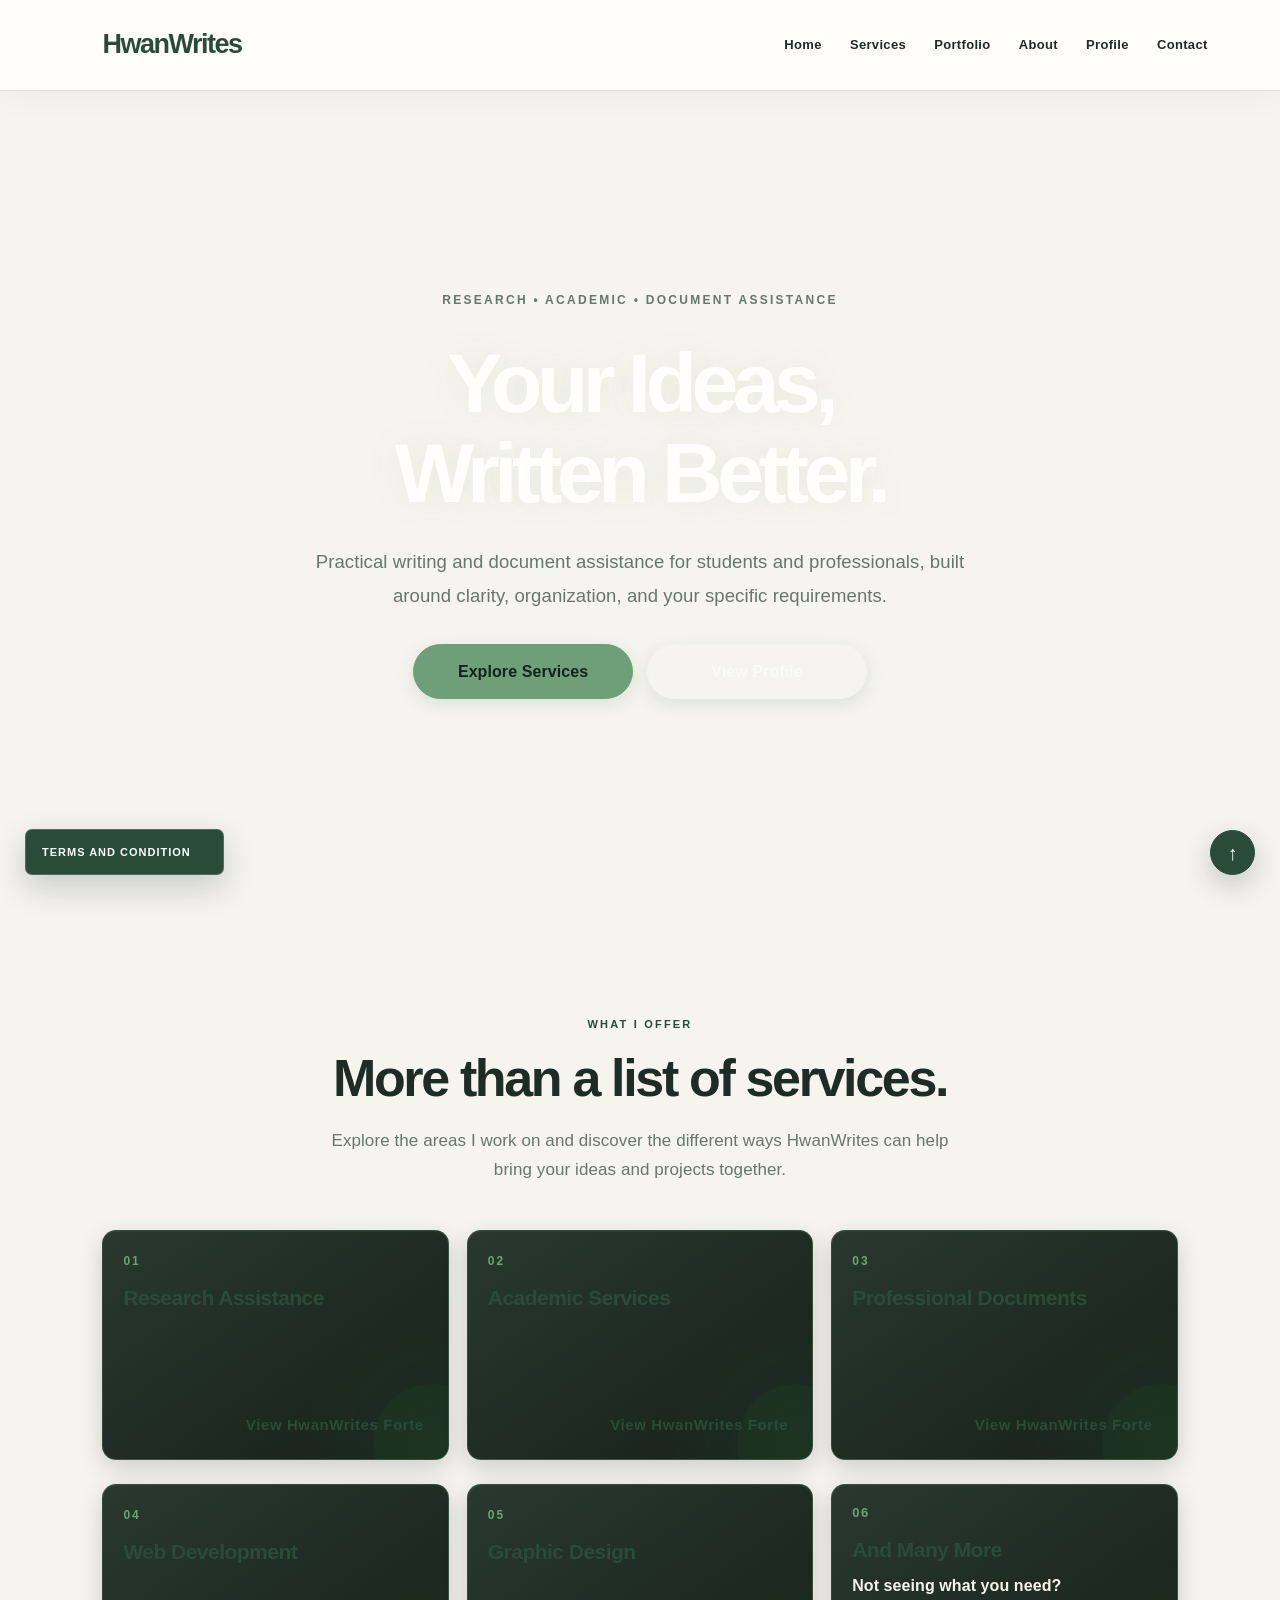
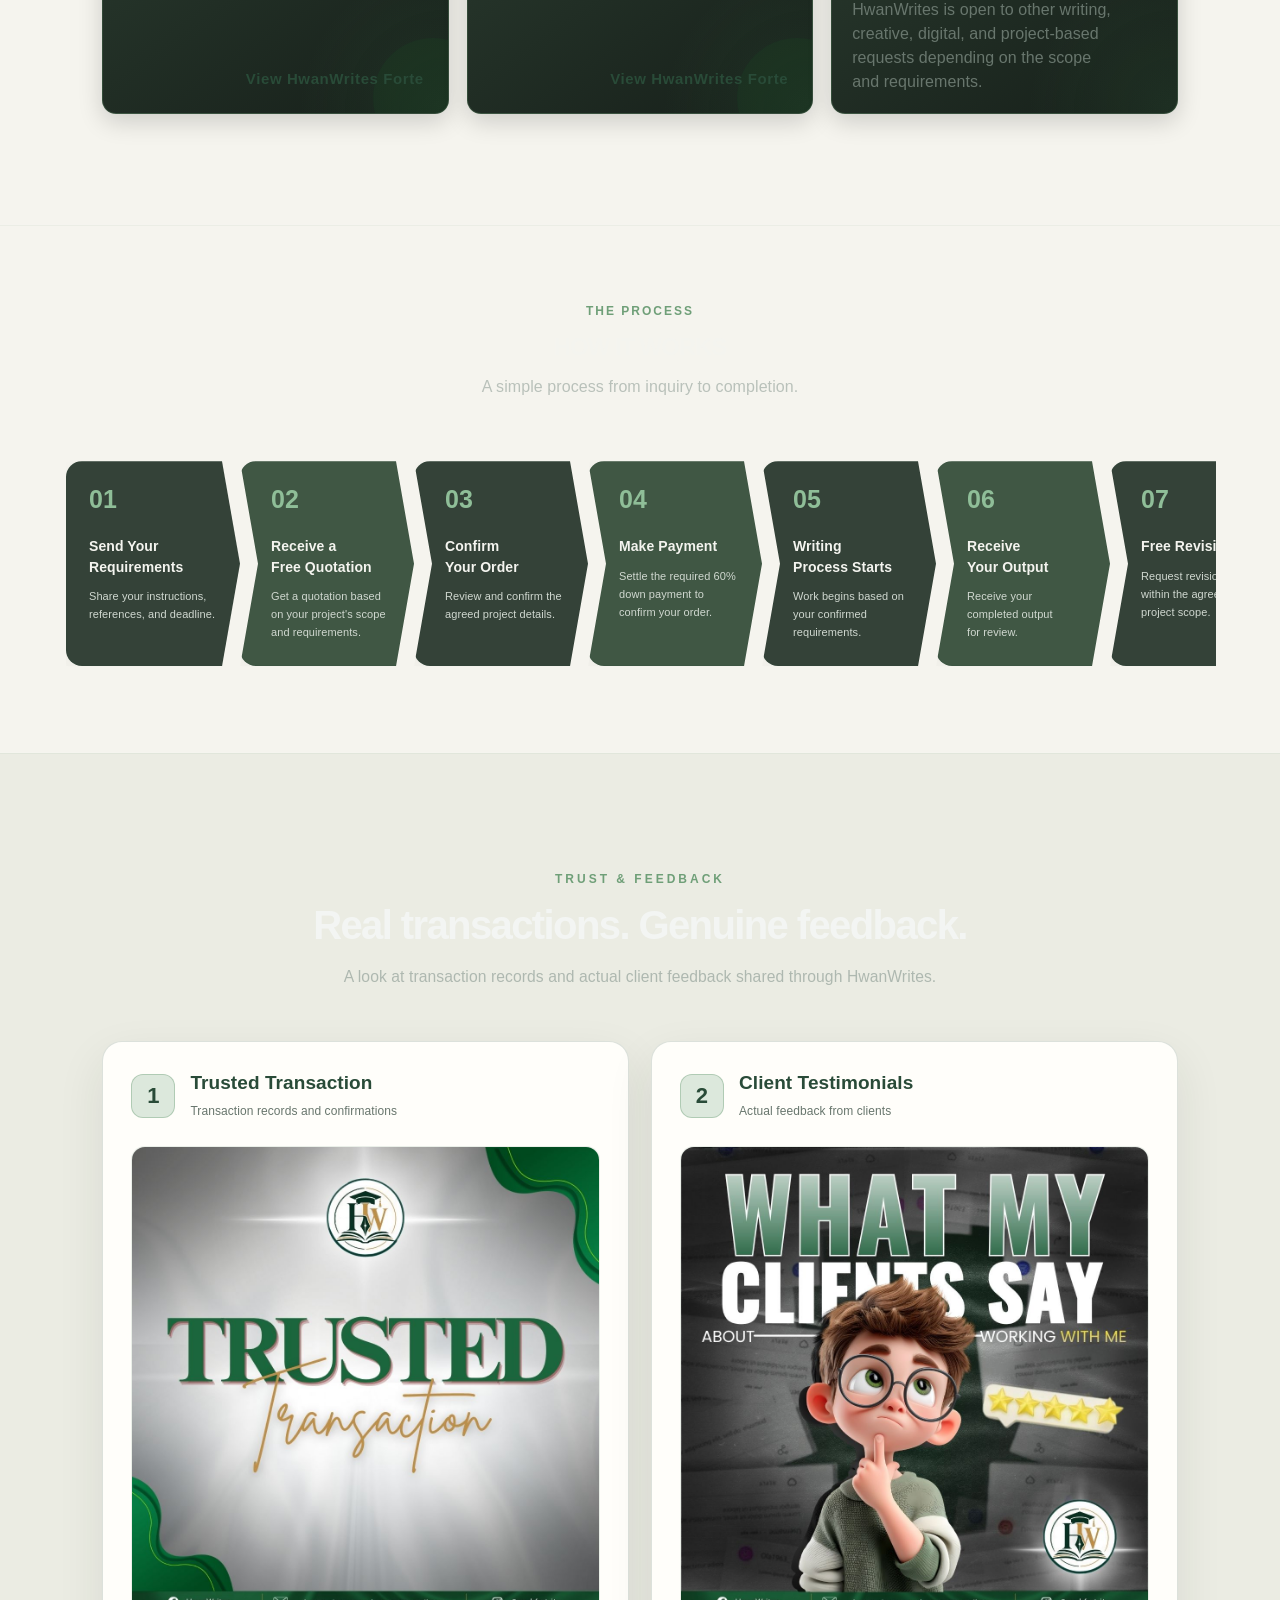
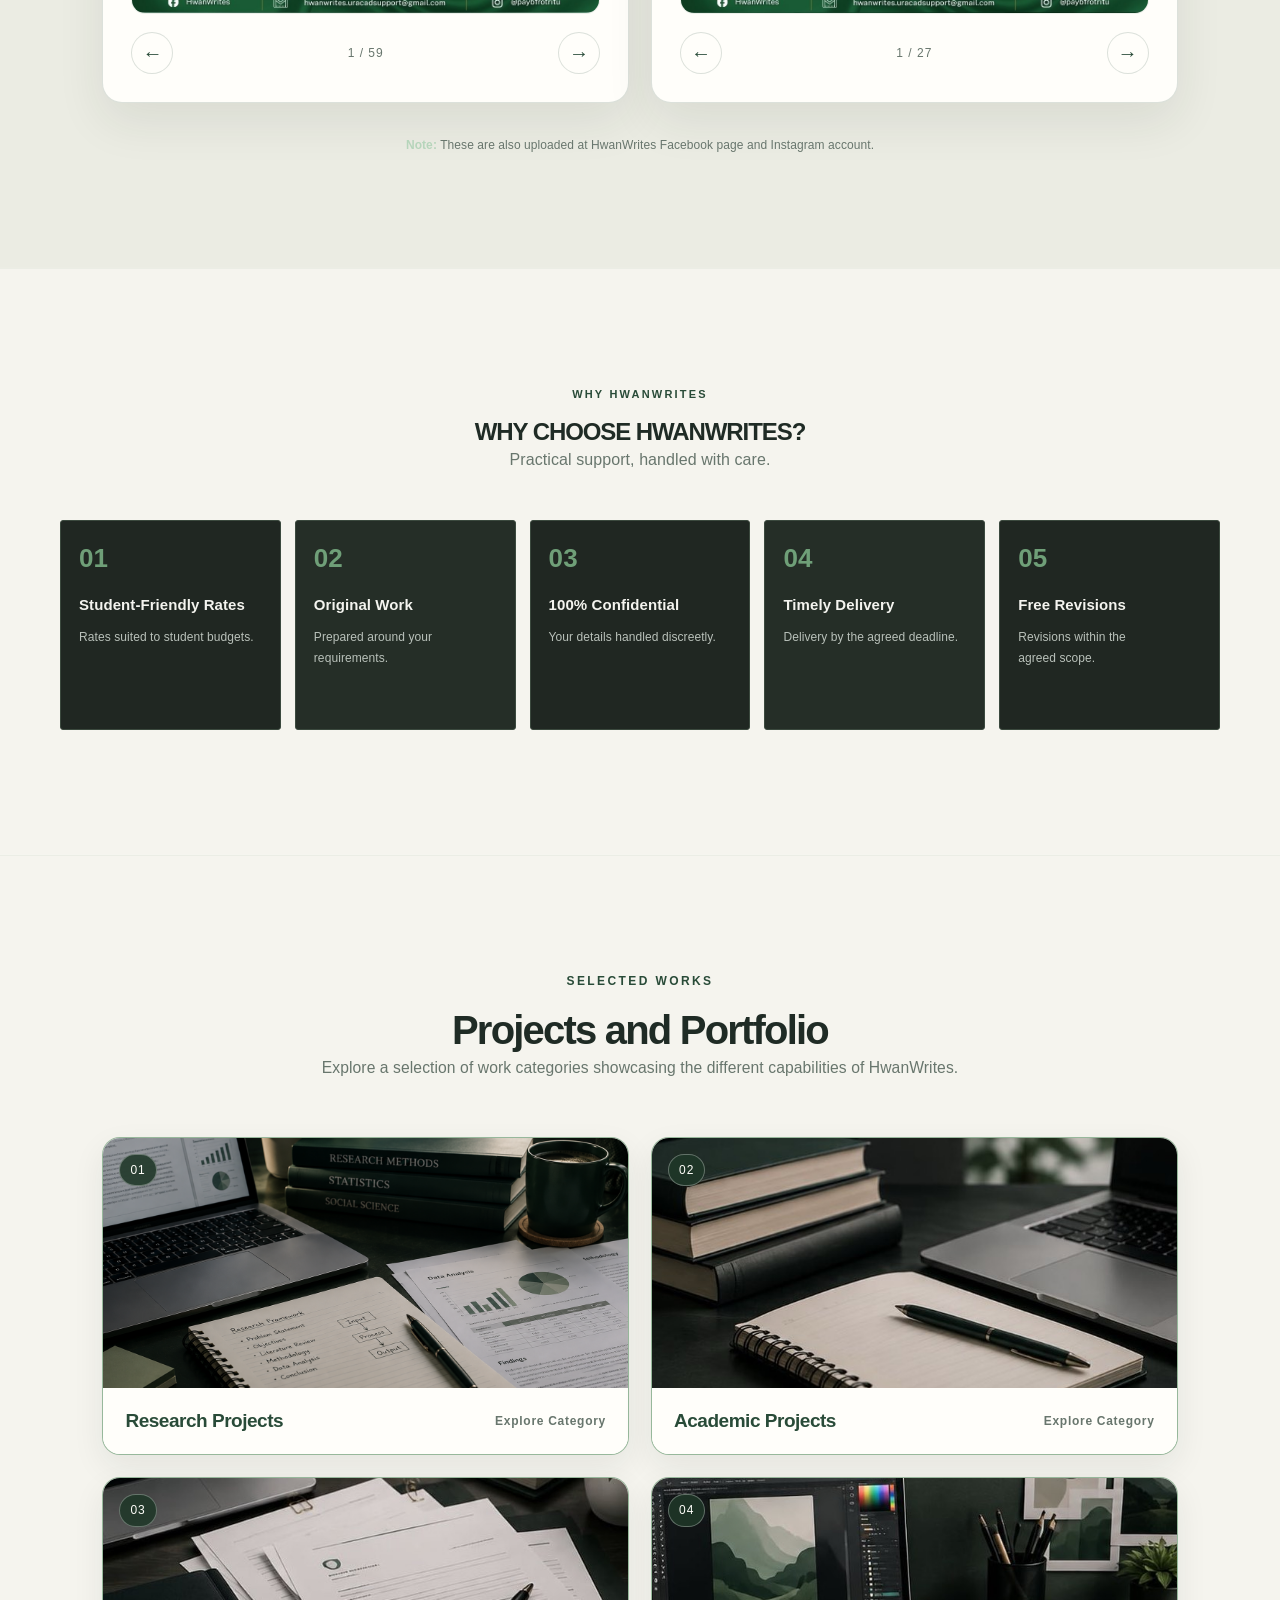
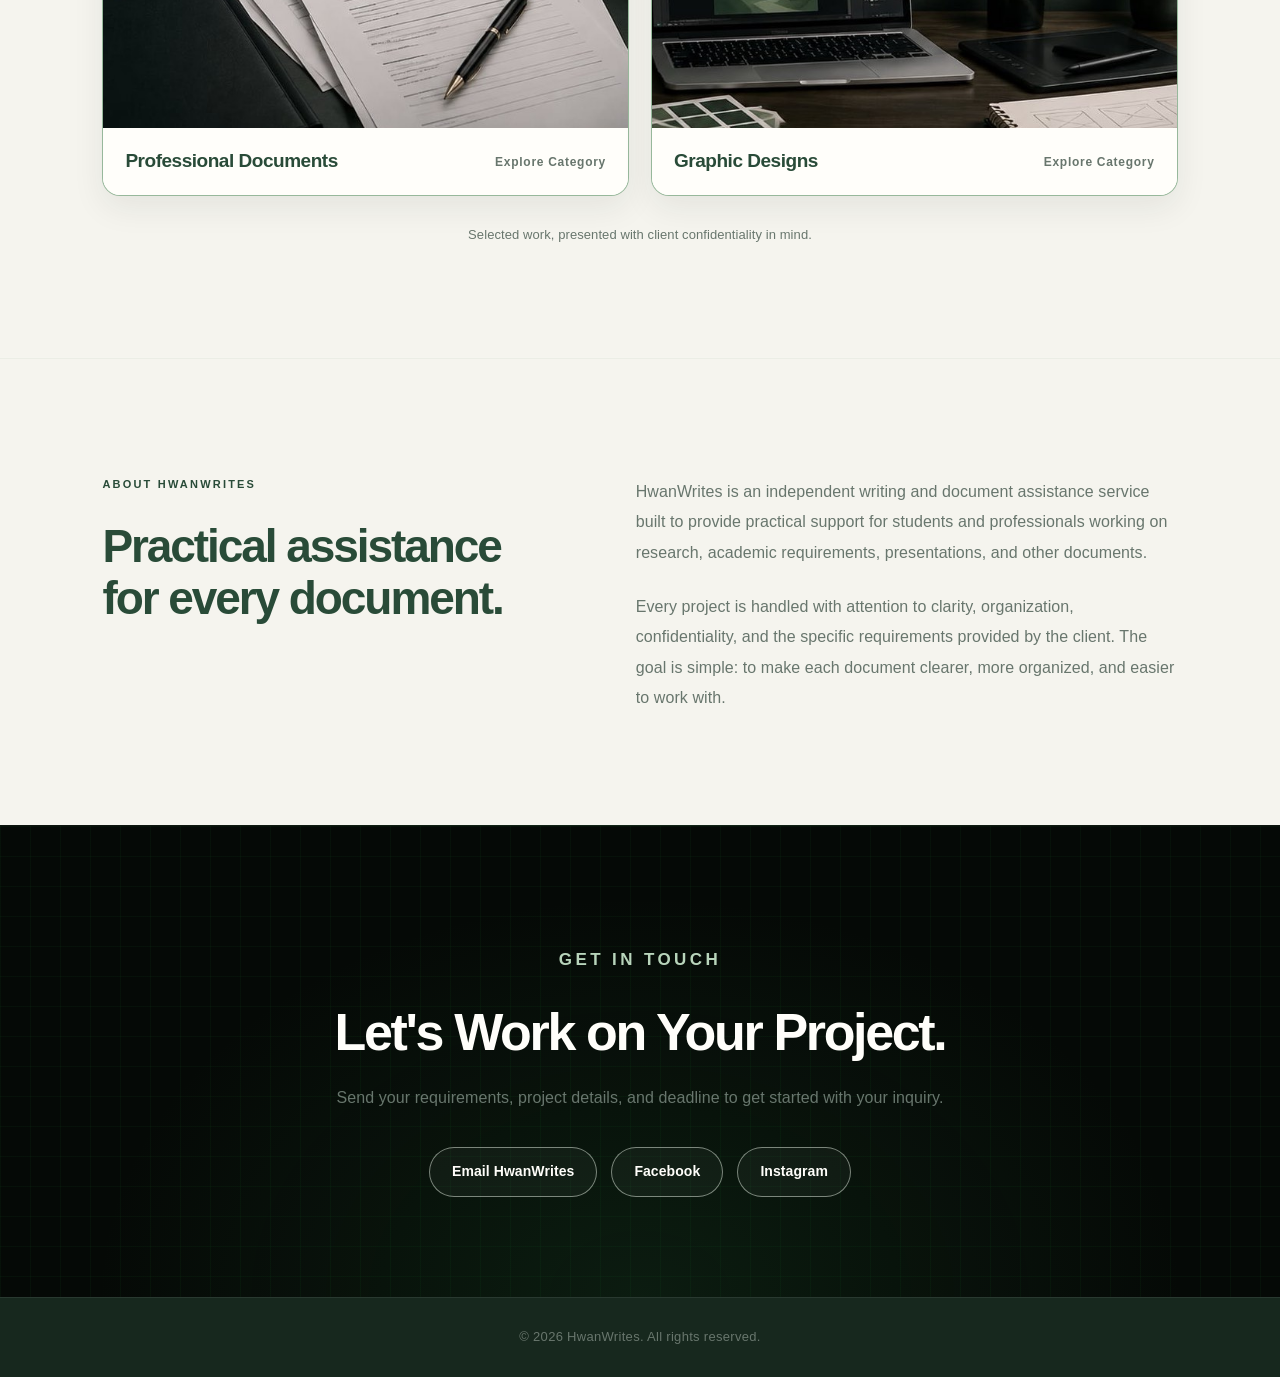
==== commit 36f25c0c: "Redesign HwanWrites website" ====
--- a/index.html
+++ b/index.html
@@ -17,6 +17,7 @@
 
     <link rel="stylesheet" href="style.css">
     <link rel="icon" type="image/png" href="images/favicon.png">
+    <link rel="stylesheet" href="visual-refresh.css">
 </head>
 
 <body>
--- a/visual-refresh.css
+++ b/visual-refresh.css
@@ -0,0 +1,455 @@
+/* ==========================================================
+   HWANWRITES — VISUAL REFRESH
+   Design-only layer. Existing HTML order, content, links,
+   responsive structure and JavaScript interactions are kept.
+   Palette: warm ivory, forest green, sage and deep ink.
+========================================================== */
+
+:root {
+  --hw-ink: #1f2b25;
+  --hw-muted: #68766d;
+  --hw-paper: #f5f4ee;
+  --hw-paper-deep: #ebece3;
+  --hw-white: #fffefa;
+  --hw-forest: #294b38;
+  --hw-forest-deep: #1c3428;
+  --hw-sage: #6f9f78;
+  --hw-sage-light: #dce8dc;
+  --hw-line: rgba(41, 75, 56, .16);
+  --hw-shadow: 0 18px 48px rgba(31, 43, 37, .09);
+  --hw-shadow-hover: 0 24px 58px rgba(31, 43, 37, .15);
+  --hw-radius: 18px;
+  --primary-color: var(--hw-ink);
+  --secondary-color: var(--hw-muted);
+  --white: var(--hw-paper);
+  --light-background: var(--hw-paper-deep);
+  --border-color: var(--hw-line);
+  --accent-color: var(--hw-forest);
+}
+
+html { scroll-behavior: smooth; scroll-padding-top: 92px; }
+body {
+  color: var(--hw-ink);
+  background: var(--hw-paper);
+  font-family: Inter, "Segoe UI", Arial, sans-serif;
+  line-height: 1.7;
+  letter-spacing: .005em;
+  -webkit-font-smoothing: antialiased;
+}
+h1, h2, h3, .logo { font-family: "Aptos Display", "Segoe UI", Arial, sans-serif; }
+p { text-wrap: pretty; }
+a, button { -webkit-tap-highlight-color: transparent; }
+::selection { background: var(--hw-sage-light); color: var(--hw-forest-deep); }
+
+/* Navigation */
+body > header, header {
+  background: rgba(255, 254, 250, .94);
+  border-bottom: 1px solid var(--hw-line);
+  box-shadow: 0 8px 30px rgba(31, 43, 37, .035);
+  backdrop-filter: blur(16px);
+  -webkit-backdrop-filter: blur(16px);
+}
+.logo {
+  color: var(--hw-forest);
+  font-weight: 800;
+  letter-spacing: -.055em;
+  font-size: 27px;
+}
+.nav-links { gap: clamp(16px, 2.2vw, 30px); }
+.nav-links a {
+  color: var(--hw-ink);
+  font-size: 13px;
+  font-weight: 650;
+  letter-spacing: .025em;
+}
+.nav-links a::after { height: 2px; background: var(--hw-sage); bottom: -9px; }
+.nav-links a:hover, .nav-links a:focus-visible { color: var(--hw-forest); }
+.menu-toggle { color: var(--hw-forest); }
+
+/* Hero — preserve centered composition */
+.hero {
+  position: relative;
+  isolation: isolate;
+  overflow: hidden;
+  color: var(--hw-white);
+  background:
+    radial-gradient(ellipse at 16% 18%, rgba(111,159,120,.25), transparent 34%),
+    radial-gradient(ellipse at 88% 84%, rgba(186,207,181,.13), transparent 30%),
+    linear-gradient(135deg, #1b3025 0%, #294b38 56%, #345943 100%);
+}
+.hero::before, .hero::after {
+  content: "";
+  position: absolute;
+  z-index: -1;
+  border: 1px solid rgba(231,241,229,.13);
+  border-radius: 50%;
+  pointer-events: none;
+}
+.hero::before { width: 460px; height: 460px; top: -250px; right: -130px; }
+.hero::after { width: 620px; height: 620px; bottom: -440px; left: -190px; }
+.hero-content { max-width: 920px; }
+.small-heading {
+  color: #c6ddc8;
+  font-size: 12px;
+  font-weight: 750;
+  letter-spacing: .19em;
+}
+.hero-content h1 {
+  color: #fffefa;
+  font-size: clamp(52px, 7.2vw, 84px) !important;
+  letter-spacing: -.065em;
+  font-weight: 780;
+  text-shadow: 0 8px 30px rgba(0,0,0,.13);
+}
+.hero-description {
+  color: rgba(255,254,250,.78);
+  font-size: clamp(16px, 1.45vw, 19px);
+  max-width: 680px;
+}
+.hero-buttons .button, .button {
+  border: 1px solid var(--hw-sage);
+  border-radius: 999px;
+  background: var(--hw-sage);
+  color: #13251a;
+  font-weight: 750;
+  text-decoration: none;
+  box-shadow: 0 10px 26px rgba(0,0,0,.13);
+  transition: transform .25s ease, box-shadow .25s ease, background .25s ease;
+}
+.hero-buttons .button:hover, .button:hover {
+  transform: translateY(-3px);
+  background: #8db695;
+  box-shadow: 0 16px 32px rgba(0,0,0,.18);
+}
+.hero-buttons .button-secondary {
+  color: #f8fbf6;
+  background: transparent;
+  border-color: rgba(235,245,234,.45);
+  box-shadow: none;
+}
+.hero-buttons .button-secondary:hover { background: rgba(255,255,255,.1); color: white; }
+
+/* Shared section headings */
+.section-heading { max-width: 760px; }
+.section-label {
+  color: var(--hw-forest);
+  font-size: 11px;
+  font-weight: 800;
+  letter-spacing: .2em;
+  text-transform: uppercase;
+}
+.section-heading h2, .about-heading h2, .contact h2 {
+  color: var(--hw-ink);
+  font-weight: 760;
+  letter-spacing: -.045em;
+  line-height: 1.12;
+}
+.section-heading > p:last-child {
+  color: var(--hw-muted);
+  font-size: 16px;
+  line-height: 1.85;
+}
+.services, .trust-section, .profile-certificates, .profile-journey {
+  background: var(--hw-paper-deep);
+}
+.how-it-works, .why-hwanwrites, .portfolio, .about, .profile-story, .profile-tools, .profile-gallery {
+  background: var(--hw-paper);
+}
+
+/* Services */
+.services { text-align: center; }
+.service-container { gap: 18px; align-items: stretch; }
+.service-card {
+  position: relative;
+  overflow: hidden;
+  border: 1px solid var(--hw-line);
+  border-radius: var(--hw-radius);
+  background: var(--hw-white);
+  padding: 36px 30px;
+  box-shadow: 0 8px 26px rgba(31,43,37,.045);
+  transition: transform .28s ease, box-shadow .28s ease, border-color .28s ease;
+}
+.service-card::before {
+  content: "";
+  position: absolute;
+  inset: 0 0 auto;
+  height: 4px;
+  background: linear-gradient(90deg, var(--hw-forest), var(--hw-sage), #c4d8bf);
+}
+.service-card h3 { color: var(--hw-forest); font-size: 21px; letter-spacing: -.025em; }
+.service-card p, .service-card li { color: var(--hw-muted); }
+.service-number { color: var(--hw-sage); font-weight: 800; letter-spacing: .12em; }
+.service-card-prompt { color: var(--hw-forest) !important; font-weight: 750; }
+.service-forte-list li::marker { color: var(--hw-sage); }
+.service-card:hover {
+  transform: translateY(-6px);
+  border-color: rgba(111,159,120,.55);
+  box-shadow: var(--hw-shadow-hover);
+}
+
+/* Service details modal */
+.service-details { background: rgba(18,31,23,.72); backdrop-filter: blur(8px); }
+.service-details-content {
+  background: var(--hw-white);
+  color: var(--hw-ink);
+  border: 1px solid var(--hw-line);
+  border-radius: 22px;
+  box-shadow: 0 28px 90px rgba(0,0,0,.25);
+}
+.service-details-number { color: var(--hw-sage); }
+.service-details-content h3 { color: var(--hw-forest); }
+.service-forte-item {
+  border: 1px solid var(--hw-line);
+  border-radius: 10px;
+  background: #f8faf6;
+  color: var(--hw-ink);
+}
+
+/* Process */
+.process-container { gap: 16px; }
+.process-card {
+  background: var(--hw-white);
+  border: 1px solid var(--hw-line);
+  border-radius: 16px;
+  box-shadow: 0 8px 24px rgba(31,43,37,.045);
+  transition: transform .25s ease, box-shadow .25s ease;
+}
+.process-card:hover { transform: translateY(-5px); box-shadow: var(--hw-shadow); }
+.process-number { color: var(--hw-sage); font-weight: 850; }
+.process-card h3 { color: var(--hw-forest); }
+.process-card p { color: var(--hw-muted); }
+
+/* Trust gallery */
+.trust-section-heading { text-align: center; }
+.trust-section-heading h2 { color: var(--hw-ink); letter-spacing: -.04em; }
+.trust-section-heading > p:last-child, .trust-section-note { color: var(--hw-muted); }
+.trust-gallery-container { gap: 22px; }
+.trust-gallery-card {
+  background: var(--hw-white);
+  border: 1px solid var(--hw-line);
+  border-radius: 20px;
+  padding: clamp(18px, 2.5vw, 28px);
+  box-shadow: var(--hw-shadow);
+}
+.trust-card-icon {
+  background: var(--hw-sage-light);
+  color: var(--hw-forest);
+  border-radius: 12px;
+  font-weight: 800;
+}
+.trust-card-heading h3 { color: var(--hw-forest); }
+.trust-card-heading p { color: var(--hw-muted); }
+.trust-image-frame { background: #e9eee7; border-radius: 14px; overflow: hidden; }
+.trust-arrow {
+  border: 1px solid var(--hw-line);
+  background: var(--hw-white);
+  color: var(--hw-forest);
+  border-radius: 50%;
+  transition: .2s ease;
+}
+.trust-arrow:hover { background: var(--hw-forest); color: white; }
+.trust-counter { color: var(--hw-muted); font-variant-numeric: tabular-nums; }
+
+/* Why choose */
+.feature-container { gap: 16px; }
+.feature-card {
+  border: 1px solid var(--hw-line);
+  border-radius: 16px;
+  background: var(--hw-white);
+  box-shadow: 0 8px 24px rgba(31,43,37,.04);
+  transition: transform .25s ease, box-shadow .25s ease, border-color .25s ease;
+}
+.feature-card:hover { transform: translateY(-5px); border-color: rgba(111,159,120,.6); box-shadow: var(--hw-shadow); }
+.feature-card > span { color: var(--hw-sage); font-weight: 850; }
+.feature-card h3 { color: var(--hw-forest); }
+.feature-card p { color: var(--hw-muted); }
+
+/* Project showcase — retain image dimensions and green accents */
+.project-category-grid { gap: 22px; }
+.project-category-card {
+  display: block;
+  overflow: hidden;
+  border: 1px solid rgba(111,159,120,.72);
+  border-radius: 18px;
+  background: var(--hw-white) !important;
+  color: var(--hw-ink);
+  box-shadow: 0 12px 32px rgba(31,43,37,.075);
+  text-decoration: none;
+  transition: transform .28s ease, box-shadow .28s ease, border-color .28s ease;
+}
+.project-category-card:hover {
+  transform: translateY(-7px);
+  border-color: var(--hw-forest);
+  box-shadow: var(--hw-shadow-hover);
+}
+.project-category-image { background: #e8eee7; }
+.project-category-image img { display: block; transition: transform .55s cubic-bezier(.2,.7,.2,1); }
+.project-category-card:hover .project-category-image img { transform: scale(1.045); }
+.project-category-number {
+  background: rgba(31,55,40,.88);
+  color: #fffefa;
+  border: 1px solid rgba(255,255,255,.3);
+  border-radius: 999px;
+  backdrop-filter: blur(8px);
+}
+.project-category-info {
+  background: var(--hw-white) !important;
+  color: var(--hw-ink) !important;
+  padding: 20px 22px;
+}
+.project-category-info h3 { color: var(--hw-forest) !important; font-size: 19px; letter-spacing: -.025em; }
+.project-category-info span { color: var(--hw-muted) !important; font-size: 12px; font-weight: 750; letter-spacing: .06em; }
+.project-showcase-footer { color: var(--hw-muted); }
+
+/* About */
+.about-content { align-items: flex-start; }
+.about-heading h2 { color: var(--hw-forest); }
+.about-text p { color: var(--hw-muted); }
+
+/* Contact */
+.contact {
+  color: #f7f8f2;
+  background:
+    radial-gradient(ellipse at 90% 10%, rgba(111,159,120,.2), transparent 32%),
+    linear-gradient(135deg, #1c3428, #294b38);
+}
+.contact .section-label { color: #b8d4bb; }
+.contact h2 { color: #fffefa; }
+.contact p { color: rgba(255,254,250,.76); }
+.contact-links a {
+  border: 1px solid rgba(239,248,237,.48);
+  border-radius: 999px;
+  background: rgba(255,255,255,.04);
+  color: #fffefa;
+  font-weight: 700;
+  transition: transform .2s ease, background .2s ease, border-color .2s ease;
+}
+.contact-links a:hover { transform: translateY(-3px); background: #dce8dc; color: var(--hw-forest-deep); border-color: #dce8dc; }
+
+/* Floating controls and terms */
+.back-to-top {
+  background: var(--hw-forest);
+  color: #fffefa;
+  box-shadow: 0 10px 28px rgba(31,43,37,.22);
+}
+.back-to-top:hover { background: var(--hw-sage); color: var(--hw-forest-deep); }
+.terms-toggle {
+  background: var(--hw-forest);
+  color: #fffefa;
+  border: 1px solid rgba(255,255,255,.18);
+  box-shadow: 0 12px 32px rgba(31,43,37,.2);
+}
+.terms-panel {
+  background: var(--hw-white);
+  color: var(--hw-ink);
+  border: 1px solid var(--hw-line);
+  border-radius: 18px;
+  box-shadow: 0 24px 70px rgba(0,0,0,.2);
+}
+.terms-panel h2, .terms-item h3 { color: var(--hw-forest); }
+.terms-content p { color: var(--hw-muted); }
+.terms-item { border-bottom-color: var(--hw-line); }
+footer {
+  background: #17281e;
+  color: rgba(255,254,250,.72);
+  border-top: 1px solid rgba(255,255,255,.08);
+}
+
+/* Profile page */
+.profile-page { background: var(--hw-paper); color: var(--hw-ink); }
+.profile-hero, .profile-story, .profile-tools, .profile-gallery { background: var(--hw-paper); }
+.profile-journey, .profile-certificates, .profile-milestones { background: var(--hw-paper-deep); }
+.profile-intro h1, .profile-story-heading h2, .profile-journey h2,
+.profile-tools h2, .profile-certificates h2, .profile-gallery h2,
+.profile-milestones h2 { color: var(--hw-forest); letter-spacing: -.045em; }
+.profile-intro h2, .profile-intro p:not(.section-label),
+.timeline-content p, .profile-story-text p, .tools-group p,
+.certificate-card p { color: var(--hw-muted); }
+.profile-hero .profile-photo {
+  border: 1px solid rgba(111,159,120,.75);
+  border-radius: 22px;
+  box-shadow: 0 22px 55px rgba(31,43,37,.14);
+}
+.timeline-item { border-color: var(--hw-line); }
+.timeline-item:first-child { border-color: var(--hw-line); }
+.timeline-year { color: var(--hw-forest); font-weight: 800; }
+.tools-group, .certificate-card, .milestone-card {
+  background: var(--hw-white);
+  border: 1px solid var(--hw-line);
+  border-radius: 16px;
+  box-shadow: 0 8px 24px rgba(31,43,37,.045);
+}
+.certificate-placeholder { background: var(--hw-paper-deep); color: var(--hw-muted); border-radius: 10px; }
+.profile-gallery-card { border-radius: 14px; box-shadow: 0 12px 30px rgba(31,43,37,.1); }
+.flip-card-back { background: var(--hw-forest) !important; color: #fffefa !important; }
+.flip-card-back p, .flip-card-back h3 { color: #fffefa !important; }
+.profile-contact {
+  background: linear-gradient(135deg, #1c3428, #294b38);
+  color: #fffefa;
+}
+.profile-contact h2 { color: #fffefa; }
+.profile-contact p { color: rgba(255,254,250,.76); }
+
+/* Portfolio detail page */
+.portfolio-page {
+  color: var(--hw-ink) !important;
+  background:
+    radial-gradient(ellipse at 90% 0%, rgba(111,159,120,.13), transparent 35%),
+    var(--hw-paper) !important;
+}
+.portfolio-back { color: var(--hw-forest) !important; font-weight: 700; }
+.portfolio-back:hover { color: var(--hw-sage) !important; }
+.portfolio-heading h1 { color: var(--hw-forest) !important; letter-spacing: -.05em; font-weight: 780; }
+.portfolio-heading p:last-child { color: var(--hw-muted) !important; }
+.portfolio-page .portfolio-heading::after {
+  background: linear-gradient(90deg, transparent, var(--hw-line), transparent) !important;
+}
+.portfolio-item {
+  background: var(--hw-white) !important;
+  border: 1px solid var(--hw-line) !important;
+  border-radius: 16px !important;
+  overflow: hidden;
+  box-shadow: 0 10px 30px rgba(31,43,37,.07) !important;
+  transition: transform .25s ease, box-shadow .25s ease !important;
+}
+.portfolio-item:hover { transform: translateY(-5px) !important; box-shadow: var(--hw-shadow-hover) !important; }
+.portfolio-item-info { background: var(--hw-white) !important; color: var(--hw-ink) !important; }
+.portfolio-item-info h2 { color: var(--hw-forest) !important; }
+.portfolio-item-info p, .portfolio-note { color: var(--hw-muted) !important; }
+.lightbox { background: rgba(15,25,19,.94) !important; backdrop-filter: blur(10px); }
+.lightbox-close { background: var(--hw-forest) !important; border: 1px solid var(--hw-sage) !important; border-radius: 50%; }
+
+/* Focus states and motion preferences */
+a:focus-visible, button:focus-visible, [tabindex]:focus-visible {
+  outline: 3px solid rgba(111,159,120,.72);
+  outline-offset: 4px;
+}
+@media (hover: hover) and (pointer: fine) {
+  .certificate-card, .tools-group, .milestone-card {
+    transition: transform .25s ease, box-shadow .25s ease, border-color .25s ease;
+  }
+  .certificate-card:hover, .tools-group:hover, .milestone-card:hover {
+    transform: translateY(-4px);
+    border-color: rgba(111,159,120,.55);
+    box-shadow: var(--hw-shadow);
+  }
+}
+@media (max-width: 768px) {
+  .nav-links.active {
+    background: var(--hw-white) !important;
+    border: 1px solid var(--hw-line);
+    border-radius: 14px;
+    box-shadow: var(--hw-shadow);
+  }
+  .nav-links.active a { color: var(--hw-ink); }
+  .section-heading h2, .services h2, .contact h2 { letter-spacing: -.04em; }
+  .project-category-grid { gap: 16px; }
+}
+@media (prefers-reduced-motion: reduce) {
+  *, *::before, *::after {
+    scroll-behavior: auto !important;
+    animation-duration: .01ms !important;
+    animation-iteration-count: 1 !important;
+    transition-duration: .01ms !important;
+  }
+}
